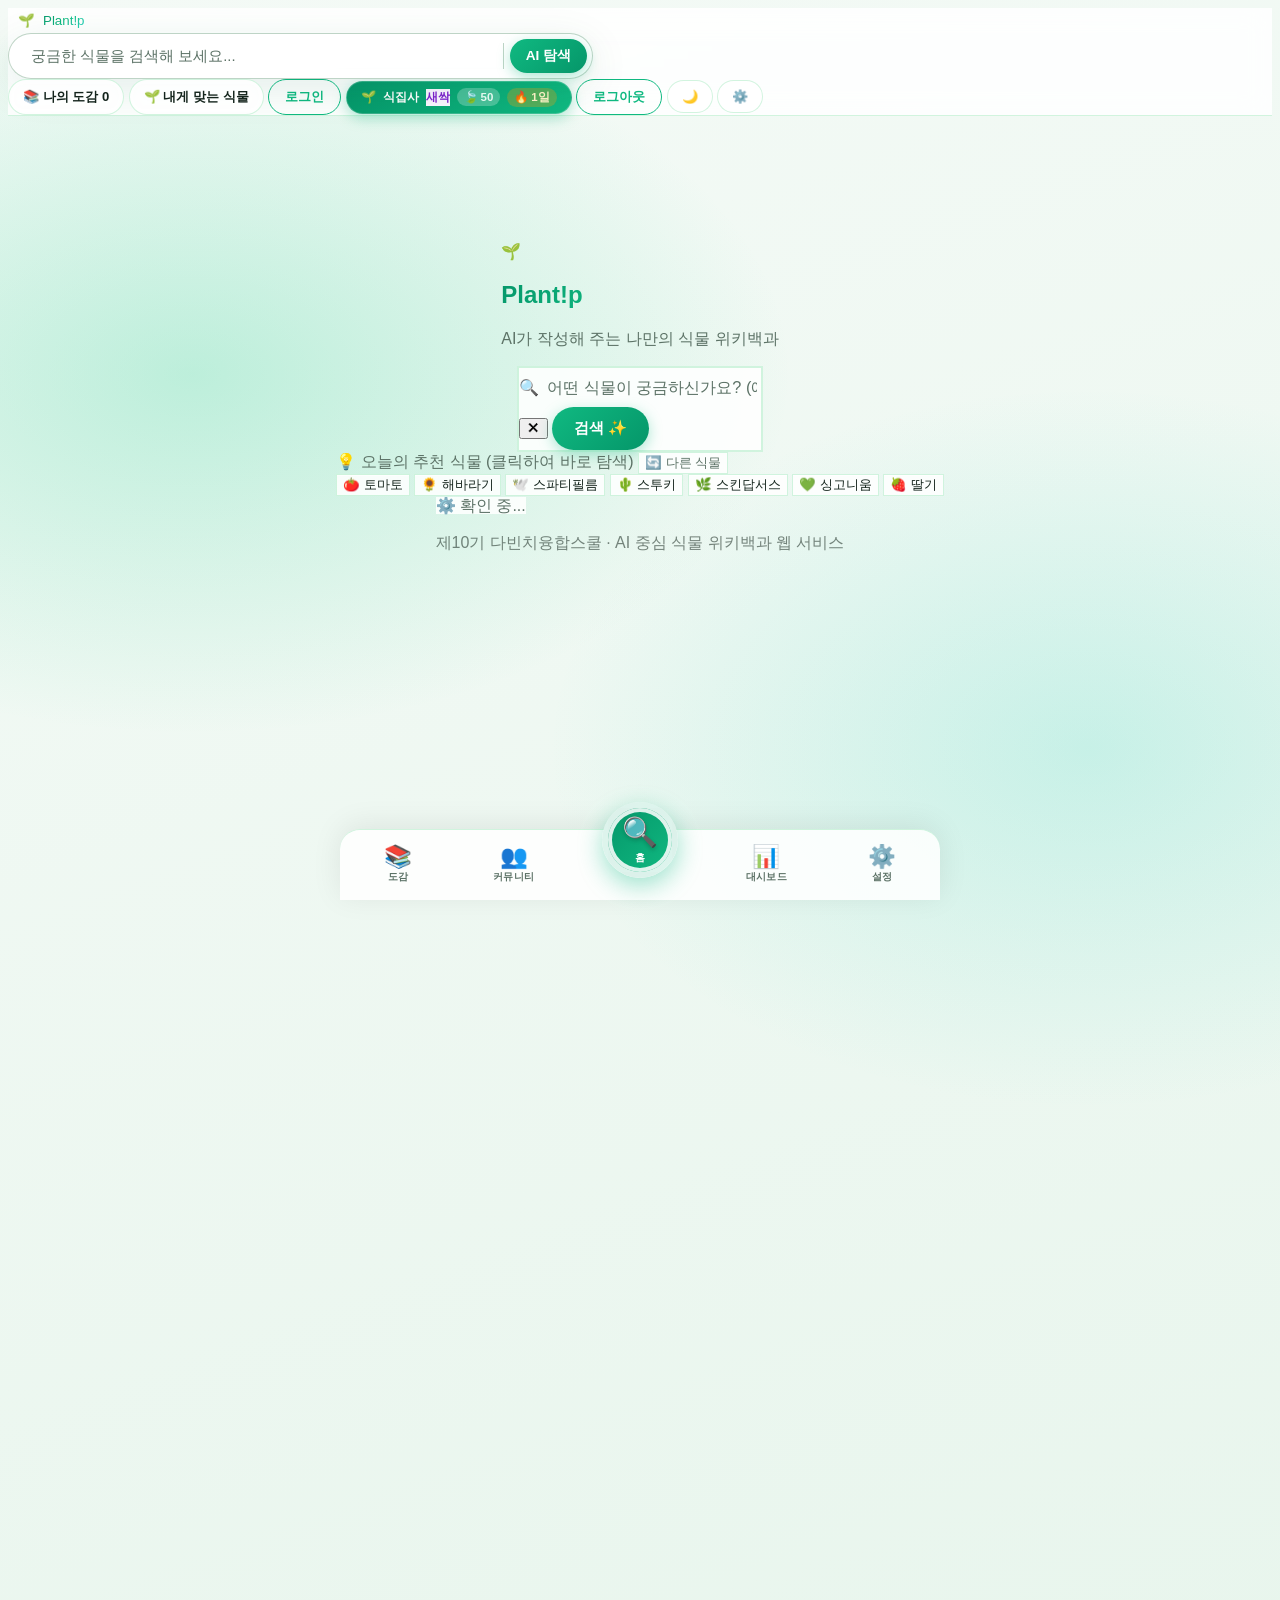
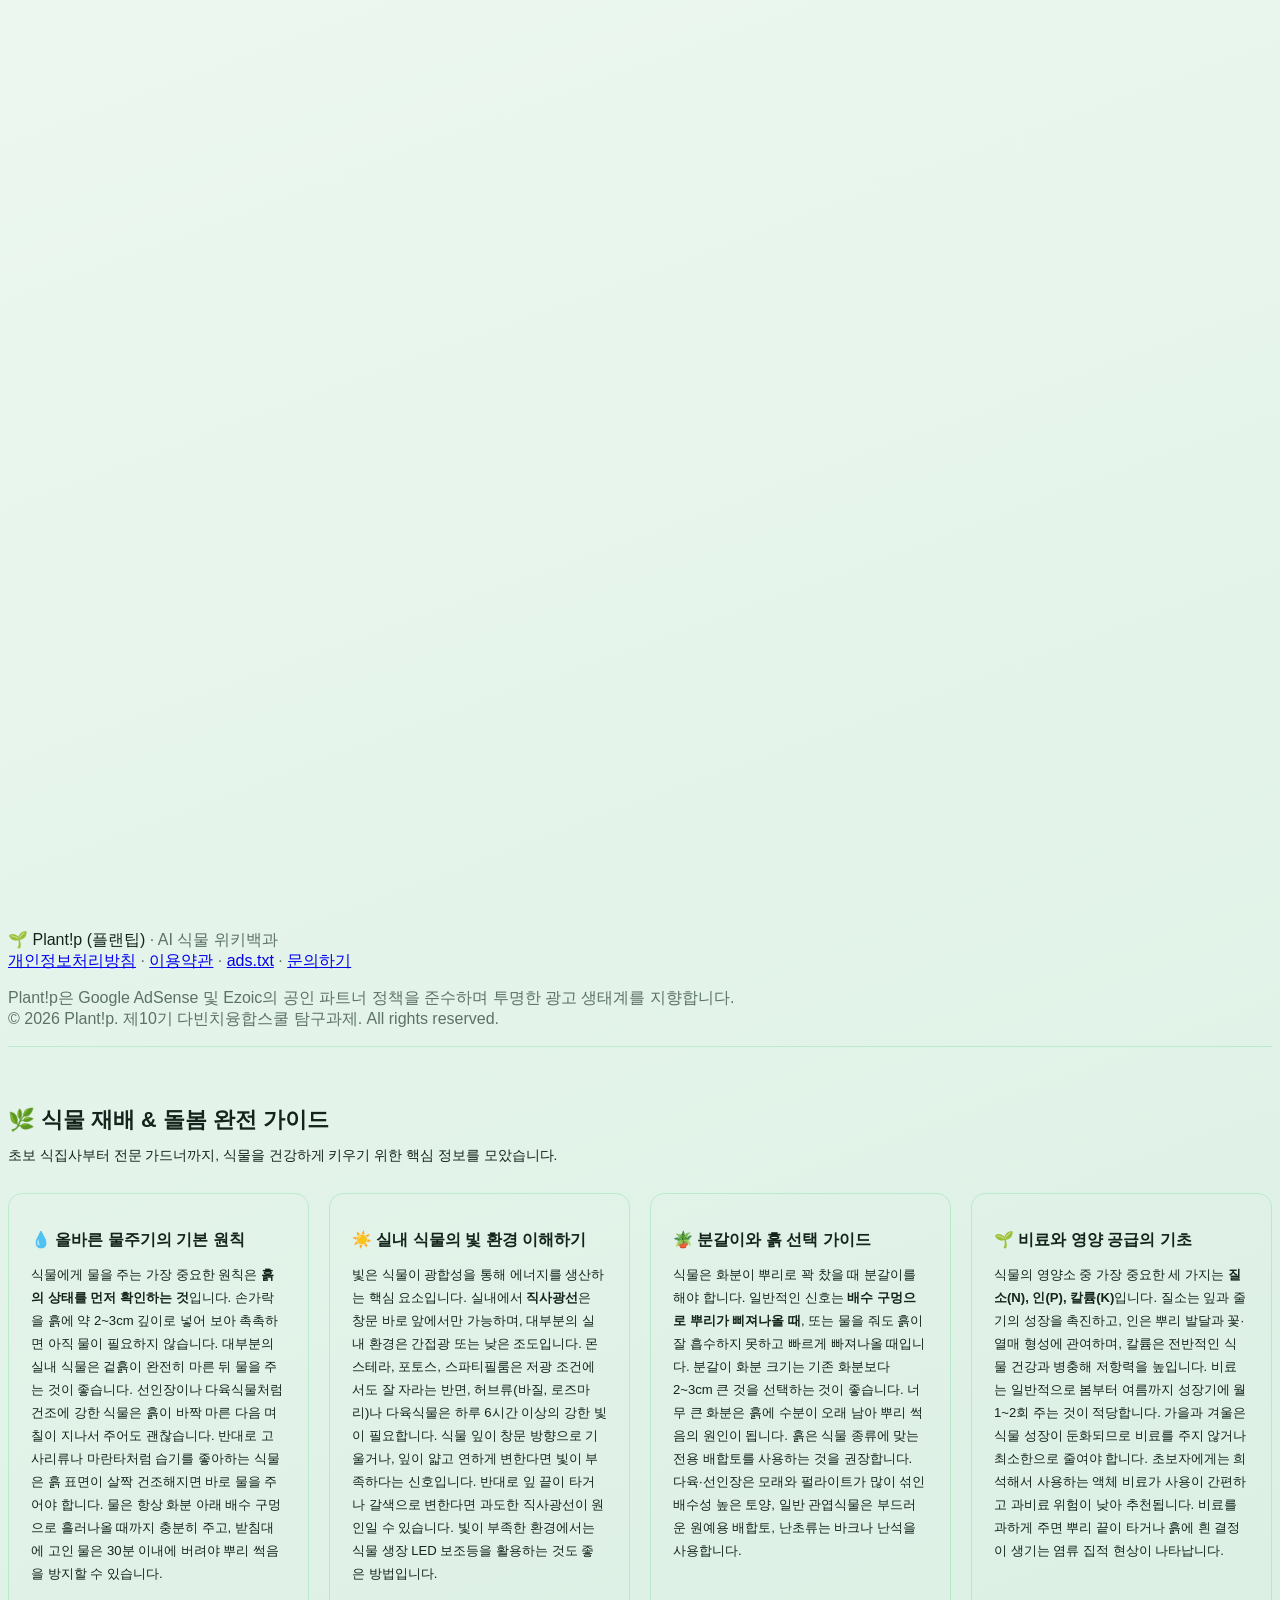
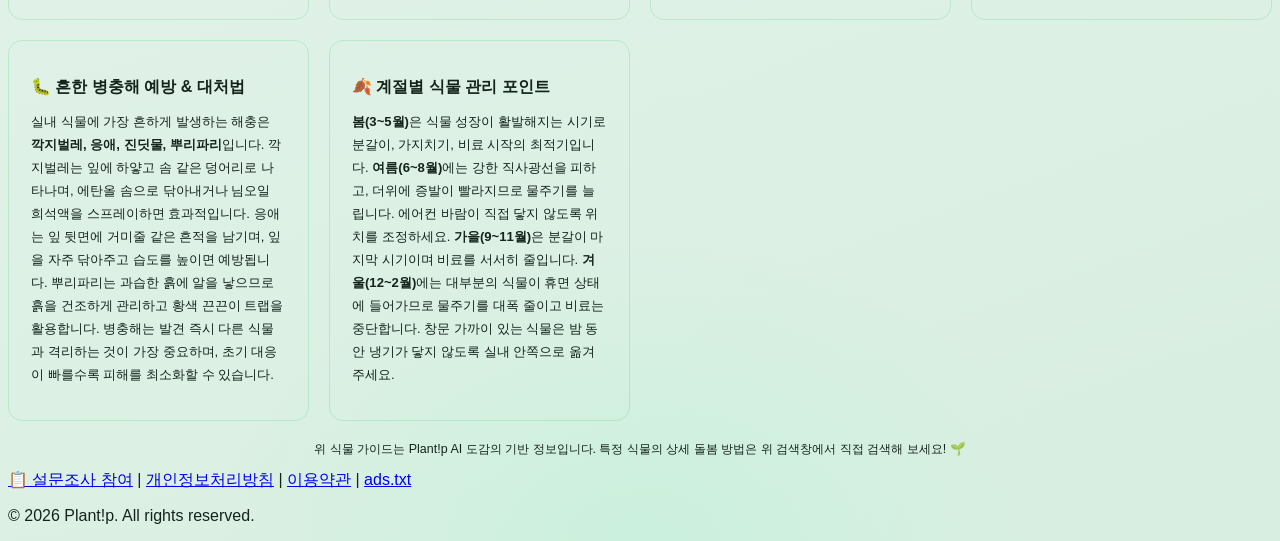
==== templates/index.html @ 17c723c6 "feat: add Google AdSense code and static plant guide for AdSense review" ====
<!DOCTYPE html>
<html lang="ko" data-theme="light">
<head>
    <meta charset="UTF-8">
    <meta name="viewport" content="width=device-width, initial-scale=1.0, viewport-fit=cover">
    <title>Plant!p — AI 식물 위키백과</title>
    <!-- SEO Meta Tags -->
    <meta name="google-site-verification" content="dze28Gy_nSIgepz5mHr7i0DSwBM9s8soOoXxAgzrpfc" />
    <meta name="description" content="AI가 알려주는 나만의 맞춤형 식물 도감 Plant!p. 키우기 쉬운 식물부터 희귀 식물까지 모든 정보를 검색해 보세요.">
    <meta name="keywords" content="식물, 반려식물, 식물도감, 화초, 홈가드닝, 다육이, 관엽식물, 플랜테리어, 식집사">
    <meta property="og:title" content="Plant!p — AI 식물 위키백과">
    <meta property="og:description" content="AI가 알려주는 나만의 맞춤형 식물 도감 Plant!p.">
    <meta property="og:type" content="website">
    <!-- PWA: Web App Manifest & Meta -->
    <link rel="manifest" href="/static/manifest.json">
    <meta name="theme-color" content="#065f46">
    <meta name="mobile-web-app-capable" content="yes">
    <meta name="apple-mobile-web-app-capable" content="yes">
    <meta name="apple-mobile-web-app-status-bar-style" content="black-translucent">
    <meta name="apple-mobile-web-app-title" content="Plant!p">
    <link rel="apple-touch-icon" href="/static/icons/icon-192.png">
    <link rel="icon" type="image/png" sizes="192x192" href="/static/icons/icon-192.png">
    <!-- Tailwind CSS CDN -->
    <script src="https://cdn.tailwindcss.com"></script>
    <script>
        tailwind.config = {
            theme: {
                extend: {
                    colors: {
                        brand: {
                            50: '#f0fdf4', 100: '#dcfce7', 200: '#bbf7d0',
                            500: '#22c55e', 600: '#16a34a', 700: '#15803d', 800: '#166534',
                        }
                    },
                    fontFamily: {
                        sans: ['Pretendard', 'GmarketSansMedium', 'Noto Sans KR', 'sans-serif']
                    }
                }
            }
        }
    </script>
    <script>
        // 테마 초기화 (FOUC 방지) — 저장된 테마 또는 라이트 기본
        (function () {
            var t = 'light';
            try { t = localStorage.getItem('pwiki-theme') || 'light'; } catch (e) {}
            document.documentElement.dataset.theme = t;
        })();
    </script>
    <link rel="stylesheet" href="/static/css/style.css?v=20261018_admin_v8">
    <!-- Google AdSense -->
    <script async src="https://pagead2.googlesyndication.com/pagead/js/adsbygoogle.js?client=ca-pub-6397256076354560"
         crossorigin="anonymous"></script>
</head>
<body>

    <!-- ===================== 탑바 (항상 고정 표시) ===================== -->
    <header id="topbar">
        <div class="flex flex-wrap items-center justify-between gap-3 px-4 md:px-8 py-3"
             style="background: var(--card-bg); border-bottom: 1px solid var(--card-border); backdrop-filter: blur(14px);">
            
            <!-- 로고 및 홈 버튼 -->
            <button id="home-logo-btn" onclick="returnHome()" title="홈으로 돌아가기" aria-label="홈으로" class="flex items-center gap-2">
                <span class="text-2xl brand-icon shrink-0" style="animation-duration: 3s">🌱</span>
                <span class="text-xl font-extrabold tracking-tight shrink-0 hidden sm:inline"
                      style="background: linear-gradient(135deg, #059669, #10b981 50%, #2dd4bf); -webkit-background-clip: text; background-clip: text; color: transparent;">Plant!p</span>
            </button>
            
            <!-- 중앙 검색창 -->
            <form id="topbar-form" class="search-shell flex-1 max-w-xl mx-auto" onsubmit="handleSearch(event)" aria-label="식물 AI 검색">
                <input type="text" id="topbar-input" class="search-input w-full" placeholder="궁금한 식물을 검색해 보세요..."
                       autocomplete="off" aria-label="식물 이름 검색">
                <span class="shell-divider"></span>
                <button type="submit" class="submit-btn shrink-0" aria-label="AI 탐색 시작">AI 탐색</button>
            </form>
            
            <!-- 우상단 글로벌 액션 -->
            <div class="flex items-center gap-1 sm:gap-2">
                <button id="history-open-btn" class="global-btn hidden sm:block" onclick="openHistoryModal()" title="나의 식물 도감">
                    📚 나의 도감 <span id="history-count-dot" class="ml-0.5 text-[10px] bg-emerald-500 text-white px-1.5 py-0.5 rounded-full hidden">0</span>
                </button>
                <button id="quiz-open-btn" class="global-btn hidden md:block" onclick="openQuizModal()" title="나에게 맞는 식물 찾기 (3초 퀴즈)" aria-label="식물 MBTI 퀴즈 열기">
                    🌱 내게 맞는 식물
                </button>
                <button id="login-btn" class="btn-outline text-xs sm:text-sm" onclick="openAuth()" title="로그인 (수퍼베이스 클라우드)" aria-label="로그인">로그인</button>
                <div id="auth-user-chip" class="auth-user-chip hidden" onclick="openProfileModal()" title="나의 프로필 & 연속학습 (클릭하여 열기)" aria-label="나의 프로필 및 연속학습">
                    <span id="auth-user-avatar">🌱</span>
                    <span id="auth-user-name" class="hidden sm:inline">식집사</span>
                    <span id="auth-user-title" class="px-2 py-0.5 rounded-full text-[10px] font-bold hidden sm:inline-flex" style="background: var(--tile-purple-bg); color: var(--tile-purple-tx);">새싹</span>
                    <span class="chip-badge leaf hidden sm:inline-flex" title="보유 리프">🍃 <span id="auth-user-leaves">50</span></span>
                    <span class="chip-badge streak" title="연속 학습 스트릭"><span class="streak-flame-pulse">🔥</span> <span id="auth-user-streak">1일</span></span>
                </div>
                <button id="auth-logout-btn" class="btn-outline text-xs hidden" onclick="logoutAuth()" title="로그아웃" aria-label="로그아웃">로그아웃</button>
                <button id="theme-toggle" class="global-btn" onclick="toggleTheme()" title="다크/화이트 모드 전환" aria-label="테마 전환">🌙</button>
                <button id="settings-open-btn" class="global-btn hidden sm:block" onclick="openSettings()" title="설정 및 환경설정" aria-label="설정 열기">⚙️</button>
            </div>
        </div>
    </header>

    <!-- ===================== 초기 히어로 (중앙 AI 포털) ===================== -->
    <section id="hero">
        <!-- 브랜딩 (거대한 Plant!p 로고) -->
        <div class="flex flex-col items-center mb-2 select-none pt-4">
            <div class="flex items-center justify-center gap-4 md:gap-6 mb-2 hover:scale-105 transition-transform duration-300">
                <span class="text-7xl md:text-[6rem] lg:text-[8rem] drop-shadow-md filter">🌱</span>
                <h1 id="hero-greeting" class="text-7xl md:text-[6rem] lg:text-[8rem] font-extrabold tracking-tight"
                    style="background: linear-gradient(135deg, #059669, #10b981 45%, #2dd4bf); -webkit-background-clip: text; background-clip: text; color: transparent;">
                    Plant!p
                </h1>
            </div>
            <p class="mt-2 text-sm md:text-base font-bold tracking-wide" style="color: var(--muted)">
                AI가 작성해 주는 나만의 식물 위키백과
            </p>
        </div>

        <!-- 중앙 검색창 -->
        <form id="search-form" onsubmit="handleSearch(event)" class="relative w-full max-w-2xl mt-4 sm:mt-6 transition-all duration-300 transform">
            <div class="relative flex items-center shadow-lg hover:shadow-xl transition-shadow duration-300 rounded-2xl" style="background: var(--card-bg); border: 2px solid var(--card-border);">
                <span class="absolute left-5 text-xl sm:text-2xl pointer-events-none" style="color: var(--muted)">🔍</span>
                <input type="text" id="plant-input" class="search-input w-full pl-14 pr-32"
                       placeholder="어떤 식물이 궁금하신가요? (예: 몬스테라)" autocomplete="off" aria-label="식물 이름 검색">
                <div class="absolute right-2 flex items-center gap-1.5">
                    <button type="button" class="clear-btn text-lg p-2" onclick="clearInput()" title="지우기" aria-label="검색어 지우기">✕</button>
                    <button type="submit" class="submit-btn px-4 py-2.5 sm:px-5 sm:py-3 rounded-xl font-bold text-white shadow-sm transition-all duration-200"
                            style="background: linear-gradient(135deg, #10b981, #059669);" aria-label="검색 시작">
                        <span class="hidden sm:inline">검색</span>
                        <span class="sm:hidden">✨</span>
                    </button>
                </div>
            </div>
        </form>

        <!-- 추천 식물 빠른 탐색 버튼들 (새로고침 시 무작위 변경) -->
        <div id="quick-recommend-section" class="mt-8 flex flex-col items-center w-full max-w-2xl px-4">
            <div class="flex items-center justify-between w-full mb-3 px-1">
                <span class="text-xs font-bold tracking-wide flex items-center gap-1.5" style="color: var(--muted)">
                    <span>💡</span> 오늘의 추천 식물 <span class="text-[11px] font-normal opacity-80 hidden sm:inline">(클릭하여 바로 탐색)</span>
                </span>
                <button type="button" onclick="renderRandomRecommendPlants()" class="recommend-refresh-btn text-xs font-semibold flex items-center gap-1 px-2.5 py-1 rounded-full border cursor-pointer"
                        title="다른 식물 추천받기">
                    <span>🔄</span> 다른 식물
                </button>
            </div>
            <div id="recommended-plants-container" class="flex flex-wrap items-center justify-center gap-2 w-full">
                <!-- 자바스크립트로 새로고침 시마다 무작위 식물 버튼 렌더링 -->
            </div>
        </div>

        <!-- 하단 상태 + 푸터 -->
        <div class="mt-6 flex flex-col items-center gap-2">
            <span id="ai-status" class="px-3 py-1 rounded-full text-[10px] font-bold border"
                  style="background: var(--card-bg); border-color: var(--card-border); color: var(--muted)">⚙️ 확인 중...</span>
            <p class="text-[10px] font-semibold" style="color: var(--footer-tx)">제10기 다빈치융합스쿨 · AI 중심 식물 위키백과 웹 서비스</p>
        </div>
    </section>



    <!-- ===================== Ezoic / AdSense 광고 슬롯 (상단 리더보드) ===================== -->
    <div id="ezoic-ad-top-wrapper" class="ad-slot-wrapper max-w-4xl mx-auto px-4 mb-3">
        <div id="ezoic-pub-ad-placeholder-101" class="ezoic-ad-box" data-slot="top"></div>
    </div>

    <!-- ===================== 결과 스테이지 ===================== -->
    <main id="stage" class="max-w-4xl mx-auto">
        <!-- Loading -->
        <div id="loading-state" class="hidden">
            <div class="wiki-card p-10 md:p-14 text-center space-y-5">
                <div class="flex items-center justify-center gap-4">
                    <div class="spinner-ring"></div>
                    <span class="text-3xl loading-leaf">🌿</span>
                </div>
                <h3 class="text-xl font-extrabold">Gemini AI가 식물 위키 도감을 작성하고 있어요!</h3>
                <p style="color: var(--muted)" class="text-sm">물주기 방법 · 병충해 대처법 · 상식 정확도 판별 중입니다... 🤖✨</p>
                <div class="mx-auto w-full max-w-xs h-1.5 rounded-full overflow-hidden" style="background: var(--tile-em-bg)">
                    <div class="h-full w-1/3 rounded-full" style="background: linear-gradient(90deg, transparent, #10b981, transparent); animation: slideBar 1.2s ease-in-out infinite;"></div>
                </div>
            </div>
        </div>

        <!-- Result Card -->
        <div id="result-container" class="hidden">
            <div id="wiki-card" class="wiki-card p-6 md:p-8 space-y-6">

                <!-- 헤더 -->
                <div class="flex flex-col md:flex-row md:items-center justify-between pb-4 border-b gap-4" style="border-color: var(--card-border)">
                    <div class="flex items-center space-x-4">
                        <span id="card-emoji" class="text-5xl md:text-6xl p-3 rounded-2xl" style="background: var(--tile-em-bg)">🌱</span>
                        <div>
                            <div class="flex items-center flex-wrap gap-2">
                                <h3 id="card-name" class="text-2xl md:text-3xl font-extrabold">식물 이름</h3>
                                <span id="card-source-badge" class="px-2.5 py-0.5 rounded-full text-xs font-bold"
                                      style="background: var(--tile-purple-bg); color: var(--tile-purple-tx)">🤖 Gemini AI 실시간 생성</span>
                            </div>
                            <p id="card-scientific" class="text-sm italic mt-0.5" style="color: var(--muted)">Scientific Name</p>
                        </div>
                    </div>
                    <div class="flex items-center gap-2">
                        <button onclick="refreshSearch()" title="AI로 다시 새로고침 생성" class="global-btn text-xs">🔄 AI 다시 생성</button>
                    </div>
                </div>

                <!-- 한 줄 소개 -->
                <div class="tile tile-em">
                    <span class="font-bold text-sm">📝 식물 한 줄 소개:</span>
                    <p id="card-summary" class="mt-1 text-sm md:text-base">식물 소개가 여기에 표시됩니다.</p>
                </div>

                <!-- 🧠 AI 상식 정확도 판별 찬/반 띠 그래프 -->
                <div id="belief-section" class="belief-box hidden rounded-2xl p-4 md:p-5 space-y-3 shadow-sm">
                    <h4 class="font-extrabold text-sm flex items-center gap-1.5">
                        <span>🧠 AI 상식 정확도 판별</span>
                        <span id="belief-verdict-badge" class="px-2 py-0.5 rounded-full text-[10px] font-bold" style="background: var(--card-bg)"></span>
                    </h4>
                    <div class="rounded-xl px-3 py-2 text-xs opacity-90" style="background: var(--card-bg)">
                        💭 흔히 알려진 상식: <span id="belief-myth" class="font-semibold">-</span>
                    </div>
                    <p id="belief-summary" class="font-bold text-sm md:text-base">AI 분석 결과: ...</p>
                    <!-- 찬/반 띠 그래프 -->
                    <div class="flex w-full h-9 rounded-full overflow-hidden border shadow-inner" style="border-color: var(--belief-bd)">
                        <div id="belief-true-bar" class="bg-gradient-to-r from-emerald-400 to-emerald-600 text-white text-xs font-bold flex items-center justify-center overflow-hidden transition-all duration-700" style="width:50%">
                            <span id="belief-true-label">맞다! 50%</span>
                        </div>
                        <div id="belief-false-bar" class="bg-gradient-to-r from-rose-500 to-orange-500 text-white text-xs font-bold flex items-center justify-center overflow-hidden transition-all duration-700" style="width:50%">
                            <span id="belief-false-label">아니다! 50%</span>
                        </div>
                    </div>
                    <div class="flex flex-wrap gap-x-4 gap-y-1 text-[10px] font-semibold">
                        <span>🟢 <span id="belief-true-percent-text">0</span>% 맞다</span>
                        <span>🔴 <span id="belief-false-percent-text">0</span>% 아니다</span>
                    </div>
                </div>

                <!-- 4 Grid Features -->
                <div class="grid grid-cols-1 sm:grid-cols-2 gap-4">
                    <div class="tile tile-blue flex items-start space-x-3">
                        <span class="text-2xl p-2 rounded-xl" style="background: var(--card-bg)">💧</span>
                        <div class="flex-1 min-w-0">
                            <div class="flex items-center justify-between">
                                <h4 class="font-bold text-sm">물주기 방법</h4>
                                <span id="card-watering-badge" class="hidden px-2 py-0.5 rounded-full text-[10px] font-bold"
                                      style="background: var(--tile-blue-bg); color: var(--tile-blue-tx)">
                                    💧 약 7일 간격
                                </span>
                            </div>
                            <p id="card-watering" class="text-xs sm:text-sm mt-1 font-medium">-</p>
                        </div>
                    </div>
                    <div class="tile tile-amber flex items-start space-x-3">
                        <span class="text-2xl p-2 rounded-xl" style="background: var(--card-bg)">☀️</span>
                        <div>
                            <h4 class="font-bold text-sm">햇빛 조건</h4>
                            <p id="card-sunlight" class="text-xs sm:text-sm mt-1 font-medium">-</p>
                        </div>
                    </div>
                    <div class="tile tile-rose flex items-start space-x-3">
                        <span class="text-2xl p-2 rounded-xl" style="background: var(--card-bg)">🌡️</span>
                        <div>
                            <h4 class="font-bold text-sm">적정 온도</h4>
                            <p id="card-temperature" class="text-xs sm:text-sm mt-1 font-medium">-</p>
                        </div>
                    </div>
                    <div class="tile tile-em flex items-start space-x-3">
                        <span class="text-2xl p-2 rounded-xl" style="background: var(--card-bg)">🏷️</span>
                        <div>
                            <h4 class="font-bold text-sm">키우기 난이도</h4>
                            <p id="card-difficulty" class="text-xs sm:text-sm mt-1 font-semibold">-</p>
                        </div>
                    </div>
                </div>

                <!-- 꿀팁 & 비밀 -->
                <div class="grid grid-cols-1 gap-4">
                    <div class="tile tile-yellow space-y-1">
                        <h4 class="font-extrabold text-sm">💡 어린이 탐구 꿀팁</h4>
                        <p id="card-kids-tip" class="text-xs sm:text-sm font-medium leading-relaxed">-</p>
                    </div>
                    <div class="tile tile-purple space-y-1">
                        <h4 class="font-extrabold text-sm">🤫 식물의 신기한 비밀</h4>
                        <p id="card-fun-fact" class="text-xs sm:text-sm font-medium leading-relaxed">-</p>
                    </div>
                </div>

                <!-- 🛒 Plant!p 추천 우수 종자 구매처 -->
                <div class="tile tile-em space-y-2.5">
                    <h4 class="font-extrabold text-sm flex items-center gap-1.5">🛒 Plant!p 추천 우수 종자 구매처</h4>
                    <a id="card-purchase-link"
                       class="purchase-btn flex items-center justify-center gap-2 w-full rounded-2xl px-5 py-4 font-extrabold text-sm sm:text-base bg-gradient-to-r from-emerald-500 to-teal-600 text-white shadow-md hover:scale-105 hover:shadow-xl active:scale-100 transition-all duration-300"
                       href="https://asiaseedmall.com" target="_blank" rel="noopener noreferrer">
                        <span id="card-purchase-text">🌱 우수 씨앗 정식 구매처 바로가기 ➡️</span>
                    </a>
                </div>

                <!-- ===================== Ezoic / AdSense 광고 슬롯 (본문 중간 인피드) ===================== -->
                <div id="ezoic-ad-mid-wrapper" class="ad-slot-wrapper w-full my-3">
                    <div id="ezoic-pub-ad-placeholder-102" class="ezoic-ad-box" data-slot="mid"></div>
                </div>

                <!-- 병충해 -->
                <div id="pest-section" class="hidden space-y-3 pt-1">
                    <h4 class="font-extrabold text-rose-500 text-sm">🐛 주의해야 할 병충해 &amp; 대처법</h4>
                    <div id="pest-list" class="grid grid-cols-1 sm:grid-cols-2 gap-3"></div>
                </div>

                <div class="flex flex-col gap-2 pt-2">
                    <button id="btn-save-to-collection" onclick="saveToCollection()"
                        class="w-full py-3 rounded-xl font-bold flex items-center justify-center gap-2 transition-all duration-200"
                        style="background: linear-gradient(135deg, #059669, #10b981); color: white;"
                        onmouseover="this.style.transform='translateY(-2px)'; this.style.boxShadow='0 8px 20px rgba(16,185,129,0.35)'"
                        onmouseout="this.style.transform=''; this.style.boxShadow=''">
                        <span>📚</span> 나의 도감에 저장하기
                    </button>
                    <button id="btn-register-watering" onclick="registerWateringFromResult()"
                        class="w-full py-3 rounded-xl font-bold flex items-center justify-center gap-2 transition-all duration-200"
                        style="background: linear-gradient(135deg, #0284c7, #38bdf8); color: white;"
                        onmouseover="this.style.transform='translateY(-2px)'; this.style.boxShadow='0 8px 20px rgba(56,189,248,0.35)'"
                        onmouseout="this.style.transform=''; this.style.boxShadow=''">
                        <span>💧</span> 물주기 알림 등록하기
                    </button>
                </div>
            </div>
        </div>
    </main>

    <!-- ===================== Ezoic / AdSense 광고 슬롯 (하단 앵커/피드) ===================== -->
    <div id="ezoic-ad-bottom-wrapper" class="ad-slot-wrapper max-w-4xl mx-auto px-4 my-5">
        <div id="ezoic-pub-ad-placeholder-103" class="ezoic-ad-box" data-slot="bottom"></div>
    </div>

    <!-- ===================== 대시보드 뷰 (하단바 탭으로 진입) ===================== -->
    <main id="dashboard-view" class="max-w-4xl mx-auto" role="main" aria-label="나의 대시보드">
        <div class="dashboard-header">
            <h2 class="dashboard-title">📊 나의 대시보드</h2>
            <div class="dashboard-user">
                <span id="dashboard-user-email" class="hidden"></span>
                <button id="dashboard-login-btn" class="btn-outline text-xs hidden" onclick="openAuth()">로그인</button>
            </div>
        </div>

        <!-- 스마트 물주기 섹션 -->
        <section id="watering-section" class="dashboard-section" aria-labelledby="watering-section-title">
            <h3 id="watering-section-title" class="dashboard-section-title">💧 스마트 물주기</h3>
            
            <!-- 인증 게이트 (미로그인 시 표시) -->
            <div id="watering-auth-gate" class="auth-gate-overlay">
                <div class="auth-gate-content">
                    <span class="auth-gate-icon">🔒</span>
                    <h4 class="auth-gate-title">로그인이 필요한 기능입니다</h4>
                    <p class="auth-gate-desc">등록한 식물의 물주기 D-Day 현황을 확인하고<br>물주기 기록을 관리하려면 로그인이 필요해요.</p>
                    <button class="auth-gate-btn" onclick="openAuth()">🔐 로그인하러 가기</button>
                </div>
            </div>

            <!-- 물주기 카드 리스트 (로그인 시 표시) -->
            <div id="watering-cards-container" class="hidden">
                <div id="watering-warm-quote" class="p-3 mb-4 rounded-2xl text-xs sm:text-sm font-semibold flex items-center gap-2 border shadow-xs"
                     style="background: var(--tile-blue-bg); color: var(--tile-blue-tx); border-color: var(--card-border);">
                    <span class="text-base">💧</span>
                    <span id="watering-warm-quote-text">우리 초록 친구가 목말라해요. 사랑의 물 한 방울 어때요? 💧🌿</span>
                </div>
                <div id="watering-cards-list"></div>
                <div id="watering-empty" class="dashboard-empty hidden">
                    <span class="dashboard-empty-emoji">🌱</span>
                    <p class="dashboard-empty-title">등록된 식물이 없어요</p>
                    <p class="dashboard-empty-desc">식물 검색 후 도감에 저장하면<br>자동으로 물주기 일정이 생성돼요.</p>
                </div>
            </div>
        </section>

        <!-- 이메일 알림 설정 섹션 -->
        <section id="notification-section" class="dashboard-section" aria-labelledby="notification-section-title">
            <h3 id="notification-section-title" class="dashboard-section-title">📬 이메일 알림 설정</h3>
            
            <!-- 인증 게이트 (미로그인 시 표시) -->
            <div id="notification-auth-gate" class="auth-gate-overlay">
                <div class="auth-gate-content">
                    <span class="auth-gate-icon">🔒</span>
                    <h4 class="auth-gate-title">로그인이 필요한 기능입니다</h4>
                    <p class="auth-gate-desc">물주기 알림 이메일을 받고 설정을 관리하려면<br>로그인이 필요해요.</p>
                    <button class="auth-gate-btn" onclick="openAuth()">🔐 로그인하러 가기</button>
                </div>
            </div>

            <!-- 알림 설정 (로그인 시 표시) -->
            <div id="notification-settings" class="hidden">
                <!-- 오늘 알림 발송 상태 뱃지 -->
                <span id="notification-status-badge" class="notification-status-badge pending">
                    ⏳ 오늘 발송된 알림 없음 (다음 알림 대기 중)
                </span>
                
                <div class="tile tile-blue">
                    <p class="font-bold text-sm">🌅 아침 알림 (오전 9시)</p>
                    <p class="text-xs mt-1" style="color: var(--muted)">물주기 D-Day인 식물이 있을 때 이메일로 알려드려요.</p>
                    <label class="switch mt-3" title="아침 알림 켜기/끄기">
                        <input type="checkbox" id="morning-notification-toggle" onchange="toggleMorningNotification(this.checked)" aria-label="아침 알림 전환">
                        <span class="slider"></span>
                    </label>
                </div>
                
                <div class="tile tile-amber mt-3">
                    <p class="font-bold text-sm">🔔 즉시 알림</p>
                    <p class="text-xs mt-1" style="color: var(--muted)">물 줬어요 버튼을 누르면 즉시 확인 알림을 보내요.</p>
                    <label class="switch mt-3" title="즉시 알림 켜기/끄기">
                        <input type="checkbox" id="instant-notification-toggle" onchange="toggleInstantNotification(this.checked)" aria-label="즉시 알림 전환">
                        <span class="slider"></span>
                    </label>
                </div>
            </div>
        </section>
    </main>

    <!-- ===================== 서비스 공식 푸터 (법적 고지 & ads.txt & 애드센스/이조익 심사 필수) ===================== -->
    <footer id="main-footer" class="max-w-4xl mx-auto px-4 pt-10 pb-28 text-center border-t mt-12" style="border-color: var(--card-border)">
        <div class="flex flex-col sm:flex-row items-center justify-between gap-4 text-xs" style="color: var(--muted)">
            <div class="flex items-center gap-2">
                <span class="text-xl">🌱</span>
                <span class="font-extrabold text-sm" style="color: var(--text)">Plant!p (플랜팁)</span>
                <span>· AI 식물 위키백과</span>
            </div>
            <div class="flex flex-wrap items-center justify-center gap-4 font-semibold">
                <a href="/privacy" class="hover:underline text-emerald-600 dark:text-emerald-400">개인정보처리방침</a>
                <span>·</span>
                <a href="/terms" class="hover:underline">이용약관</a>
                <span>·</span>
                <a href="/ads.txt" target="_blank" class="hover:underline">ads.txt</a>
                <span>·</span>
                <a href="mailto:aawle1294@gmail.com" class="hover:underline">문의하기</a>
            </div>
        </div>
        <p class="text-[11px] mt-4 opacity-70 leading-relaxed" style="color: var(--muted)">
            Plant!p은 Google AdSense 및 Ezoic의 공인 파트너 정책을 준수하며 투명한 광고 생태계를 지향합니다.<br>
            © 2026 Plant!p. 제10기 다빈치융합스쿨 탐구과제. All rights reserved.
        </p>
    </footer>

    <!-- ===================== 하단 네비게이션 바 ===================== -->
    <div id="bottom-nav-container">
        <nav id="bottom-nav" role="navigation" aria-label="메인 네비게이션">
            <button class="nav-item" onclick="openHistoryModal()" aria-label="도감">
                <span class="nav-icon">📚</span>
                <span class="nav-label">도감</span>
            </button>
            <button class="nav-item" onclick="openCommunityView()" aria-label="커뮤니티" id="nav-btn-community">
                <span class="nav-icon">👥</span>
                <span class="nav-label">커뮤니티</span>
            </button>
            
            <div class="nav-item center-fab-container">
                <button class="center-fab" data-view="home" onclick="switchView('home')" aria-label="홈">
                    <span class="fab-icon">🔍</span>
                    <span class="fab-label">홈</span>
                </button>
            </div>
            
            <button class="nav-item" data-view="dashboard" onclick="switchView('dashboard')" aria-label="대시보드">
                <span class="nav-icon">📊</span>
                <span class="nav-label">대시보드</span>
            </button>
            <button class="nav-item" data-view="settings" onclick="switchView('settings')" aria-label="설정">
                <span class="nav-icon">⚙️</span>
                <span class="nav-label">설정</span>
            </button>
        </nav>
    </div>

    <!-- ===================== 식집사 커뮤니티 모달 (풀스크린 뷰) ===================== -->
    <div id="community-modal" onclick="closeCommunityOnBackdrop(event)" class="community-modal-overlay"
         style="display:none; position:fixed; inset:0; z-index:9990; background:rgba(0,0,0,0.6); backdrop-filter:blur(8px); align-items:center; justify-content:center; padding:16px;">
        <div class="community-panel" role="dialog" aria-label="식집사 커뮤니티">
            <!-- 1. 커뮤니티 헤더 (타이틀 & 닫기) -->
            <div class="community-header">
                <div class="flex items-center gap-2.5">
                    <span class="text-2xl animate-bounce" style="animation-duration: 2.5s">🌿</span>
                    <div>
                        <h2 class="text-lg font-black tracking-tight flex items-center gap-2" style="color: var(--text);">
                            <span>식집사 커뮤니티</span>
                            <span class="text-[10px] px-2 py-0.5 rounded-full font-bold bg-emerald-500 text-white">LIVE</span>
                        </h2>
                        <p class="text-xs" style="color: var(--muted);">초록빛 일상을 공유하고 친구들과 소통해요 💬</p>
                    </div>
                </div>
                <button onclick="closeCommunityView()" class="modal-close-btn" aria-label="커뮤니티 닫기">
                    <svg width="14" height="14" viewBox="0 0 14 14" fill="none" stroke="currentColor" stroke-width="2" stroke-linecap="round" stroke-linejoin="round">
                        <line x1="2" y1="2" x2="12" y2="12"></line>
                        <line x1="12" y1="2" x2="2" y2="12"></line>
                    </svg>
                </button>
            </div>

            <!-- 2. 상단 커뮤니티 바 (필터, 정렬, 친구, 글쓰기 순서대로 배치) -->
            <div class="community-control-bar">
                <!-- [1] 필터 -->
                <div class="community-filter-group">
                    <select id="community-tag-filter" onchange="onCommunityFilterChange()" class="community-select" aria-label="태그 필터">
                        <option value="전체">🏷️ 전체 글</option>
                        <option value="자랑">🌿 식물 자랑</option>
                        <option value="질문">❓ 질문/Q&A</option>
                        <option value="나눔">🎁 식물 나눔</option>
                        <option value="자유">💬 자유/일상</option>
                    </select>
                </div>

                <!-- [2] 정렬 -->
                <div class="community-sort-group">
                    <select id="community-sort-select" onchange="onCommunitySortChange()" class="community-select" aria-label="정렬">
                        <option value="latest">⏱️ 최신순</option>
                        <option value="popular">❤️ 인기순</option>
                        <option value="friends">🌟 친구글만</option>
                    </select>
                </div>

                <div class="flex-1"></div>

                <!-- [3] 친구 -->
                <button type="button" onclick="openCommunityFriendsModal()" class="community-action-btn friend-btn" aria-label="친구 관리">
                    <span>👥</span>
                    <span class="font-bold text-xs">친구</span>
                    <span id="community-friend-count" class="friend-count-badge">0</span>
                </button>

                <!-- [4] 글쓰기 -->
                <button type="button" onclick="openCommunityWriteModal()" class="community-action-btn write-btn" aria-label="글쓰기">
                    <span>✏️</span>
                    <span class="font-bold text-xs">글쓰기</span>
                </button>
            </div>

            <!-- 3. 실시간 피드 영역 -->
            <div id="community-feed-container" class="community-feed-scroll">
                <div id="community-loading" class="py-12 text-center text-sm" style="color: var(--muted);">
                    <span class="text-3xl block animate-spin mb-2">🌱</span>
                    피드를 불러오는 중입니다...
                </div>
                <div id="community-feed-list" class="space-y-4">
                    <!-- 피드 카드들이 동적으로 삽입됩니다 -->
                </div>
                <div id="community-empty-feed" class="hidden py-16 text-center">
                    <span class="text-5xl block mb-3">🪴</span>
                    <p class="font-bold text-base" style="color: var(--text);">아직 등록된 글이 없어요!</p>
                    <p class="text-xs mt-1" style="color: var(--muted);">첫 번째 식물 소식을 들려주세요 (+5 리프 지급 🎉)</p>
                    <button type="button" onclick="openCommunityWriteModal()" class="submit-btn mt-4 px-5 py-2 text-xs">첫 글 작성하기</button>
                </div>
            </div>
        </div>
    </div>

    <!-- ===================== 글쓰기 모달 ===================== -->
    <div id="community-write-modal" onclick="closeCommunityWriteOnBackdrop(event)" class="community-submodal-overlay"
         style="display:none; position:fixed; inset:0; z-index:9995; background:rgba(0,0,0,0.65); backdrop-filter:blur(6px); align-items:center; justify-content:center; padding:16px;">
        <div class="modal-panel write-panel" role="dialog" aria-label="새 글 작성">
            <div class="flex items-center justify-between pb-3 border-b" style="border-color: var(--card-border);">
                <div class="flex items-center gap-2">
                    <span class="text-xl">✏️</span>
                    <h3 class="font-extrabold text-base" style="color: var(--text);">식물 소식 나누기</h3>
                </div>
                <button onclick="closeCommunityWriteModal()" class="modal-close-btn" aria-label="닫기">
                    <svg width="14" height="14" viewBox="0 0 14 14" fill="none" stroke="currentColor" stroke-width="2" stroke-linecap="round" stroke-linejoin="round">
                        <line x1="2" y1="2" x2="12" y2="12"></line>
                        <line x1="12" y1="2" x2="2" y2="12"></line>
                    </svg>
                </button>
            </div>

            <form id="community-write-form" onsubmit="handleCommunityWriteSubmit(event)" class="space-y-3 mt-3">
                <div class="flex items-center gap-2">
                    <span class="text-xs font-bold" style="color: var(--muted);">카테고리:</span>
                    <select id="write-post-tag" class="community-select text-xs py-1">
                        <option value="자랑">🌿 식물 자랑</option>
                        <option value="질문">❓ 질문/Q&A</option>
                        <option value="나눔">🎁 나눔</option>
                        <option value="자유" selected>💬 자유/일상</option>
                    </select>
                </div>

                <div>
                    <textarea id="write-post-content" rows="4" maxlength="1000" class="w-full p-3 rounded-2xl text-sm focus:outline-none"
                        placeholder="내 식물의 근황, 질문, 소소한 팁을 자유롭게 나눠보세요! 🌿&#10;(사진이나 움직이는 GIF도 함께 올릴 수 있어요!)"
                        style="background: var(--bg); color: var(--text); border: 1px solid var(--card-border);" required></textarea>
                    <div class="flex justify-between items-center text-[11px] px-1 mt-1" style="color: var(--muted);">
                        <span>🤖 Gemini AI 실시간 클린 피드 검토 작동 중</span>
                        <span id="write-char-count">0 / 1000</span>
                    </div>
                </div>

                <!-- 사진 / GIF 첨부 영역 -->
                <div class="space-y-2">
                    <div class="flex items-center gap-2">
                        <label class="media-upload-btn cursor-pointer">
                            <input type="file" id="write-post-file" accept="image/*,.gif" class="hidden" onchange="handleCommunityMediaSelect(event)">
                            <span>📸 사진 / GIF 첨부</span>
                        </label>
                        <span class="text-[11px]" style="color: var(--muted);">움직이는 GIF와 사진 파일(JPG, PNG, GIF) 지원</span>
                    </div>

                    <!-- 이미지 미리보기 -->
                    <div id="write-media-preview-box" class="hidden relative rounded-2xl overflow-hidden border max-h-48 flex items-center justify-center"
                         style="background: rgba(0,0,0,0.05); border-color: var(--card-border);">
                        <img id="write-media-preview-img" src="" alt="첨부 미리보기" class="max-h-48 object-contain">
                        <button type="button" onclick="clearCommunityMediaPreview()" class="absolute top-2 right-2 bg-black/60 text-white rounded-full w-6 h-6 flex items-center justify-center text-xs hover:bg-black/80">✕</button>
                        <span id="write-media-preview-badge" class="absolute bottom-2 left-2 bg-black/60 text-white text-[10px] px-2 py-0.5 rounded-full font-bold uppercase">IMAGE</span>
                    </div>
                </div>

                <div class="flex items-center justify-end gap-2 pt-2 border-t" style="border-color: var(--card-border);">
                    <button type="button" onclick="closeCommunityWriteModal()" class="global-btn text-xs px-4 py-2">취소</button>
                    <button type="submit" id="write-submit-btn" class="submit-btn text-xs px-5 py-2 font-bold flex items-center gap-1.5"
                        style="background: linear-gradient(135deg, #059669, #10b981);">
                        <span>🚀 등록하기 (+5 🍃)</span>
                    </button>
                </div>
            </form>
        </div>
    </div>

    <!-- ===================== 친구 관리 모달 ===================== -->
    <div id="community-friends-modal" onclick="closeCommunityFriendsOnBackdrop(event)" class="community-submodal-overlay"
         style="display:none; position:fixed; inset:0; z-index:9995; background:rgba(0,0,0,0.65); backdrop-filter:blur(6px); align-items:center; justify-content:center; padding:16px;">
        <div class="modal-panel friends-panel" role="dialog" aria-label="친구 관리">
            <div class="flex items-center justify-between pb-3 border-b" style="border-color: var(--card-border);">
                <div class="flex items-center gap-2">
                    <span class="text-xl">👥</span>
                    <h3 class="font-extrabold text-base" style="color: var(--text);">식물 친구 관리</h3>
                </div>
                <button onclick="closeCommunityFriendsModal()" class="modal-close-btn" aria-label="닫기">
                    <svg width="14" height="14" viewBox="0 0 14 14" fill="none" stroke="currentColor" stroke-width="2" stroke-linecap="round" stroke-linejoin="round">
                        <line x1="2" y1="2" x2="12" y2="12"></line>
                        <line x1="12" y1="2" x2="2" y2="12"></line>
                    </svg>
                </button>
            </div>

            <!-- 친구 추가 폼 -->
            <div class="mt-4 p-3.5 rounded-2xl" style="background: var(--bg); border: 1px solid var(--card-border);">
                <p class="text-xs font-bold mb-1.5" style="color: var(--text);">➕ 친구 추가하기</p>
                <form onsubmit="handleCommunityAddFriend(event)" class="flex gap-2">
                    <input type="email" id="friend-add-email" placeholder="친구의 계정 이메일 입력..." class="flex-1 p-2 rounded-xl text-xs"
                        style="background: var(--card-bg); color: var(--text); border: 1px solid var(--card-border);" required>
                    <button type="submit" class="submit-btn text-xs px-3.5 py-2 shrink-0 font-bold">친구 추가</button>
                </form>
                <p class="text-[10px] mt-1.5" style="color: var(--muted);">친구를 맺으면 친구의 새 글이 피드 최상단에 🌟 별빛 배지와 함께 뜹니다!</p>
            </div>

            <!-- 내 친구 목록 -->
            <div class="mt-4">
                <p class="text-xs font-bold mb-2 flex items-center justify-between" style="color: var(--text);">
                    <span>🌱 내 친구 목록</span>
                    <span id="friends-list-count" class="text-xs text-emerald-600 font-bold">0명</span>
                </p>
                <div id="community-friends-list" class="max-h-56 overflow-y-auto space-y-2 pr-1">
                    <!-- 친구 목록 카드 삽입 -->
                </div>
            </div>
        </div>
    </div>

    <!-- ===================== 게시글 신고 모달 ===================== -->
    <div id="community-report-modal" onclick="closeCommunityReportOnBackdrop(event)" class="community-submodal-overlay"
         style="display:none; position:fixed; inset:0; z-index:9996; background:rgba(0,0,0,0.65); backdrop-filter:blur(6px); align-items:center; justify-content:center; padding:16px;">
        <div class="modal-panel report-panel" role="dialog" aria-label="게시글 신고">
            <div class="flex items-center justify-between pb-3 border-b" style="border-color: var(--card-border);">
                <div class="flex items-center gap-2">
                    <span class="text-xl">🚨</span>
                    <h3 class="font-extrabold text-base text-rose-600 dark:text-rose-400">게시글 신고하기</h3>
                </div>
                <button onclick="closeCommunityReportModal()" class="modal-close-btn" aria-label="닫기">
                    <svg width="14" height="14" viewBox="0 0 14 14" fill="none" stroke="currentColor" stroke-width="2" stroke-linecap="round" stroke-linejoin="round">
                        <line x1="2" y1="2" x2="12" y2="12"></line>
                        <line x1="12" y1="2" x2="2" y2="12"></line>
                    </svg>
                </button>
            </div>

            <div class="mt-3">
                <p class="text-xs mb-1" style="color: var(--muted);">신고 대상: <span id="report-target-author" class="font-bold" style="color: var(--text);">작성자</span></p>
                <p class="text-[11px] mb-3 text-rose-500 font-medium">쾌적하고 따뜻한 식물 커뮤니티를 위해 신중하게 신고해 주세요. 허위 신고 시 이용이 제한될 수 있습니다.</p>

                <form id="community-report-form" onsubmit="handleCommunityReportSubmit(event)" class="space-y-3">
                    <input type="hidden" id="report-post-id" value="">
                    
                    <div class="space-y-2">
                        <label class="report-option-label">
                            <input type="radio" name="report-reason" value="스팸, 광고 및 상업적 홍보" required checked>
                            <span>🚫 스팸, 광고 및 상업적 홍보</span>
                        </label>
                        <label class="report-option-label">
                            <input type="radio" name="report-reason" value="욕설, 비방 및 혐오 표현">
                            <span>🤬 욕설, 비방 및 혐오 표현</span>
                        </label>
                        <label class="report-option-label">
                            <input type="radio" name="report-reason" value="식물과 무관한 부적절한 도배">
                            <span>🌱 식물과 무관한 악의적 도배</span>
                        </label>
                        <label class="report-option-label">
                            <input type="radio" name="report-reason" value="음란물, 불법 정보 및 사칭">
                            <span>⚠️ 음란물, 불법 정보 및 사칭</span>
                        </label>
                        <label class="report-option-label">
                            <input type="radio" name="report-reason" value="기타 사유">
                            <span>📝 기타 사유</span>
                        </label>
                    </div>

                    <div>
                        <textarea id="report-details" rows="3" maxlength="300" class="w-full p-2.5 rounded-xl text-xs focus:outline-none"
                            placeholder="추가 설명이 필요하다면 작성해 주세요. (선택사항)"
                            style="background: var(--bg); color: var(--text); border: 1px solid var(--card-border);"></textarea>
                    </div>

                    <div class="flex items-center justify-end gap-2 pt-2 border-t" style="border-color: var(--card-border);">
                        <button type="button" onclick="closeCommunityReportModal()" class="global-btn text-xs px-4 py-2">취소</button>
                        <button type="submit" id="report-submit-btn" class="submit-btn text-xs px-4 py-2 font-bold bg-rose-500 hover:bg-rose-600 text-white">
                            <span>🚨 신고 접수하기</span>
                        </button>
                    </div>
                </form>
            </div>
        </div>
    </div>

    <!-- ===================== 나의 식물 도감 모달 ===================== -->
    <div id="history-modal" onclick="closeHistoryModalOnBackdrop(event)">
        <div class="modal-panel">
            <div class="flex items-center justify-between">
                <h3 class="font-extrabold text-lg flex items-center gap-2">
                    📚 나의 식물 도감 <span id="history-badge" class="text-[10px] bg-emerald-500 text-white px-2 py-0.5 rounded-full">0</span>
                </h3>
                <button onclick="closeHistoryModal()" class="modal-close-btn" aria-label="도감 닫기">
                    <svg width="14" height="14" viewBox="0 0 14 14" fill="none" stroke="currentColor" stroke-width="2" stroke-linecap="round" stroke-linejoin="round">
                        <line x1="2" y1="2" x2="12" y2="12"></line>
                        <line x1="12" y1="2" x2="2" y2="12"></line>
                    </svg>
                </button>
            </div>
            <div id="history-timeline" class="overflow-y-auto space-y-2 pr-1" style="max-height: 56vh"></div>
            <div id="history-empty" class="text-center py-8">
                <span class="text-4xl">📖</span>
                <p class="text-sm font-bold mt-2">아직 도감에 저장된 식물이 없어요.</p>
                <p class="text-xs mt-1" style="color: var(--muted)">검색창에서 식물을 찾아보세요!</p>
            </div>
            <div id="history-login-hint" class="hidden text-center py-8">
                <span class="text-4xl">🔐</span>
                <p class="text-sm font-bold mt-2">로그인 후 나의 도감을 확인하세요!</p>
                <p class="text-xs mt-1" style="color: var(--muted)">수퍼베이스 클라우드에 검색 기록이 저장돼요.</p>
                <button class="guardrail-btn mt-4" onclick="openAuth()">로그인 / 회원가입</button>
            </div>
        </div>
    </div>

    <!-- ===================== 식물 가드레일 안내 모달 (비식물 검색어) ===================== -->
    <div id="guardrail-modal" onclick="closeGuardrailOnBackdrop(event)" aria-label="식물 가드레일 안내">
        <div class="guardrail-panel">
            <span class="guardrail-emoji">🛡️</span>
            <p class="guardrail-title">Plant!p은 식물 탐구를 위한 공간이에요! 🌱</p>
            <p class="guardrail-desc">강아지, 자동차 같은 검색어는 식물이 아니에요.<br>식물을 검색하면 AI가 친절하게 알려드려요!</p>
            <button class="guardrail-btn" onclick="closeGuardrailAndReturn()">메인 화면으로 돌아가기</button>
        </div>
    </div>

    <!-- ===================== 로그인 / 회원가입 모달 (Supabase Auth) ===================== -->
    <div id="auth-modal" onclick="closeAuthOnBackdrop(event)" aria-label="로그인 및 회원가입">
        <div class="modal-panel auth-panel">
            <div class="flex items-center justify-between">
                <h3 class="font-extrabold text-lg flex items-center gap-2" id="auth-mode-title">🔐 로그인</h3>
                <button onclick="closeAuth()" class="modal-close-btn" aria-label="로그인 닫기">
                    <svg width="14" height="14" viewBox="0 0 14 14" fill="none" stroke="currentColor" stroke-width="2" stroke-linecap="round" stroke-linejoin="round">
                        <line x1="2" y1="2" x2="12" y2="12"></line>
                        <line x1="12" y1="2" x2="2" y2="12"></line>
                    </svg>
                </button>
            </div>
            <div id="auth-form-wrap">
                <!-- 구글 간편 로그인 -->
                <button type="button" class="google-auth-btn" onclick="signInWithGoogle()" aria-label="구글 계정으로 로그인">
                    <svg width="18" height="18" viewBox="0 0 24 24">
                        <path fill="#4285F4" d="M22.56 12.25c0-.78-.07-1.53-.2-2.25H12v4.26h5.92c-.26 1.37-1.04 2.53-2.21 3.31v2.77h3.57c2.08-1.92 3.28-4.74 3.28-8.09z"/>
                        <path fill="#34A853" d="M12 23c2.97 0 5.46-.98 7.28-2.66l-3.57-2.77c-.98.66-2.23 1.06-3.71 1.06-2.86 0-5.29-1.93-6.16-4.53H2.18v2.84C3.99 20.53 7.7 23 12 23z"/>
                        <path fill="#FBBC05" d="M5.84 14.09c-.22-.66-.35-1.36-.35-2.09s.13-1.43.35-2.09V7.06H2.18C1.43 8.55 1 10.22 1 12s.43 3.45 1.18 4.94l2.85-2.22.81-.63z"/>
                        <path fill="#EA4335" d="M12 5.38c1.62 0 3.06.56 4.21 1.64l3.15-3.15C17.45 2.09 14.97 1 12 1 7.7 1 3.99 3.47 2.18 7.06l3.66 2.84c.87-2.6 3.3-4.52 6.16-4.52z"/>
                    </svg>
                    <span>Google 계정으로 계속하기</span>
                </button>
                <div class="auth-divider"><span>또는 이메일로 로그인</span></div>

                <div class="auth-tabs" role="tablist" aria-label="로그인 또는 회원가입">
                    <button type="button" id="auth-tab-login" class="auth-tab active" role="tab" aria-selected="true" onclick="setAuthMode('login')">로그인</button>
                    <button type="button" id="auth-tab-register" class="auth-tab" role="tab" aria-selected="false" onclick="setAuthMode('register')">회원가입</button>
                </div>
                <input type="email" id="auth-email" class="search-input" placeholder="이메일 주소" autocomplete="email" aria-label="이메일">
                <input type="password" id="auth-password" class="search-input mt-2" placeholder="비밀번호 (6자 이상)" autocomplete="current-password" aria-label="비밀번호">
                <p id="auth-error" class="hidden mt-2">⚠️ 오류가 발생했습니다.</p>
                <button id="auth-submit-btn" class="submit-btn w-full mt-3" onclick="submitAuth()">로그인</button>
            </div>
            <div id="auth-logged-wrap" class="hidden">
                <div class="tile tile-em">
                    <p class="font-bold text-sm">🌿 로그인됨</p>
                    <p id="auth-logged-email" class="text-xs mt-1 opacity-80"></p>
                </div>
                <button class="btn-outline w-full mt-3" onclick="logoutAuth()">로그아웃</button>
            </div>
        </div>
    </div>

    <!-- ===================== 나의 프로필 & 연속학습(스트릭) 모달 ===================== -->
    <div id="profile-modal" onclick="closeProfileOnBackdrop(event)" aria-label="나의 프로필 및 연속학습">
        <div class="modal-panel profile-panel">
            <div class="flex items-center justify-between border-b pb-3 mb-4" style="border-color: var(--card-border)">
                <h3 class="font-extrabold text-lg flex items-center gap-2">
                    <span>🌱</span> 나의 프로필 & 연속학습
                </h3>
                <button onclick="closeProfileModal()" class="modal-close-btn" aria-label="프로필 닫기">
                    <svg width="14" height="14" viewBox="0 0 14 14" fill="none" stroke="currentColor" stroke-width="2" stroke-linecap="round" stroke-linejoin="round">
                        <line x1="2" y1="2" x2="12" y2="12"></line>
                        <line x1="12" y1="2" x2="2" y2="12"></line>
                    </svg>
                </button>
            </div>

            <!-- 아바타 & 닉네임 카드 -->
            <div class="profile-card mb-4 p-4 rounded-2xl flex items-center gap-4" style="background: var(--tile-em-bg); border: 1px solid var(--card-border);">
                <div class="relative">
                    <span id="profile-avatar-display" class="text-4xl p-2.5 rounded-2xl bg-white/30 dark:bg-black/30 shadow-inner block select-none">🌱</span>
                    <button type="button" class="avatar-edit-badge" onclick="toggleAvatarPicker()" title="아바타 변경" aria-label="아바타 변경">✏️</button>
                </div>
                <div class="flex-1 min-w-0">
                    <div class="flex items-center gap-2">
                        <input type="text" id="profile-nickname-input" class="profile-nick-input font-bold text-base" value="새싹 식집사" maxlength="20" aria-label="닉네임" onkeydown="if(event.key==='Enter'){event.preventDefault();saveNickname();}">
                        <button type="button" class="save-nick-btn text-xs font-semibold px-2.5 py-1 rounded-lg" onclick="saveNickname()">저장</button>
                    </div>
                    <div class="flex items-center gap-2 mt-1">
                        <span id="profile-title-display" class="text-[11px] font-bold px-2.5 py-0.5 rounded-full" style="background: var(--tile-purple-bg); color: var(--tile-purple-tx);">칭호: 새싹</span>
                        <p id="profile-email-display" class="text-xs text-slate-400 truncate"></p>
                    </div>
                </div>
            </div>

            <!-- 아바타 선택 그리드 (토글) -->
            <div id="avatar-picker-grid" class="avatar-picker hidden mb-4 p-3 rounded-2xl grid grid-cols-6 gap-2" style="background: var(--bg); border: 1px solid var(--card-border)">
                <button type="button" class="avatar-opt" onclick="selectAvatar('🌱')">🌱</button>
                <button type="button" class="avatar-opt" onclick="selectAvatar('🌿')">🌿</button>
                <button type="button" class="avatar-opt" onclick="selectAvatar('🍀')">🍀</button>
                <button type="button" class="avatar-opt" onclick="selectAvatar('🌸')">🌸</button>
                <button type="button" class="avatar-opt" onclick="selectAvatar('🌻')">🌻</button>
                <button type="button" class="avatar-opt" onclick="selectAvatar('🌵')">🌵</button>
                <button type="button" class="avatar-opt" onclick="selectAvatar('🌴')">🌴</button>
                <button type="button" class="avatar-opt" onclick="selectAvatar('🌲')">🌲</button>
                <button type="button" class="avatar-opt" onclick="selectAvatar('🍄')">🍄</button>
                <button type="button" class="avatar-opt" onclick="selectAvatar('🍅')">🍅</button>
                <button type="button" class="avatar-opt" onclick="selectAvatar('🥕')">🥕</button>
                <button type="button" class="avatar-opt" onclick="selectAvatar('💐')">💐</button>
            </div>

            <!-- 화폐 & 연속학습 요약 카드 -->
            <div class="grid grid-cols-2 gap-3 mb-4">
                <div class="tile tile-em p-3 text-center rounded-2xl">
                    <p class="text-xs text-muted font-bold">보유 리프</p>
                    <p class="text-2xl font-black text-emerald-600 dark:text-emerald-400 mt-0.5">
                        🍃 <span id="profile-leaf-count">50</span>
                    </p>
                    <p class="text-[11px] text-muted mt-0.5">리프 코인</p>
                </div>
                <div class="tile tile-amber p-3 text-center rounded-2xl">
                    <p class="text-xs text-muted font-bold">연속 학습</p>
                    <p class="text-2xl font-black text-amber-500 mt-0.5">
                        <span class="streak-flame-pulse">🔥</span> <span id="profile-streak-count">1</span>일
                    </p>
                    <p class="text-[11px] text-muted mt-0.5">스트릭 달성 중</p>
                </div>
            </div>

            <!-- 상점으로 이동 -->
            <button class="w-full mb-4 py-3 rounded-xl font-bold flex items-center justify-center gap-2 shadow-sm"
                    style="background: linear-gradient(135deg, #059669, #10b981); color: white; transition: transform 0.2s ease, box-shadow 0.2s ease;"
                    onclick="openShopModal()"
                    onmouseover="this.style.transform='translateY(-2px)'; this.style.boxShadow='0 10px 15px -3px rgba(16, 185, 129, 0.4)'" 
                    onmouseout="this.style.transform='translateY(0)'; this.style.boxShadow='0 1px 2px 0 rgba(0, 0, 0, 0.05)'">
                <span class="text-xl">🛒</span> 
                <span>상점 (꾸미기) 입장하기</span>
            </button>

            <!-- 7일 연속 출석 스탬프 챌린지 -->
            <div class="streak-board p-4 rounded-2xl mb-4" style="background: var(--tile-em-bg); border: 1px solid var(--card-border)">
                <div class="flex items-center justify-between mb-3">
                    <span class="font-bold text-sm flex items-center gap-1.5">🔥 7일 연속 학습 챌린지</span>
                    <span class="text-xs text-emerald-600 dark:text-emerald-400 font-extrabold">매일 +10 리프 🍃</span>
                </div>
                <div id="streak-days-row" class="flex justify-between items-center gap-1.5">
                    <!-- JS에서 동적 렌더링 -->
                </div>
                <button id="streak-checkin-btn" class="w-full mt-4 submit-btn py-2.5 font-bold flex items-center justify-center gap-2" onclick="handleStreakCheckin()">
                    <span>📅</span> 오늘 출석 체크하고 +10 리프 받기!
                </button>
            </div>

            <!-- 최근 리프 내역 -->
            <div class="leaf-history-section">
                <p class="text-xs font-bold text-muted mb-2 flex items-center gap-1">
                    <span>📜</span> 최근 리프 적립 / 사용 내역
                </p>
                <div id="leaf-history-list" class="space-y-1.5 max-h-36 overflow-y-auto pr-1 text-xs">
                    <!-- JS에서 동적 렌더링 -->
                </div>
            </div>
        </div>
    </div>

    <!-- ===================== 상점 (꾸미기) 모달 ===================== -->
    <div id="shop-modal" onclick="closeShopOnBackdrop(event)" aria-label="상점">
        <div class="modal-panel shop-panel">
            <div class="flex items-center justify-between border-b pb-3 mb-4" style="border-color: var(--card-border)">
                <h3 class="font-extrabold text-lg flex items-center gap-2">
                    <span>🛒</span> 꾸미기 상점
                </h3>
                <div class="flex items-center gap-3">
                    <span class="shop-leaf-chip font-bold text-sm px-3 py-1 rounded-full">
                        내 리프: 🍃 <span id="shop-my-leaves">0</span>
                    </span>
                    <button onclick="closeShopModal()" class="modal-close-btn" aria-label="상점 닫기">
                        <svg width="14" height="14" viewBox="0 0 14 14" fill="none" stroke="currentColor" stroke-width="2" stroke-linecap="round" stroke-linejoin="round">
                            <line x1="2" y1="2" x2="12" y2="12"></line>
                            <line x1="12" y1="2" x2="2" y2="12"></line>
                        </svg>
                    </button>
                </div>
            </div>
            
            <!-- 상점 탭 -->
            <div class="auth-tabs mb-4" role="tablist">
                <button type="button" id="shop-tab-avatar" class="auth-tab active" onclick="switchShopTab('avatar')">🎨 아바타</button>
                <button type="button" id="shop-tab-title" class="auth-tab" onclick="switchShopTab('title')">🏷️ 식집사 칭호 (10선)</button>
            </div>
            
            <!-- 탭 1: 아바타 아이템 -->
            <div id="shop-pane-avatar" class="grid grid-cols-2 sm:grid-cols-4 gap-3">
                <!-- 아바타 아이템 1 -->
                <div class="shop-item-card flex flex-col items-center justify-between p-3.5 rounded-2xl" style="background: var(--card-bg); border: 1px solid var(--card-border);">
                    <div class="text-center mb-2">
                        <div class="text-3xl mb-1">🌻</div>
                        <h4 class="font-bold text-xs">해바라기</h4>
                        <p class="text-[10px] text-muted mt-0.5">밝고 긍정적인</p>
                    </div>
                    <button class="w-full py-1.5 rounded-lg text-xs font-bold bg-emerald-100 text-emerald-700 hover:bg-emerald-200 dark:bg-emerald-900/40 dark:text-emerald-400 transition-colors cursor-pointer" onclick="buyItem('avatar_sunflower', 50, '🌻')">
                        🍃 50 구매
                    </button>
                </div>
                <!-- 아바타 아이템 2 -->
                <div class="shop-item-card flex flex-col items-center justify-between p-3.5 rounded-2xl" style="background: var(--card-bg); border: 1px solid var(--card-border);">
                    <div class="text-center mb-2">
                        <div class="text-3xl mb-1">🌵</div>
                        <h4 class="font-bold text-xs">선인장</h4>
                        <p class="text-[10px] text-muted mt-0.5">강인한 생명력</p>
                    </div>
                    <button class="w-full py-1.5 rounded-lg text-xs font-bold bg-emerald-100 text-emerald-700 hover:bg-emerald-200 dark:bg-emerald-900/40 dark:text-emerald-400 transition-colors cursor-pointer" onclick="buyItem('avatar_cactus', 100, '🌵')">
                        🍃 100 구매
                    </button>
                </div>
                <!-- 아바타 아이템 3 -->
                <div class="shop-item-card flex flex-col items-center justify-between p-3.5 rounded-2xl" style="background: var(--card-bg); border: 1px solid var(--card-border);">
                    <div class="text-center mb-2">
                        <div class="text-3xl mb-1">🌸</div>
                        <h4 class="font-bold text-xs">벚꽃</h4>
                        <p class="text-[10px] text-muted mt-0.5">봄의 싱그러움</p>
                    </div>
                    <button class="w-full py-1.5 rounded-lg text-xs font-bold bg-emerald-100 text-emerald-700 hover:bg-emerald-200 dark:bg-emerald-900/40 dark:text-emerald-400 transition-colors cursor-pointer" onclick="buyItem('avatar_cherryblossom', 150, '🌸')">
                        🍃 150 구매
                    </button>
                </div>
                <!-- 아바타 아이템 4 -->
                <div class="shop-item-card flex flex-col items-center justify-between p-3.5 rounded-2xl" style="background: var(--card-bg); border: 1px solid var(--card-border);">
                    <div class="text-center mb-2">
                        <div class="text-3xl mb-1">🍄</div>
                        <h4 class="font-bold text-xs">버섯</h4>
                        <p class="text-[10px] text-muted mt-0.5">촉촉한 숲속 요정</p>
                    </div>
                    <button class="w-full py-1.5 rounded-lg text-xs font-bold bg-emerald-100 text-emerald-700 hover:bg-emerald-200 dark:bg-emerald-900/40 dark:text-emerald-400 transition-colors cursor-pointer" onclick="buyItem('avatar_mushroom', 200, '🍄')">
                        🍃 200 구매
                    </button>
                </div>
            </div>

            <!-- 탭 2: 식집사 칭호 10선 -->
            <div id="shop-pane-title" class="hidden grid grid-cols-1 sm:grid-cols-2 gap-2.5 max-h-[360px] overflow-y-auto pr-1">
                <!-- 칭호 1 -->
                <div class="shop-title-card flex items-center justify-between p-3 rounded-2xl border" style="background: var(--card-bg); border-color: var(--card-border)">
                    <div>
                        <h4 class="font-extrabold text-sm text-emerald-600 dark:text-emerald-400">초록손가락 🌱</h4>
                        <p class="text-[11px] text-muted mt-0.5">무엇이든 살려내는 마법의 손</p>
                    </div>
                    <button class="px-3 py-1.5 rounded-xl text-xs font-bold bg-emerald-100 text-emerald-700 hover:bg-emerald-200 dark:bg-emerald-900/50 dark:text-emerald-300 cursor-pointer" onclick="buyTitle('title_greenfinger', 30, '초록손가락 🌱')">
                        🍃 30 구매
                    </button>
                </div>
                <!-- 칭호 2 -->
                <div class="shop-title-card flex items-center justify-between p-3 rounded-2xl border" style="background: var(--card-bg); border-color: var(--card-border)">
                    <div>
                        <h4 class="font-extrabold text-sm text-emerald-600 dark:text-emerald-400">몬스테라 집사 🍃</h4>
                        <p class="text-[11px] text-muted mt-0.5">찢어진 잎에 반해버린 집사</p>
                    </div>
                    <button class="px-3 py-1.5 rounded-xl text-xs font-bold bg-emerald-100 text-emerald-700 hover:bg-emerald-200 dark:bg-emerald-900/50 dark:text-emerald-300 cursor-pointer" onclick="buyTitle('title_monstera', 40, '몬스테라 집사 🍃')">
                        🍃 40 구매
                    </button>
                </div>
                <!-- 칭호 3 -->
                <div class="shop-title-card flex items-center justify-between p-3 rounded-2xl border" style="background: var(--card-bg); border-color: var(--card-border)">
                    <div>
                        <h4 class="font-extrabold text-sm text-emerald-600 dark:text-emerald-400">과습 주의보 💦</h4>
                        <p class="text-[11px] text-muted mt-0.5">사랑이 넘쳐 물을 너무 자주 주는</p>
                    </div>
                    <button class="px-3 py-1.5 rounded-xl text-xs font-bold bg-emerald-100 text-emerald-700 hover:bg-emerald-200 dark:bg-emerald-900/50 dark:text-emerald-300 cursor-pointer" onclick="buyTitle('title_overwatering', 50, '과습 주의보 💦')">
                        🍃 50 구매
                    </button>
                </div>
                <!-- 칭호 4 -->
                <div class="shop-title-card flex items-center justify-between p-3 rounded-2xl border" style="background: var(--card-bg); border-color: var(--card-border)">
                    <div>
                        <h4 class="font-extrabold text-sm text-emerald-600 dark:text-emerald-400">뿌리 짱짱맨 🌿</h4>
                        <p class="text-[11px] text-muted mt-0.5">튼튼한 뿌리 발달의 대가</p>
                    </div>
                    <button class="px-3 py-1.5 rounded-xl text-xs font-bold bg-emerald-100 text-emerald-700 hover:bg-emerald-200 dark:bg-emerald-900/50 dark:text-emerald-300 cursor-pointer" onclick="buyTitle('title_strongroots', 60, '뿌리 짱짱맨 🌿')">
                        🍃 60 구매
                    </button>
                </div>
                <!-- 칭호 5 -->
                <div class="shop-title-card flex items-center justify-between p-3 rounded-2xl border" style="background: var(--card-bg); border-color: var(--card-border)">
                    <div>
                        <h4 class="font-extrabold text-sm text-emerald-600 dark:text-emerald-400">잎사귀 요정 🍀</h4>
                        <p class="text-[11px] text-muted mt-0.5">매일 잎을 닦아주는 섬세함</p>
                    </div>
                    <button class="px-3 py-1.5 rounded-xl text-xs font-bold bg-emerald-100 text-emerald-700 hover:bg-emerald-200 dark:bg-emerald-900/50 dark:text-emerald-300 cursor-pointer" onclick="buyTitle('title_leaffairy', 70, '잎사귀 요정 🍀')">
                        🍃 70 구매
                    </button>
                </div>
                <!-- 칭호 6 -->
                <div class="shop-title-card flex items-center justify-between p-3 rounded-2xl border" style="background: var(--card-bg); border-color: var(--card-border)">
                    <div>
                        <h4 class="font-extrabold text-sm text-emerald-600 dark:text-emerald-400">햇살 모으미 ☀️</h4>
                        <p class="text-[11px] text-muted mt-0.5">식물 따라 화분 옮기는 부지런함</p>
                    </div>
                    <button class="px-3 py-1.5 rounded-xl text-xs font-bold bg-emerald-100 text-emerald-700 hover:bg-emerald-200 dark:bg-emerald-900/50 dark:text-emerald-300 cursor-pointer" onclick="buyTitle('title_sunseeker', 80, '햇살 모으미 ☀️')">
                        🍃 80 구매
                    </button>
                </div>
                <!-- 칭호 7 -->
                <div class="shop-title-card flex items-center justify-between p-3 rounded-2xl border" style="background: var(--card-bg); border-color: var(--card-border)">
                    <div>
                        <h4 class="font-extrabold text-sm text-emerald-600 dark:text-emerald-400">다육이 사랑꾼 🌵</h4>
                        <p class="text-[11px] text-muted mt-0.5">통통한 잎만 봐도 힐링되는</p>
                    </div>
                    <button class="px-3 py-1.5 rounded-xl text-xs font-bold bg-emerald-100 text-emerald-700 hover:bg-emerald-200 dark:bg-emerald-900/50 dark:text-emerald-300 cursor-pointer" onclick="buyTitle('title_succulent', 90, '다육이 사랑꾼 🌵')">
                        🍃 90 구매
                    </button>
                </div>
                <!-- 칭호 8 -->
                <div class="shop-title-card flex items-center justify-between p-3 rounded-2xl border" style="background: var(--card-bg); border-color: var(--card-border)">
                    <div>
                        <h4 class="font-extrabold text-sm text-emerald-600 dark:text-emerald-400">물폭탄 피하기 달인 💧</h4>
                        <p class="text-[11px] text-muted mt-0.5">완벽한 물주기 타이밍의 고수</p>
                    </div>
                    <button class="px-3 py-1.5 rounded-xl text-xs font-bold bg-emerald-100 text-emerald-700 hover:bg-emerald-200 dark:bg-emerald-900/50 dark:text-emerald-300 cursor-pointer" onclick="buyTitle('title_watermaster', 100, '물폭탄 피하기 달인 💧')">
                        🍃 100 구매
                    </button>
                </div>
                <!-- 칭호 9 -->
                <div class="shop-title-card flex items-center justify-between p-3 rounded-2xl border" style="background: var(--card-bg); border-color: var(--card-border)">
                    <div>
                        <h4 class="font-extrabold text-sm text-emerald-600 dark:text-emerald-400">식물 수호천사 🌸</h4>
                        <p class="text-[11px] text-muted mt-0.5">벌레와 시듦으로부터 지켜내는</p>
                    </div>
                    <button class="px-3 py-1.5 rounded-xl text-xs font-bold bg-emerald-100 text-emerald-700 hover:bg-emerald-200 dark:bg-emerald-900/50 dark:text-emerald-300 cursor-pointer" onclick="buyTitle('title_guardian', 120, '식물 수호천사 🌸')">
                        🍃 120 구매
                    </button>
                </div>
                <!-- 칭호 10 -->
                <div class="shop-title-card flex items-center justify-between p-3 rounded-2xl border" style="background: var(--card-bg); border-color: var(--card-border)">
                    <div>
                        <h4 class="font-extrabold text-sm text-emerald-600 dark:text-emerald-400">새싹 스냅챔피언 📸</h4>
                        <p class="text-[11px] text-muted mt-0.5">매일 새 잎 사진 찍는 진정한 덕후</p>
                    </div>
                    <button class="px-3 py-1.5 rounded-xl text-xs font-bold bg-emerald-100 text-emerald-700 hover:bg-emerald-200 dark:bg-emerald-900/50 dark:text-emerald-300 cursor-pointer" onclick="buyTitle('title_snapchamp', 150, '새싹 스냅챔피언 📸')">
                        🍃 150 구매
                    </button>
                </div>
            </div>
        </div>
    </div>

    <!-- ===================== 설정 및 환경설정 모달 ===================== -->
    <div id="settings-modal" onclick="closeSettingsOnBackdrop(event)">
        <div class="modal-panel settings-panel">
            <div class="settings-modal-header">
                <h3 class="flex items-center gap-2">⚙️ 환경설정</h3>
                <button onclick="closeSettings()" class="modal-close-btn" aria-label="설정 닫기">
                    <svg width="14" height="14" viewBox="0 0 14 14" fill="none" stroke="currentColor" stroke-width="2" stroke-linecap="round" stroke-linejoin="round">
                        <line x1="2" y1="2" x2="12" y2="12"></line>
                        <line x1="12" y1="2" x2="2" y2="12"></line>
                    </svg>
                </button>
            </div>

            <div class="settings-modal-body">
                <!-- 좌측 사이드바: 탭 버튼 -->
                <nav class="settings-sidebar" aria-label="설정 메뉴">
                    <button type="button" class="settings-tab-btn active" data-tab="general" onclick="switchSettingsTab('general')">
                        <span aria-hidden="true">⚙️</span><span>일반 설정</span>
                    </button>
                    <button type="button" class="settings-tab-btn" data-tab="history" onclick="switchSettingsTab('history')">
                        <span aria-hidden="true">📜</span><span>패치노트</span>
                    </button>
                    <button type="button" class="settings-tab-btn" data-tab="survey" onclick="switchSettingsTab('survey')">
                        <span aria-hidden="true">📋</span><span>설문조사</span>
                    </button>
                </nav>

                <!-- 우측 컨텐츠 영역: 탭 클릭 시 이 영역만 전환 -->
                <div class="settings-content-area">
                    <!-- 탭 1: 일반 설정 -->
                    <div id="tab-general" class="settings-tab-content active">
                        <!-- 테마 전환 (글로벌 🌙/☀️ 토글과 이중 바인딩) -->
                        <div class="settings-row">
                            <div>
                                <p class="font-bold text-sm">🎨 테마 전환</p>
                                <p class="text-xs mt-0.5" style="color: var(--muted)">라이트 모드 / 다크 모드를 선택하세요.</p>
                            </div>
                            <label class="switch" title="라이트/다크 테마 전환">
                                <input type="checkbox" id="settings-theme-switch" onchange="setTheme(this.checked ? 'dark' : 'light')" aria-label="설정 내 테마 전환">
                                <span class="slider"></span>
                            </label>
                        </div>

                        <!-- 뉴스레터 구독 (더미) -->
                        <div class="settings-section space-y-1 mt-2">
                            <p class="font-bold text-sm">📬 뉴스레터 구독 <span class="text-[10px] px-2 py-0.5 rounded-full ml-1" style="background: var(--tile-amber-bg); color: var(--tile-amber-tx)">더미</span></p>
                            <p class="text-xs" style="color: var(--muted)">추후 식물 관리 알림을 받을 이메일 주소를 입력하세요.</p>
                            <form id="newsletter-form" class="flex gap-2 mt-3" onsubmit="subscribeNewsletter(event)" novalidate>
                                <input type="email" id="newsletter-email" class="newsletter-input" placeholder="example@email.com" autocomplete="off" aria-label="이메일 주소">
                                <button type="submit" class="submit-btn" aria-label="구독하기">구독하기</button>
                            </form>
                        </div>
                    </div>

                    <!-- 탭 2: 패치노트 (Plant!p 업데이트 역사) -->
                    <div id="tab-history" class="settings-tab-content">
                        <div class="settings-section">
                            <p class="font-bold text-sm">
                                📜 패치노트 — <span class="font-extrabold italic"
                                    style="background: linear-gradient(135deg, #059669, #2dd4bf); -webkit-background-clip: text; background-clip: text; color: transparent;">Plant!p 버전별 업데이트 기록</span>
                            </p>
                            <div class="timeline mt-4">
                                <div class="timeline-item">
                                    <span class="tl-dot" style="background: #059669">🚀</span>
                                    <div class="tl-body">
                                        <p class="tl-version">[Alpha 1.0] <b>"한 걸음의 시작"</b> <span class="tl-tag">Original</span></p>
                                        <p class="tl-desc">터미널 가상화 에러와 꼬인 구글 API 키 족쇄를 뚫고, 순수한 파이썬 백엔드 환경에서 최초의 식물 데이터 매칭 서버 초안을 빌드하는 데 성공한 전설의 오리지널 버전.</p>
                                    </div>
                                </div>
                                <div class="timeline-item">
                                    <span class="tl-dot" style="background: #10b981">🌿</span>
                                    <div class="tl-body">
                                        <p class="tl-version">[Alpha 1.1] <b>"세로형의 진화"</b> <span class="tl-tag">Transition</span></p>
                                        <p class="tl-desc">오픈코드 에이전트와 교감하며 사용자 편의성을 높이기 위해 좌측 고정식 '그린 세로 사이드바 UI'와 SQLite 3 관계형 데이터베이스 도감 저장 시스템을 최초로 융합시킨 과도기적 빌드.</p>
                                    </div>
                                </div>
                                <div class="timeline-item">
                                    <span class="tl-dot" style="background: #2dd4bf">🌌</span>
                                    <div class="tl-body">
                                        <p class="tl-version">[Beta 1.0] <b>"AI 포털의 탄생"</b> <span class="tl-tag">Archived</span></p>
                                        <p class="tl-desc">사이드바를 과감히 부수고 챗GPT 스타일의 중앙 포털 레이아웃 도입! 사용자가 식물을 검색하면 로고가 상단으로 슬라이드 업되는 영화 같은 트랜지션 모션과 웹상의 뜬소문을 수치화해 검증하는 'AI 상식 정확도 찬/반 띠 그래프' 파이프라인을 최종 완성한 완전체 마스터피스 버전.</p>
                                    </div>
                                </div>
                                <div class="timeline-item">
                                    <span class="tl-dot" style="background: #059669">☁️</span>
                                    <div class="tl-body">
                                        <p class="tl-version">[Beta 2.0] <b>"클라우드의 날개"</b> <span class="tl-tag">Cloud</span></p>
                                        <p class="tl-desc">로컬 SQLite를 완전히 걷어내고 수퍼베이스(Supabase) 원격 클라우드 DB로 도감을 이전! 로그인한 유저의 검색 기록이 실시간 원격 저장되고 📚 나의 도감에서 본인 데이터만 타임라인으로 펼쳐져요. 비식물 검색어를 막아주는 🌱 식물 가드레일도 함께 탑재된 업그레이드 버전.</p>
                                    </div>
                                </div>
                                <div class="timeline-item">
                                    <span class="tl-dot" style="background: #10b981">🍃</span>
                                    <div class="tl-body">
                                        <p class="tl-version">[Beta 2.1] <b>"리프와 연속학습의 새싹"</b> <span class="tl-tag">Gamification</span></p>
                                        <p class="tl-desc">Google 원클릭 간편 로그인과 유저 프로필 시스템 탑재! 출석체크로 매일 🔥 연속학습 스트릭을 쌓고 🍃 리프 화폐를 모아 나만의 식물 정원을 꾸밀 준비를 마친 하이브리드 게이미피케이션 업데이트.</p>
                                    </div>
                                </div>
                                <div class="timeline-item">
                                    <span class="tl-dot" style="background: #0284c7">💧</span>
                                    <div class="tl-body">
                                        <p class="tl-version">[Beta 2.2] <b>"대시보드와 스마트 케어"</b> <span class="tl-tag">Dashboard</span></p>
                                        <p class="tl-desc">
                                            나만의 반려식물 건강을 한눈에 파악하는 📊 대시보드 뷰 신설! 식물별 물주기 알림 관리, 오전 9시 이메일 발송 자동화, 그리고 내 라이프스타일에 딱 맞는 반려식물을 찾아주는 🌱 3초 식물 MBTI 퀴즈 시스템 구축.
                                        </p>
                                    </div>
                                </div>
                                <div class="timeline-item">
                                    <span class="tl-dot" style="background: #8b5cf6">📱</span>
                                    <div class="tl-body">
                                        <p class="tl-version">[Beta 2.3] <b>"하단 네비게이션과 무중단 안정성"</b> <span class="tl-tag">Architecture</span></p>
                                        <p class="tl-desc">
                                            모바일 경험 극대화를 위한 중앙 플로팅 FAB 5탭 하단 네비게이션 바(도감, 상점, 홈, 대시보드, 설정) 탑재! Gemini API 과부하 시 모델 순차 폴백 및 Supabase 연결 장애 시 무중단 인메모리 자동 폴백 안전망 완성.
                                        </p>
                                    </div>
                                </div>
                                <div class="timeline-item">
                                    <span class="tl-dot current" style="background: #059669">🤖</span>
                                    <div class="tl-body">
                                        <p class="tl-version">[Beta 2.4] <b>"멀티 AI 연합과 감성 스마트 식집사"</b> <span class="tl-tag current">Current</span></p>
                                        <p class="tl-desc">
                                            <b>🤖 최초의 멀티 AI 협업 릴리즈:</b><br>
                                            • <b>Google Gemini</b>: 10종 인기 식물 데이터셋 & 상식 찬/반 분석<br>
                                            • <b>OpenAI ChatGPT</b>: D-Day 및 3색 긴급도 정밀 계산 모듈<br>
                                            • <b>뤼튼</b>: 연속 출석 축하 팝업, 물주기 다정한 응원 5선, 칭호 10선<br>
                                            • <b>메인 개편</b>: 새로고침 무작위 추천 칩 & 상점 칭호 착용 시스템 탑재
                                        </p>
                                    </div>
                                </div>
                            </div>
                        </div>
                    </div>

                    <!-- 탭 3: 설문조사 -->
                    <div id="tab-survey" class="settings-tab-content">
                        <div class="settings-section">
                            <p class="font-bold text-sm">
                                📋 사용자 설문조사 — <span class="font-extrabold italic"
                                    style="background: linear-gradient(135deg, #059669, #2dd4bf); -webkit-background-clip: text; background-clip: text; color: transparent;">Plant!p vs 일반 검색, 솔직한 한마디!</span>
                            </p>
                            <p class="text-xs mt-1" style="color: var(--muted)">여러분의 소중한 의견이 Plant!p를 더 좋게 만들어요. 약 2분이면 충분해요! 🌿</p>
                            <!-- 구글 폼 바로가기 카드 배너 -->
                            <div class="mt-3 p-4 rounded-2xl flex items-center justify-between gap-3 shadow-sm" style="background: var(--tile-emerald-bg, rgba(5,150,105,0.08)); border: 1px solid var(--tile-emerald-bd, rgba(5,150,105,0.25));">
                                <div>
                                    <p class="text-sm font-bold flex items-center gap-1.5" style="color: var(--text)">
                                        <span>📝</span><span>공식 구글 폼 설문조사</span>
                                        <span class="text-[10px] px-2 py-0.5 rounded-full font-semibold text-white" style="background: #10b981;">추천</span>
                                    </p>
                                    <p class="text-xs mt-1" style="color: var(--muted)">위키백과 / 일반 AI 대비 차별점 및 피드백을 전달해 주세요!</p>
                                </div>
                                <a href="https://forms.gle/dFwphnR5MTwhUrwP9" target="_blank" rel="noopener noreferrer"
                                   class="px-4 py-2.5 rounded-xl text-xs font-bold text-white shadow-md flex items-center gap-1.5 shrink-0 transition-transform hover:scale-105 active:scale-95"
                                   style="background: linear-gradient(135deg, #059669, #0284c7);">
                                    <span>설문 참여</span>
                                    <span aria-hidden="true">↗</span>
                                </a>
                            </div>
                            <div id="survey-inline-content" class="mt-4">
                                <!-- 설문 폼 (인라인) -->
                                <div id="survey-inline-form">
                                    <div class="survey-q-block">
                                        <p class="survey-q-label">1. Plant!p를 사용한 뒤, 다시 사용할 의향이 있나요?</p>
                                        <div class="survey-btn-group">
                                            <button type="button" class="survey-yn-btn" data-q="reuse" data-v="yes" onclick="setSurveyYN('reuse','yes',this)">✅ 네, 또 쓸게요</button>
                                            <button type="button" class="survey-yn-btn" data-q="reuse" data-v="no" onclick="setSurveyYN('reuse','no',this)">❌ 아니요</button>
                                        </div>
                                    </div>
                                    <div class="survey-q-block">
                                        <p class="survey-q-label">2. 검색 속도가 만족스러웠나요?</p>
                                        <div class="survey-stars" id="survey-stars-speed">
                                            <span class="survey-star" data-q="speed" data-v="1" onclick="setSurveyStar('speed',1)">⭐</span>
                                            <span class="survey-star" data-q="speed" data-v="2" onclick="setSurveyStar('speed',2)">⭐</span>
                                            <span class="survey-star" data-q="speed" data-v="3" onclick="setSurveyStar('speed',3)">⭐</span>
                                            <span class="survey-star" data-q="speed" data-v="4" onclick="setSurveyStar('speed',4)">⭐</span>
                                            <span class="survey-star" data-q="speed" data-v="5" onclick="setSurveyStar('speed',5)">⭐</span>
                                        </div>
                                        <p class="survey-star-label" id="survey-star-label-speed">선택하세요</p>
                                    </div>
                                    <div class="survey-q-block">
                                        <p class="survey-q-label">3. 제공된 식물 정보가 얼마나 정확하다고 느끼셨나요?</p>
                                        <div class="survey-stars" id="survey-stars-accuracy">
                                            <span class="survey-star" data-q="accuracy" data-v="1" onclick="setSurveyStar('accuracy',1)">⭐</span>
                                            <span class="survey-star" data-q="accuracy" data-v="2" onclick="setSurveyStar('accuracy',2)">⭐</span>
                                            <span class="survey-star" data-q="accuracy" data-v="3" onclick="setSurveyStar('accuracy',3)">⭐</span>
                                            <span class="survey-star" data-q="accuracy" data-v="4" onclick="setSurveyStar('accuracy',4)">⭐</span>
                                            <span class="survey-star" data-q="accuracy" data-v="5" onclick="setSurveyStar('accuracy',5)">⭐</span>
                                        </div>
                                        <p class="survey-star-label" id="survey-star-label-accuracy">선택하세요</p>
                                    </div>
                                    <div class="survey-q-block">
                                        <p class="survey-q-label">4. AI가 생성한 정보가 일반 검색(네이버/구글)보다 도움이 됐나요?</p>
                                        <div class="survey-btn-group">
                                            <button type="button" class="survey-yn-btn" data-q="aihelp" data-v="yes" onclick="setSurveyYN('aihelp','yes',this)">🌟 더 도움됐어요</button>
                                            <button type="button" class="survey-yn-btn" data-q="aihelp" data-v="same" onclick="setSurveyYN('aihelp','same',this)">😐 비슷해요</button>
                                            <button type="button" class="survey-yn-btn" data-q="aihelp" data-v="no" onclick="setSurveyYN('aihelp','no',this)">🤔 일반 검색이 더 나아요</button>
                                        </div>
                                    </div>
                                    <div class="survey-q-block">
                                        <p class="survey-q-label">5. Plant!p만의 차별화된 점 (해당되는 것 모두 선택)</p>
                                        <div class="survey-check-group">
                                            <label class="survey-check-label"><input type="checkbox" class="survey-check" value="ai_summary"> 🤖 AI가 요약해줘서 읽기 편했다</label>
                                            <label class="survey-check-label"><input type="checkbox" class="survey-check" value="belief_check"> ✅ 상식 찬반 검증이 신선했다</label>
                                            <label class="survey-check-label"><input type="checkbox" class="survey-check" value="watering"> 💧 물주기 알림이 실용적이었다</label>
                                            <label class="survey-check-label"><input type="checkbox" class="survey-check" value="gamification"> 🍃 리프/스트릭 게이미피케이션이 재미있었다</label>
                                            <label class="survey-check-label"><input type="checkbox" class="survey-check" value="design"> 🎨 디자인이 예뻤다</label>
                                            <label class="survey-check-label"><input type="checkbox" class="survey-check" value="nothing"> 😶 딱히 없다</label>
                                        </div>
                                    </div>
                                    <div class="survey-q-block">
                                        <p class="survey-q-label">6. 자유롭게 의견을 남겨주세요 (선택)</p>
                                        <textarea id="survey-comment" class="survey-textarea" placeholder="개선점이나 느낀 점을 자유롭게 적어주세요 🌱" rows="3"></textarea>
                                    </div>
                                    <button type="button" class="submit-btn w-full mt-2" onclick="submitSurvey('inline')" id="survey-inline-submit-btn"
                                        style="background: linear-gradient(135deg, #059669, #0284c7);">
                                        📬 설문 제출하기
                                    </button>
                                </div>
                                <div id="survey-inline-done" class="hidden text-center py-8">
                                    <span class="text-5xl block mb-3">🎉</span>
                                    <p class="font-extrabold text-lg" style="color: var(--text)">소중한 의견 감사해요!</p>
                                    <p class="text-sm mt-1" style="color: var(--muted)">Plant!p가 더 좋아지는 데 큰 힘이 됩니다. 🌿</p>
                                    <button type="button" class="global-btn text-sm mt-4" style="color: var(--muted)" onclick="resetSurvey()">다시 응답하기</button>
                                </div>
                            </div>
                        </div>
                    </div>
                </div>
</div>
    </div>
</div>

<!-- ===================== 설문조사 팝업 모달 ===================== -->
<div id="survey-modal" onclick="closeSurveyModalOnBackdrop(event)" style="display:none; position:fixed; inset:0; z-index:9998; background:rgba(0,0,0,0.5); backdrop-filter:blur(4px); align-items:center; justify-content:center;">
    <div class="modal-panel" style="max-width:480px; width:92%; max-height:85vh; overflow-y:auto; border-radius:24px; padding:0; position:relative;">
        <!-- 헤더 -->
        <div style="padding:20px 20px 0; display:flex; align-items:center; justify-content:space-between; position:sticky; top:0; background:var(--modal-bg,#fff); z-index:1; border-radius:24px 24px 0 0;">
            <div>
                <h3 style="font-size:1.1rem; font-weight:800; color:var(--text)">📋 잠깐, 1분만 도와주세요! 🌿</h3>
                <p style="font-size:0.75rem; color:var(--muted); margin-top:2px">Plant!p가 일반 검색보다 더 나은지 알려주세요</p>
            </div>
            <button onclick="closeSurveyModal()" class="modal-close-btn" aria-label="설문 닫기">
                <svg width="14" height="14" viewBox="0 0 14 14" fill="none" stroke="currentColor" stroke-width="2" stroke-linecap="round" stroke-linejoin="round">
                    <line x1="2" y1="2" x2="12" y2="12"></line>
                    <line x1="12" y1="2" x2="2" y2="12"></line>
                </svg>
            </button>
        </div>
        <!-- 바디 -->
        <div style="padding:16px 20px 20px;" id="survey-popup-body">
            <!-- 구글 폼 다이렉트 버튼 -->
            <a href="https://forms.gle/dFwphnR5MTwhUrwP9" target="_blank" rel="noopener noreferrer"
               class="w-full py-2.5 px-3 rounded-xl text-xs font-bold text-center flex items-center justify-center gap-1.5 mb-3.5 transition-transform hover:scale-[1.01]"
               style="background: rgba(5,150,105,0.1); border: 1px dashed rgba(5,150,105,0.35); color: #059669;">
                <span>📝 구글 폼에서 상세 설문 참여하기 (새 창 ↗)</span>
            </a>
            <div id="survey-popup-form">
                <!-- Q1 -->
                <div class="survey-q-block">
                    <p class="survey-q-label">1. 다시 사용할 의향이 있나요?</p>
                    <div class="survey-btn-group">
                        <button type="button" class="survey-yn-btn" data-q="p_reuse" data-v="yes" onclick="setSurveyYN('p_reuse','yes',this)">✅ 네, 또 쓸게요</button>
                        <button type="button" class="survey-yn-btn" data-q="p_reuse" data-v="no" onclick="setSurveyYN('p_reuse','no',this)">❌ 아니요</button>
                    </div>
                </div>
                <!-- Q2 -->
                <div class="survey-q-block">
                    <p class="survey-q-label">2. 검색 속도 만족도 (5점)</p>
                    <div class="survey-stars" id="survey-stars-p_speed">
                        <span class="survey-star" onclick="setSurveyStar('p_speed',1)">⭐</span>
                        <span class="survey-star" onclick="setSurveyStar('p_speed',2)">⭐</span>
                        <span class="survey-star" onclick="setSurveyStar('p_speed',3)">⭐</span>
                        <span class="survey-star" onclick="setSurveyStar('p_speed',4)">⭐</span>
                        <span class="survey-star" onclick="setSurveyStar('p_speed',5)">⭐</span>
                    </div>
                    <p class="survey-star-label" id="survey-star-label-p_speed">선택하세요</p>
                </div>
                <!-- Q3 -->
                <div class="survey-q-block">
                    <p class="survey-q-label">3. 정보 정확도 평가 (5점)</p>
                    <div class="survey-stars" id="survey-stars-p_accuracy">
                        <span class="survey-star" onclick="setSurveyStar('p_accuracy',1)">⭐</span>
                        <span class="survey-star" onclick="setSurveyStar('p_accuracy',2)">⭐</span>
                        <span class="survey-star" onclick="setSurveyStar('p_accuracy',3)">⭐</span>
                        <span class="survey-star" onclick="setSurveyStar('p_accuracy',4)">⭐</span>
                        <span class="survey-star" onclick="setSurveyStar('p_accuracy',5)">⭐</span>
                    </div>
                    <p class="survey-star-label" id="survey-star-label-p_accuracy">선택하세요</p>
                </div>
                <!-- Q4 -->
                <div class="survey-q-block">
                    <p class="survey-q-label">4. AI 정보가 일반 검색보다 도움됐나요?</p>
                    <div class="survey-btn-group">
                        <button type="button" class="survey-yn-btn" data-q="p_aihelp" data-v="yes" onclick="setSurveyYN('p_aihelp','yes',this)">🌟 더 도움됐어요</button>
                        <button type="button" class="survey-yn-btn" data-q="p_aihelp" data-v="same" onclick="setSurveyYN('p_aihelp','same',this)">😐 비슷해요</button>
                        <button type="button" class="survey-yn-btn" data-q="p_aihelp" data-v="no" onclick="setSurveyYN('p_aihelp','no',this)">🤔 일반 검색이 나아요</button>
                    </div>
                </div>
                <!-- Q5 -->
                <div class="survey-q-block">
                    <p class="survey-q-label">5. Plant!p만의 차별화된 점 (복수 선택)</p>
                    <div class="survey-check-group">
                        <label class="survey-check-label"><input type="checkbox" class="survey-check-popup" value="ai_summary"> 🤖 AI 요약이 편했다</label>
                        <label class="survey-check-label"><input type="checkbox" class="survey-check-popup" value="belief_check"> ✅ 상식 찬반 검증이 신선했다</label>
                        <label class="survey-check-label"><input type="checkbox" class="survey-check-popup" value="watering"> 💧 물주기 알림이 실용적이었다</label>
                        <label class="survey-check-label"><input type="checkbox" class="survey-check-popup" value="gamification"> 🍃 리프/스트릭이 재미있었다</label>
                        <label class="survey-check-label"><input type="checkbox" class="survey-check-popup" value="design"> 🎨 디자인이 예뻤다</label>
                        <label class="survey-check-label"><input type="checkbox" class="survey-check-popup" value="nothing"> 😶 딱히 없다</label>
                    </div>
                </div>
                <!-- Q6 -->
                <div class="survey-q-block">
                    <p class="survey-q-label">6. 한마디 남겨주세요 (선택)</p>
                    <textarea id="survey-popup-comment" class="survey-textarea" placeholder="개선점이나 느낀 점을 자유롭게 적어주세요 🌱" rows="2"></textarea>
                </div>
                <div style="display:flex; gap:8px; margin-top:12px;">
                    <button type="button" class="global-btn" style="flex:1; color:var(--muted); font-size:0.8rem;" onclick="closeSurveyModal()">나중에 할게요</button>
                    <button type="button" class="submit-btn" style="flex:2; background:linear-gradient(135deg,#059669,#0284c7);" onclick="submitSurvey('popup')">📬 제출하기</button>
                </div>
            </div>
            <div id="survey-popup-done" class="hidden text-center py-6">
                <span class="text-5xl block mb-3">🎉</span>
                <p class="font-extrabold text-lg" style="color:var(--text)">소중한 의견 감사해요!</p>
                <p class="text-sm mt-1" style="color:var(--muted)">Plant!p가 더 좋아지는 데 큰 힘이 됩니다. 🌿</p>
                <button type="button" class="submit-btn mt-4" style="background:linear-gradient(135deg,#059669,#2dd4bf);" onclick="closeSurveyModal()">닫기</button>
            </div>
        </div>
    </div>
</div>

<!-- ===================== 식물 MBTI 퀴즈 모달 ===================== -->
<div id="quiz-modal" onclick="closeQuizModalOnBackdrop(event)">
    <div class="modal-panel quiz-panel">
        <div class="quiz-modal-header">
            <h3 class="flex items-center gap-2">🌱 3초 식물 MBTI 퀴즈</h3>
            <button onclick="closeQuizModal()" class="modal-close-btn" aria-label="퀴즈 닫기">
                <svg width="14" height="14" viewBox="0 0 14 14" fill="none" stroke="currentColor" stroke-width="2" stroke-linecap="round" stroke-linejoin="round">
                    <line x1="2" y1="2" x2="12" y2="12"></line>
                    <line x1="12" y1="2" x2="2" y2="12"></line>
                </svg>
            </button>
        </div>

        <div class="quiz-modal-body">
            <!-- 진행 바 -->
            <div class="quiz-progress mb-4">
                <div class="flex justify-between text-xs mb-1">
                    <span id="quiz-step-text" style="color: var(--muted)">1 / 3</span>
                    <span id="quiz-percent-text" style="color: var(--muted)">33%</span>
                </div>
                <div class="h-1.5 rounded-full overflow-hidden" style="background: var(--tile-em-bg)">
                    <div id="quiz-progress-bar" class="h-full rounded-full transition-all duration-300" style="width: 33%; background: linear-gradient(90deg, #10b981, #059669)"></div>
                </div>
            </div>

            <!-- 퀴즈 컨텐츠 영역 -->
            <div id="quiz-content" class="space-y-4">
                <!-- 질문 1: 일조량 -->
                <div id="quiz-q1" class="quiz-question active">
                    <p class="font-bold text-base mb-3">☀️ <span class="text-lg">질문 1/3</span> 내 공간의 일조량은?</p>
                    <div class="grid grid-cols-1 gap-2" role="radiogroup" aria-label="일조량 선택">
                        <button type="button" class="quiz-option" data-value="low" onclick="selectQuizOption(1, 'low')">
                            <span class="quiz-option-icon">🌑</span>
                            <div>
                                <span class="quiz-option-title font-medium">어두운 원룸</span>
                                <span class="quiz-option-desc block text-xs mt-0.5" style="color: var(--muted)">자연광이 거의 안 들어옴</span>
                            </div>
                        </button>
                        <button type="button" class="quiz-option" data-value="medium" onclick="selectQuizOption(1, 'medium')">
                            <span class="quiz-option-icon">🌤️</span>
                            <div>
                                <span class="quiz-option-title font-medium">밝은 거실</span>
                                <span class="quiz-option-desc block text-xs mt-0.5" style="color: var(--muted)">간접광이 잘 들어옴</span>
                            </div>
                        </button>
                        <button type="button" class="quiz-option" data-value="high" onclick="selectQuizOption(1, 'high')">
                            <span class="quiz-option-icon">☀️</span>
                            <div>
                                <span class="quiz-option-title font-medium">햇빛 쨍쨍한 베란다</span>
                                <span class="quiz-option-desc block text-xs mt-0.5" style="color: var(--muted)">직사광 4시간 이상</span>
                            </div>
                        </button>
                    </div>
                </div>

                <!-- 질문 2: 물주기 습관 -->
                <div id="quiz-q2" class="quiz-question">
                    <p class="font-bold text-base mb-3">💧 <span class="text-lg">질문 2/3</span> 내 물주기 습관은?</p>
                    <div class="grid grid-cols-1 gap-2" role="radiogroup" aria-label="물주기 습관 선택">
                        <button type="button" class="quiz-option" data-value="daily" onclick="selectQuizOption(2, 'daily')">
                            <span class="quiz-option-icon">🗓️</span>
                            <div>
                                <span class="quiz-option-title font-medium">매일 챙겨줌</span>
                                <span class="quiz-option-desc block text-xs mt-0.5" style="color: var(--muted)">매일 아침 물 확인 필수</span>
                            </div>
                        </button>
                        <button type="button" class="quiz-option" data-value="weekly" onclick="selectQuizOption(2, 'weekly')">
                            <span class="quiz-option-icon">📅</span>
                            <div>
                                <span class="quiz-option-title font-medium">주 1회 적당히</span>
                                <span class="quiz-option-desc block text-xs mt-0.5" style="color: var(--muted)">일주일에 한 번 듬뿍</span>
                            </div>
                        </button>
                        <button type="button" class="quiz-option" data-value="forgetful" onclick="selectQuizOption(2, 'forgetful')">
                            <span class="quiz-option-icon">😅</span>
                            <div>
                                <span class="quiz-option-title font-medium">자주 깜빡함</span>
                                <span class="quiz-option-desc block text-xs mt-0.5" style="color: var(--muted)">물 주는 걸 잘 잊어버림</span>
                            </div>
                        </button>
                    </div>
                </div>

                <!-- 질문 3: 키우는 목적 -->
                <div id="quiz-q3" class="quiz-question">
                    <p class="font-bold text-base mb-3">🎯 <span class="text-lg">질문 3/3</span> 키우는 주된 목적은?</p>
                    <div class="grid grid-cols-1 gap-2" role="radiogroup" aria-label="키우는 목적 선택">
                        <button type="button" class="quiz-option" data-value="air" onclick="selectQuizOption(3, 'air')">
                            <span class="quiz-option-icon">🌬️</span>
                            <div>
                                <span class="quiz-option-title font-medium">공기정화 및 인테리어</span>
                                <span class="quiz-option-desc block text-xs mt-0.5" style="color: var(--muted)">실내 공기 맑게 & 예쁘게</span>
                            </div>
                        </button>
                        <button type="button" class="quiz-option" data-value="harvest" onclick="selectQuizOption(3, 'harvest')">
                            <span class="quiz-option-icon">🥗</span>
                            <div>
                                <span class="quiz-option-title font-medium">맛있는 채소 수확</span>
                                <span class="quiz-option-desc block text-xs mt-0.5" style="color: var(--muted)">직접 길러 먹는 기쁨</span>
                            </div>
                        </button>
                        <button type="button" class="quiz-option" data-value="flower" onclick="selectQuizOption(3, 'flower')">
                            <span class="quiz-option-icon">🌸</span>
                            <div>
                                <span class="quiz-option-title font-medium">예쁜 꽃 감상</span>
                                <span class="quiz-option-desc block text-xs mt-0.5" style="color: var(--muted)">꽃 피우는 재미</span>
                            </div>
                        </button>
                    </div>
                </div>
            </div>

            <!-- 결과 화면 -->
            <div id="quiz-result" class="quiz-question" style="display: none;">
                <div class="text-center py-4">
                    <span class="text-5xl mb-3 block">🎉</span>
                    <h3 class="text-xl font-extrabold mb-2" style="color: var(--text)">당신의 식물 매칭 완료!</h3>
                    <p class="mb-4" style="color: var(--muted)">3가지 답변을 바탕으로 딱 맞는 식물을 골랐어요.</p>
                </div>
                <div id="quiz-recommended-plant" class="p-4 rounded-2xl text-center"
                     style="background: linear-gradient(135deg, var(--tile-em-bg), var(--tile-blue-bg)); border: 2px solid var(--card-border);">
                    <span id="quiz-result-emoji" class="text-5xl block mb-2">🌱</span>
                    <h4 id="quiz-result-name" class="text-xl font-extrabold mb-1" style="color: var(--text)">몬스테라</h4>
                    <p id="quiz-result-reason" class="text-sm mb-3" style="color: var(--muted)">어두운 곳에서도 잘 자라고 물도 가끔만 주면 되는 튼튼한 반려식물!</p>
                    <button onclick="goToRecommendedPlant()" class="submit-btn w-full md:w-auto"
                            style="background: linear-gradient(135deg, #10b981, #059669);">
                        🌿 도감에서 자세히 보기
                    </button>
                </div>
                <div class="mt-4 text-center">
                    <button onclick="restartQuiz()" class="global-btn text-sm" style="color: var(--muted)">
                        🔄 다시 퀴즈 풀기
                    </button>
                </div>
            </div>
        </div>
    </div>
</div>

<!-- ===================== NOTION STYLE ADMIN WORKSPACE ===================== -->
<!-- 1. 관리자 인증 모달 -->
<div id="notion-admin-auth-modal" class="notion-modal-overlay" style="display:none;" onclick="closeAdminAuthOnBackdrop(event)">
    <div class="notion-auth-card" onclick="event.stopPropagation()">
        <div class="notion-auth-header">
            <span class="notion-page-icon">🔐</span>
            <div class="notion-breadcrumb">Plant!p / <span>Workspace</span> / <span>Admin</span></div>
            <h2 class="notion-auth-title">관리자 인증</h2>
            <p class="notion-auth-subtitle">비밀 코드로 접근했습니다. 관리자 비밀번호를 입력해 주세요.</p>
        </div>
        <form id="notion-admin-auth-form" onsubmit="submitAdminAuth(event)">
            <div class="notion-input-group">
                <label class="notion-input-label" for="notion-admin-pass">비밀번호</label>
                <input type="password" id="notion-admin-pass" class="notion-input" placeholder="비밀번호 입력..." autocomplete="current-password" required>
            </div>
            <div id="notion-auth-error" class="notion-callout notion-callout-red" style="display:none; margin-top:12px;">
                <span>⚠️</span>
                <span id="notion-auth-error-msg">비밀번호가 올바르지 않습니다.</span>
            </div>
            <div class="notion-auth-actions">
                <button type="button" class="notion-btn notion-btn-secondary" onclick="closeAdminAuthModal()">취소</button>
                <button type="submit" id="notion-auth-submit-btn" class="notion-btn notion-btn-primary">워크스페이스 열기 →</button>
            </div>
        </form>
    </div>
</div>

<!-- 2. 관리자 대시보드 모달 (노션 스타일) -->
<div id="notion-admin-dashboard-modal" class="notion-modal-overlay" style="display:none;" onclick="closeAdminDashboardOnBackdrop(event)">
    <div class="notion-workspace-page" onclick="event.stopPropagation()">
        <!-- Top Cover Banner -->
        <div class="notion-cover">
            <button class="notion-cover-close-btn" onclick="closeAdminDashboardModal()" title="닫기 (Esc)">
                <span>✕</span> <span>닫기</span>
            </button>
        </div>

        <!-- Page Header & Icon -->
        <div class="notion-page-header">
            <div class="notion-big-icon">🪴</div>
            <div class="notion-header-meta">
                <div class="notion-breadcrumbs">
                    <span>🌿 Plant!p</span>
                    <span class="sep">/</span>
                    <span>📂 워크스페이스</span>
                    <span class="sep">/</span>
                    <span class="current">⚙️ 관리자 대시보드</span>
                </div>
                <div class="notion-title-row">
                    <h1 class="notion-page-title">Plant!p 관리자 워크스페이스</h1>
                    <div style="display:flex; align-items:center; gap:8px; flex-wrap:wrap;">
                        <a href="/api/admin/patchnote/download?v=2.3" download="Plant_Wiki_PatchNote_v2.3.md" class="notion-header-download-btn" title="패치노트 v2.3 마크다운 다운로드">
                            <span>📥</span> v2.3 패치노트 (.md)
                        </a>
                        <a href="/api/admin/patchnote/download?v=2.4" download="Plant_Wiki_PatchNote_v2.4.md" class="notion-header-download-btn" title="패치노트 v2.4 마크다운 다운로드">
                            <span>📥</span> v2.4 (.md)
                        </a>
                        <div class="notion-header-badge">
                            <span class="notion-live-dot"></span> Live v2.4
                        </div>
                    </div>
                </div>
            </div>
        </div>

        <!-- Notion Properties List -->
        <div class="notion-properties-card">
            <div class="notion-prop-item">
                <span class="notion-prop-name">🔑 권한</span>
                <span class="notion-tag notion-tag-green">최고 관리자 (Verified)</span>
            </div>
            <div class="notion-prop-item">
                <span class="notion-prop-name">👥 총 회원수</span>
                <span id="notion-stat-users" class="notion-prop-val">-</span>
            </div>
            <div class="notion-prop-item">
                <span class="notion-prop-name">🔍 누적 검색량</span>
                <span id="notion-stat-searches" class="notion-prop-val">-</span>
            </div>
            <div class="notion-prop-item">
                <span class="notion-prop-name">📋 설문 응답수</span>
                <span id="notion-stat-surveys" class="notion-prop-val">-</span>
            </div>
            <div class="notion-prop-item">
                <span class="notion-prop-name">🍃 총 리프 발행</span>
                <span id="notion-stat-leaves" class="notion-prop-val">-</span>
            </div>
        </div>

        <!-- Notion Callout Info Box -->
        <div class="notion-callout">
            <span class="notion-callout-icon">💡</span>
            <div class="notion-callout-content">
                <strong>Notion Admin Console:</strong> 화면 어디서든 <code>aaron</code>을 입력하여 열 수 있는 전용 관리자 공간입니다. 회원 프로필(닉네임, 칭호, 리프)을 실시간으로 관리하고, 검색도 및 통계 분석, 설문 응답, 신고 내역을 모니터링할 수 있습니다.
            </div>
        </div>

        <!-- Notion Database Views (Tabs) -->
        <div class="notion-tabs-nav" id="notion-admin-tabs-nav">
            <button type="button" class="notion-tab-btn active" data-tab="users" onclick="switchAdminTab('users')">
                <span>👥</span> 회원 관리 & 리프/칭호
                <span id="notion-tab-user-count" class="notion-tab-count">0</span>
            </button>
            <button type="button" class="notion-tab-btn" data-tab="search" onclick="switchAdminTab('search')">
                <span>🔍</span> 검색도 & 키워드 분석
            </button>
            <button type="button" class="notion-tab-btn" data-tab="surveys" onclick="switchAdminTab('surveys')">
                <span>📋</span> 설문조사 결과
                <span id="notion-tab-survey-count" class="notion-tab-count">0</span>
            </button>
            <button type="button" class="notion-tab-btn" data-tab="reports" onclick="switchAdminTab('reports')">
                <span>🚨</span> 커뮤니티 신고
                <span id="notion-tab-report-count" class="notion-tab-count">0</span>
            </button>
            <button type="button" class="notion-tab-btn" data-tab="summary" onclick="switchAdminTab('summary')">
                <span>📊</span> 서비스 종합 지표
            </button>
            <button type="button" class="notion-tab-btn" data-tab="monetization" onclick="switchAdminTab('monetization')">
                <span>💰</span> 광고 & 수익화
            </button>
            <div class="notion-tab-spacer"></div>
            <button type="button" class="notion-refresh-btn" onclick="loadAdminDashboardData()" title="데이터 새로고침">
                <span>🔄</span> 새로고침
            </button>
        </div>

        <!-- Tab 1: 회원 관리 (Notion Table) -->
        <div id="notion-tab-panel-users" class="notion-tab-panel active">
            <div class="notion-db-toolbar">
                <div class="notion-db-search-box">
                    <span class="notion-search-icon">🔍</span>
                    <input type="text" id="notion-user-filter-input" placeholder="닉네임, 칭호, ID로 검색..." oninput="filterAdminUsers()">
                </div>
                <div class="notion-db-meta-text">
                    총 <span id="notion-filtered-users-count">0</span>명의 회원
                </div>
            </div>
            <div class="notion-table-container">
                <table class="notion-table">
                    <thead>
                        <tr>
                            <th style="width: 220px;">Aa 닉네임</th>
                            <th style="width: 140px;">🏷️ 칭호</th>
                            <th style="width: 130px;">🍃 리프 잔액</th>
                            <th style="width: 100px;">🔥 스트릭</th>
                            <th style="width: 200px;">🆔 사용자 ID</th>
                            <th style="width: 150px;">📅 가입일</th>
                            <th style="width: 100px; text-align: center;">⚡ 작업</th>
                        </tr>
                    </thead>
                    <tbody id="notion-users-tbody">
                        <!-- Dynamic Rows -->
                    </tbody>
                </table>
            </div>
        </div>

        <!-- Tab 2: 검색도 & 키워드 분석 -->
        <div id="notion-tab-panel-search" class="notion-tab-panel" style="display:none;">
            <div class="notion-kpi-grid">
                <div class="notion-kpi-card">
                    <div class="notion-kpi-title">총 검색 횟수</div>
                    <div id="notion-search-kpi-total" class="notion-kpi-value">-</div>
                    <div class="notion-kpi-sub">실시간 로그 수집 중</div>
                </div>
                <div class="notion-kpi-card">
                    <div class="notion-kpi-title">🔥 인기 검색 식물 1위</div>
                    <div id="notion-search-kpi-top1" class="notion-kpi-value">-</div>
                    <div class="notion-kpi-sub">가장 많이 탐색된 품종</div>
                </div>
                <div class="notion-kpi-card">
                    <div class="notion-kpi-title">🤖 AI 모델 활용율</div>
                    <div id="notion-search-kpi-airate" class="notion-kpi-value">-</div>
                    <div class="notion-kpi-sub">Gemini 탐구 엔진 연동</div>
                </div>
            </div>

            <div class="notion-grid-2col mt-4">
                <!-- 인기 검색어 (검색도) 순위 -->
                <div class="notion-card-box">
                    <h3 class="notion-box-title">🏆 검색도 순위 (TOP 10 키워드)</h3>
                    <p class="notion-box-desc">사용자들이 가장 많이 검색한 식물 랭킹과 빈도수입니다.</p>
                    <div id="notion-top-searches-list" class="notion-ranking-list mt-3">
                        <!-- Dynamic ranking items -->
                    </div>
                </div>

                <!-- 검색 소스 비율 -->
                <div class="notion-card-box">
                    <h3 class="notion-box-title">📊 검색 데이터 소스 점유율</h3>
                    <p class="notion-box-desc">도감 데이터베이스와 AI 백과, 로컬 지식베이스의 응답 비율입니다.</p>
                    <div id="notion-source-breakdown-list" class="notion-breakdown-list mt-3">
                        <!-- Dynamic source items -->
                    </div>
                </div>
            </div>

            <!-- 실시간 검색 로그 -->
            <div class="notion-card-box mt-4">
                <h3 class="notion-box-title">📑 실시간 검색 로그 (최근 50건)</h3>
                <div class="notion-table-container mt-2">
                    <table class="notion-table">
                        <thead>
                            <tr>
                                <th style="width: 180px;">🌱 검색어</th>
                                <th style="width: 150px;">🏷️ 응답 소스</th>
                                <th style="width: 220px;">👤 검색자</th>
                                <th style="width: 180px;">🕒 검색 시간</th>
                            </tr>
                        </thead>
                        <tbody id="notion-search-logs-tbody">
                            <!-- Dynamic Rows -->
                        </tbody>
                    </table>
                </div>
            </div>
        </div>

        <!-- Tab 3: 설문조사 결과 -->
        <div id="notion-tab-panel-surveys" class="notion-tab-panel" style="display:none;">
            <div class="notion-kpi-grid">
                <div class="notion-kpi-card">
                    <div class="notion-kpi-title">재사용 의향률</div>
                    <div id="notion-survey-kpi-reuse" class="notion-kpi-value">-</div>
                    <div class="notion-kpi-sub">다시 쓸래요 응답 비율</div>
                </div>
                <div class="notion-kpi-card">
                    <div class="notion-kpi-title">검색 속도 평점</div>
                    <div id="notion-survey-kpi-speed" class="notion-kpi-value">- / 5.0</div>
                    <div class="notion-kpi-sub">사용자 체감 속도</div>
                </div>
                <div class="notion-kpi-card">
                    <div class="notion-kpi-title">정보 정확도 평점</div>
                    <div id="notion-survey-kpi-accuracy" class="notion-kpi-value">- / 5.0</div>
                    <div class="notion-kpi-sub">식물 상식 및 가이드 신뢰도</div>
                </div>
            </div>

            <div class="notion-table-container mt-4">
                <table class="notion-table">
                    <thead>
                        <tr>
                            <th style="width: 140px;">📅 제출 일시</th>
                            <th style="width: 120px;">🏷️ 유입 경로</th>
                            <th style="width: 100px;">재방문</th>
                            <th style="width: 90px;">속도</th>
                            <th style="width: 90px;">정확도</th>
                            <th style="width: 120px;">AI 도움 여부</th>
                            <th>💬 사용자가 남긴 한마디</th>
                        </tr>
                    </thead>
                    <tbody id="notion-survey-tbody">
                        <!-- Dynamic Rows -->
                    </tbody>
                </table>
            </div>
        </div>

        <!-- Tab 4: 커뮤니티 신고 -->
        <div id="notion-tab-panel-reports" class="notion-tab-panel" style="display:none;">
            <div class="notion-card-box">
                <h3 class="notion-box-title">🚨 접수된 신고 목록</h3>
                <p class="notion-box-desc">이용자가 접수한 커뮤니티 게시글 신고 내역을 확인하고 처리합니다.</p>
                <div class="notion-table-container mt-3">
                    <table class="notion-table">
                        <thead>
                            <tr>
                                <th style="width: 120px;">상태</th>
                                <th style="width: 180px;">신고 사유</th>
                                <th style="width: 180px;">상세 내용</th>
                                <th style="width: 140px;">신고자 ID</th>
                                <th style="width: 150px;">신고 일시</th>
                                <th style="width: 180px; text-align: center;">조치</th>
                            </tr>
                        </thead>
                        <tbody id="notion-reports-tbody">
                            <!-- Dynamic Rows -->
                        </tbody>
                    </table>
                </div>
            </div>
        </div>

        <!-- Tab 5: 서비스 종합 지표 -->
        <div id="notion-tab-panel-summary" class="notion-tab-panel" style="display:none;">
            <div class="notion-card-box">
                <h3 class="notion-box-title">🌿 Plant!p 서비스 현황</h3>
                <div class="notion-summary-grid mt-3">
                    <div class="notion-summary-item">
                        <span class="label">서버 프레임워크</span>
                        <span class="val">FastAPI + Uvicorn</span>
                    </div>
                    <div class="notion-summary-item">
                        <span class="label">클라우드 데이터베이스</span>
                        <span class="val">Supabase PostgreSQL & JSON Fallback</span>
                    </div>
                    <div class="notion-summary-item">
                        <span class="label">AI 식물 탐구 엔진</span>
                        <span class="val">Google Gemini 2.0 / 1.5 Flash</span>
                    </div>
                    <div class="notion-summary-item">
                        <span class="label">PWA 지원 여부</span>
                        <span class="val">iOS / Android / Desktop (오프라인 지원)</span>
                    </div>
                    <div class="notion-summary-item">
                        <span class="label">관리자 접근 키워드</span>
                        <span class="val"><code>aaron</code> (비밀코드)</span>
                    </div>
                    <div class="notion-summary-item">
                        <span class="label">관리자 비밀번호</span>
                        <span class="val"><code>120809sc</code></span>
                    </div>
                </div>
            </div>

            <!-- 공식 릴리즈 패치노트 다운로드 섹션 -->
            <div class="notion-card-box mt-4">
                <div style="display:flex; align-items:center; justify-content:space-between; flex-wrap:wrap; gap:12px;">
                    <div>
                        <h3 class="notion-box-title">📄 공식 릴리즈 패치노트 다운로드</h3>
                        <p class="notion-box-desc">Plant!p의 주요 버전별 기능 업데이트, 아키텍처 개편 및 버그 수정 내역 원문(.md)입니다.</p>
                    </div>
                    <div style="display:flex; gap:8px; flex-wrap:wrap;">
                        <a href="/api/admin/patchnote/download?v=2.3" download="Plant_Wiki_PatchNote_v2.3.md" class="notion-btn notion-btn-primary" style="text-decoration:none; display:inline-flex; align-items:center; gap:6px;">
                            <span>📥</span> v2.3 패치노트 다운로드 (.md)
                        </a>
                        <a href="/api/admin/patchnote/download?v=2.4" download="Plant_Wiki_PatchNote_v2.4.md" class="notion-btn notion-btn-secondary" style="text-decoration:none; display:inline-flex; align-items:center; gap:6px;">
                            <span>📥</span> v2.4 패치노트 다운로드 (.md)
                        </a>
                    </div>
                </div>
                <div class="notion-callout mt-3" style="margin: 12px 0 0 0;">
                    <span class="notion-callout-icon">📌</span>
                    <div class="notion-callout-content">
                        <strong>패치노트 v2.3 주요 내용:</strong> 하단 플로팅 네비게이션 도입, Supabase/로컬 DB 폴백 안정화, Gemini AI 모델 다중 폴백 안전장치 구축, Docker 배포 가이드.
                    </div>
                </div>
            </div>
        </div>

        <!-- Tab 6: 광고 & 수익화 (Ezoic / Google AdSense) -->
        <div id="notion-tab-panel-monetization" class="notion-tab-panel" style="display:none;">
            <!-- 광고 수익화 상태 KPI -->
            <div class="notion-kpi-grid">
                <div class="notion-kpi-card">
                    <div class="notion-kpi-title">광고 송출 상태</div>
                    <div id="notion-ads-status-badge" class="notion-kpi-value" style="font-size:1.15rem; color:#10b981;">🌱 데모 미리보기</div>
                    <div class="notion-kpi-sub">Ezoic AI 플레이스홀더 준비됨</div>
                </div>
                <div class="notion-kpi-card">
                    <div class="notion-kpi-title">연동 지원 플랫폼</div>
                    <div class="notion-kpi-value" style="font-size:1.15rem; color:#0284c7;">Ezoic & AdSense</div>
                    <div class="notion-kpi-sub">Google MCM 파트너십 규격 호환</div>
                </div>
                <div class="notion-kpi-card">
                    <div class="notion-kpi-title">ads.txt 상태</div>
                    <div class="notion-kpi-value" style="font-size:1.15rem; color:#8b5cf6;">정상 활성 (/ads.txt)</div>
                    <div class="notion-kpi-sub">글로벌 광고 로봇 크롤링 지원</div>
                </div>
            </div>

            <!-- 이조익(Ezoic) 승인 & 수익화 팁 콜아웃 -->
            <div class="notion-callout mt-4" style="background:#f0fdf4; border:1px solid #bbf7d0;">
                <span class="notion-callout-icon">💡</span>
                <div class="notion-callout-content" style="color:#166534; font-size:0.82rem; line-height:1.6;">
                    <strong>이조익(Ezoic)으로 실제 수익을 극대화하는 4단계 핵심 가이드:</strong><br>
                    1. <strong>도메인 연결:</strong> <code>plantwiki.kro.kr</code>(또는 개인 <code>.com</code>/<code>.kr</code> 도메인)의 소유권을 인증합니다.<br>
                    2. <strong>Ezoic 무료 가입:</strong> 'Access Now' 프로그램은 방문자수 제한(구 1만 명 조건 폐지) 없이 신규 사이트도 즉시 신청 가능합니다.<br>
                    3. <strong>Cloudflare / 네임서버 연동:</strong> Ezoic 네임서버를 Cloudflare에 연동하면 Leap 기능으로 사이트 속도가 2배 빨라지고 광고 단가(EPMV)가 상승합니다.<br>
                    4. <strong>ads.txt 등록:</strong> Ezoic 승인 후 발급받은 ads.txt 코드를 아래 에디터에 붙여넣고 저장하면 즉시 <code>/ads.txt</code>로 전 세계 광고 입찰이 시작됩니다.
                </div>
            </div>

            <div class="notion-grid-2col mt-4">
                <!-- 광고 모드 및 퍼블리셔 ID 설정 -->
                <div class="notion-card-box">
                    <h3 class="notion-box-title">⚙️ 광고 송출 및 퍼블리셔 ID 설정</h3>
                    <p class="notion-box-desc">실시간으로 광고 표시 모드와 발급받은 파트너 ID를 설정합니다.</p>
                    
                    <form id="notion-ads-config-form" onsubmit="saveAdminAdsConfig(event)" class="space-y-4 mt-3">
                        <div>
                            <label class="block text-xs font-bold mb-1" style="color:var(--text);">광고 송출 모드</label>
                            <select id="notion-ads-mode-select" class="notion-input w-full" style="background:var(--bg); color:var(--text);">
                                <option value="demo">🌱 데모 미리보기 모드 (광고 슬롯 배치 사전 점검 - 권장)</option>
                                <option value="live">⚡ 라이브 실서비스 모드 (Ezoic / AdSense 실제 광고 송출)</option>
                                <option value="off">🚫 전체 광고 끄기 (광고 비활성화)</option>
                            </select>
                        </div>

                        <div>
                            <label class="block text-xs font-bold mb-1" style="color:var(--text);">Ezoic Publisher ID</label>
                            <input type="text" id="notion-ads-ezoic-id" class="notion-input w-full" placeholder="예: 123456 (Ezoic 대시보드 상단 ID)">
                            <p class="text-[11px] text-slate-400 mt-1">Ezoic 가입 후 계정 고유 ID를 입력하면 자동으로 머신러닝 스크립트가 연결됩니다.</p>
                        </div>

                        <div>
                            <label class="block text-xs font-bold mb-1" style="color:var(--text);">Google AdSense Client ID</label>
                            <input type="text" id="notion-ads-adsense-id" class="notion-input w-full" placeholder="예: ca-pub-1234567890123456">
                            <p class="text-[11px] text-slate-400 mt-1">구글 애드센스 승인 코드 또는 자동 광고 클라이언트 ID입니다.</p>
                        </div>

                        <div class="pt-2">
                            <button type="submit" id="notion-ads-config-btn" class="notion-btn notion-btn-primary w-full py-2.5 font-bold">
                                💾 광고 설정 저장하기
                            </button>
                        </div>
                    </form>
                </div>

                <!-- ads.txt 실시간 에디터 -->
                <div class="notion-card-box">
                    <div style="display:flex; align-items:center; justify-content:space-between; margin-bottom:4px;">
                        <h3 class="notion-box-title">📄 ads.txt 실시간 편집기</h3>
                        <a href="/ads.txt" target="_blank" class="notion-btn notion-btn-secondary" style="padding:3px 8px; font-size:11px; text-decoration:none;">
                            🔗 /ads.txt 새 창 열기
                        </a>
                    </div>
                    <p class="notion-box-desc">Ezoic 및 AdSense 대시보드에서 제공하는 ads.txt 행을 복사하여 아래에 붙여넣으세요.</p>

                    <form id="notion-ads-txt-form" onsubmit="saveAdminAdsTxt(event)" class="space-y-3 mt-3">
                        <textarea id="notion-ads-txt-content" rows="9" class="notion-input w-full font-mono text-xs leading-relaxed" style="background:var(--bg); color:var(--text); resize:vertical;"></textarea>
                        
                        <div style="display:flex; align-items:center; justify-content:space-between; padding-top:4px;">
                            <span class="text-[11px] text-slate-400">저장 즉시 <code>/ads.txt</code>로 전 세계 광고 네트워크에 노출됩니다.</span>
                            <button type="submit" id="notion-ads-txt-btn" class="notion-btn notion-btn-primary">
                                💾 ads.txt 파일 저장
                            </button>
                        </div>
                    </form>
                </div>
            </div>
        </div>
    </div>
</div>

<!-- 3. 회원 정보 수정 팝오버 모달 -->
<div id="notion-member-edit-modal" class="notion-modal-overlay" style="display:none; z-index:10002;" onclick="closeAdminUserEditOnBackdrop(event)">
    <div class="notion-edit-card" onclick="event.stopPropagation()">
        <div class="notion-edit-header">
            <span class="notion-page-icon">✏️</span>
            <div>
                <h3 class="notion-edit-title">회원 정보 수정</h3>
                <p id="notion-edit-user-id" class="notion-edit-sub">ID: -</p>
            </div>
            <button class="notion-close-mini" onclick="closeAdminUserEditModal()">✕</button>
        </div>
        <form id="notion-user-edit-form" onsubmit="submitAdminUserEdit(event)" class="mt-4 space-y-3">
            <input type="hidden" id="notion-edit-target-id">
            <div class="notion-input-group">
                <label class="notion-input-label">닉네임</label>
                <input type="text" id="notion-edit-nickname" class="notion-input" required maxlength="25">
            </div>

            <div class="notion-input-group">
                <label class="notion-input-label">칭호 (Title)</label>
                <div class="notion-select-wrapper">
                    <select id="notion-edit-title-preset" class="notion-input" onchange="onTitlePresetChange(this.value)">
                        <option value="새싹">🌱 새싹</option>
                        <option value="정원사">🪴 정원사</option>
                        <option value="식물박사">🌿 식물박사</option>
                        <option value="그리너">🍃 그리너</option>
                        <option value="플랜트마스터">👑 플랜트마스터</option>
                        <option value="숲의 요정">🧚 숲의 요정</option>
                        <option value="custom">✍️ 직접 입력...</option>
                    </select>
                </div>
                <input type="text" id="notion-edit-title-custom" class="notion-input mt-1.5" style="display:none;" placeholder="직접 칭호 입력...">
            </div>

            <div class="notion-input-group">
                <label class="notion-input-label">리프 잔액 (현재 잎 수)</label>
                <input type="number" id="notion-edit-leaf" class="notion-input" min="0" max="9999999" required>
                <div class="notion-quick-leaf-btns mt-2">
                    <button type="button" class="notion-tag notion-tag-green" onclick="adjustEditLeaf(50)">+50 잎</button>
                    <button type="button" class="notion-tag notion-tag-green" onclick="adjustEditLeaf(100)">+100 잎</button>
                    <button type="button" class="notion-tag notion-tag-green" onclick="adjustEditLeaf(500)">+500 잎</button>
                    <button type="button" class="notion-tag notion-tag-yellow" onclick="adjustEditLeaf(1000)">+1,000 잎</button>
                    <button type="button" class="notion-tag notion-tag-red" onclick="adjustEditLeaf(-50)">-50 잎</button>
                </div>
            </div>

            <div class="notion-auth-actions mt-5">
                <button type="button" class="notion-btn notion-btn-secondary" onclick="closeAdminUserEditModal()">취소</button>
                <button type="submit" id="notion-edit-save-btn" class="notion-btn notion-btn-primary">💾 저장하기</button>
            </div>
        </form>
    </div>
</div>

<!-- ===================== 토스트 알림 컨테이너 ===================== -->
    <div id="toast-container" aria-live="polite"></div>

    <!-- ===================== 리프 획득 팝업 컨테이너 ===================== -->
    <div id="leaf-popup-container" aria-live="polite"></div>

    <!-- ===================== 홍보용 대표 식물 카드 세션 보관 ===================== -->
    <!--
    ※ 아래 '대표 식물 카드' 섹션은 초기 화면에서 완전히 제외하고, 추후 홍보 페이지 제작 시 재활용할 수 있도록
      원본 마크업 그대로 보관해 둔 영역입니다. (quickSearch 함수와 함께 그대로 사용 가능)
    <section id="section-cards" class="space-y-4">
        <div class="glass-card rounded-3xl p-5 md:p-6 shadow-xl">
            <h3 class="text-lg md:text-xl font-extrabold text-emerald-900 mb-4">🖱️ 대표 식물 카드를 눌러보세요!</h3>
            <div class="grid grid-cols-2 sm:grid-cols-3 md:grid-cols-4 lg:grid-cols-7 gap-3">
                <button onclick="quickSearch('토마토')" ...>🍅 토마토</button>
                <button onclick="quickSearch('상추')" ...>🥬 상추</button>
                <button onclick="quickSearch('몬스테라')" ...>🪴 몬스테라</button>
                <button onclick="quickSearch('선인장')" ...>🌵 선인장</button>
                <button onclick="quickSearch('해바라기')" ...>🌻 해바라기</button>
                <button onclick="quickSearch('바질')" ...>🌿 바질</button>
                <button onclick="quickSearch('딸기')" ...>🍓 딸기</button>
            </div>
        </div>
    </section>
    -->

    <!-- ===================== AdSense 심사용 정적 콘텐츠 (승인 후 삭제 가능) ===================== -->
    <section id="static-plant-guide" class="max-w-4xl mx-auto px-4 pb-10 mt-4" style="border-top: 1px solid var(--card-border); padding-top: 40px;">
        <h2 style="font-size:1.35rem; font-weight:800; color:var(--text); margin-bottom:6px;">🌿 식물 재배 & 돌봄 완전 가이드</h2>
        <p style="font-size:0.85rem; color:var(--text-muted); margin-bottom:28px;">초보 식집사부터 전문 가드너까지, 식물을 건강하게 키우기 위한 핵심 정보를 모았습니다.</p>

        <div style="display:grid; grid-template-columns: repeat(auto-fit, minmax(280px, 1fr)); gap:20px;">

            <!-- 물주기 -->
            <article style="background:var(--card); border:1px solid var(--card-border); border-radius:14px; padding:20px 22px;">
                <h3 style="font-size:1rem; font-weight:700; color:var(--text); margin-bottom:10px;">💧 올바른 물주기의 기본 원칙</h3>
                <p style="font-size:0.82rem; color:var(--text-muted); line-height:1.75;">
                    식물에게 물을 주는 가장 중요한 원칙은 <strong>흙의 상태를 먼저 확인하는 것</strong>입니다. 손가락을 흙에 약 2~3cm 깊이로 넣어 보아 촉촉하면 아직 물이 필요하지 않습니다. 대부분의 실내 식물은 겉흙이 완전히 마른 뒤 물을 주는 것이 좋습니다. 선인장이나 다육식물처럼 건조에 강한 식물은 흙이 바짝 마른 다음 며칠이 지나서 주어도 괜찮습니다. 반대로 고사리류나 마란타처럼 습기를 좋아하는 식물은 흙 표면이 살짝 건조해지면 바로 물을 주어야 합니다. 물은 항상 화분 아래 배수 구멍으로 흘러나올 때까지 충분히 주고, 받침대에 고인 물은 30분 이내에 버려야 뿌리 썩음을 방지할 수 있습니다.
                </p>
            </article>

            <!-- 빛 조건 -->
            <article style="background:var(--card); border:1px solid var(--card-border); border-radius:14px; padding:20px 22px;">
                <h3 style="font-size:1rem; font-weight:700; color:var(--text); margin-bottom:10px;">☀️ 실내 식물의 빛 환경 이해하기</h3>
                <p style="font-size:0.82rem; color:var(--text-muted); line-height:1.75;">
                    빛은 식물이 광합성을 통해 에너지를 생산하는 핵심 요소입니다. 실내에서 <strong>직사광선</strong>은 창문 바로 앞에서만 가능하며, 대부분의 실내 환경은 간접광 또는 낮은 조도입니다. 몬스테라, 포토스, 스파티필룸은 저광 조건에서도 잘 자라는 반면, 허브류(바질, 로즈마리)나 다육식물은 하루 6시간 이상의 강한 빛이 필요합니다. 식물 잎이 창문 방향으로 기울거나, 잎이 얇고 연하게 변한다면 빛이 부족하다는 신호입니다. 반대로 잎 끝이 타거나 갈색으로 변한다면 과도한 직사광선이 원인일 수 있습니다. 빛이 부족한 환경에서는 식물 생장 LED 보조등을 활용하는 것도 좋은 방법입니다.
                </p>
            </article>

            <!-- 흙과 분갈이 -->
            <article style="background:var(--card); border:1px solid var(--card-border); border-radius:14px; padding:20px 22px;">
                <h3 style="font-size:1rem; font-weight:700; color:var(--text); margin-bottom:10px;">🪴 분갈이와 흙 선택 가이드</h3>
                <p style="font-size:0.82rem; color:var(--text-muted); line-height:1.75;">
                    식물은 화분이 뿌리로 꽉 찼을 때 분갈이를 해야 합니다. 일반적인 신호는 <strong>배수 구멍으로 뿌리가 삐져나올 때</strong>, 또는 물을 줘도 흙이 잘 흡수하지 못하고 빠르게 빠져나올 때입니다. 분갈이 화분 크기는 기존 화분보다 2~3cm 큰 것을 선택하는 것이 좋습니다. 너무 큰 화분은 흙에 수분이 오래 남아 뿌리 썩음의 원인이 됩니다. 흙은 식물 종류에 맞는 전용 배합토를 사용하는 것을 권장합니다. 다육·선인장은 모래와 펄라이트가 많이 섞인 배수성 높은 토양, 일반 관엽식물은 부드러운 원예용 배합토, 난초류는 바크나 난석을 사용합니다.
                </p>
            </article>

            <!-- 비료와 영양 -->
            <article style="background:var(--card); border:1px solid var(--card-border); border-radius:14px; padding:20px 22px;">
                <h3 style="font-size:1rem; font-weight:700; color:var(--text); margin-bottom:10px;">🌱 비료와 영양 공급의 기초</h3>
                <p style="font-size:0.82rem; color:var(--text-muted); line-height:1.75;">
                    식물의 영양소 중 가장 중요한 세 가지는 <strong>질소(N), 인(P), 칼륨(K)</strong>입니다. 질소는 잎과 줄기의 성장을 촉진하고, 인은 뿌리 발달과 꽃·열매 형성에 관여하며, 칼륨은 전반적인 식물 건강과 병충해 저항력을 높입니다. 비료는 일반적으로 봄부터 여름까지 성장기에 월 1~2회 주는 것이 적당합니다. 가을과 겨울은 식물 성장이 둔화되므로 비료를 주지 않거나 최소한으로 줄여야 합니다. 초보자에게는 희석해서 사용하는 액체 비료가 사용이 간편하고 과비료 위험이 낮아 추천됩니다. 비료를 과하게 주면 뿌리 끝이 타거나 흙에 흰 결정이 생기는 염류 집적 현상이 나타납니다.
                </p>
            </article>

            <!-- 병충해 -->
            <article style="background:var(--card); border:1px solid var(--card-border); border-radius:14px; padding:20px 22px;">
                <h3 style="font-size:1rem; font-weight:700; color:var(--text); margin-bottom:10px;">🐛 흔한 병충해 예방 & 대처법</h3>
                <p style="font-size:0.82rem; color:var(--text-muted); line-height:1.75;">
                    실내 식물에 가장 흔하게 발생하는 해충은 <strong>깍지벌레, 응애, 진딧물, 뿌리파리</strong>입니다. 깍지벌레는 잎에 하얗고 솜 같은 덩어리로 나타나며, 에탄올 솜으로 닦아내거나 님오일 희석액을 스프레이하면 효과적입니다. 응애는 잎 뒷면에 거미줄 같은 흔적을 남기며, 잎을 자주 닦아주고 습도를 높이면 예방됩니다. 뿌리파리는 과습한 흙에 알을 낳으므로 흙을 건조하게 관리하고 황색 끈끈이 트랩을 활용합니다. 병충해는 발견 즉시 다른 식물과 격리하는 것이 가장 중요하며, 초기 대응이 빠를수록 피해를 최소화할 수 있습니다.
                </p>
            </article>

            <!-- 계절별 관리 -->
            <article style="background:var(--card); border:1px solid var(--card-border); border-radius:14px; padding:20px 22px;">
                <h3 style="font-size:1rem; font-weight:700; color:var(--text); margin-bottom:10px;">🍂 계절별 식물 관리 포인트</h3>
                <p style="font-size:0.82rem; color:var(--text-muted); line-height:1.75;">
                    <strong>봄(3~5월)</strong>은 식물 성장이 활발해지는 시기로 분갈이, 가지치기, 비료 시작의 최적기입니다. <strong>여름(6~8월)</strong>에는 강한 직사광선을 피하고, 더위에 증발이 빨라지므로 물주기를 늘립니다. 에어컨 바람이 직접 닿지 않도록 위치를 조정하세요. <strong>가을(9~11월)</strong>은 분갈이 마지막 시기이며 비료를 서서히 줄입니다. <strong>겨울(12~2월)</strong>에는 대부분의 식물이 휴면 상태에 들어가므로 물주기를 대폭 줄이고 비료는 중단합니다. 창문 가까이 있는 식물은 밤 동안 냉기가 닿지 않도록 실내 안쪽으로 옮겨주세요.
                </p>
            </article>

        </div>

        <p style="font-size:0.78rem; color:var(--text-muted); margin-top:20px; text-align:center;">
            위 식물 가이드는 Plant!p AI 도감의 기반 정보입니다. 특정 식물의 상세 돌봄 방법은 위 검색창에서 직접 검색해 보세요! 🌱
        </p>
    </section>
    <!-- ===================== /AdSense 심사용 정적 콘텐츠 ===================== -->

    <!-- ===================== Footer ===================== -->
    <footer class="text-center py-6 mt-10 border-t border-gray-100" style="border-color: var(--card-border);">
        <div class="space-x-4 text-sm text-gray-500" style="color: var(--text-muted);">
            <a href="https://forms.gle/dFwphnR5MTwhUrwP9" target="_blank" rel="noopener noreferrer" class="hover:underline font-bold text-emerald-600 dark:text-emerald-400">📋 설문조사 참여</a>
            <span>|</span>
            <a href="/privacy" class="hover:underline">개인정보처리방침</a>
            <span>|</span>
            <a href="/terms" class="hover:underline">이용약관</a>
            <span>|</span>
            <a href="/ads.txt" target="_blank" class="hover:underline">ads.txt</a>
        </div>
        <p class="mt-2 text-xs text-gray-400" style="color: var(--text-muted);">© 2026 Plant!p. All rights reserved.</p>
    </footer>

    <!-- JavaScript Client Application Logic -->
    <script src="/static/js/main.js?v=20261018_admin_v8"></script>

    <!-- PWA: Service Worker 등록 (오프라인 부팅 & 앱 설치 지원) -->
    <script>
        if ('serviceWorker' in navigator) {
            window.addEventListener('load', () => {
                navigator.serviceWorker.register('/sw.js', { scope: '/' })
                    .then(reg => console.log('🌱 Service Worker registered:', reg.scope))
                    .catch(err => console.warn('Service Worker registration failed:', err));
            });
        }
    </script>
</body>
</html>
---- static/css/style.css ----
@import url('https://cdn.jsdelivr.net/gh/orioncactus/pretendard/dist/web/static/pretendard.css');
        * { font-family: 'Pretendard', 'Noto Sans KR', sans-serif; }

        /* ============ 테마 (다크/화이트) CSS 변수 ============ */
        :root, [data-theme="light"] {
            --bg-1: #f4faf6;
            --bg-2: #e7f5ec;
            --bg-3: #d8eee1;
            --text: #14241c;
            --muted: #5c7266;
            --card-bg: rgba(255, 255, 255, 0.86);
            --card-border: rgba(34, 197, 94, 0.20);
            --search-bg: rgba(255, 255, 255, 0.92);
            --search-border: rgba(22, 101, 52, 0.28);
            --search-shadow: 0 10px 40px rgba(6, 95, 70, 0.10);
            --tile-blue-bg: #eef7ff; --tile-blue-bd: #bfe0ff; --tile-blue-tx: #1d4ed8;
            --tile-amber-bg: #fff9ec; --tile-amber-bd: #ffe2a8; --tile-amber-tx: #b45309;
            --tile-rose-bg: #fff1f2; --tile-rose-bd: #ffc4c9; --tile-rose-tx: #be123c;
            --tile-em-bg: #ecfdf5; --tile-em-bd: #a7f3d0; --tile-em-tx: #047857;
            --tile-yellow-bg: #fefce8; --tile-yellow-bd: #fde68a; --tile-yellow-tx: #854d0e;
            --tile-purple-bg: #faf5ff; --tile-purple-bd: #e9d5ff; --tile-purple-tx: #7e22ce;
            --belief-bg: #eef2ff; --belief-bd: #c7d2fe; --belief-tx: #3730a3;
            --modal-bg: rgba(15, 23, 42, 0.45);
            --blob-1: rgba(52, 211, 153, 0.28);
            --blob-2: rgba(45, 212, 191, 0.20);
            --blob-3: rgba(167, 243, 208, 0.30);
            --footer-tx: rgba(20, 36, 28, 0.55);
            --glass-highlight: rgba(255, 255, 255, 0.55);
            --em-glow: rgba(16, 185, 129, 0.22);
        }
        [data-theme="dark"] {
            --bg-1: #0a120e;
            --bg-2: #0f1d16;
            --bg-3: #142821;
            --text: #e6f5ec;
            --muted: #93b3a3;
            --card-bg: rgba(17, 30, 24, 0.88);
            --card-border: rgba(52, 211, 153, 0.22);
            --search-bg: rgba(23, 40, 32, 0.92);
            --search-border: rgba(52, 211, 153, 0.35);
            --search-shadow: 0 10px 40px rgba(0, 0, 0, 0.45);
            --tile-blue-bg: #12233a; --tile-blue-bd: #1e3a5f; --tile-blue-tx: #93c5fd;
            --tile-amber-bg: #33270f; --tile-amber-bd: #54401a; --tile-amber-tx: #fcd34d;
            --tile-rose-bg: #38141c; --tile-rose-bd: #5c2230; --tile-rose-tx: #fda4af;
            --tile-em-bg: #0f2b22; --tile-em-bd: #1c4a3a; --tile-em-tx: #6ee7b7;
            --tile-yellow-bg: #332d0f; --tile-yellow-bd: #54491a; --tile-yellow-tx: #fde047;
            --tile-purple-bg: #2a1738; --tile-purple-bd: #482360; --tile-purple-tx: #d8b4fe;
            --belief-bg: #1e1b4b; --belief-bd: #4338ca; --belief-tx: #c7d2fe;
            --modal-bg: rgba(0, 0, 0, 0.65);
            --blob-1: rgba(16, 185, 129, 0.14);
            --blob-2: rgba(20, 184, 166, 0.12);
            --blob-3: rgba(52, 211, 153, 0.10);
            --footer-tx: rgba(230, 245, 236, 0.4);
            --glass-highlight: rgba(110, 231, 183, 0.12);
            --em-glow: rgba(16, 185, 129, 0.28);
        }

        body {
            background: radial-gradient(1000px 600px at 15% 10%, var(--blob-1), transparent 60%),
                        radial-gradient(900px 600px at 85% 20%, var(--blob-2), transparent 60%),
                        radial-gradient(700px 500px at 50% 100%, var(--blob-3), transparent 60%),
                        linear-gradient(160deg, var(--bg-1), var(--bg-2) 55%, var(--bg-3));
            color: var(--text);
            min-height: 100vh;
            transition: background 0.5s ease, color 0.5s ease;
            overflow-x: hidden;
        }

        /* ============ 히어로 / 탑바 / 스테이지 상태 트랜지션 ============ */
        #hero {
            position: relative;
            z-index: 30;
            display: flex;
            flex-direction: column;
            align-items: center;
            justify-content: center;
            padding: 20px 20px 12px;
            opacity: 1;
            transform: translateY(0) scale(1);
            transition: opacity 0.45s ease, transform 0.5s cubic-bezier(0.22, 1, 0.36, 1), padding 0.5s ease, max-height 0.5s ease;
            min-height: 60vh;
            max-height: 900px;
            overflow: hidden;
        }
        body.mode-results #hero {
            padding: 0;
            max-height: 0;
            opacity: 0;
            pointer-events: none;
        }

        #topbar {
            position: sticky;
            top: 0;
            left: 0;
            right: 0;
            z-index: 50;
            opacity: 1;
            transform: none;
            transition: none;
        }

        #stage {
            padding: 16px 16px 40px;
            min-height: auto;
            opacity: 0;
            transform: translateY(28px);
            pointer-events: none;
            transition: opacity 0.65s ease 0.18s, transform 0.8s cubic-bezier(0.22, 1, 0.36, 1) 0.18s;
        }
        body.mode-results #stage {
            opacity: 1;
            transform: translateY(0);
            pointer-events: auto;
            min-height: 60vh;
        }

        /* 대시보드 뷰는 기본적으로 숨기고 하단 네비게이션 탭으로 전환 */
        #dashboard-view {
            display: none;
        }

        /* 결과 카드 재-진입 애니메이션 */
        @keyframes fadeUp {
            from { opacity: 0; transform: translateY(22px); }
            to   { opacity: 1; transform: translateY(0); }
        }
        .anim-enter { animation: fadeUp 0.65s cubic-bezier(0.22, 1, 0.36, 1) both; }

        /* ============ 플로팅 상식 카드 (Trivia) ============ */
        @keyframes floatY {
            0%, 100% { transform: translateY(0); }
            50%      { transform: translateY(-9px); }
        }
        .trivia-card { animation: floatY 4.5s ease-in-out infinite; }
        .trivia-card:nth-child(2) { animation-delay: 0.9s; }
        .trivia-card:nth-child(3) { animation-delay: 1.8s; }

        #trivia {
            transition: opacity 0.4s ease, transform 0.45s cubic-bezier(0.22, 1, 0.36, 1);
        }
        body.typing #trivia {
            opacity: 0;
            transform: translateY(14px);
            pointer-events: none;
        }

        /* ============ 브랜드 ============ */
        .brand-icon { animation: pulseLeaf 2.4s ease-in-out infinite; display: inline-block; }
        @keyframes pulseLeaf {
            0%, 100% { transform: scale(1) rotate(0deg); }
            50%      { transform: scale(1.08) rotate(4deg); }
        }

        /* ============ 검색창 ============ */
        .search-shell {
            display: flex;
            align-items: center;
            gap: 6px;
            width: 100%;
            max-width: 680px;
            padding: 8px 8px 8px 24px;
            background: var(--search-bg);
            border: 1.5px solid var(--search-border);
            border-radius: 9999px;
            box-shadow: var(--search-shadow);
            backdrop-filter: blur(12px);
            transition: border-color 0.3s ease, box-shadow 0.3s ease, background 0.4s ease;
        }
        .search-shell:focus-within {
            border-color: #10b981;
            box-shadow: 0 0 0 4px rgba(16, 185, 129, 0.14), var(--search-shadow);
        }
        .search-input {
            flex: 1;
            min-width: 0;
            background: transparent;
            border: none;
            outline: none;
            font-size: 1.02rem;
            color: var(--text);
            padding: 10px 4px;
        }
        .search-input::placeholder { color: var(--muted); }
        .shell-divider { width: 1px; height: 26px; background: var(--search-border); flex-shrink: 0; }
        .install-btn {
            display: none;
            align-items: center;
            justify-content: center;
            width: 40px;
            height: 40px;
            border-radius: 9999px;
            background: transparent;
            color: var(--muted);
            font-size: 1.15rem;
            border: none;
            cursor: pointer;
            flex-shrink: 0;
            transition: background 0.2s ease, transform 0.2s ease;
        }
        .install-btn:hover { background: var(--tile-em-bg); transform: scale(1.08); }
        .submit-btn {
            flex-shrink: 0;
            padding: 11px 22px;
            border-radius: 9999px;
            background: linear-gradient(135deg, #10b981, #059669);
            color: #fff;
            font-weight: 700;
            font-size: 0.95rem;
            border: none;
            cursor: pointer;
            box-shadow: 0 4px 14px rgba(16, 185, 129, 0.35);
            transition: transform 0.2s ease, box-shadow 0.2s ease, filter 0.2s ease;
        }
        .submit-btn:hover { transform: translateY(-1px); box-shadow: 0 8px 20px rgba(16, 185, 129, 0.45); filter: brightness(1.05); }
        .submit-btn:active { transform: scale(0.96); }
        .submit-btn:disabled { opacity: 0.5; cursor: not-allowed; }

        /* 탑바 컴팩트 검색창 */
        #topbar .search-shell { max-width: 560px; padding: 5px 5px 5px 18px; }
        #topbar .search-input { font-size: 0.92rem; padding: 7px 4px; }
        #topbar .submit-btn { padding: 8px 16px; font-size: 0.85rem; }

        /* ============ 상식 카드 ============ */
        .trivia-card {
            display: flex;
            align-items: center;
            gap: 10px;
            background: var(--card-bg);
            border: 1px solid var(--card-border);
            border-radius: 18px;
            padding: 12px 16px;
            cursor: pointer;
            text-align: left;
            color: var(--text);
            box-shadow: 0 6px 22px rgba(6, 95, 70, 0.06);
            backdrop-filter: blur(8px);
            transition: transform 0.25s cubic-bezier(0.22, 1, 0.36, 1), border-color 0.25s ease, background 0.4s ease, box-shadow 0.25s ease;
        }
        .trivia-card:hover { transform: translateY(-4px) scale(1.02); border-color: #10b981; box-shadow: 0 12px 30px rgba(6, 95, 70, 0.16); }
        .trivia-card .tc-emoji { font-size: 1.7rem; flex-shrink: 0; }
        .trivia-card .tc-body { display: flex; flex-direction: column; min-width: 0; }
        .trivia-card .tc-body b { font-size: 0.85rem; }
        .trivia-card .tc-body span { font-size: 0.78rem; color: var(--muted); }
        .trivia-card .tc-cta { font-size: 0.72rem; font-weight: 700; color: #10b981; flex-shrink: 0; margin-left: auto; }

        /* ============ 🛒 우수 종자 구매처 버튼 (호버 시 부드럽게 반짝임) ============ */
        .purchase-btn { position: relative; overflow: hidden; isolation: isolate; }
        .purchase-btn::after {
            content: "";
            position: absolute;
            top: 0;
            left: -80%;
            width: 50%;
            height: 100%;
            background: linear-gradient(105deg, transparent, rgba(255, 255, 255, 0.35), transparent);
            transform: skewX(-20deg);
            transition: left 0.65s ease;
            pointer-events: none;
            z-index: 1;
        }
        .purchase-btn:hover::after { left: 130%; }
        .purchase-btn span { position: relative; z-index: 2; }

        /* ============ 위키 카드 ============ */
        .wiki-card {
            background: var(--card-bg);
            border: 1px solid var(--card-border);
            border-radius: 28px;
            backdrop-filter: blur(12px);
            box-shadow: 0 20px 60px rgba(6, 95, 70, 0.12);
            transition: background 0.4s ease, border-color 0.4s ease;
        }
        .tile { border-radius: 18px; padding: 16px; border: 1px solid; transition: background 0.4s ease, border-color 0.4s ease, color 0.4s ease; }
        .tile-blue   { background: var(--tile-blue-bg);   border-color: var(--tile-blue-bd);   color: var(--tile-blue-tx); }
        .tile-amber  { background: var(--tile-amber-bg);  border-color: var(--tile-amber-bd);  color: var(--tile-amber-tx); }
        .tile-rose   { background: var(--tile-rose-bg);   border-color: var(--tile-rose-bd);   color: var(--tile-rose-tx); }
        .tile-em     { background: var(--tile-em-bg);     border-color: var(--tile-em-bd);     color: var(--tile-em-tx); }
        .tile-yellow { background: var(--tile-yellow-bg); border-color: var(--tile-yellow-bd); color: var(--tile-yellow-tx); }
        .tile-purple { background: var(--tile-purple-bg); border-color: var(--tile-purple-bd); color: var(--tile-purple-tx); }
        .belief-box  { background: var(--belief-bg); border: 1.5px solid var(--belief-bd); color: var(--belief-tx); }

        /* ============ 도감 모달 ============ */
        #history-modal {
            position: fixed;
            inset: 0;
            z-index: 60;
            background: var(--modal-bg);
            backdrop-filter: blur(6px);
            display: flex;
            align-items: center;
            justify-content: center;
            opacity: 0;
            pointer-events: none;
            transition: opacity 0.35s ease;
        }
        #history-modal.open { opacity: 1; pointer-events: auto; }
        .modal-panel {
            width: min(560px, 92vw);
            max-height: 78vh;
            background: var(--card-bg);
            border: 1px solid var(--card-border);
            border-radius: 26px;
            padding: 22px;
            display: flex;
            flex-direction: column;
            gap: 14px;
            transform: translateY(26px) scale(0.97);
            transition: transform 0.5s cubic-bezier(0.22, 1, 0.36, 1), background 0.4s ease;
            box-shadow: 0 30px 80px rgba(0, 0, 0, 0.35);
            color: var(--text);
        }
        #history-modal.open .modal-panel { transform: translateY(0) scale(1); }
        .hist-item {
            display: flex;
            align-items: center;
            gap: 12px;
            background: var(--search-bg);
            border: 1px solid var(--card-border);
            border-radius: 16px;
            padding: 10px 14px;
            transition: border-color 0.2s ease;
        }
        .hist-item:hover { border-color: #10b981; }
        .hist-item .hist-emoji { font-size: 1.5rem; }
        .hist-item .hist-info { flex: 1; min-width: 0; }
        .hist-item .hist-name { font-weight: 700; font-size: 0.92rem; display: flex; gap: 6px; align-items: center; flex-wrap: wrap; }
        .hist-item .hist-count { font-size: 0.68rem; font-weight: 700; color: #10b981; background: var(--tile-em-bg); padding: 1px 8px; border-radius: 999px; }
        .hist-item .hist-sci { font-size: 0.75rem; color: var(--muted); font-style: italic; }
        .hist-item button {
            width: 32px; height: 32px; border-radius: 10px;
            background: transparent; border: none; font-size: 0.95rem; cursor: pointer;
            transition: background 0.2s ease;
        }
        .hist-item button:hover { background: var(--tile-em-bg); }

        .global-btn {
            padding: 8px 14px;
            border-radius: 9999px;
            background: var(--card-bg);
            border: 1px solid var(--card-border);
            color: var(--text);
            font-size: 0.82rem;
            font-weight: 600;
            cursor: pointer;
            backdrop-filter: blur(8px);
            transition: transform 0.2s ease, border-color 0.25s ease, background 0.4s ease;
        }
        .global-btn:hover { transform: translateY(-1px); border-color: #10b981; }

        /* 모달 닫기 전용 원형 버튼 - 완벽한 1:1 정비율 및 중앙 정렬 */
        .modal-close-btn {
            width: 36px !important;
            height: 36px !important;
            min-width: 36px !important;
            min-height: 36px !important;
            max-width: 36px !important;
            max-height: 36px !important;
            aspect-ratio: 1 / 1 !important;
            padding: 0 !important;
            margin: 0 !important;
            border-radius: 50% !important;
            display: inline-flex !important;
            align-items: center !important;
            justify-content: center !important;
            flex-shrink: 0 !important;
            box-sizing: border-box !important;
            background: var(--card-bg);
            border: 1px solid var(--card-border);
            color: var(--text);
            cursor: pointer;
            backdrop-filter: blur(8px);
            transition: transform 0.22s cubic-bezier(0.16, 1, 0.3, 1),
                        border-color 0.2s ease,
                        background 0.2s ease,
                        color 0.2s ease;
            box-shadow: 0 2px 6px rgba(0, 0, 0, 0.06);
            line-height: 1 !important;
        }
        .modal-close-btn:hover {
            background: var(--tile-em-bg);
            border-color: #10b981;
            color: #10b981;
            transform: rotate(90deg) scale(1.08);
        }
        .modal-close-btn:active {
            transform: scale(0.92);
        }
        .modal-close-btn svg {
            width: 14px;
            height: 14px;
            display: block;
            flex-shrink: 0;
            pointer-events: none;
            stroke: currentColor;
            stroke-width: 2;
            stroke-linecap: round;
            stroke-linejoin: round;
        }

        /* 혹시 global-btn을 원형으로 사용할 때도 패딩 0 및 1:1 중앙 정렬 보정 */
        .global-btn[style*="border-radius: 50%"],
        .global-btn[style*="border-radius:50%"] {
            width: 36px !important;
            height: 36px !important;
            min-width: 36px !important;
            min-height: 36px !important;
            aspect-ratio: 1 / 1 !important;
            padding: 0 !important;
            display: inline-flex !important;
            align-items: center !important;
            justify-content: center !important;
            line-height: 1 !important;
            box-sizing: border-box !important;
            flex-shrink: 0 !important;
        }

        /* 로딩 스피너 */
        .spinner-ring {
            width: 46px; height: 46px;
            border: 4px solid rgba(16, 185, 129, 0.18);
            border-top-color: #10b981;
            border-radius: 50%;
            animation: spin 0.9s linear infinite;
        }
        @keyframes spin { to { transform: rotate(360deg); } }
        .loading-leaf { animation: pulseLeaf 1.4s ease-in-out infinite; }
        @keyframes slideBar { 0% { margin-left: -33%; } 100% { margin-left: 100%; } }

        /* ============ 홈 리턴 로고 버튼 ============ */
        #home-logo-btn {
            display: flex;
            align-items: center;
            gap: 8px;
            background: none;
            border: none;
            padding: 5px 10px;
            border-radius: 14px;
            cursor: pointer;
            color: inherit;
            transition: background 0.25s ease, transform 0.2s ease;
        }
        #home-logo-btn:hover { background: var(--tile-em-bg); transform: translateY(-1px); }
        #home-logo-btn:active { transform: scale(0.97); }

        /* 홈 리턴 역-트랜지션: 결과 스테이지가 아래로 페이드아웃 */
        body.leaving #stage {
            opacity: 0;
            transform: translateY(28px);
            pointer-events: none;
            transition: opacity 0.3s ease 0s, transform 0.4s cubic-bezier(0.22, 1, 0.36, 1) 0s;
        }

        /* ============ 아웃라인 버튼 (더미 로그인) ============ */
        .btn-outline {
            padding: 8px 16px;
            border-radius: 9999px;
            background: transparent;
            border: 1.5px solid #10b981;
            color: #10b981;
            font-size: 0.82rem;
            font-weight: 700;
            cursor: pointer;
            white-space: nowrap;
            transition: background 0.25s ease, color 0.25s ease, transform 0.2s ease, box-shadow 0.25s ease;
        }
        .btn-outline:hover { background: #10b981; color: #fff; box-shadow: 0 4px 14px rgba(16, 185, 129, 0.4); transform: translateY(-1px); }
        .btn-outline:active { transform: scale(0.96); }

        /* ============ 토스트 알림 (하단 네비게이션 바 위로 표시) ============ */
        #toast-container {
            position: fixed;
            bottom: calc(86px + env(safe-area-inset-bottom, 0px));
            left: 50%;
            transform: translateX(-50%);
            z-index: 9999;
            display: flex;
            flex-direction: column;
            align-items: center;
            gap: 8px;
            pointer-events: none;
            width: max-content;
            max-width: 92vw;
        }
        .toast {
            pointer-events: auto;
            display: flex;
            align-items: center;
            gap: 9px;
            max-width: min(92vw, 440px);
            padding: 12px 18px;
            border-radius: 16px;
            background: var(--card-bg);
            border: 1px solid var(--card-border);
            box-shadow: 0 14px 44px rgba(0, 0, 0, 0.22);
            backdrop-filter: blur(12px);
            color: var(--text);
            font-size: 0.88rem;
            font-weight: 600;
            line-height: 1.4;
            opacity: 0;
            transform: translateY(16px) scale(0.96);
            transition: opacity 0.35s ease, transform 0.4s cubic-bezier(0.22, 1, 0.36, 1);
        }
        .toast.show { opacity: 1; transform: translateY(0) scale(1); }
        .toast.leaving { opacity: 0; transform: translateY(10px) scale(0.97); }
        .toast-success { border-color: rgba(16, 185, 129, 0.55); }
        .toast-error { border-color: rgba(244, 63, 94, 0.6); }

        /* ============ 설정 및 환경설정 모달 ============ */
        #settings-modal {
            position: fixed;
            inset: 0;
            z-index: 60;
            background: var(--modal-bg);
            backdrop-filter: blur(6px);
            display: flex;
            align-items: center;
            justify-content: center;
            opacity: 0;
            pointer-events: none;
            transition: opacity 0.35s ease;
        }
        #settings-modal.open { opacity: 1; pointer-events: auto; }
        #settings-modal.open .settings-panel { transform: translateY(0) scale(1); }
        .settings-panel {
            width: min(680px, 92vw);
            max-height: 85vh;
            display: flex;
            flex-direction: column;
            overflow: hidden;
            border-radius: 24px;
            background: var(--card-bg);
            border: 1px solid var(--card-border);
            box-shadow: 0 20px 50px rgba(0, 0, 0, 0.25);
            padding: 0;
            gap: 0;
        }
        .settings-modal-header {
            display: flex;
            align-items: center;
            justify-content: space-between;
            padding: 16px 20px;
            border-bottom: 1px solid var(--card-border);
            flex-shrink: 0;
        }
        .settings-modal-header h3 {
            font-size: 1.05rem;
            font-weight: 800;
            color: var(--text);
        }
        .settings-modal-body {
            display: flex;
            flex: 1;
            min-height: 400px;
            overflow: hidden;
        }
        .settings-sidebar {
            width: 170px;
            flex-shrink: 0;
            border-right: 1px solid var(--card-border);
            padding: 16px 12px;
            display: flex;
            flex-direction: column;
            gap: 8px;
            background: var(--bg-1);
        }
        .settings-tab-btn {
            width: 100%;
            text-align: left;
            padding: 11px 14px;
            border-radius: 12px;
            border: 1px solid transparent;
            cursor: pointer;
            background: transparent;
            color: var(--muted);
            font-size: 0.92rem;
            font-weight: 500;
            transition: all 0.2s ease;
            display: flex;
            align-items: center;
            gap: 8px;
        }
        .settings-tab-btn:hover {
            background: var(--bg-2);
            color: var(--text);
        }
        .settings-tab-btn.active {
            background: var(--search-bg);
            border-color: var(--card-border);
            color: var(--text);
            font-weight: 700;
            box-shadow: 0 2px 8px rgba(0, 0, 0, 0.05);
        }
        .settings-content-area {
            flex: 1;
            padding: 20px 24px;
            overflow-y: auto;
            max-height: 520px;
        }
        .settings-tab-content {
            display: none;
        }
        .settings-tab-content.active {
            display: block;
            animation: settingsTabFade 0.28s cubic-bezier(0.22, 1, 0.36, 1);
        }
        @keyframes settingsTabFade {
            from { opacity: 0; transform: translateY(8px); }
            to { opacity: 1; transform: translateY(0); }
        }

        /* 반응형: 모바일에서 사이드바를 상단 탭바로 전환 */
        @media (max-width: 640px) {
            .settings-modal-body {
                flex-direction: column;
                min-height: auto;
            }
            .settings-sidebar {
                width: 100%;
                flex-direction: row;
                border-right: none;
                border-bottom: 1px solid var(--card-border);
                padding: 10px;
                gap: 6px;
            }
            .settings-tab-btn {
                flex: 1;
                justify-content: center;
                text-align: center;
                padding: 9px 10px;
                font-size: 0.85rem;
            }
            .settings-content-area {
                padding: 16px;
                max-height: 60vh;
            }
        }

        /* ============ 식물 MBTI 퀴즈 모달 ============ */
        #quiz-modal {
            position: fixed;
            inset: 0;
            z-index: 60;
            background: var(--modal-bg);
            backdrop-filter: blur(6px);
            display: flex;
            align-items: center;
            justify-content: center;
            opacity: 0;
            pointer-events: none;
            transition: opacity 0.35s ease;
        }
        #quiz-modal.open { opacity: 1; pointer-events: auto; }
        #quiz-modal.open .quiz-panel { transform: translateY(0) scale(1); }
        .quiz-panel {
            width: min(480px, 92vw);
            max-height: 85vh;
            display: flex;
            flex-direction: column;
            overflow: hidden;
            border-radius: 24px;
            background: var(--card-bg);
            border: 1px solid var(--card-border);
            box-shadow: 0 20px 50px rgba(0, 0, 0, 0.25);
            padding: 0;
            gap: 0;
        }
        .quiz-modal-header {
            display: flex;
            align-items: center;
            justify-content: space-between;
            padding: 16px 20px;
            border-bottom: 1px solid var(--card-border);
            flex-shrink: 0;
        }
        .quiz-modal-header h3 {
            font-size: 1.05rem;
            font-weight: 800;
            color: var(--text);
        }
        .quiz-modal-body {
            padding: 20px 24px;
            overflow-y: auto;
            max-height: 520px;
        }
        .quiz-progress {
            flex-shrink: 0;
        }
        .quiz-question {
            display: none;
            animation: quizFadeIn 0.25s ease;
        }
        .quiz-question.active {
            display: block;
        }
        @keyframes quizFadeIn {
            from { opacity: 0; transform: translateY(6px); }
            to { opacity: 1; transform: translateY(0); }
        }
        .quiz-option {
            display: flex;
            align-items: center;
            gap: 12px;
            padding: 14px 16px;
            border-radius: 14px;
            border: 2px solid var(--card-border);
            background: var(--search-bg);
            cursor: pointer;
            text-align: left;
            width: 100%;
            transition: all 0.2s ease;
        }
        .quiz-option:hover {
            border-color: #10b981;
            background: var(--bg-2);
        }
        .quiz-option.selected {
            border-color: #10b981;
            background: var(--tile-em-bg);
            box-shadow: 0 0 0 3px rgba(16, 185, 129, 0.15);
        }
        .quiz-option-icon {
            font-size: 1.5rem;
            flex-shrink: 0;
        }
        .quiz-option-title {
            display: block;
            color: var(--text);
            font-size: 0.95rem;
        }
        .quiz-option-desc {
            color: var(--muted) !important;
        }
        .quiz-recommended-plant {
            animation: popIn 0.4s cubic-bezier(0.22, 1, 0.36, 1);
        }
        @keyframes popIn {
            from { opacity: 0; transform: scale(0.9) translateY(10px); }
            to { opacity: 1; transform: scale(1) translateY(0); }
        }

        /* 반응형: 퀴즈 모달 모바일 */
        @media (max-width: 640px) {
            .quiz-panel {
                width: 96vw;
                max-height: 90vh;
            }
            .quiz-modal-body {
                padding: 16px;
            }
            .quiz-option {
                padding: 12px 14px;
            }
            .quiz-option-icon {
                font-size: 1.3rem;
            }
        }

        .settings-row {
            display: flex;
            align-items: center;
            justify-content: space-between;
            gap: 12px;
            padding: 14px 16px;
            border-radius: 18px;
            background: var(--search-bg);
            border: 1px solid var(--card-border);
        }

        /* 테마 전환 토글 스위치 */
        .switch { position: relative; display: inline-block; width: 46px; height: 26px; flex-shrink: 0; }
        .switch input { opacity: 0; width: 0; height: 0; }
        .switch .slider {
            position: absolute;
            inset: 0;
            cursor: pointer;
            background: var(--tile-amber-bg);
            border: 1px solid var(--tile-amber-bd);
            border-radius: 9999px;
            transition: background 0.3s ease, border-color 0.3s ease;
        }
        .switch .slider::before {
            content: '';
            position: absolute;
            height: 18px;
            width: 18px;
            left: 3px;
            top: 3px;
            background: #fbbf24;
            border-radius: 50%;
            box-shadow: 0 2px 6px rgba(0, 0, 0, 0.28);
            transition: transform 0.3s cubic-bezier(0.22, 1, 0.36, 1), background 0.3s ease;
        }
        .switch input:checked + .slider { background: var(--tile-blue-bg); border-color: var(--tile-blue-bd); }
        .switch input:checked + .slider::before { transform: translateX(20px); background: #6366f1; }

        /* 뉴스레터 이메일 input */
        .newsletter-input {
            flex: 1;
            min-width: 0;
            padding: 11px 16px;
            border-radius: 14px;
            border: 1.5px solid var(--search-border);
            background: var(--search-bg);
            color: var(--text);
            font-size: 0.9rem;
            outline: none;
            transition: border-color 0.25s ease, box-shadow 0.25s ease, background 0.4s ease;
        }
        .newsletter-input:focus { border-color: #10b981; box-shadow: 0 0 0 3px rgba(16, 185, 129, 0.14); }
        .newsletter-input::placeholder { color: var(--muted); }

        /* 패치노트 타임라인 */
        .timeline { display: flex; flex-direction: column; gap: 16px; }
        .timeline-item { display: flex; gap: 14px; position: relative; }
        .timeline-item::before {
            content: '';
            position: absolute;
            left: 17px;
            top: 36px;
            bottom: -16px;
            width: 2px;
            background: linear-gradient(180deg, rgba(16, 185, 129, 0.4), rgba(45, 212, 191, 0.18));
        }
        .timeline-item:last-child::before { display: none; }
        .tl-dot {
            flex-shrink: 0;
            width: 36px;
            height: 36px;
            border-radius: 12px;
            display: flex;
            align-items: center;
            justify-content: center;
            font-size: 1.05rem;
            background: var(--card-bg);
            box-shadow: 0 4px 12px rgba(16, 185, 129, 0.28);
            z-index: 1;
        }
        .tl-dot.current { box-shadow: 0 0 0 4px rgba(45, 212, 191, 0.22), 0 4px 12px rgba(45, 212, 191, 0.35); }
        .tl-body {
            flex: 1;
            min-width: 0;
            background: var(--search-bg);
            border: 1px solid var(--card-border);
            border-radius: 16px;
            padding: 12px 14px;
        }
        .tl-version { font-size: 0.88rem; font-weight: 800; }
        .tl-tag {
            display: inline-block;
            font-size: 0.62rem;
            font-weight: 800;
            padding: 1px 8px;
            border-radius: 999px;
            vertical-align: 2px;
            background: var(--tile-em-bg);
            color: var(--tile-em-tx);
        }
        .tl-tag.current { background: linear-gradient(135deg, #059669, #2dd4bf); color: #fff; }
        .tl-desc { font-size: 0.78rem; color: var(--muted); margin-top: 5px; line-height: 1.55; }

        /* ============ 가드레일 안내 모달 (비식물 검색어 차단) ============ */
        #guardrail-modal {
            position: fixed;
            inset: 0;
            z-index: 60;
            background: var(--modal-bg);
            backdrop-filter: blur(6px);
            display: flex;
            align-items: center;
            justify-content: center;
            opacity: 0;
            pointer-events: none;
            transition: opacity 0.35s ease;
        }
        #guardrail-modal.open { opacity: 1; pointer-events: auto; }
        .guardrail-panel {
            width: min(440px, 92vw);
            background: var(--card-bg);
            border: 1px solid var(--card-border);
            border-radius: 26px;
            padding: 30px 26px;
            display: flex;
            flex-direction: column;
            align-items: center;
            gap: 14px;
            text-align: center;
            transform: translateY(26px) scale(0.97);
            transition: transform 0.5s cubic-bezier(0.22, 1, 0.36, 1), background 0.4s ease;
            box-shadow: 0 30px 80px rgba(0, 0, 0, 0.35);
            color: var(--text);
        }
        #guardrail-modal.open .guardrail-panel { transform: translateY(0) scale(1); }
        .guardrail-emoji { font-size: 3.5rem; }
        .guardrail-title { font-size: 1.15rem; font-weight: 800; line-height: 1.5; }
        .guardrail-desc { font-size: 0.8rem; color: var(--muted); line-height: 1.6; }
        .guardrail-btn {
            margin-top: 6px;
            padding: 10px 24px;
            border-radius: 999px;
            font-weight: 800;
            font-size: 0.88rem;
            background: linear-gradient(135deg, #059669, #10b981);
            color: #fff;
            border: none;
            cursor: pointer;
            transition: transform 0.15s ease, box-shadow 0.2s ease;
            box-shadow: 0 8px 24px rgba(16, 185, 129, 0.35);
        }
        .guardrail-btn:hover { transform: translateY(-1px); box-shadow: 0 12px 28px rgba(16, 185, 129, 0.45); }

        /* ============ 로그인 / 회원가입 모달 ============ */
        #auth-modal {
            position: fixed;
            inset: 0;
            z-index: 60;
            background: var(--modal-bg);
            backdrop-filter: blur(6px);
            display: flex;
            align-items: center;
            justify-content: center;
            opacity: 0;
            pointer-events: none;
            transition: opacity 0.35s ease;
        }
        #auth-modal.open { opacity: 1; pointer-events: auto; }
        .auth-panel { width: min(380px, 92vw); }
        #auth-error { color: #e11d48; font-size: 0.78rem; font-weight: 700; }

        /* 로그인 / 회원가입 탭 바 */
        .auth-tabs {
            display: flex;
            gap: 5px;
            padding: 4px;
            margin-bottom: 14px;
            border-radius: 14px;
            background: rgba(16, 185, 129, 0.09);
        }
        .auth-tab {
            flex: 1;
            padding: 9px 0;
            border: none;
            border-radius: 11px;
            font-size: 0.8rem;
            font-weight: 800;
            letter-spacing: 0.01em;
            color: var(--muted, #64748b);
            background: transparent;
            cursor: pointer;
            transition: all 0.18s ease;
        }
        .auth-tab:hover { color: #059669; }
        .auth-tab.active {
            color: #fff;
            background: linear-gradient(135deg, #059669, #10b981);
            box-shadow: 0 4px 12px rgba(16, 185, 129, 0.35);
        }

        /* 우상단 로그인 유저 칩 */
        .auth-user-chip {
            display: inline-flex;
            align-items: center;
            gap: 7px;
            padding: 6px 14px;
            border-radius: 999px;
            font-size: 0.76rem;
            font-weight: 800;
            color: #fff;
            background: linear-gradient(135deg, #059669, #10b981);
            box-shadow: 0 4px 14px rgba(16, 185, 129, 0.35);
            white-space: nowrap;
            cursor: pointer;
            transition: all 0.2s cubic-bezier(0.4, 0, 0.2, 1);
            border: 1px solid rgba(255, 255, 255, 0.2);
            user-select: none;
        }
        .auth-user-chip:hover {
            transform: translateY(-1.5px);
            box-shadow: 0 6px 20px rgba(16, 185, 129, 0.45);
        }
        .chip-badge {
            display: inline-flex;
            align-items: center;
            gap: 3px;
            background: rgba(0, 0, 0, 0.2);
            padding: 2px 7px;
            border-radius: 999px;
            font-size: 0.72rem;
        }
        .chip-badge.leaf {
            background: rgba(255, 255, 255, 0.25);
            color: #ecfdf5;
        }
        .chip-badge.streak {
            background: rgba(245, 158, 11, 0.3);
            color: #fef3c7;
        }

        /* 구글 간편 로그인 버튼 & 구분선 */
        .google-auth-btn {
            width: 100%;
            padding: 10px 14px;
            border-radius: 13px;
            font-size: 0.84rem;
            font-weight: 700;
            background: var(--card-bg, #fff);
            color: var(--fg);
            border: 1px solid var(--card-border);
            cursor: pointer;
            transition: all 0.2s ease;
            box-shadow: 0 2px 8px rgba(0, 0, 0, 0.04);
            display: flex;
            align-items: center;
            justify-content: center;
            gap: 8px;
            margin-bottom: 12px;
        }
        .google-auth-btn:hover {
            transform: translateY(-1px);
            border-color: #4285f4;
            box-shadow: 0 4px 14px rgba(66, 133, 244, 0.15);
        }
        .auth-divider {
            display: flex;
            align-items: center;
            text-align: center;
            margin: 12px 0;
            color: var(--muted);
            font-size: 0.72rem;
            font-weight: 600;
        }
        .auth-divider::before, .auth-divider::after {
            content: '';
            flex: 1;
            border-bottom: 1px solid var(--card-border);
        }
        .auth-divider span {
            padding: 0 10px;
        }

        /* ============ 프로필 & 연속학습 모달 ============ */
        #profile-modal {
            position: fixed;
            inset: 0;
            z-index: 65;
            background: var(--modal-bg);
            backdrop-filter: blur(6px);
            display: flex;
            align-items: center;
            justify-content: center;
            opacity: 0;
            pointer-events: none;
            transition: opacity 0.3s ease;
        }
        #profile-modal.open { opacity: 1; pointer-events: auto; }
        #shop-modal {
            position: fixed;
            inset: 0;
            z-index: 70;
            background: var(--modal-bg);
            backdrop-filter: blur(6px);
            display: flex;
            align-items: center;
            justify-content: center;
            opacity: 0;
            pointer-events: none;
            transition: opacity 0.3s ease;
        }
        #shop-modal.open { opacity: 1; pointer-events: auto; }
        #shop-modal.open .shop-panel { transform: translateY(0) scale(1); }
        .shop-panel {
            width: min(640px, 96vw);
            max-height: 90vh;
            overflow-y: auto;
            border-radius: 24px;
            backdrop-filter: blur(18px) saturate(1.35);
            -webkit-backdrop-filter: blur(18px) saturate(1.35);
            box-shadow: 0 28px 70px rgba(6, 95, 70, 0.18), inset 0 1px 0 var(--glass-highlight);
        }
        .shop-leaf-chip {
            background: var(--tile-em-bg);
            color: var(--tile-em-tx);
            border: 1px solid var(--tile-em-bd);
        }
        .shop-item-card {
            background: var(--card-bg);
            border: 1px solid var(--card-border);
            border-radius: 20px;
            backdrop-filter: blur(12px);
            -webkit-backdrop-filter: blur(12px);
            box-shadow: inset 0 1px 0 var(--glass-highlight);
            transition: transform 0.28s cubic-bezier(0.22, 1, 0.36, 1),
                        border-color 0.28s ease,
                        box-shadow 0.28s ease;
        }
        .shop-item-card:hover {
            transform: translateY(-4px);
            border-color: var(--tile-em-bd);
            box-shadow: 0 14px 32px var(--em-glow), inset 0 1px 0 var(--glass-highlight);
        }
        .shop-item-card .shop-item-emoji {
            transition: transform 0.35s cubic-bezier(0.34, 1.56, 0.64, 1);
        }
        .shop-item-card:hover .shop-item-emoji {
            transform: scale(1.12) translateY(-2px);
        }
        .shop-buy-btn {
            background: var(--tile-em-bg);
            color: var(--tile-em-tx);
            border: 1px solid var(--tile-em-bd);
            transition: transform 0.2s cubic-bezier(0.34, 1.56, 0.64, 1),
                        background 0.2s ease,
                        box-shadow 0.2s ease;
        }
        .shop-buy-btn:hover {
            background: #059669;
            color: #fff;
            box-shadow: 0 8px 18px var(--em-glow);
        }
        .shop-buy-btn:active,
        .shop-item-card.is-pop,
        .shop-buy-btn.is-pop {
            animation: micro-pop 0.42s cubic-bezier(0.34, 1.56, 0.64, 1);
        }
        .shop-buy-btn.owned,
        .shop-buy-btn:disabled {
            opacity: 0.65;
            cursor: default;
            transform: none;
            box-shadow: none;
            background: var(--search-bg);
            color: var(--muted);
            border-color: var(--card-border);
        }
        .profile-panel {
            width: min(520px, 94vw);
            max-height: 90vh;
            overflow-y: auto;
            border-radius: 24px;
        }
        .avatar-edit-badge {
            position: absolute;
            bottom: -3px;
            right: -3px;
            width: 22px;
            height: 22px;
            background: #059669;
            color: white;
            border-radius: 50%;
            display: flex;
            align-items: center;
            justify-content: center;
            font-size: 11px;
            border: 2px solid var(--bg);
            cursor: pointer;
            box-shadow: 0 2px 6px rgba(0, 0, 0, 0.2);
        }
        .avatar-picker {
            animation: fadeIn 0.2s ease-out;
        }
        .avatar-opt {
            font-size: 1.5rem;
            padding: 6px;
            border-radius: 12px;
            background: transparent;
            border: 1.5px solid transparent;
            cursor: pointer;
            transition: transform 0.15s ease, background 0.15s ease;
        }
        .avatar-opt:hover {
            transform: scale(1.2);
            background: rgba(16, 185, 129, 0.15);
            border-color: rgba(16, 185, 129, 0.3);
        }
        .profile-nick-input {
            background: transparent;
            border: 1px solid transparent;
            border-bottom: 1.5px dashed var(--muted);
            color: var(--fg);
            padding: 3px 6px;
            width: 130px;
            outline: none;
            border-radius: 4px;
            transition: border-color 0.2s;
        }
        .profile-nick-input:focus {
            border-bottom: 2px solid #10b981;
            background: rgba(16, 185, 129, 0.05);
        }
        .save-nick-btn {
            background: #10b981;
            color: white;
            border: none;
            cursor: pointer;
            transition: background 0.15s, transform 0.15s;
        }
        .save-nick-btn:hover { background: #059669; transform: scale(1.04); }
        .streak-day-badge {
            display: flex;
            flex-direction: column;
            align-items: center;
            padding: 8px 4px;
            border-radius: 12px;
            background: var(--bg);
            border: 1.5px solid var(--card-border);
            flex: 1;
            transition: all 0.25s cubic-bezier(0.4, 0, 0.2, 1);
            user-select: none;
        }
        .streak-day-badge.active {
            background: linear-gradient(135deg, rgba(245, 158, 11, 0.18), rgba(239, 68, 68, 0.18));
            border-color: #f59e0b;
            box-shadow: 0 4px 12px rgba(245, 158, 11, 0.25);
            transform: translateY(-2px);
        }
        .streak-day-badge .day-label { font-size: 0.65rem; color: var(--muted); font-weight: 800; }
        .streak-day-badge .day-flame { font-size: 1.25rem; margin-top: 3px; filter: grayscale(1); opacity: 0.4; }
        .streak-day-badge.active .day-flame { filter: none; opacity: 1; }

        /* 도감 타임라인의 미니 찬반 띠 */
        .hist-belief {
            margin-top: 7px;
            height: 10px;
            border-radius: 999px;
            background: linear-gradient(135deg, #f43f5e, #f97316);
            overflow: hidden;
            display: flex;
        }
        .hist-belief i {
            display: block;
            height: 100%;
            background: linear-gradient(135deg, #059669, #10b981);
        }

        /* ============ 식물 MBTI 퀴즈 ============ */
        .quiz-question { display: none; }
        .quiz-question.active { display: block; }
        .quiz-option {
            display: flex;
            align-items: center;
            gap: 10px;
            padding: 12px 14px;
            border: 2px solid var(--card-border);
            border-radius: 14px;
            background: var(--card-bg);
            cursor: pointer;
            transition: all 0.18s ease;
            text-align: left;
        }
        .quiz-option:hover { border-color: #10b981; background: rgba(16, 185, 129, 0.08); }
        .quiz-option.selected { border-color: #10b981; background: linear-gradient(135deg, rgba(16, 185, 129, 0.15), rgba(5, 150, 105, 0.1)); box-shadow: 0 4px 12px rgba(16, 185, 129, 0.2); }
        .quiz-option-icon { font-size: 1.3rem; }
        .quiz-option-title { display: block; font-size: 0.9rem; color: var(--text); }
        .quiz-option-desc { font-size: 0.7rem; }

        /* ============ 하단 네비게이션 바 ============ */
        /* ============ 하단 네비게이션 바 ============ */
        #bottom-nav-container {
            position: fixed;
            bottom: 0;
            left: 0;
            right: 0;
            z-index: 100;
            padding-bottom: env(safe-area-inset-bottom, 0px);
            background: transparent;
            pointer-events: none;
        }
        #bottom-nav {
            display: flex;
            background: var(--card-bg);
            border-top: 1px solid var(--card-border);
            border-top-left-radius: 20px;
            border-top-right-radius: 20px;
            box-shadow: 0 -4px 30px rgba(0, 0, 0, 0.08);
            margin: 0 auto;
            max-width: 600px;
            height: 70px;
            position: relative;
            pointer-events: auto;
            align-items: center;
        }
        .nav-item {
            flex: 1;
            display: flex;
            flex-direction: column;
            align-items: center;
            justify-content: center;
            gap: 2px;
            padding: 8px 4px;
            border: none;
            background: transparent;
            color: var(--muted);
            font-size: 0.65rem;
            font-weight: 700;
            cursor: pointer;
            transition: all 0.2s ease;
        }
        .nav-item:hover, .nav-item:focus { color: #059669; }
        .nav-item.active { color: #059669; }
        .nav-item.active .nav-icon { transform: scale(1.1); }
        .nav-icon { font-size: 1.4rem; line-height: 1; transition: transform 0.2s ease; }
        .nav-label { font-size: 0.62rem; letter-spacing: 0.02em; }
        
        /* 중앙 FAB 버튼 스타일 */
        .center-fab-container {
            flex: 1.2;
            position: relative;
            top: -25px; /* 올려주기 */
            pointer-events: none;
        }
        .center-fab {
            pointer-events: auto;
            width: 76px;
            height: 76px;
            border-radius: 50%;
            background: linear-gradient(135deg, #059669, #10b981);
            color: white;
            display: flex;
            flex-direction: column;
            align-items: center;
            justify-content: center;
            box-shadow: 0 8px 24px rgba(16, 185, 129, 0.4), inset 0 0 0 4px var(--card-bg);
            border: 6px solid var(--card-bg); /* 사진처럼 바깥 띠 */
            transition: transform 0.3s cubic-bezier(0.34, 1.56, 0.64, 1), box-shadow 0.3s ease;
            cursor: pointer;
            margin: 0 auto;
        }
        .center-fab:hover {
            transform: translateY(-4px) scale(1.05);
            box-shadow: 0 12px 28px rgba(16, 185, 129, 0.5);
        }
        .center-fab:active {
            transform: translateY(2px) scale(0.95);
        }
        .fab-icon {
            font-size: 1.8rem;
            margin-bottom: 2px;
            text-shadow: 0 2px 4px rgba(0,0,0,0.2);
        }
        .fab-label {
            font-size: 0.65rem;
            font-weight: 700;
            letter-spacing: 0.5px;
            color: white;
        }

        /* 데스크톱에서는 하단바 숨김 (탑바 사용) */
        @media (min-width: 769px) {
            /* #bottom-nav-container { display: none; } */
        }
        
        /* 모바일에서 하단바 공간 확보 */
        @media (max-width: 768px) {
            #stage { padding-bottom: 80px; }
            .modal-panel { margin-bottom: 80px; }
        }

        /* ============ 대시보드 뷰 ============ */
        #dashboard-view {
            display: none;
            padding: 16px 16px 40px;
            animation: fadeIn 0.3s ease;
        }
        
        @keyframes fadeIn {
            from { opacity: 0; transform: translateY(10px); }
            to { opacity: 1; transform: translateY(0); }
        }
        
        .dashboard-header {
            display: flex;
            align-items: center;
            justify-content: space-between;
            margin-bottom: 20px;
            padding: 0 4px;
        }
        .dashboard-title { font-size: 1.3rem; font-weight: 800; background: linear-gradient(135deg, #059669, #2dd4bf); -webkit-background-clip: text; background-clip: text; color: transparent; }
        .dashboard-user { display: flex; align-items: center; gap: 6px; font-size: 0.8rem; color: var(--muted); }
        
        .dashboard-section {
            margin-bottom: 24px;
        }
        .dashboard-section-title {
            display: flex;
            align-items: center;
            gap: 8px;
            font-size: 0.95rem;
            font-weight: 800;
            margin-bottom: 12px;
            color: var(--text);
        }
        
        /* 스마트 물주기 카드 */
        .watering-card {
            background: var(--card-bg);
            border: 1px solid var(--card-border);
            border-radius: 20px;
            padding: 16px;
            margin-bottom: 12px;
            backdrop-filter: blur(14px) saturate(1.2);
            -webkit-backdrop-filter: blur(14px) saturate(1.2);
            box-shadow: inset 0 1px 0 var(--glass-highlight);
            animation: card-enter 0.5s cubic-bezier(0.22, 1, 0.36, 1) both;
            animation-delay: var(--stagger, 0ms);
            transition: transform 0.28s cubic-bezier(0.22, 1, 0.36, 1),
                        border-color 0.28s ease,
                        box-shadow 0.28s ease;
        }
        .watering-card:hover {
            transform: translateY(-3px);
            border-color: var(--tile-em-bd);
            box-shadow: 0 12px 28px var(--em-glow), inset 0 1px 0 var(--glass-highlight);
        }
        .watering-card.is-pop {
            animation: micro-pop 0.42s cubic-bezier(0.34, 1.56, 0.64, 1);
        }
        .watering-card-header {
            display: flex;
            align-items: center;
            justify-content: space-between;
            margin-bottom: 12px;
        }
        .watering-plant-info { display: flex; align-items: center; gap: 10px; }
        .watering-plant-emoji { font-size: 2rem; }
        .watering-plant-name { font-size: 1.05rem; font-weight: 800; }
        .watering-plant-sci { font-size: 0.7rem; color: var(--muted); }
        
        .watering-d-day {
            display: flex;
            flex-direction: column;
            align-items: flex-end;
            gap: 2px;
        }
        .d-day-value {
            font-size: 1.5rem;
            font-weight: 900;
            line-height: 1;
        }
        .d-day-value.overdue { color: #ef4444; }
        .d-day-value.today { color: #f59e0b; }
        .d-day-value.soon { color: #10b981; }
        .d-day-value.ok { color: #059669; }
        .d-day-label { font-size: 0.65rem; font-weight: 700; color: var(--muted); }
        
        .watering-progress {
            height: 8px;
            border-radius: 4px;
            background: var(--tile-em-bg);
            overflow: hidden;
            margin-bottom: 12px;
        }
        .watering-progress-bar {
            height: 100%;
            border-radius: 4px;
            background: linear-gradient(90deg, #10b981, #059669);
            transition: width 0.5s ease;
        }
        .watering-progress-bar.overdue { background: linear-gradient(90deg, #ef4444, #dc2626); }
        .watering-progress-bar.today { background: linear-gradient(90deg, #f59e0b, #d97706); }
        
        .watering-actions {
            display: flex;
            gap: 8px;
        }
        .watered-btn {
            flex: 1;
            padding: 10px 16px;
            border: none;
            border-radius: 12px;
            font-size: 0.85rem;
            font-weight: 800;
            cursor: pointer;
            transition: transform 0.22s cubic-bezier(0.34, 1.56, 0.64, 1),
                        box-shadow 0.22s ease,
                        border-color 0.22s ease,
                        background 0.22s ease;
        }
        .watered-btn.primary {
            background: linear-gradient(135deg, #10b981, #059669);
            color: #fff;
            box-shadow: 0 4px 12px var(--em-glow);
        }
        .watered-btn.primary:hover { transform: translateY(-2px); box-shadow: 0 8px 18px var(--em-glow); }
        .watered-btn.primary:active,
        .watered-btn.is-pop { animation: micro-pop 0.42s cubic-bezier(0.34, 1.56, 0.64, 1); }
        .watered-btn.primary:disabled { opacity: 0.5; cursor: not-allowed; transform: none; }
        .watered-btn.secondary {
            background: var(--search-bg);
            color: var(--text);
            border: 1px solid var(--card-border);
        }
        .watered-btn.secondary:hover { border-color: #10b981; transform: translateY(-1px); }
        
        /* 빈 상태 */
        .dashboard-empty {
            text-align: center;
            padding: 40px 20px;
            color: var(--muted);
        }
        .dashboard-empty-emoji { font-size: 3.5rem; margin-bottom: 12px; }
        .dashboard-empty-title { font-size: 1rem; font-weight: 800; margin-bottom: 6px; color: var(--text); }
        .dashboard-empty-desc { font-size: 0.8rem; line-height: 1.5; }
        
        /* ============ 인증 게이트 (Auth Gate) ============ */
        .auth-gate-overlay {
            position: relative;
        }
        .auth-gate-overlay::before {
            content: '';
            position: absolute;
            inset: 0;
            background: var(--card-bg);
            backdrop-filter: blur(8px);
            border-radius: 18px;
            border: 1px solid var(--card-border);
            z-index: 10;
        }
        .auth-gate-content {
            position: relative;
            z-index: 11;
            display: flex;
            flex-direction: column;
            align-items: center;
            justify-content: center;
            padding: 40px 24px;
            text-align: center;
            min-height: 200px;
        }
        .auth-gate-icon { font-size: 3rem; margin-bottom: 12px; }
        .auth-gate-title { font-size: 1.1rem; font-weight: 800; margin-bottom: 6px; color: var(--text); }
        .auth-gate-desc { font-size: 0.85rem; color: var(--muted); margin-bottom: 20px; line-height: 1.5; }
        .auth-gate-btn {
            padding: 12px 28px;
            border: none;
            border-radius: 999px;
            font-size: 0.9rem;
            font-weight: 800;
            background: linear-gradient(135deg, #059669, #10b981);
            color: #fff;
            cursor: pointer;
            box-shadow: 0 6px 20px rgba(16, 185, 129, 0.35);
            transition: all 0.2s ease;
        }
        .auth-gate-btn:hover { transform: translateY(-2px); box-shadow: 0 10px 24px rgba(16, 185, 129, 0.45); }
        
        /* 이메일 알림 섹션 */
        .notification-status-badge {
            display: inline-flex;
            align-items: center;
            gap: 6px;
            padding: 8px 14px;
            border-radius: 999px;
            font-size: 0.75rem;
            font-weight: 800;
            margin-bottom: 16px;
        }
        .notification-status-badge.sent {
            background: rgba(16, 185, 129, 0.15);
            color: #059669;
            border: 1px solid rgba(16, 185, 129, 0.3);
        }
        .notification-status-badge.pending {
            background: rgba(245, 158, 11, 0.15);
            color: #d97706;
            border: 1px solid rgba(245, 158, 11, 0.3);
        }

        ::-webkit-scrollbar { width: 8px; }
        ::-webkit-scrollbar-thumb { background: rgba(16, 185, 129, 0.35); border-radius: 8px; }

        /* ============ 스트릭(연속학습) 보드 - 출석 도장 애니메이션 ============ */
        .streak-day-badge {
            flex: 1;
            display: flex;
            flex-direction: column;
            align-items: center;
            gap: 4px;
            padding: 10px 4px;
            border-radius: 14px;
            background: var(--card-bg);
            border: 1.5px solid var(--card-border);
            transition: all 0.3s cubic-bezier(0.22, 1, 0.36, 1);
            position: relative;
            overflow: visible;
        }
        .streak-day-badge.active {
            background: linear-gradient(135deg, var(--tile-amber-bg), var(--tile-yellow-bg));
            border-color: var(--tile-amber-bd);
            transform: scale(1.08);
            box-shadow: 0 6px 20px rgba(217, 119, 6, 0.25);
        }
        .streak-day-badge .day-label {
            font-size: 0.62rem;
            font-weight: 700;
            color: var(--muted);
        }
        .streak-day-badge.active .day-label {
            color: var(--tile-amber-tx);
        }
        .streak-day-badge .day-flame {
            font-size: 1.4rem;
            line-height: 1;
            transition: transform 0.3s cubic-bezier(0.22, 1, 0.36, 1);
        }
        .streak-day-badge.active .day-flame {
            animation: flameStamp 0.6s cubic-bezier(0.22, 1, 0.36, 1);
        }
        @keyframes flameStamp {
            0% { transform: scale(0) rotate(-30deg); opacity: 0; }
            50% { transform: scale(1.3) rotate(10deg); opacity: 1; }
            70% { transform: scale(0.95) rotate(-5deg); }
            100% { transform: scale(1) rotate(0deg); }
        }

        /* 불꽃 아이콘 펄스 애니메이션 (스트릭 카운터용) */
        .streak-flame-pulse {
            display: inline-block;
            animation: flamePulse 1.5s ease-in-out infinite;
            transform-origin: center bottom;
        }
        @keyframes flamePulse {
            0%, 100% { transform: scale(1) rotate(-2deg); }
            25% { transform: scale(1.15) rotate(2deg); }
            50% { transform: scale(1) rotate(-1deg); }
            75% { transform: scale(1.1) rotate(1deg); }
        }

        /* ============ 리프 획득 팝업 (코인 튕김 애니메이션) ============ */
        #leaf-popup-container {
            position: fixed;
            bottom: 90px;
            left: 50%;
            transform: translateX(-50%);
            z-index: 1000;
            pointer-events: none;
            display: flex;
            flex-direction: column;
            align-items: center;
            gap: 8px;
        }
        .leaf-popup {
            display: inline-flex;
            align-items: center;
            gap: 8px;
            padding: 12px 20px;
            border-radius: 999px;
            background: linear-gradient(135deg, #059669, #10b981);
            color: #fff;
            font-weight: 800;
            font-size: 0.9rem;
            box-shadow: 0 8px 30px rgba(16, 185, 129, 0.4);
            animation: leafPopupEnter 0.5s cubic-bezier(0.22, 1, 0.36, 1) forwards,
                       leafPopupExit 0.4s ease-in 2.5s forwards;
            position: relative;
            overflow: hidden;
        }
        .leaf-popup::before {
            content: '';
            position: absolute;
            top: -50%;
            left: -50%;
            width: 200%;
            height: 200%;
            background: linear-gradient(105deg, transparent, rgba(255,255,255,0.3), transparent);
            transform: skewX(-20deg);
            animation: leafShine 1.5s ease-in-out infinite;
        }
        @keyframes leafPopupEnter {
            0% { opacity: 0; transform: translateY(30px) scale(0.8); }
            50% { transform: translateY(-5px) scale(1.05); }
            100% { opacity: 1; transform: translateY(0) scale(1); }
        }
        @keyframes leafPopupExit {
            0% { opacity: 1; transform: translateY(0) scale(1); }
            100% { opacity: 0; transform: translateY(-40px) scale(0.9); }
        }
        @keyframes leafShine {
            0% { left: -150%; }
            100% { left: 150%; }
        }

        /* 리프 코인 파티클 (튀어오르는 효과) */
        .leaf-particle {
            position: absolute;
            font-size: 1.2rem;
            pointer-events: none;
            animation: leafParticleFloat 1.2s ease-out forwards;
        }
        @keyframes leafParticleFloat {
            0% { transform: translate(0, 0) scale(1) rotate(0deg); opacity: 1; }
            100% { transform: translate(var(--tx), -80px) scale(0.5) rotate(var(--rot)); opacity: 0; }
        }

        /* 프로필 모달 리프/스트릭 카드 호버 효과 */
        .profile-stat-card {
            transition: transform 0.2s ease, box-shadow 0.2s ease;
        }
        .profile-stat-card:hover {
            transform: translateY(-3px);
            box-shadow: 0 8px 24px rgba(16, 185, 129, 0.2);
        }

        /* 출석 체크 버튼 활성화 시 펄스 */
        #streak-checkin-btn:not(:disabled):hover {
            animation: checkinBtnPulse 1.5s ease-in-out infinite;
        }
        @keyframes checkinBtnPulse {
            0%, 100% { box-shadow: 0 4px 14px rgba(16, 185, 129, 0.35); }
            50% { box-shadow: 0 8px 28px rgba(16, 185, 129, 0.55); }
        }

        /* ============ 추천 칩 · 마이크로 인터랙션 ============ */
        .recommend-refresh-btn {
            background: var(--card-bg);
            border: 1px solid var(--card-border);
            color: var(--muted);
            backdrop-filter: blur(10px);
            -webkit-backdrop-filter: blur(10px);
            transition: transform 0.25s cubic-bezier(0.34, 1.56, 0.64, 1),
                        border-color 0.25s ease,
                        color 0.25s ease,
                        box-shadow 0.25s ease;
        }
        .recommend-refresh-btn:hover {
            transform: translateY(-2px);
            color: var(--tile-em-tx);
            border-color: var(--tile-em-bd);
            box-shadow: 0 8px 18px var(--em-glow);
        }
        .recommend-plant-btn {
            background: var(--card-bg);
            border: 1px solid var(--card-border);
            color: var(--text);
            backdrop-filter: blur(10px);
            -webkit-backdrop-filter: blur(10px);
            box-shadow: inset 0 1px 0 var(--glass-highlight);
            transition: transform 0.28s cubic-bezier(0.22, 1, 0.36, 1),
                        border-color 0.28s ease,
                        box-shadow 0.28s ease,
                        background 0.28s ease;
        }
        .recommend-plant-btn:hover {
            transform: translateY(-3px) scale(1.04);
            border-color: var(--tile-em-bd);
            background: var(--tile-em-bg);
            color: var(--tile-em-tx);
            box-shadow: 0 10px 22px var(--em-glow), inset 0 1px 0 var(--glass-highlight);
        }
        .recommend-plant-btn:active,
        .recommend-plant-btn.is-pop,
        .recommend-refresh-btn.is-pop {
            animation: micro-pop 0.42s cubic-bezier(0.34, 1.56, 0.64, 1);
        }

        @keyframes micro-pop {
            0% { transform: scale(1) translateY(0); }
            40% { transform: scale(1.08) translateY(-4px); }
            100% { transform: scale(1) translateY(0); }
        }
        @keyframes card-enter {
            from { opacity: 0; transform: translateY(12px) scale(0.98); }
            to { opacity: 1; transform: translateY(0) scale(1); }
        }

        @media (prefers-reduced-motion: reduce) {
            .recommend-plant-btn,
            .recommend-refresh-btn,
            .shop-item-card,
            .shop-buy-btn,
            .watering-card,
            .watered-btn {
                animation: none !important;
                transition: none !important;
            }
            .recommend-plant-btn:hover,
            .shop-item-card:hover,
            .watering-card:hover {
                transform: none;
            }
        }

        /* ============ 설문조사 스타일 ============ */
        .survey-q-block { margin-bottom: 18px; }
        .survey-q-label { font-size: 0.82rem; font-weight: 700; color: var(--text); margin-bottom: 8px; }
        .survey-btn-group { display: flex; flex-wrap: wrap; gap: 8px; }
        .survey-yn-btn {
            padding: 7px 14px; border-radius: 20px;
            border: 1.5px solid var(--card-border);
            background: var(--card-bg); color: var(--text);
            font-size: 0.8rem; font-weight: 600; cursor: pointer;
            transition: all 0.2s;
        }
        .survey-yn-btn:hover { border-color: #059669; background: var(--tile-em-bg); color: var(--tile-em-tx); }
        .survey-yn-btn.selected {
            background: linear-gradient(135deg, #059669, #2dd4bf);
            color: #fff; border-color: transparent;
            box-shadow: 0 4px 12px rgba(5,150,105,0.3);
        }
        .survey-stars { display: flex; gap: 6px; margin-bottom: 4px; }
        .survey-star {
            font-size: 1.5rem; cursor: pointer;
            filter: grayscale(1) opacity(0.4);
            transition: filter 0.15s, transform 0.15s;
            user-select: none;
        }
        .survey-star:hover, .survey-star.filled { filter: grayscale(0) opacity(1); transform: scale(1.18); }
        .survey-star-label { font-size: 0.72rem; color: var(--muted); min-height: 16px; }
        .survey-check-group { display: flex; flex-direction: column; gap: 7px; }
        .survey-check-label {
            display: flex; align-items: center; gap: 8px;
            font-size: 0.8rem; color: var(--text); cursor: pointer;
            padding: 6px 10px; border-radius: 10px;
            border: 1.5px solid var(--card-border); background: var(--card-bg);
            transition: background 0.2s, border-color 0.2s;
        }
        .survey-check-label:hover { background: var(--tile-em-bg); border-color: #059669; }
        .survey-check-label input[type="checkbox"] { accent-color: #059669; width: 15px; height: 15px; flex-shrink: 0; }
        .survey-textarea {
            width: 100%; border-radius: 12px;
            border: 1.5px solid var(--card-border);
            background: var(--card-bg); color: var(--text);
            padding: 10px 12px; font-size: 0.82rem; resize: vertical;
            transition: border-color 0.2s; font-family: inherit; box-sizing: border-box;
        }
        .survey-textarea:focus { outline: none; border-color: #059669; box-shadow: 0 0 0 3px rgba(5,150,105,0.12); }
        .survey-textarea::placeholder { color: var(--muted); }

        /* ============ 식집사 커뮤니티 스타일 ============ */
        .community-modal-overlay {
            display: none;
            position: fixed;
            inset: 0;
            z-index: 9990;
            background: rgba(0, 0, 0, 0.6);
            backdrop-filter: blur(8px);
            align-items: center;
            justify-content: center;
            padding: 16px;
        }
        .community-modal-overlay.open {
            display: flex;
        }

        .community-panel {
            background: var(--card-bg);
            border: 1px solid var(--card-border);
            width: 100%;
            max-width: 860px;
            height: 88vh;
            max-height: 860px;
            border-radius: 28px;
            display: flex;
            flex-direction: column;
            overflow: hidden;
            box-shadow: 0 25px 50px -12px rgba(0, 0, 0, 0.35);
            animation: communitySlideUp 0.35s cubic-bezier(0.16, 1, 0.3, 1) forwards;
        }

        @keyframes communitySlideUp {
            from {
                opacity: 0;
                transform: translateY(36px) scale(0.97);
            }
            to {
                opacity: 1;
                transform: translateY(0) scale(1);
            }
        }

        .community-header {
            padding: 18px 24px;
            display: flex;
            align-items: center;
            justify-content: space-between;
            border-bottom: 1px solid var(--card-border);
            background: var(--card-bg);
            flex-shrink: 0;
        }

        .community-control-bar {
            padding: 12px 20px;
            display: flex;
            align-items: center;
            gap: 10px;
            background: var(--bg);
            border-bottom: 1px solid var(--card-border);
            flex-shrink: 0;
            flex-wrap: wrap;
        }

        .community-select {
            background: var(--card-bg);
            color: var(--text);
            border: 1px solid var(--card-border);
            padding: 6px 12px;
            border-radius: 12px;
            font-size: 0.78rem;
            font-weight: 600;
            cursor: pointer;
            outline: none;
            transition: all 0.2s;
        }
        .community-select:focus {
            border-color: #059669;
            box-shadow: 0 0 0 2px rgba(5,150,105,0.2);
        }

        .community-action-btn {
            display: inline-flex;
            align-items: center;
            gap: 6px;
            padding: 7px 14px;
            border-radius: 12px;
            font-size: 0.8rem;
            font-weight: 700;
            cursor: pointer;
            transition: all 0.2s ease;
            border: 1px solid transparent;
        }
        .community-action-btn:hover {
            transform: translateY(-1px);
        }
        .community-action-btn:active {
            transform: translateY(1px);
        }

        .community-action-btn.friend-btn {
            background: var(--card-bg);
            color: var(--text);
            border-color: var(--card-border);
        }
        .community-action-btn.friend-btn:hover {
            border-color: #10b981;
            background: var(--tile-em-bg);
        }

        .friend-count-badge {
            background: #10b981;
            color: #fff;
            font-size: 0.65rem;
            padding: 1px 6px;
            border-radius: 9999px;
            font-weight: 800;
        }

        .community-action-btn.write-btn {
            background: linear-gradient(135deg, #059669, #10b981);
            color: #fff;
            box-shadow: 0 4px 12px rgba(16, 185, 129, 0.35);
        }
        .community-action-btn.write-btn:hover {
            box-shadow: 0 6px 16px rgba(16, 185, 129, 0.45);
        }

        .community-feed-scroll {
            flex: 1;
            overflow-y: auto;
            padding: 20px;
        }

        /* 피드 카드 스타일 */
        .feed-card {
            background: var(--card-bg);
            border: 1px solid var(--card-border);
            border-radius: 20px;
            padding: 18px 20px;
            transition: transform 0.2s ease, box-shadow 0.2s ease, border-color 0.2s ease;
            position: relative;
        }
        .feed-card:hover {
            transform: translateY(-2px);
            box-shadow: 0 8px 20px -4px rgba(0, 0, 0, 0.08);
        }

        /* 친구의 글 최상단 하이라이트 스타일 */
        .feed-card.is-friend-post {
            border: 1.8px solid #10b981;
            box-shadow: 0 4px 20px rgba(16, 185, 129, 0.18);
            background: linear-gradient(to bottom, rgba(16, 185, 129, 0.04), var(--card-bg) 40px);
        }

        .feed-friend-ribbon {
            display: inline-flex;
            align-items: center;
            gap: 4px;
            background: linear-gradient(135deg, #f59e0b, #10b981);
            color: #fff;
            font-size: 0.68rem;
            font-weight: 800;
            padding: 2px 8px;
            border-radius: 9999px;
            margin-bottom: 8px;
            box-shadow: 0 2px 6px rgba(245, 158, 11, 0.3);
        }

        .feed-media-container {
            margin-top: 12px;
            margin-bottom: 12px;
            border-radius: 16px;
            overflow: hidden;
            max-height: 420px;
            background: rgba(0, 0, 0, 0.04);
            border: 1px solid var(--card-border);
            display: flex;
            align-items: center;
            justify-content: center;
        }
        .feed-media-img {
            max-height: 420px;
            width: auto;
            max-width: 100%;
            object-fit: contain;
            border-radius: 14px;
        }

        .feed-tag-badge {
            display: inline-block;
            font-size: 0.7rem;
            font-weight: 700;
            padding: 3px 8px;
            border-radius: 8px;
            background: var(--tile-em-bg);
            color: #059669;
        }

        .feed-like-btn {
            display: inline-flex;
            align-items: center;
            gap: 5px;
            padding: 5px 12px;
            border-radius: 10px;
            font-size: 0.8rem;
            font-weight: 700;
            cursor: pointer;
            border: 1px solid var(--card-border);
            background: var(--bg);
            color: var(--text);
            transition: all 0.2s ease;
        }
        .feed-like-btn:hover {
            border-color: #ef4444;
            color: #ef4444;
        }
        .feed-like-btn.liked {
            background: rgba(239, 68, 68, 0.1);
            border-color: #ef4444;
            color: #ef4444;
        }

        /* 서브 모달 (글쓰기, 친구 모달) */
        .community-submodal-overlay {
            display: none;
            position: fixed;
            inset: 0;
            z-index: 9995;
            background: rgba(0, 0, 0, 0.65);
            backdrop-filter: blur(6px);
            align-items: center;
            justify-content: center;
            padding: 16px;
        }
        .community-submodal-overlay.open {
            display: flex;
        }
        .write-panel, .friends-panel {
            max-width: 520px;
            width: 94%;
            max-height: 85vh;
            overflow-y: auto;
            border-radius: 24px;
            background: var(--card-bg);
            border: 1px solid var(--card-border);
            box-shadow: 0 20px 40px rgba(0,0,0,0.3);
            animation: communitySlideUp 0.25s ease-out;
        }

        .media-upload-btn {
            display: inline-flex;
            align-items: center;
            gap: 6px;
            padding: 7px 12px;
            border-radius: 10px;
            font-size: 0.78rem;
            font-weight: 700;
            background: var(--card-bg);
            border: 1px dashed #059669;
            color: #059669;
            transition: background 0.2s;
        }
        .media-upload-btn:hover {
            background: var(--tile-em-bg);
        }

        /* 피드 내 친구 추가 & 상태 뱃지 & 신고 버튼 */
        .feed-friend-status {
            display: inline-flex;
            align-items: center;
            gap: 2px;
            font-size: 0.65rem;
            font-weight: 700;
            padding: 1px 7px;
            border-radius: 9999px;
            background: rgba(16, 185, 129, 0.12);
            color: #059669;
            border: 1px solid rgba(16, 185, 129, 0.25);
        }

        .feed-add-friend-btn {
            display: inline-flex;
            align-items: center;
            gap: 3px;
            font-size: 0.65rem;
            font-weight: 800;
            padding: 2px 8px;
            border-radius: 9999px;
            background: linear-gradient(135deg, #059669, #10b981);
            color: #fff;
            box-shadow: 0 2px 6px rgba(16, 185, 129, 0.25);
            cursor: pointer;
            border: none;
            transition: all 0.18s ease;
        }
        .feed-add-friend-btn:hover {
            transform: scale(1.04);
            box-shadow: 0 3px 8px rgba(16, 185, 129, 0.35);
        }
        .feed-add-friend-btn:active {
            transform: scale(0.96);
        }

        .feed-report-btn {
            display: inline-flex;
            align-items: center;
            gap: 3px;
            font-size: 0.72rem;
            font-weight: 600;
            padding: 2px 7px;
            border-radius: 8px;
            color: #f43f5e;
            background: transparent;
            cursor: pointer;
            border: 1px solid transparent;
            transition: all 0.18s ease;
        }
        .feed-report-btn:hover {
            background: rgba(244, 63, 94, 0.1);
            border-color: rgba(244, 63, 94, 0.2);
            color: #e11d48;
        }
        .feed-report-btn:active {
            transform: scale(0.95);
        }

        /* 신고 모달 스타일 */
        .report-panel {
            max-width: 440px;
            width: 94%;
            border-radius: 24px;
            background: var(--card-bg);
            border: 1px solid var(--card-border);
            box-shadow: 0 20px 40px rgba(0, 0, 0, 0.35);
            animation: communitySlideUp 0.25s ease-out;
            padding: 20px;
        }

        .report-option-label {
            display: flex;
            align-items: center;
            gap: 10px;
            padding: 9px 12px;
            border-radius: 12px;
            border: 1px solid var(--card-border);
            background: var(--bg);
            font-size: 0.78rem;
            font-weight: 600;
            color: var(--text);
            cursor: pointer;
            transition: all 0.15s ease;
        }
        .report-option-label:hover {
            border-color: #f43f5e;
            background: rgba(244, 63, 94, 0.05);
        }
        .report-option-label input[type="radio"] {
            accent-color: #f43f5e;
        }

        .reported-placeholder {
            padding: 14px 18px;
            border-radius: 16px;
            background: rgba(0, 0, 0, 0.03);
            border: 1px dashed var(--card-border);
            text-align: center;
            font-size: 0.75rem;
            color: var(--muted);
        }

        /* ===================== NOTION STYLE ADMIN DASHBOARD ===================== */
        .notion-modal-overlay {
            position: fixed;
            inset: 0;
            z-index: 10000;
            background: rgba(15, 15, 15, 0.65);
            backdrop-filter: blur(8px);
            -webkit-backdrop-filter: blur(8px);
            display: flex;
            align-items: center;
            justify-content: center;
            padding: 20px;
            animation: notionFadeIn 0.2s cubic-bezier(0.16, 1, 0.3, 1);
        }
        @keyframes notionFadeIn {
            from { opacity: 0; }
            to { opacity: 1; }
        }

        .notion-auth-card {
            background: #ffffff;
            color: #37352f;
            width: 100%;
            max-width: 400px;
            border-radius: 14px;
            border: 1px solid #e3e2de;
            box-shadow: 0 20px 48px -12px rgba(15, 15, 15, 0.25);
            padding: 28px 24px 24px;
            font-family: -apple-system, BlinkMacSystemFont, "Segoe UI", Roboto, Helvetica, Arial, sans-serif;
            animation: notionCardPop 0.25s cubic-bezier(0.16, 1, 0.3, 1);
        }
        @keyframes notionCardPop {
            from { opacity: 0; transform: scale(0.96) translateY(8px); }
            to { opacity: 1; transform: scale(1) translateY(0); }
        }

        .notion-page-icon {
            font-size: 32px;
            display: block;
            margin-bottom: 8px;
            line-height: 1;
        }
        .notion-breadcrumb {
            font-size: 0.75rem;
            color: #787774;
            margin-bottom: 4px;
        }
        .notion-breadcrumb span {
            color: #37352f;
            font-weight: 500;
        }
        .notion-auth-title {
            font-size: 1.35rem;
            font-weight: 700;
            color: #37352f;
            letter-spacing: -0.02em;
        }
        .notion-auth-subtitle {
            font-size: 0.78rem;
            color: #787774;
            margin-top: 4px;
            line-height: 1.4;
        }

        .notion-input-group {
            margin-top: 14px;
        }
        .notion-input-label {
            display: block;
            font-size: 0.74rem;
            font-weight: 600;
            color: #787774;
            margin-bottom: 5px;
            text-transform: uppercase;
            letter-spacing: 0.02em;
        }
        .notion-input {
            width: 100%;
            background: #f7f6f3;
            border: 1px solid #e3e2de;
            border-radius: 6px;
            padding: 9px 12px;
            font-size: 0.86rem;
            color: #37352f;
            outline: none;
            transition: all 0.15s ease;
            font-family: inherit;
            box-sizing: border-box;
        }
        .notion-input:focus {
            background: #ffffff;
            border-color: #2383e2;
            box-shadow: 0 0 0 2px rgba(35, 131, 226, 0.18);
        }

        .notion-auth-actions {
            display: flex;
            align-items: center;
            justify-content: flex-end;
            gap: 8px;
            margin-top: 20px;
        }
        .notion-btn {
            padding: 8px 16px;
            border-radius: 6px;
            font-size: 0.82rem;
            font-weight: 600;
            cursor: pointer;
            border: 1px solid transparent;
            transition: all 0.15s ease;
            display: inline-flex;
            align-items: center;
            justify-content: center;
            gap: 6px;
        }
        .notion-btn:active {
            transform: scale(0.98);
        }
        .notion-btn-primary {
            background: #2383e2;
            color: #ffffff;
            border-color: #1b6fc2;
        }
        .notion-btn-primary:hover {
            background: #1b6fc2;
        }
        .notion-btn-secondary {
            background: #f7f6f3;
            border-color: #e3e2de;
            color: #37352f;
        }
        .notion-btn-secondary:hover {
            background: #efedea;
        }
        .notion-btn-danger {
            background: #ffe2dd;
            color: #cf222e;
            border-color: #ffd1cc;
        }
        .notion-btn-danger:hover {
            background: #ffd1cc;
        }

        /* Workspace Main Modal */
        .notion-workspace-page {
            background: #ffffff;
            color: #37352f;
            width: 100%;
            max-width: 1100px;
            height: 90vh;
            max-height: 90vh;
            border-radius: 16px;
            border: 1px solid #e3e2de;
            box-shadow: 0 24px 64px -12px rgba(15, 15, 15, 0.35);
            overflow-y: auto;
            overflow-x: hidden;
            display: flex;
            flex-direction: column;
            font-family: -apple-system, BlinkMacSystemFont, "Segoe UI", Roboto, Helvetica, Arial, sans-serif;
            animation: notionCardPop 0.25s cubic-bezier(0.16, 1, 0.3, 1);
            position: relative;
        }

        .notion-cover {
            height: 120px;
            background: linear-gradient(135deg, #d3e5ef 0%, #e0ede4 50%, #f7f6f3 100%);
            position: relative;
            flex-shrink: 0;
            border-radius: 16px 16px 0 0;
        }
        .notion-cover-close-btn {
            position: absolute;
            top: 14px;
            right: 16px;
            background: rgba(255, 255, 255, 0.9);
            border: 1px solid rgba(0, 0, 0, 0.08);
            backdrop-filter: blur(4px);
            border-radius: 8px;
            padding: 6px 14px;
            font-size: 0.78rem;
            font-weight: 600;
            color: #55534e;
            cursor: pointer;
            display: flex;
            align-items: center;
            gap: 6px;
            transition: all 0.15s ease;
        }
        .notion-cover-close-btn:hover {
            background: #ffffff;
            color: #111;
            box-shadow: 0 2px 8px rgba(0,0,0,0.1);
        }

        .notion-page-header {
            padding: 0 40px;
            margin-top: -36px;
            display: flex;
            align-items: flex-start;
            gap: 16px;
            position: relative;
        }
        .notion-big-icon {
            font-size: 52px;
            line-height: 1;
            filter: drop-shadow(0 2px 8px rgba(0,0,0,0.1));
            background: #ffffff;
            border-radius: 14px;
            padding: 4px;
            border: 1px solid #f1f0ed;
        }
        .notion-header-meta {
            flex: 1;
        }
        .notion-breadcrumbs {
            display: flex;
            align-items: center;
            gap: 6px;
            font-size: 0.75rem;
            color: #787774;
            margin-top: 6px;
        }
        .notion-breadcrumbs .sep { color: #c4c2be; }
        .notion-breadcrumbs .current { color: #37352f; font-weight: 600; }

        .notion-title-row {
            display: flex;
            align-items: center;
            justify-content: space-between;
            gap: 12px;
            margin-top: 2px;
        }
        .notion-page-title {
            font-size: 1.75rem;
            font-weight: 700;
            color: #37352f;
            letter-spacing: -0.025em;
        }
        .notion-header-badge {
            display: inline-flex;
            align-items: center;
            gap: 6px;
            background: #eef7ee;
            color: #2b783c;
            border: 1px solid #d4ebd4;
            padding: 4px 10px;
            border-radius: 20px;
            font-size: 0.74rem;
            font-weight: 700;
        }
        .notion-live-dot {
            width: 7px;
            height: 7px;
            border-radius: 50%;
            background: #10b981;
            box-shadow: 0 0 6px #10b981;
        }

        .notion-properties-card {
            margin: 18px 40px 0;
            display: flex;
            flex-wrap: wrap;
            gap: 10px 24px;
            padding: 12px 18px;
            background: #fbfbfa;
            border-radius: 10px;
            border: 1px solid #f1f0ec;
        }
        .notion-prop-item {
            display: flex;
            align-items: center;
            gap: 8px;
            font-size: 0.8rem;
        }
        .notion-prop-name {
            color: #787774;
            font-weight: 500;
        }
        .notion-prop-val {
            color: #37352f;
            font-weight: 700;
        }

        .notion-callout {
            margin: 16px 40px 0;
            display: flex;
            align-items: flex-start;
            gap: 12px;
            padding: 14px 18px;
            background: #f7f6f3;
            border-radius: 8px;
            border: 1px solid #e9e8e5;
            font-size: 0.84rem;
            line-height: 1.55;
            color: #37352f;
        }
        .notion-callout-icon {
            font-size: 1.15rem;
            line-height: 1;
            margin-top: 1px;
        }
        .notion-callout-red {
            background: #ffebe9;
            border-color: #ffd1cc;
            color: #cf222e;
        }

        .notion-header-download-btn {
            display: inline-flex;
            align-items: center;
            gap: 6px;
            background: #ffffff;
            color: #37352f;
            border: 1px solid #e3e2de;
            padding: 5px 11px;
            border-radius: 6px;
            font-size: 0.76rem;
            font-weight: 600;
            text-decoration: none;
            cursor: pointer;
            transition: all 0.15s ease;
            box-shadow: 0 1px 2px rgba(0,0,0,0.03);
            white-space: nowrap;
        }
        .notion-header-download-btn:hover {
            background: #f7f6f5;
            color: #111;
            border-color: #d3d1cb;
            box-shadow: 0 2px 5px rgba(0,0,0,0.06);
        }

        .notion-tabs-nav {
            position: sticky;
            top: 0;
            z-index: 90;
            background: #ffffff;
            margin: 16px 0 0;
            padding: 12px 40px 0;
            display: flex;
            align-items: center;
            gap: 4px;
            border-bottom: 1px solid #e3e2de;
            overflow-x: auto;
            -webkit-overflow-scrolling: touch;
            scrollbar-width: none;
            box-shadow: 0 2px 4px rgba(0,0,0,0.02);
        }
        .notion-tabs-nav::-webkit-scrollbar { display: none; }

        .notion-tab-btn {
            display: inline-flex;
            align-items: center;
            gap: 6px;
            padding: 8px 14px;
            font-size: 0.82rem;
            font-weight: 500;
            color: #787774;
            background: transparent;
            border: none;
            border-bottom: 2px solid transparent;
            cursor: pointer;
            transition: all 0.15s ease;
            white-space: nowrap;
            border-radius: 6px 6px 0 0;
            flex-shrink: 0;
            user-select: none;
            -webkit-tap-highlight-color: transparent;
        }
        .notion-tab-btn:hover {
            background: #f7f6f5;
            color: #37352f;
        }
        .notion-tab-btn.active {
            color: #37352f;
            font-weight: 600;
            border-bottom-color: #37352f;
            background: #fbfbfa;
        }
        .notion-tab-count {
            background: #edece9;
            color: #55534e;
            font-size: 0.7rem;
            font-weight: 600;
            padding: 1px 6px;
            border-radius: 10px;
        }
        .notion-tab-spacer { flex: 1; }
        .notion-refresh-btn {
            background: transparent;
            border: 1px solid #e3e2de;
            border-radius: 6px;
            padding: 5px 10px;
            font-size: 0.76rem;
            font-weight: 600;
            color: #787774;
            cursor: pointer;
            display: inline-flex;
            align-items: center;
            gap: 4px;
            transition: all 0.15s ease;
        }
        .notion-refresh-btn:hover {
            background: #f7f6f5;
            color: #37352f;
        }

        .notion-tab-panel {
            padding: 18px 40px 40px;
            flex: 1;
        }

        .notion-db-toolbar {
            display: flex;
            align-items: center;
            justify-content: space-between;
            gap: 12px;
            margin-bottom: 12px;
        }
        .notion-db-search-box {
            display: flex;
            align-items: center;
            gap: 8px;
            background: #f7f6f3;
            border: 1px solid #e3e2de;
            border-radius: 6px;
            padding: 6px 10px;
            width: 280px;
            max-width: 100%;
        }
        .notion-db-search-box input {
            border: none;
            background: transparent;
            font-size: 0.8rem;
            outline: none;
            color: #37352f;
            width: 100%;
        }
        .notion-db-meta-text {
            font-size: 0.78rem;
            color: #787774;
        }

        .notion-table-container {
            border: 1px solid #e3e2de;
            border-radius: 8px;
            overflow-x: auto;
            background: #ffffff;
        }
        .notion-table {
            width: 100%;
            border-collapse: collapse;
            font-size: 0.82rem;
            text-align: left;
        }
        .notion-table th {
            background: #fbfbfa;
            color: #787774;
            font-weight: 500;
            padding: 9px 14px;
            border-bottom: 1px solid #e3e2de;
            border-right: 1px solid #f1f0ed;
            white-space: nowrap;
        }
        .notion-table td {
            padding: 10px 14px;
            border-bottom: 1px solid #f1f0ed;
            border-right: 1px solid #f7f6f5;
            color: #37352f;
            vertical-align: middle;
        }
        .notion-table tr:hover td {
            background: #fbfbfa;
        }

        .notion-tag {
            display: inline-flex;
            align-items: center;
            padding: 2px 8px;
            border-radius: 4px;
            font-size: 0.72rem;
            font-weight: 600;
            line-height: 1.4;
            white-space: nowrap;
        }
        .notion-tag-green { background: #dbeddb; color: #285b37; }
        .notion-tag-blue { background: #d3e5ef; color: #183347; }
        .notion-tag-purple { background: #e8deee; color: #412454; }
        .notion-tag-yellow { background: #fdecc8; color: #89632a; }
        .notion-tag-red { background: #ffe2dd; color: #6e3630; }
        .notion-tag-gray { background: #edece9; color: #55534e; }

        .notion-kpi-grid {
            display: grid;
            grid-template-columns: repeat(3, 1fr);
            gap: 14px;
        }
        .notion-kpi-card {
            background: #fbfbfa;
            border: 1px solid #e3e2de;
            border-radius: 10px;
            padding: 16px 20px;
        }
        .notion-kpi-title {
            font-size: 0.74rem;
            font-weight: 600;
            color: #787774;
            letter-spacing: 0.02em;
        }
        .notion-kpi-value {
            font-size: 1.55rem;
            font-weight: 800;
            color: #37352f;
            margin-top: 6px;
        }
        .notion-kpi-sub {
            font-size: 0.72rem;
            color: #9b9a97;
            margin-top: 4px;
        }

        .notion-grid-2col {
            display: grid;
            grid-template-columns: 1fr 1fr;
            gap: 16px;
        }
        .notion-card-box {
            background: #ffffff;
            border: 1px solid #e3e2de;
            border-radius: 10px;
            padding: 18px 20px;
        }
        .notion-box-title {
            font-size: 0.95rem;
            font-weight: 700;
            color: #37352f;
        }
        .notion-box-desc {
            font-size: 0.75rem;
            color: #787774;
            margin-top: 3px;
        }

        .notion-ranking-list, .notion-breakdown-list {
            display: flex;
            flex-direction: column;
            gap: 8px;
        }
        .notion-ranking-item {
            display: flex;
            align-items: center;
            justify-content: space-between;
            padding: 8px 10px;
            border-radius: 6px;
            background: #fbfbfa;
            font-size: 0.8rem;
        }
        .notion-ranking-rank {
            font-weight: 800;
            color: #787774;
            width: 24px;
        }
        .notion-ranking-name {
            font-weight: 600;
            color: #37352f;
            flex: 1;
        }
        .notion-ranking-bar-wrapper {
            flex: 1.5;
            height: 6px;
            background: #edece9;
            border-radius: 3px;
            margin: 0 12px;
            overflow: hidden;
        }
        .notion-ranking-bar {
            height: 100%;
            background: #2383e2;
            border-radius: 3px;
        }
        .notion-ranking-count {
            font-weight: 700;
            color: #787774;
            font-size: 0.75rem;
        }

        .notion-summary-grid {
            display: grid;
            grid-template-columns: repeat(2, 1fr);
            gap: 12px;
        }
        .notion-summary-item {
            background: #fbfbfa;
            border: 1px solid #f1f0ec;
            border-radius: 8px;
            padding: 12px 14px;
            display: flex;
            flex-direction: column;
            gap: 4px;
        }
        .notion-summary-item .label {
            font-size: 0.74rem;
            color: #787774;
        }
        .notion-summary-item .val {
            font-size: 0.88rem;
            font-weight: 600;
            color: #37352f;
        }

        /* Edit User Modal */
        .notion-edit-card {
            background: #ffffff;
            color: #37352f;
            width: 100%;
            max-width: 440px;
            border-radius: 14px;
            border: 1px solid #e3e2de;
            box-shadow: 0 20px 48px -12px rgba(15, 15, 15, 0.3);
            padding: 24px;
            font-family: inherit;
            animation: notionCardPop 0.25s cubic-bezier(0.16, 1, 0.3, 1);
        }
        .notion-edit-header {
            display: flex;
            align-items: center;
            justify-content: space-between;
            border-bottom: 1px solid #f1f0ed;
            padding-bottom: 12px;
        }
        .notion-edit-title {
            font-size: 1.15rem;
            font-weight: 700;
            color: #37352f;
        }
        .notion-edit-sub {
            font-size: 0.74rem;
            color: #787774;
            font-family: monospace;
            margin-top: 2px;
        }
        .notion-close-mini {
            background: transparent;
            border: none;
            font-size: 1rem;
            color: #9b9a97;
            cursor: pointer;
            padding: 4px;
        }
        .notion-close-mini:hover { color: #37352f; }

        .notion-quick-leaf-btns {
            display: flex;
            flex-wrap: wrap;
            gap: 6px;
        }
        .notion-quick-leaf-btns button {
            cursor: pointer;
            border: 1px solid rgba(0,0,0,0.06);
            transition: all 0.12s ease;
        }
        .notion-quick-leaf-btns button:hover {
            filter: brightness(0.95);
        }

        @media (max-width: 768px) {
            .notion-modal-overlay { padding: 0; }
            .notion-workspace-page {
                height: 100vh;
                max-height: 100vh;
                border-radius: 0;
            }
            .notion-page-header { padding: 0 20px; }
            .notion-properties-card { margin: 14px 20px 0; }
            .notion-callout { margin: 14px 20px 0; }
            .notion-tabs-nav { margin: 12px 0 0; padding: 10px 16px 0; }
            .notion-tab-panel { padding: 14px 20px 30px; }
            .notion-kpi-grid { grid-template-columns: 1fr; }
            .notion-grid-2col { grid-template-columns: 1fr; }
            .notion-summary-grid { grid-template-columns: 1fr; }
        }
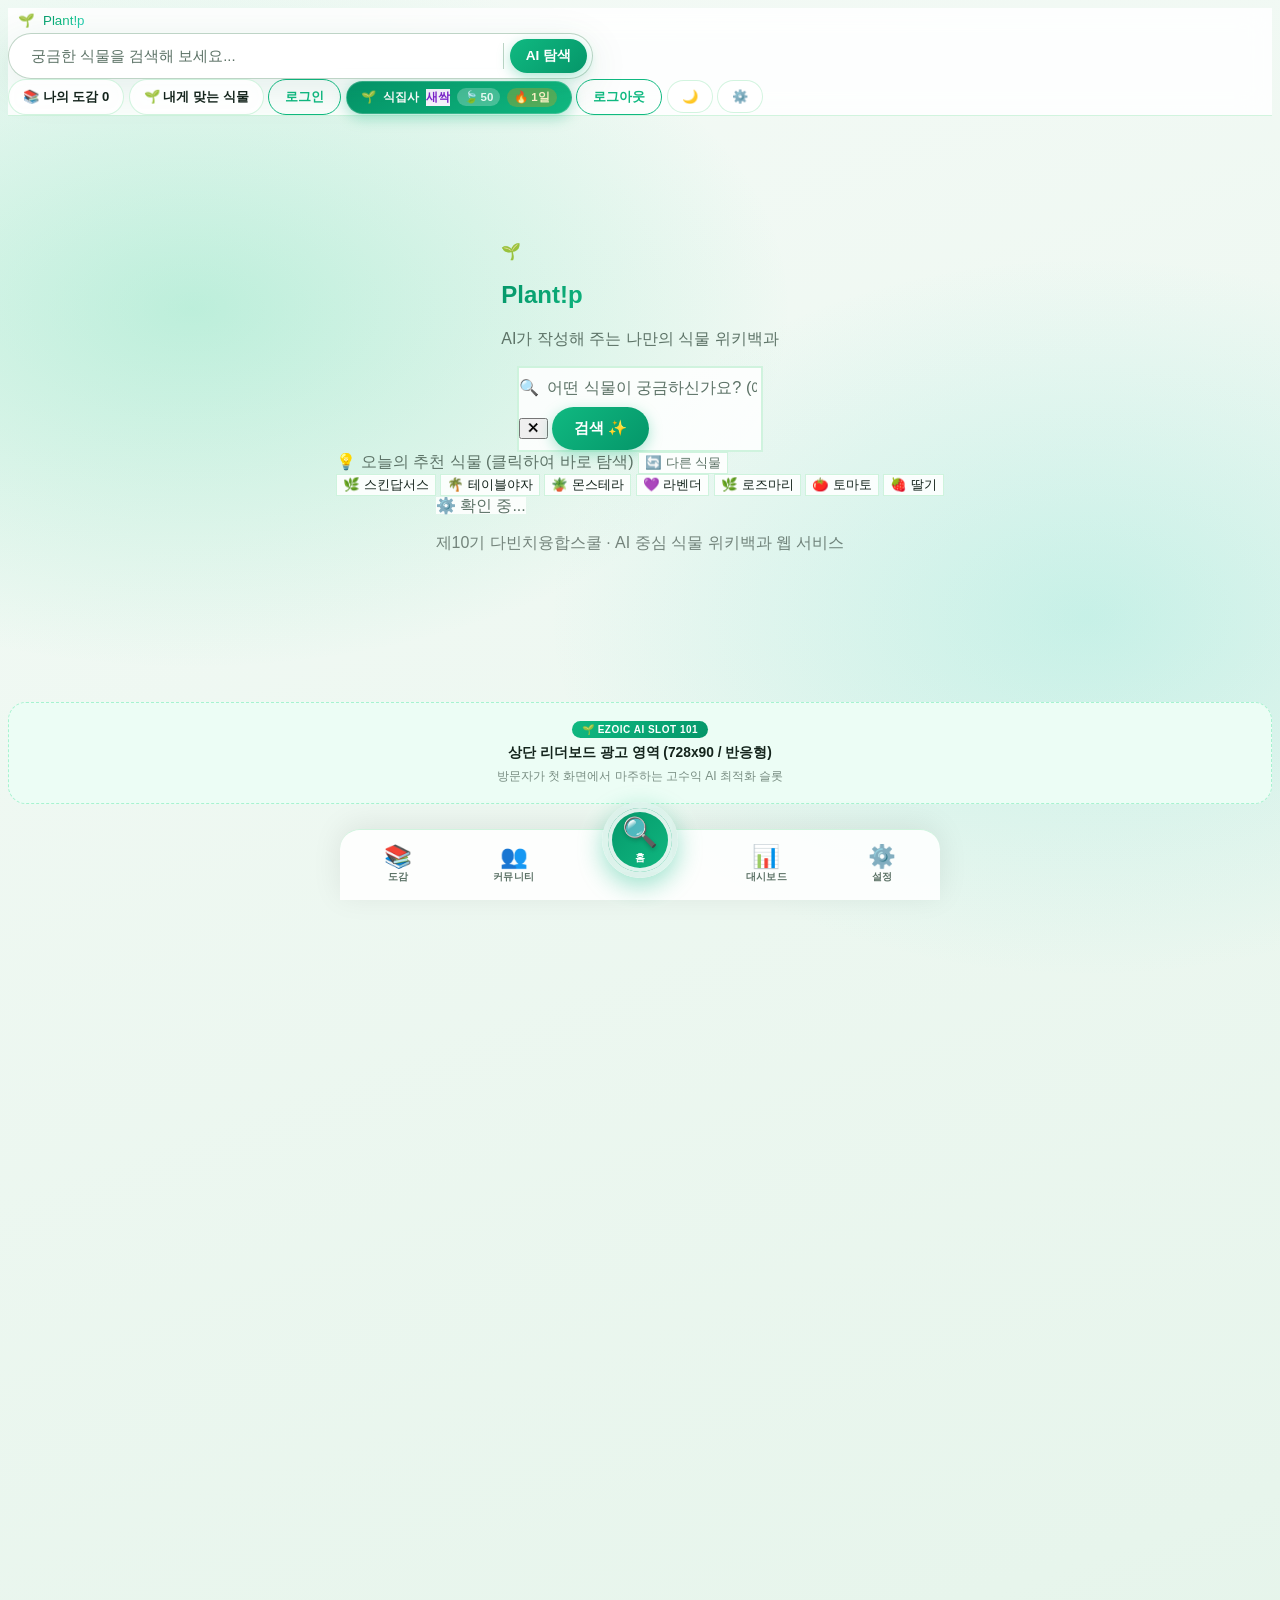
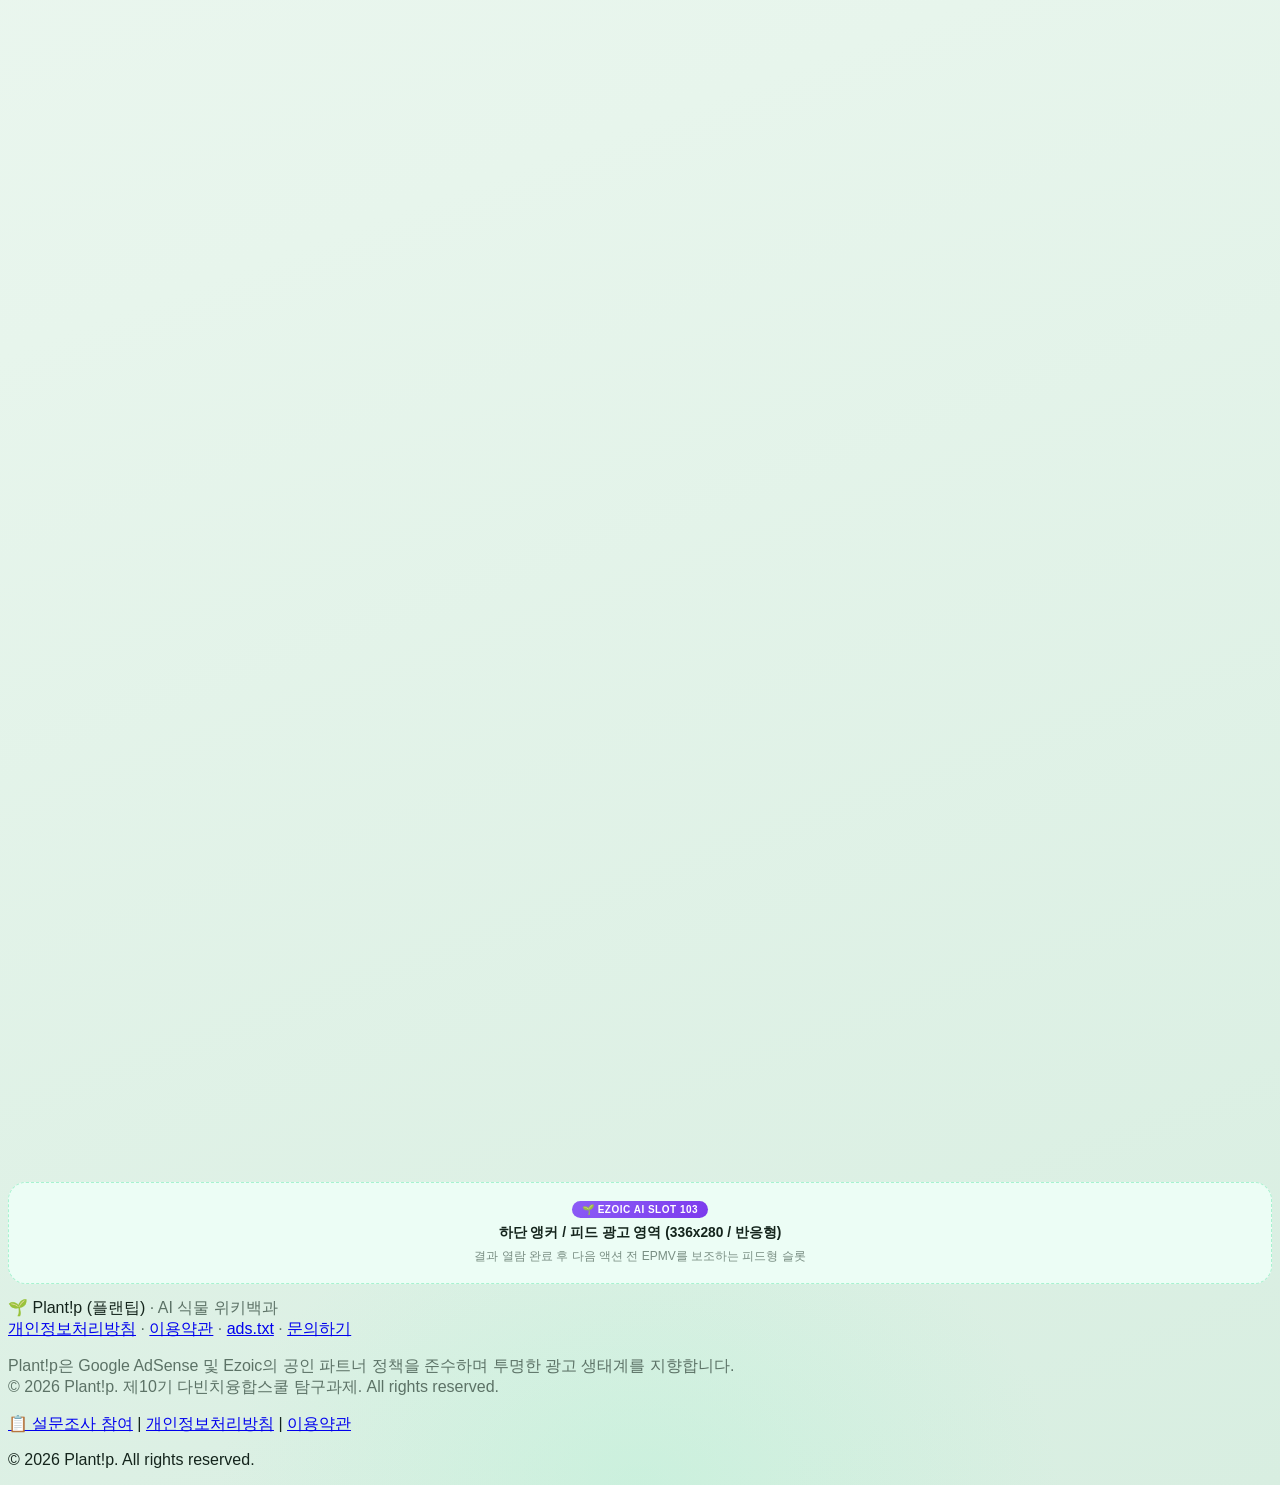
==== commit 83df25d5: "feat(plants): expand plant database with 20 popular plants, aliases and cleanup AdSense review code" ====
--- a/templates/index.html
+++ b/templates/index.html
@@ -48,9 +48,6 @@
         })();
     </script>
     <link rel="stylesheet" href="/static/css/style.css?v=20261018_admin_v8">
-    <!-- Google AdSense -->
-    <script async src="https://pagead2.googlesyndication.com/pagead/js/adsbygoogle.js?client=ca-pub-6397256076354560"
-         crossorigin="anonymous"></script>
 </head>
 <body>
 
@@ -2065,69 +2062,6 @@
     </section>
     -->
 
-    <!-- ===================== AdSense 심사용 정적 콘텐츠 (승인 후 삭제 가능) ===================== -->
-    <section id="static-plant-guide" class="max-w-4xl mx-auto px-4 pb-10 mt-4" style="border-top: 1px solid var(--card-border); padding-top: 40px;">
-        <h2 style="font-size:1.35rem; font-weight:800; color:var(--text); margin-bottom:6px;">🌿 식물 재배 & 돌봄 완전 가이드</h2>
-        <p style="font-size:0.85rem; color:var(--text-muted); margin-bottom:28px;">초보 식집사부터 전문 가드너까지, 식물을 건강하게 키우기 위한 핵심 정보를 모았습니다.</p>
-
-        <div style="display:grid; grid-template-columns: repeat(auto-fit, minmax(280px, 1fr)); gap:20px;">
-
-            <!-- 물주기 -->
-            <article style="background:var(--card); border:1px solid var(--card-border); border-radius:14px; padding:20px 22px;">
-                <h3 style="font-size:1rem; font-weight:700; color:var(--text); margin-bottom:10px;">💧 올바른 물주기의 기본 원칙</h3>
-                <p style="font-size:0.82rem; color:var(--text-muted); line-height:1.75;">
-                    식물에게 물을 주는 가장 중요한 원칙은 <strong>흙의 상태를 먼저 확인하는 것</strong>입니다. 손가락을 흙에 약 2~3cm 깊이로 넣어 보아 촉촉하면 아직 물이 필요하지 않습니다. 대부분의 실내 식물은 겉흙이 완전히 마른 뒤 물을 주는 것이 좋습니다. 선인장이나 다육식물처럼 건조에 강한 식물은 흙이 바짝 마른 다음 며칠이 지나서 주어도 괜찮습니다. 반대로 고사리류나 마란타처럼 습기를 좋아하는 식물은 흙 표면이 살짝 건조해지면 바로 물을 주어야 합니다. 물은 항상 화분 아래 배수 구멍으로 흘러나올 때까지 충분히 주고, 받침대에 고인 물은 30분 이내에 버려야 뿌리 썩음을 방지할 수 있습니다.
-                </p>
-            </article>
-
-            <!-- 빛 조건 -->
-            <article style="background:var(--card); border:1px solid var(--card-border); border-radius:14px; padding:20px 22px;">
-                <h3 style="font-size:1rem; font-weight:700; color:var(--text); margin-bottom:10px;">☀️ 실내 식물의 빛 환경 이해하기</h3>
-                <p style="font-size:0.82rem; color:var(--text-muted); line-height:1.75;">
-                    빛은 식물이 광합성을 통해 에너지를 생산하는 핵심 요소입니다. 실내에서 <strong>직사광선</strong>은 창문 바로 앞에서만 가능하며, 대부분의 실내 환경은 간접광 또는 낮은 조도입니다. 몬스테라, 포토스, 스파티필룸은 저광 조건에서도 잘 자라는 반면, 허브류(바질, 로즈마리)나 다육식물은 하루 6시간 이상의 강한 빛이 필요합니다. 식물 잎이 창문 방향으로 기울거나, 잎이 얇고 연하게 변한다면 빛이 부족하다는 신호입니다. 반대로 잎 끝이 타거나 갈색으로 변한다면 과도한 직사광선이 원인일 수 있습니다. 빛이 부족한 환경에서는 식물 생장 LED 보조등을 활용하는 것도 좋은 방법입니다.
-                </p>
-            </article>
-
-            <!-- 흙과 분갈이 -->
-            <article style="background:var(--card); border:1px solid var(--card-border); border-radius:14px; padding:20px 22px;">
-                <h3 style="font-size:1rem; font-weight:700; color:var(--text); margin-bottom:10px;">🪴 분갈이와 흙 선택 가이드</h3>
-                <p style="font-size:0.82rem; color:var(--text-muted); line-height:1.75;">
-                    식물은 화분이 뿌리로 꽉 찼을 때 분갈이를 해야 합니다. 일반적인 신호는 <strong>배수 구멍으로 뿌리가 삐져나올 때</strong>, 또는 물을 줘도 흙이 잘 흡수하지 못하고 빠르게 빠져나올 때입니다. 분갈이 화분 크기는 기존 화분보다 2~3cm 큰 것을 선택하는 것이 좋습니다. 너무 큰 화분은 흙에 수분이 오래 남아 뿌리 썩음의 원인이 됩니다. 흙은 식물 종류에 맞는 전용 배합토를 사용하는 것을 권장합니다. 다육·선인장은 모래와 펄라이트가 많이 섞인 배수성 높은 토양, 일반 관엽식물은 부드러운 원예용 배합토, 난초류는 바크나 난석을 사용합니다.
-                </p>
-            </article>
-
-            <!-- 비료와 영양 -->
-            <article style="background:var(--card); border:1px solid var(--card-border); border-radius:14px; padding:20px 22px;">
-                <h3 style="font-size:1rem; font-weight:700; color:var(--text); margin-bottom:10px;">🌱 비료와 영양 공급의 기초</h3>
-                <p style="font-size:0.82rem; color:var(--text-muted); line-height:1.75;">
-                    식물의 영양소 중 가장 중요한 세 가지는 <strong>질소(N), 인(P), 칼륨(K)</strong>입니다. 질소는 잎과 줄기의 성장을 촉진하고, 인은 뿌리 발달과 꽃·열매 형성에 관여하며, 칼륨은 전반적인 식물 건강과 병충해 저항력을 높입니다. 비료는 일반적으로 봄부터 여름까지 성장기에 월 1~2회 주는 것이 적당합니다. 가을과 겨울은 식물 성장이 둔화되므로 비료를 주지 않거나 최소한으로 줄여야 합니다. 초보자에게는 희석해서 사용하는 액체 비료가 사용이 간편하고 과비료 위험이 낮아 추천됩니다. 비료를 과하게 주면 뿌리 끝이 타거나 흙에 흰 결정이 생기는 염류 집적 현상이 나타납니다.
-                </p>
-            </article>
-
-            <!-- 병충해 -->
-            <article style="background:var(--card); border:1px solid var(--card-border); border-radius:14px; padding:20px 22px;">
-                <h3 style="font-size:1rem; font-weight:700; color:var(--text); margin-bottom:10px;">🐛 흔한 병충해 예방 & 대처법</h3>
-                <p style="font-size:0.82rem; color:var(--text-muted); line-height:1.75;">
-                    실내 식물에 가장 흔하게 발생하는 해충은 <strong>깍지벌레, 응애, 진딧물, 뿌리파리</strong>입니다. 깍지벌레는 잎에 하얗고 솜 같은 덩어리로 나타나며, 에탄올 솜으로 닦아내거나 님오일 희석액을 스프레이하면 효과적입니다. 응애는 잎 뒷면에 거미줄 같은 흔적을 남기며, 잎을 자주 닦아주고 습도를 높이면 예방됩니다. 뿌리파리는 과습한 흙에 알을 낳으므로 흙을 건조하게 관리하고 황색 끈끈이 트랩을 활용합니다. 병충해는 발견 즉시 다른 식물과 격리하는 것이 가장 중요하며, 초기 대응이 빠를수록 피해를 최소화할 수 있습니다.
-                </p>
-            </article>
-
-            <!-- 계절별 관리 -->
-            <article style="background:var(--card); border:1px solid var(--card-border); border-radius:14px; padding:20px 22px;">
-                <h3 style="font-size:1rem; font-weight:700; color:var(--text); margin-bottom:10px;">🍂 계절별 식물 관리 포인트</h3>
-                <p style="font-size:0.82rem; color:var(--text-muted); line-height:1.75;">
-                    <strong>봄(3~5월)</strong>은 식물 성장이 활발해지는 시기로 분갈이, 가지치기, 비료 시작의 최적기입니다. <strong>여름(6~8월)</strong>에는 강한 직사광선을 피하고, 더위에 증발이 빨라지므로 물주기를 늘립니다. 에어컨 바람이 직접 닿지 않도록 위치를 조정하세요. <strong>가을(9~11월)</strong>은 분갈이 마지막 시기이며 비료를 서서히 줄입니다. <strong>겨울(12~2월)</strong>에는 대부분의 식물이 휴면 상태에 들어가므로 물주기를 대폭 줄이고 비료는 중단합니다. 창문 가까이 있는 식물은 밤 동안 냉기가 닿지 않도록 실내 안쪽으로 옮겨주세요.
-                </p>
-            </article>
-
-        </div>
-
-        <p style="font-size:0.78rem; color:var(--text-muted); margin-top:20px; text-align:center;">
-            위 식물 가이드는 Plant!p AI 도감의 기반 정보입니다. 특정 식물의 상세 돌봄 방법은 위 검색창에서 직접 검색해 보세요! 🌱
-        </p>
-    </section>
-    <!-- ===================== /AdSense 심사용 정적 콘텐츠 ===================== -->
-
     <!-- ===================== Footer ===================== -->
     <footer class="text-center py-6 mt-10 border-t border-gray-100" style="border-color: var(--card-border);">
         <div class="space-x-4 text-sm text-gray-500" style="color: var(--text-muted);">
@@ -2136,8 +2070,6 @@
             <a href="/privacy" class="hover:underline">개인정보처리방침</a>
             <span>|</span>
             <a href="/terms" class="hover:underline">이용약관</a>
-            <span>|</span>
-            <a href="/ads.txt" target="_blank" class="hover:underline">ads.txt</a>
         </div>
         <p class="mt-2 text-xs text-gray-400" style="color: var(--text-muted);">© 2026 Plant!p. All rights reserved.</p>
     </footer>
--- a/static/css/style.css
+++ b/static/css/style.css
@@ -2357,6 +2357,7 @@
             font-family: -apple-system, BlinkMacSystemFont, "Segoe UI", Roboto, Helvetica, Arial, sans-serif;
             animation: notionCardPop 0.25s cubic-bezier(0.16, 1, 0.3, 1);
             position: relative;
+            min-width: 0;
         }
 
         .notion-cover {
@@ -2427,12 +2428,15 @@
             justify-content: space-between;
             gap: 12px;
             margin-top: 2px;
+            flex-wrap: wrap;
         }
         .notion-page-title {
             font-size: 1.75rem;
             font-weight: 700;
             color: #37352f;
             letter-spacing: -0.025em;
+            min-width: 0;
+            white-space: nowrap;
         }
         .notion-header-badge {
             display: inline-flex;
@@ -2542,6 +2546,8 @@
             -webkit-overflow-scrolling: touch;
             scrollbar-width: none;
             box-shadow: 0 2px 4px rgba(0,0,0,0.02);
+            min-height: 46px;
+            flex-shrink: 0;
         }
         .notion-tabs-nav::-webkit-scrollbar { display: none; }
 
@@ -2867,15 +2873,87 @@
                 max-height: 100vh;
                 border-radius: 0;
             }
-            .notion-page-header { padding: 0 20px; }
-            .notion-properties-card { margin: 14px 20px 0; }
-            .notion-callout { margin: 14px 20px 0; }
-            .notion-tabs-nav { margin: 12px 0 0; padding: 10px 16px 0; }
-            .notion-tab-panel { padding: 14px 20px 30px; }
+            .notion-page-header { padding: 0 16px; gap: 10px; }
+            .notion-big-icon { font-size: 38px; padding: 3px; }
+            .notion-page-title { font-size: 1.25rem; }
+            .notion-title-row { flex-direction: column; align-items: flex-start; gap: 8px; }
+            .notion-properties-card { margin: 14px 16px 0; padding: 10px 14px; gap: 8px 16px; }
+            .notion-callout { margin: 14px 16px 0; font-size: 0.78rem; padding: 12px 14px; }
+            .notion-tabs-nav { margin: 12px 0 0; padding: 10px 12px 0; gap: 2px; }
+            .notion-tab-btn { padding: 7px 10px; font-size: 0.74rem; }
+            .notion-tab-panel { padding: 14px 16px 30px; }
             .notion-kpi-grid { grid-template-columns: 1fr; }
             .notion-grid-2col { grid-template-columns: 1fr; }
             .notion-summary-grid { grid-template-columns: 1fr; }
-        }
-
-
-
+            .notion-db-toolbar { flex-direction: column; align-items: stretch; gap: 8px; }
+            .notion-db-search-box { width: 100%; }
+            .notion-header-download-btn { padding: 4px 8px; font-size: 0.7rem; }
+        }
+
+        @media (max-width: 1024px) and (min-width: 769px) {
+            .notion-page-title { font-size: 1.4rem; }
+            .notion-tabs-nav { padding: 10px 24px 0; }
+            .notion-tab-panel { padding: 16px 24px 36px; }
+            .notion-page-header { padding: 0 24px; }
+            .notion-properties-card { margin: 16px 24px 0; }
+            .notion-callout { margin: 14px 24px 0; }
+        }
+
+        /* ============ Ezoic & Google AdSense 광고 슬롯 스타일 ============ */
+        .ad-slot-wrapper {
+            display: flex;
+            justify-content: center;
+            align-items: center;
+            width: 100%;
+            margin: 14px auto;
+            overflow: hidden;
+            transition: all 0.3s ease;
+        }
+        .ad-slot-wrapper.hidden {
+            display: none !important;
+        }
+        .ezoic-ad-box {
+            width: 100%;
+            min-height: 90px;
+            display: flex;
+            justify-content: center;
+            align-items: center;
+            text-align: center;
+            position: relative;
+            border-radius: 18px;
+            background: var(--tile-em-bg);
+            border: 1px dashed var(--tile-em-bd);
+            transition: all 0.25s ease;
+        }
+        .ezoic-ad-demo-card {
+            display: flex;
+            flex-direction: column;
+            align-items: center;
+            justify-content: center;
+            padding: 18px 24px;
+            gap: 6px;
+            width: 100%;
+            color: var(--muted);
+            font-size: 0.82rem;
+        }
+        .ezoic-ad-demo-badge {
+            background: linear-gradient(135deg, #10b981, #059669);
+            color: white;
+            font-size: 10px;
+            font-weight: 800;
+            padding: 3px 10px;
+            border-radius: 9999px;
+            text-transform: uppercase;
+            letter-spacing: 0.5px;
+            display: inline-flex;
+            align-items: center;
+            gap: 4px;
+        }
+        .ezoic-ad-box:hover {
+            border-color: #10b981;
+            background: rgba(16, 185, 129, 0.05);
+        }
+
+
+
+
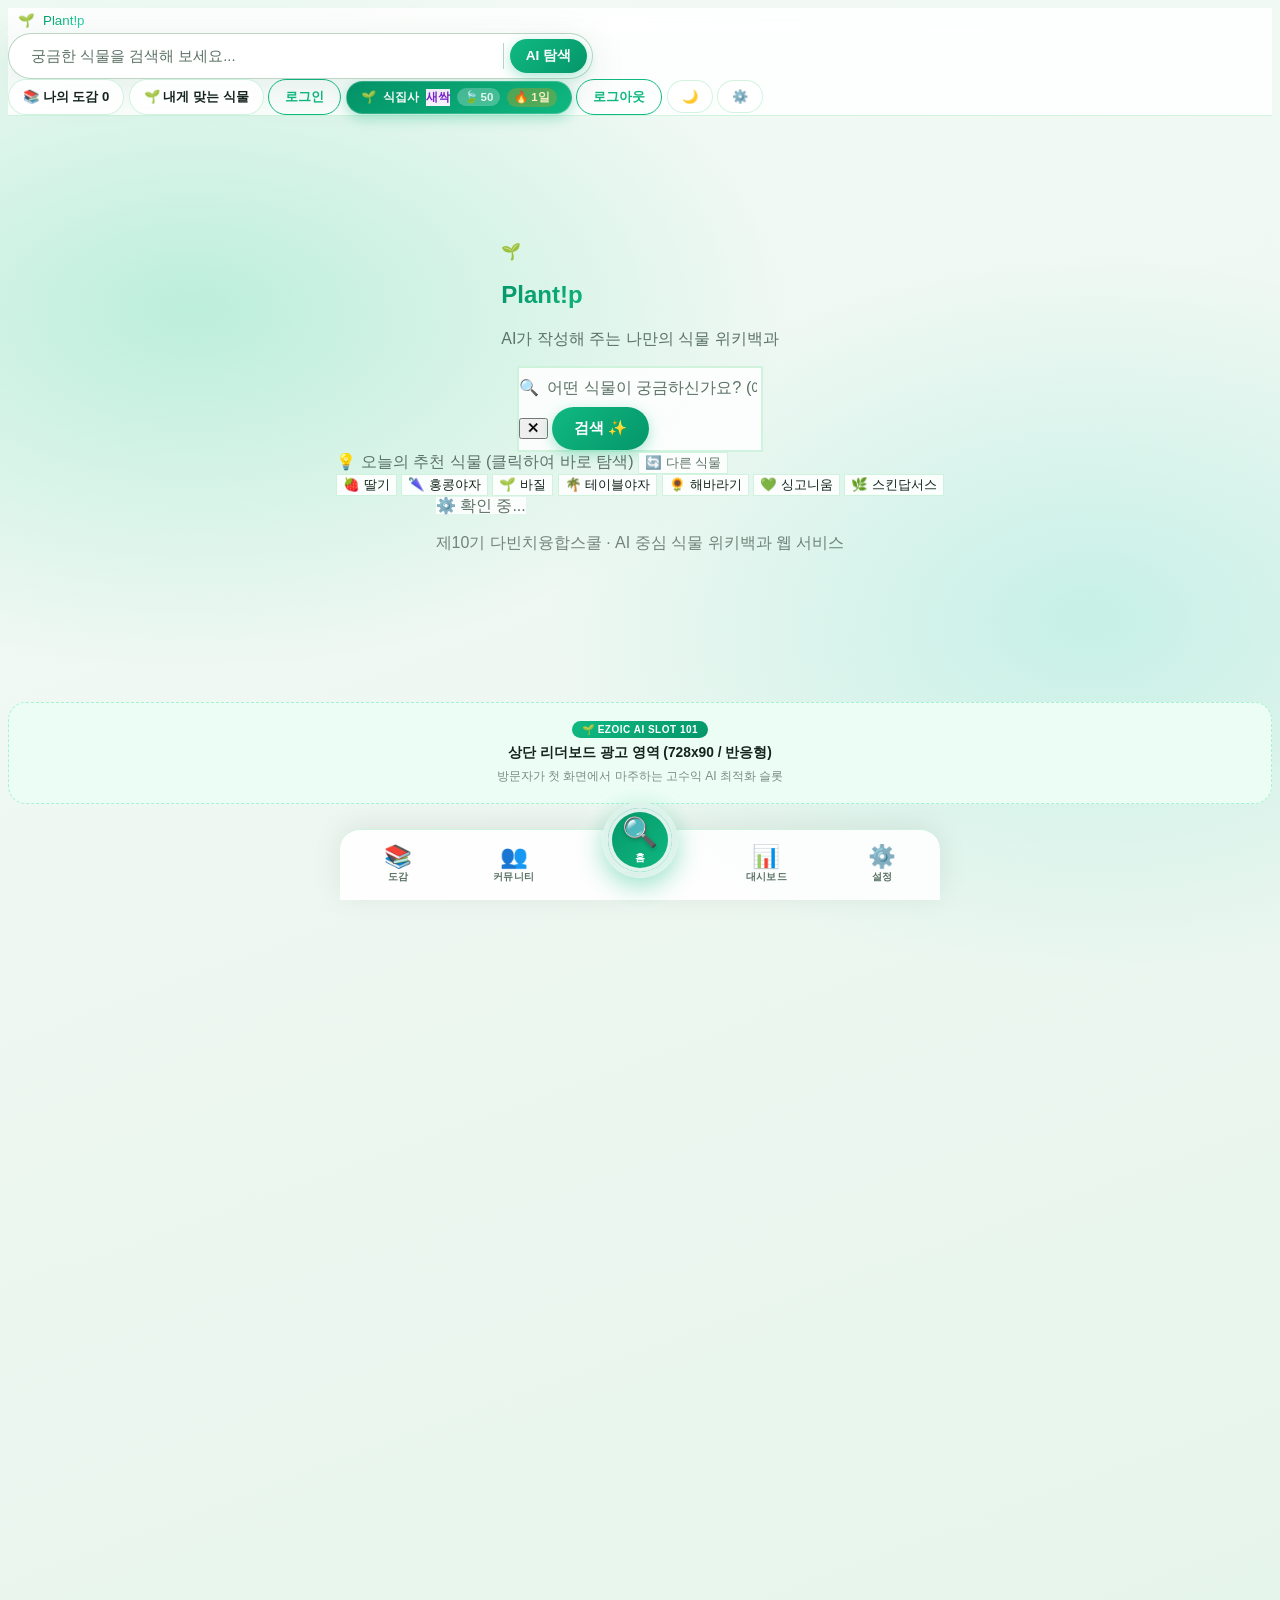
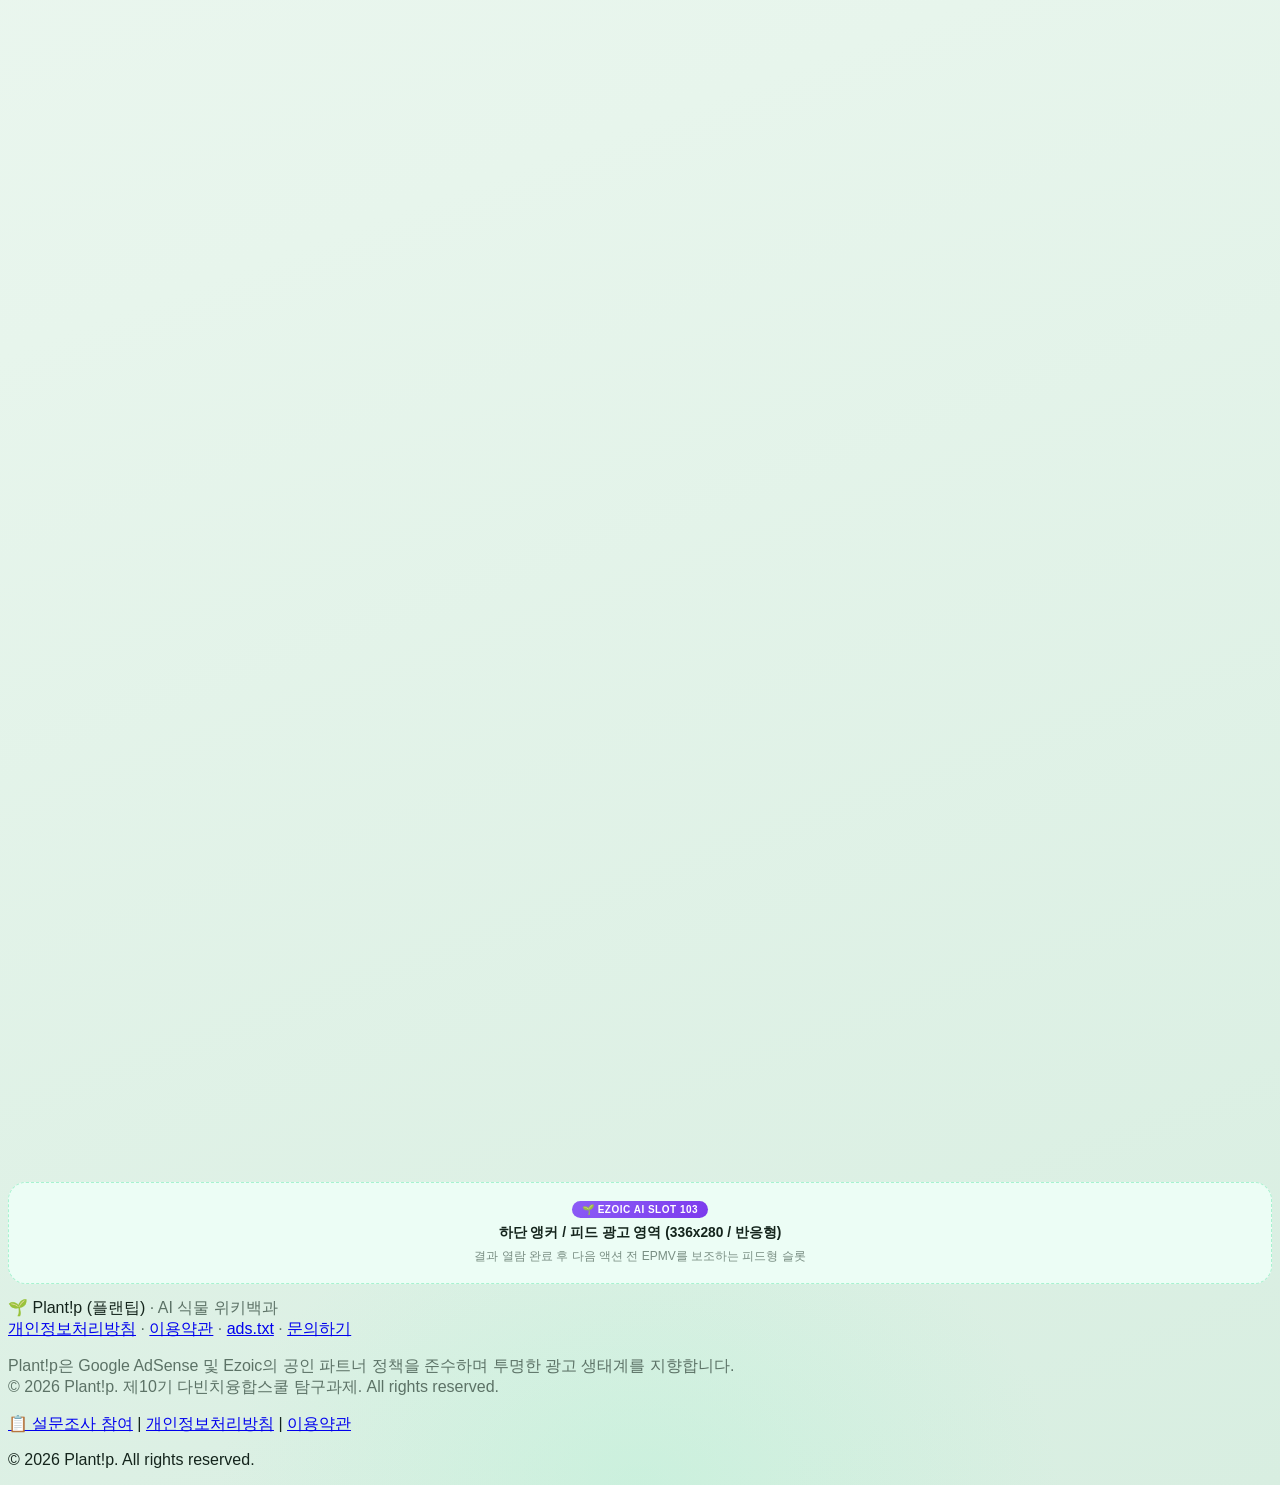
==== commit f0cf6f63: "feat: add AdSense script ca-pub-8206779817848170 to head" ====
--- a/templates/index.html
+++ b/templates/index.html
@@ -48,6 +48,7 @@
         })();
     </script>
     <link rel="stylesheet" href="/static/css/style.css?v=20261018_admin_v8">
+<script async src="https://pagead2.googlesyndication.com/pagead/js/adsbygoogle.js?client=ca-pub-8206779817848170" crossorigin="anonymous"></script>
 </head>
 <body>
 
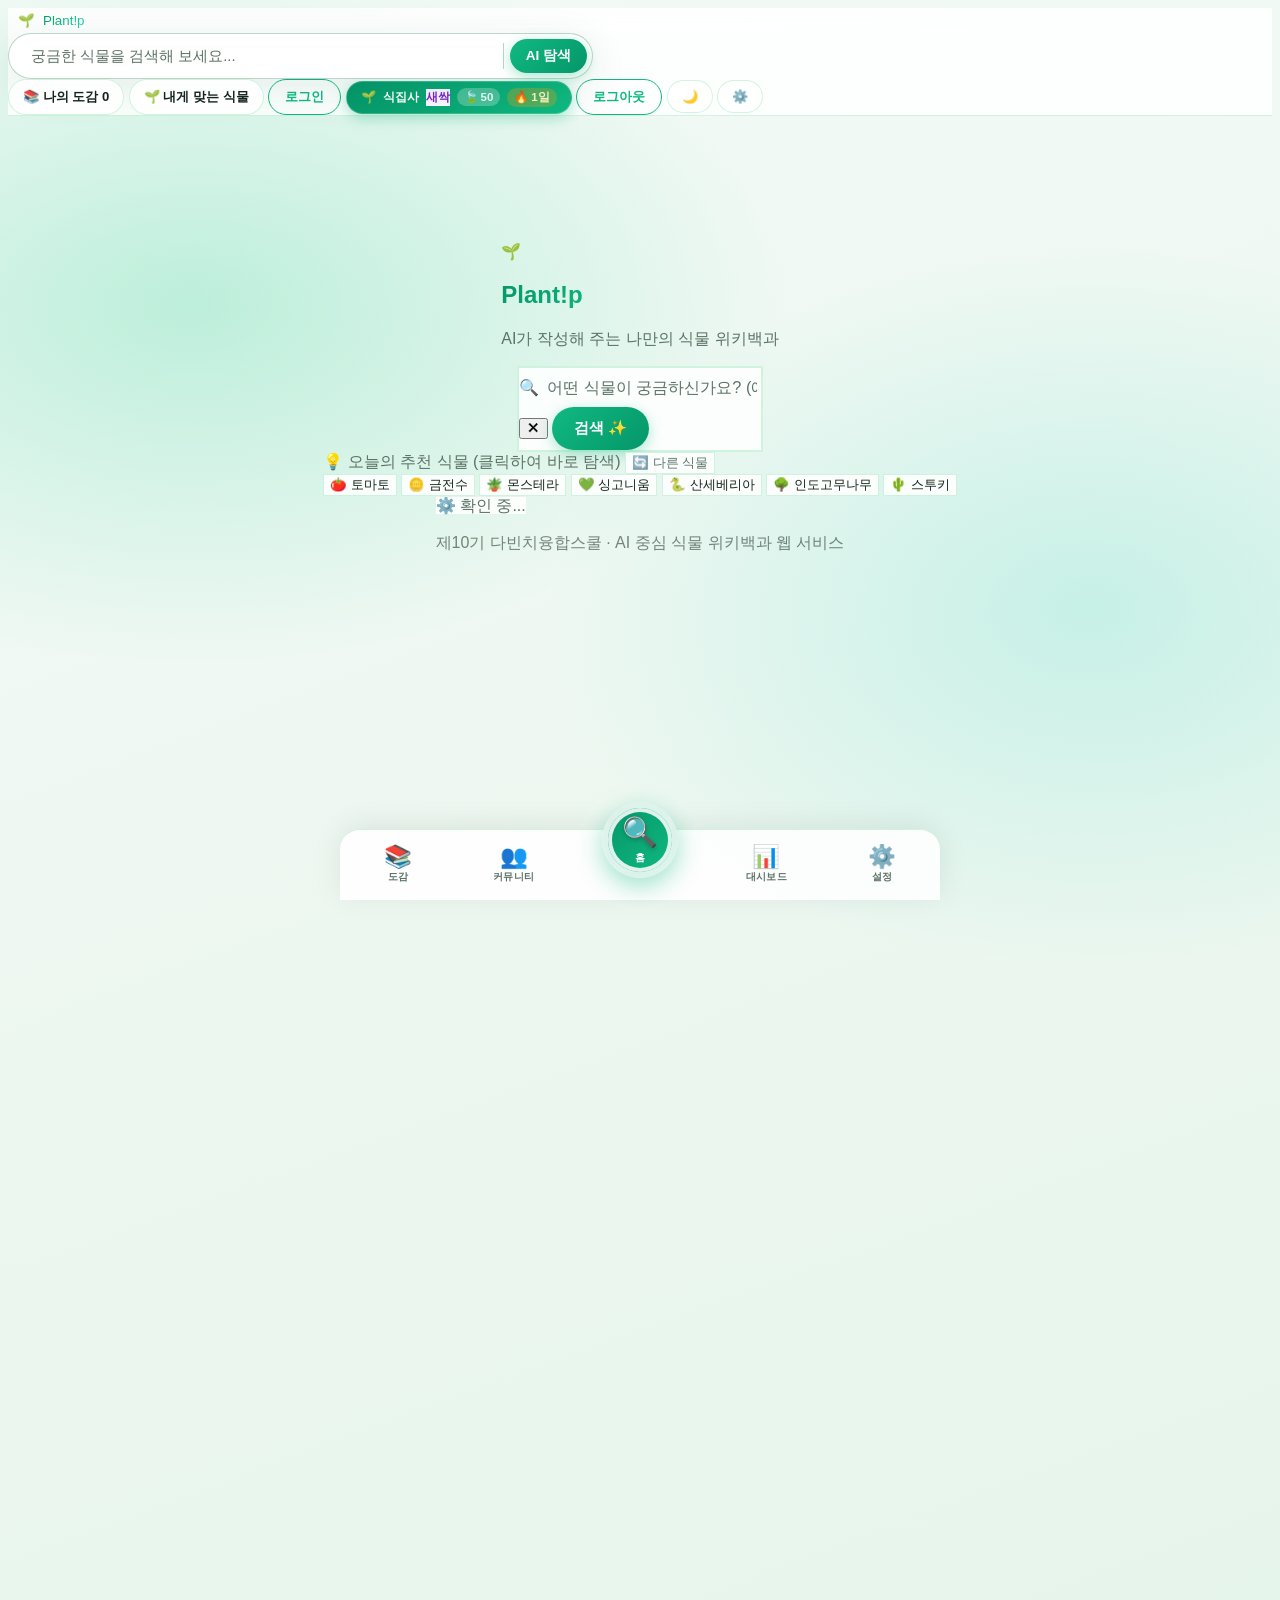
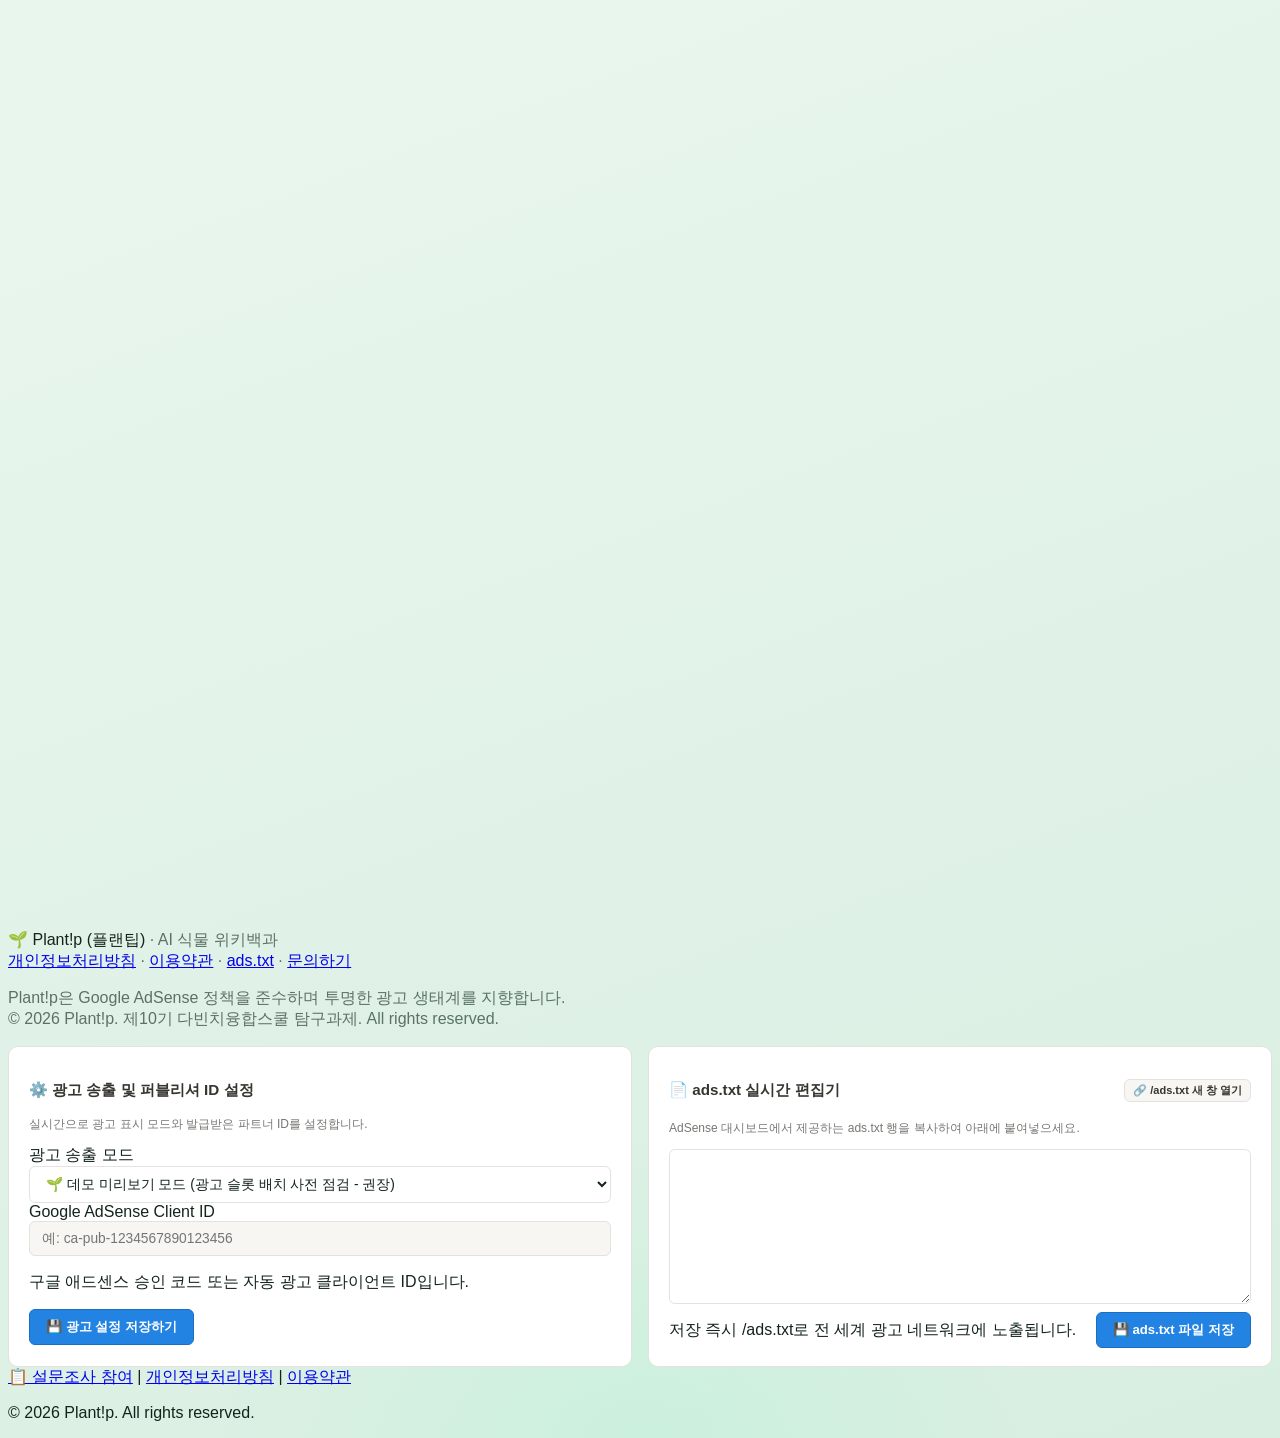
==== commit fe62b214: "fix: add AdSense ads.txt, add AdSense head script, remove Ezoic slots" ====
--- a/templates/index.html
+++ b/templates/index.html
@@ -152,13 +152,6 @@
         </div>
     </section>
 
-
-
-    <!-- ===================== Ezoic / AdSense 광고 슬롯 (상단 리더보드) ===================== -->
-    <div id="ezoic-ad-top-wrapper" class="ad-slot-wrapper max-w-4xl mx-auto px-4 mb-3">
-        <div id="ezoic-pub-ad-placeholder-101" class="ezoic-ad-box" data-slot="top"></div>
-    </div>
-
     <!-- ===================== 결과 스테이지 ===================== -->
     <main id="stage" class="max-w-4xl mx-auto">
         <!-- Loading -->
@@ -289,11 +282,6 @@
                     </a>
                 </div>
 
-                <!-- ===================== Ezoic / AdSense 광고 슬롯 (본문 중간 인피드) ===================== -->
-                <div id="ezoic-ad-mid-wrapper" class="ad-slot-wrapper w-full my-3">
-                    <div id="ezoic-pub-ad-placeholder-102" class="ezoic-ad-box" data-slot="mid"></div>
-                </div>
-
                 <!-- 병충해 -->
                 <div id="pest-section" class="hidden space-y-3 pt-1">
                     <h4 class="font-extrabold text-rose-500 text-sm">🐛 주의해야 할 병충해 &amp; 대처법</h4>
@@ -319,11 +307,6 @@
             </div>
         </div>
     </main>
-
-    <!-- ===================== Ezoic / AdSense 광고 슬롯 (하단 앵커/피드) ===================== -->
-    <div id="ezoic-ad-bottom-wrapper" class="ad-slot-wrapper max-w-4xl mx-auto px-4 my-5">
-        <div id="ezoic-pub-ad-placeholder-103" class="ezoic-ad-box" data-slot="bottom"></div>
-    </div>
 
     <!-- ===================== 대시보드 뷰 (하단바 탭으로 진입) ===================== -->
     <main id="dashboard-view" class="max-w-4xl mx-auto" role="main" aria-label="나의 대시보드">
@@ -426,7 +409,7 @@
             </div>
         </div>
         <p class="text-[11px] mt-4 opacity-70 leading-relaxed" style="color: var(--muted)">
-            Plant!p은 Google AdSense 및 Ezoic의 공인 파트너 정책을 준수하며 투명한 광고 생태계를 지향합니다.<br>
+            Plant!p은 Google AdSense 정책을 준수하며 투명한 광고 생태계를 지향합니다.<br>
             © 2026 Plant!p. 제10기 다빈치융합스쿨 탐구과제. All rights reserved.
         </p>
     </footer>
@@ -1886,39 +1869,7 @@
                     </div>
                 </div>
             </div>
-        </div>
-
-        <!-- Tab 6: 광고 & 수익화 (Ezoic / Google AdSense) -->
-        <div id="notion-tab-panel-monetization" class="notion-tab-panel" style="display:none;">
-            <!-- 광고 수익화 상태 KPI -->
-            <div class="notion-kpi-grid">
-                <div class="notion-kpi-card">
-                    <div class="notion-kpi-title">광고 송출 상태</div>
-                    <div id="notion-ads-status-badge" class="notion-kpi-value" style="font-size:1.15rem; color:#10b981;">🌱 데모 미리보기</div>
-                    <div class="notion-kpi-sub">Ezoic AI 플레이스홀더 준비됨</div>
-                </div>
-                <div class="notion-kpi-card">
-                    <div class="notion-kpi-title">연동 지원 플랫폼</div>
-                    <div class="notion-kpi-value" style="font-size:1.15rem; color:#0284c7;">Ezoic & AdSense</div>
-                    <div class="notion-kpi-sub">Google MCM 파트너십 규격 호환</div>
-                </div>
-                <div class="notion-kpi-card">
-                    <div class="notion-kpi-title">ads.txt 상태</div>
-                    <div class="notion-kpi-value" style="font-size:1.15rem; color:#8b5cf6;">정상 활성 (/ads.txt)</div>
-                    <div class="notion-kpi-sub">글로벌 광고 로봇 크롤링 지원</div>
-                </div>
-            </div>
-
-            <!-- 이조익(Ezoic) 승인 & 수익화 팁 콜아웃 -->
-            <div class="notion-callout mt-4" style="background:#f0fdf4; border:1px solid #bbf7d0;">
-                <span class="notion-callout-icon">💡</span>
-                <div class="notion-callout-content" style="color:#166534; font-size:0.82rem; line-height:1.6;">
-                    <strong>이조익(Ezoic)으로 실제 수익을 극대화하는 4단계 핵심 가이드:</strong><br>
-                    1. <strong>도메인 연결:</strong> <code>plantwiki.kro.kr</code>(또는 개인 <code>.com</code>/<code>.kr</code> 도메인)의 소유권을 인증합니다.<br>
-                    2. <strong>Ezoic 무료 가입:</strong> 'Access Now' 프로그램은 방문자수 제한(구 1만 명 조건 폐지) 없이 신규 사이트도 즉시 신청 가능합니다.<br>
-                    3. <strong>Cloudflare / 네임서버 연동:</strong> Ezoic 네임서버를 Cloudflare에 연동하면 Leap 기능으로 사이트 속도가 2배 빨라지고 광고 단가(EPMV)가 상승합니다.<br>
-                    4. <strong>ads.txt 등록:</strong> Ezoic 승인 후 발급받은 ads.txt 코드를 아래 에디터에 붙여넣고 저장하면 즉시 <code>/ads.txt</code>로 전 세계 광고 입찰이 시작됩니다.
-                </div>
+        </div></div>
             </div>
 
             <div class="notion-grid-2col mt-4">
@@ -1932,15 +1883,9 @@
                             <label class="block text-xs font-bold mb-1" style="color:var(--text);">광고 송출 모드</label>
                             <select id="notion-ads-mode-select" class="notion-input w-full" style="background:var(--bg); color:var(--text);">
                                 <option value="demo">🌱 데모 미리보기 모드 (광고 슬롯 배치 사전 점검 - 권장)</option>
-                                <option value="live">⚡ 라이브 실서비스 모드 (Ezoic / AdSense 실제 광고 송출)</option>
+                                <option value="live">⚡ 라이브 실서비스 모드 (AdSense 실제 광고 송출)</option>
                                 <option value="off">🚫 전체 광고 끄기 (광고 비활성화)</option>
                             </select>
-                        </div>
-
-                        <div>
-                            <label class="block text-xs font-bold mb-1" style="color:var(--text);">Ezoic Publisher ID</label>
-                            <input type="text" id="notion-ads-ezoic-id" class="notion-input w-full" placeholder="예: 123456 (Ezoic 대시보드 상단 ID)">
-                            <p class="text-[11px] text-slate-400 mt-1">Ezoic 가입 후 계정 고유 ID를 입력하면 자동으로 머신러닝 스크립트가 연결됩니다.</p>
                         </div>
 
                         <div>
@@ -1965,7 +1910,7 @@
                             🔗 /ads.txt 새 창 열기
                         </a>
                     </div>
-                    <p class="notion-box-desc">Ezoic 및 AdSense 대시보드에서 제공하는 ads.txt 행을 복사하여 아래에 붙여넣으세요.</p>
+                    <p class="notion-box-desc">AdSense 대시보드에서 제공하는 ads.txt 행을 복사하여 아래에 붙여넣으세요.</p>
 
                     <form id="notion-ads-txt-form" onsubmit="saveAdminAdsTxt(event)" class="space-y-3 mt-3">
                         <textarea id="notion-ads-txt-content" rows="9" class="notion-input w-full font-mono text-xs leading-relaxed" style="background:var(--bg); color:var(--text); resize:vertical;"></textarea>
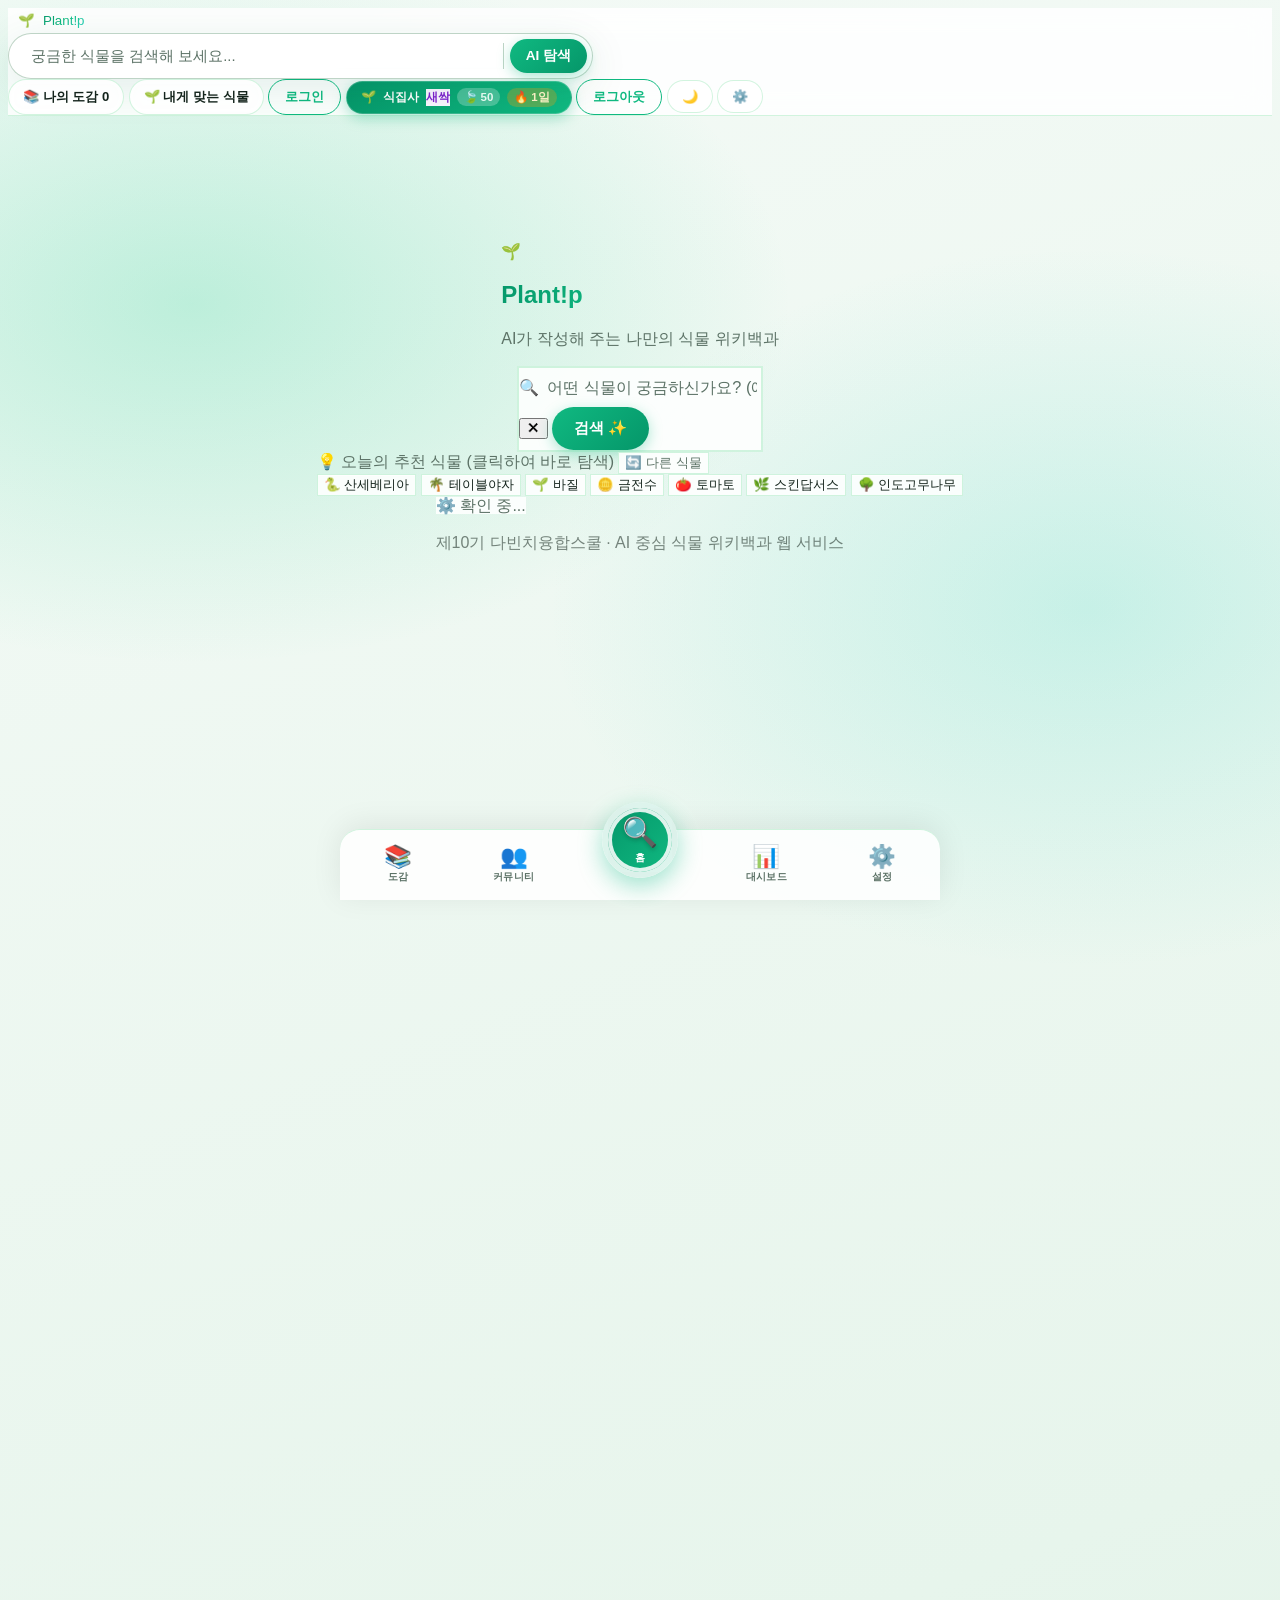
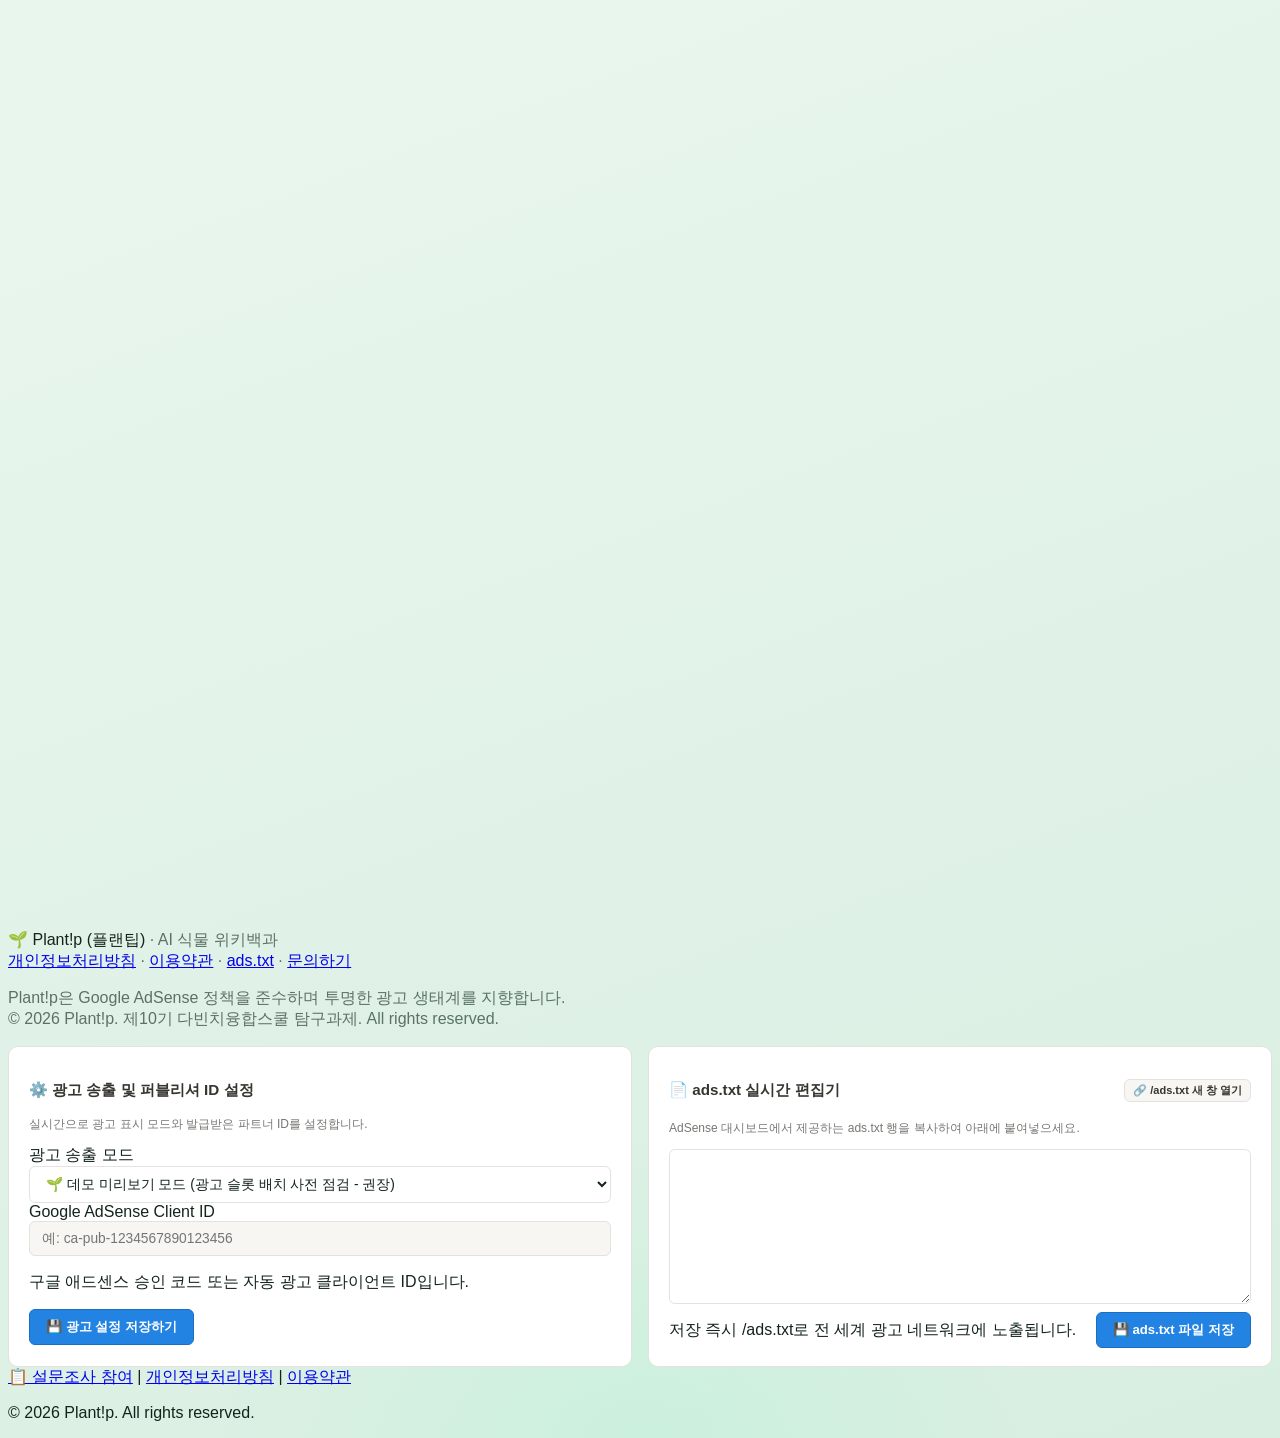
==== commit 7ca7fc17: "feat: add google-site-verification meta tag" ====
--- a/templates/index.html
+++ b/templates/index.html
@@ -6,6 +6,7 @@
     <title>Plant!p — AI 식물 위키백과</title>
     <!-- SEO Meta Tags -->
     <meta name="google-site-verification" content="dze28Gy_nSIgepz5mHr7i0DSwBM9s8soOoXxAgzrpfc" />
+    <meta name="google-site-verification" content="v22Aru79Nun2GYRsZj9O4uks69Cbl3t0qB0SmaMcvgc" />
     <meta name="description" content="AI가 알려주는 나만의 맞춤형 식물 도감 Plant!p. 키우기 쉬운 식물부터 희귀 식물까지 모든 정보를 검색해 보세요.">
     <meta name="keywords" content="식물, 반려식물, 식물도감, 화초, 홈가드닝, 다육이, 관엽식물, 플랜테리어, 식집사">
     <meta property="og:title" content="Plant!p — AI 식물 위키백과">
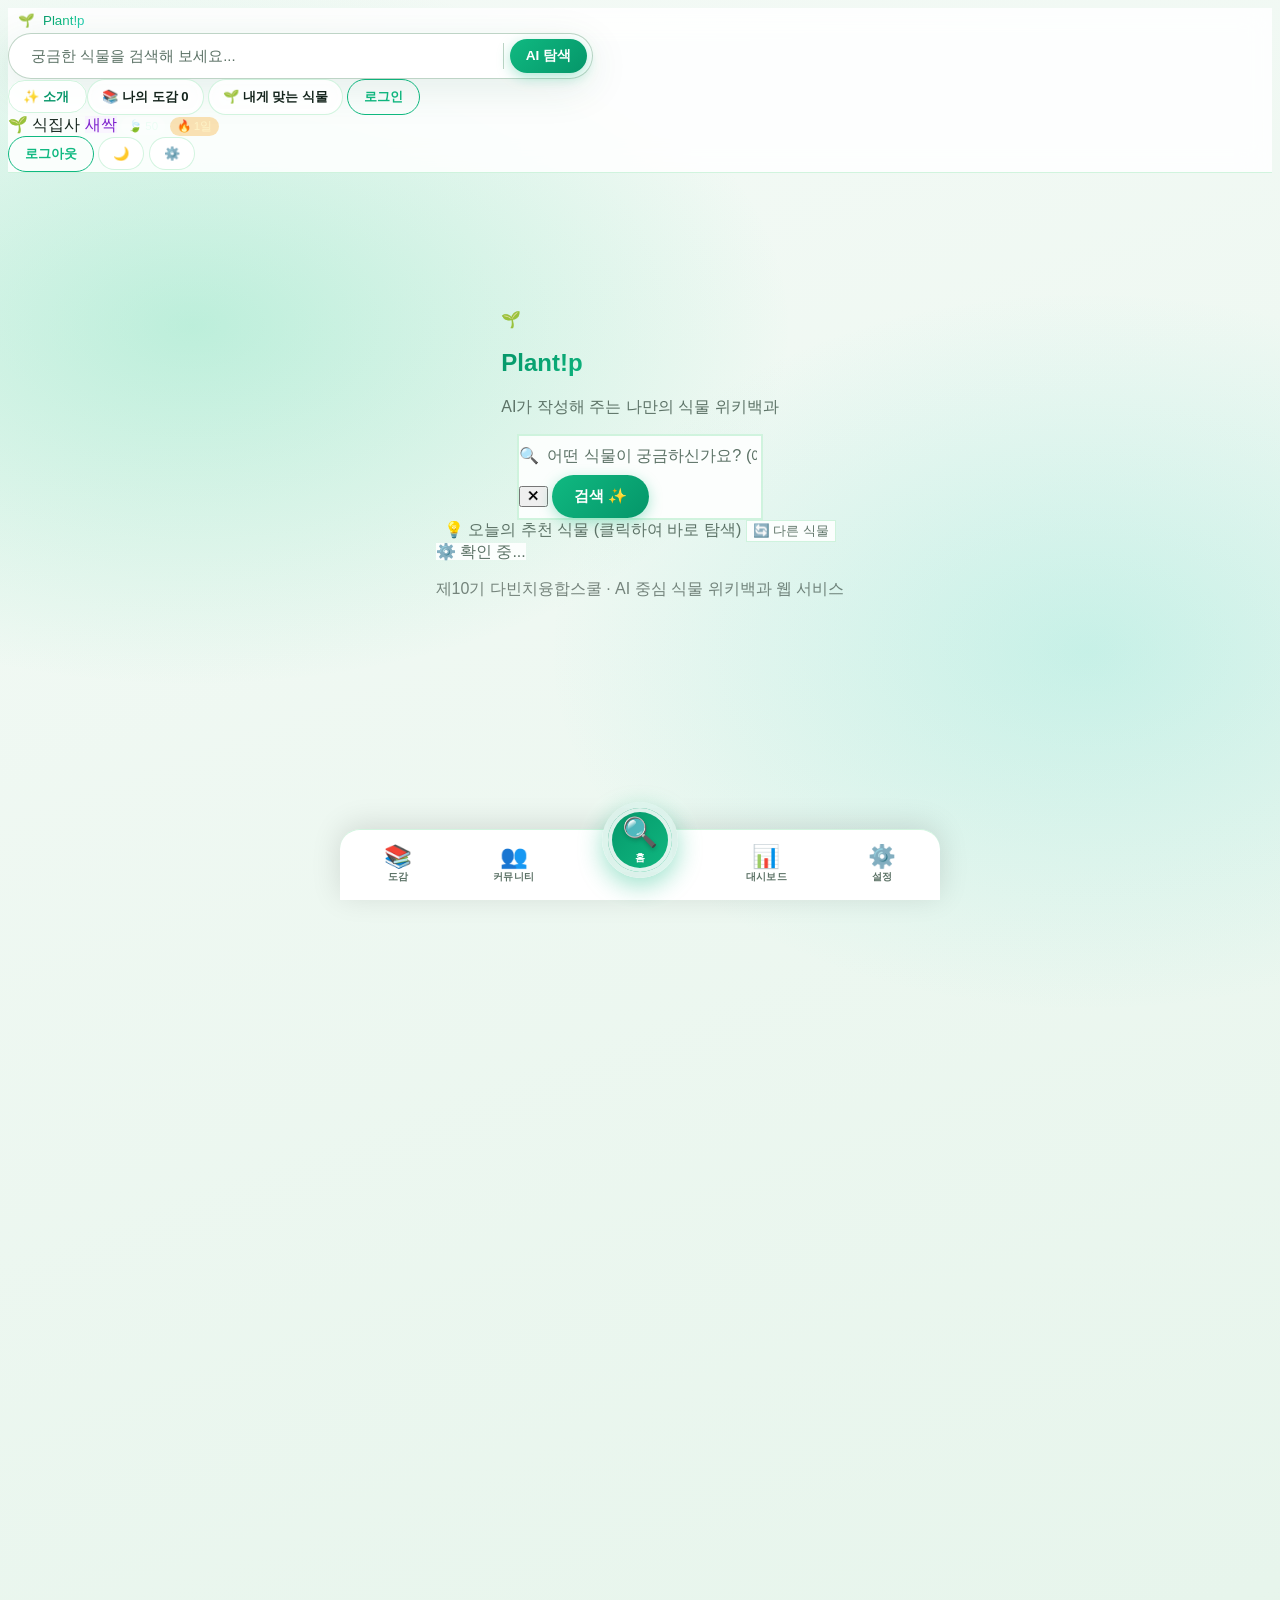
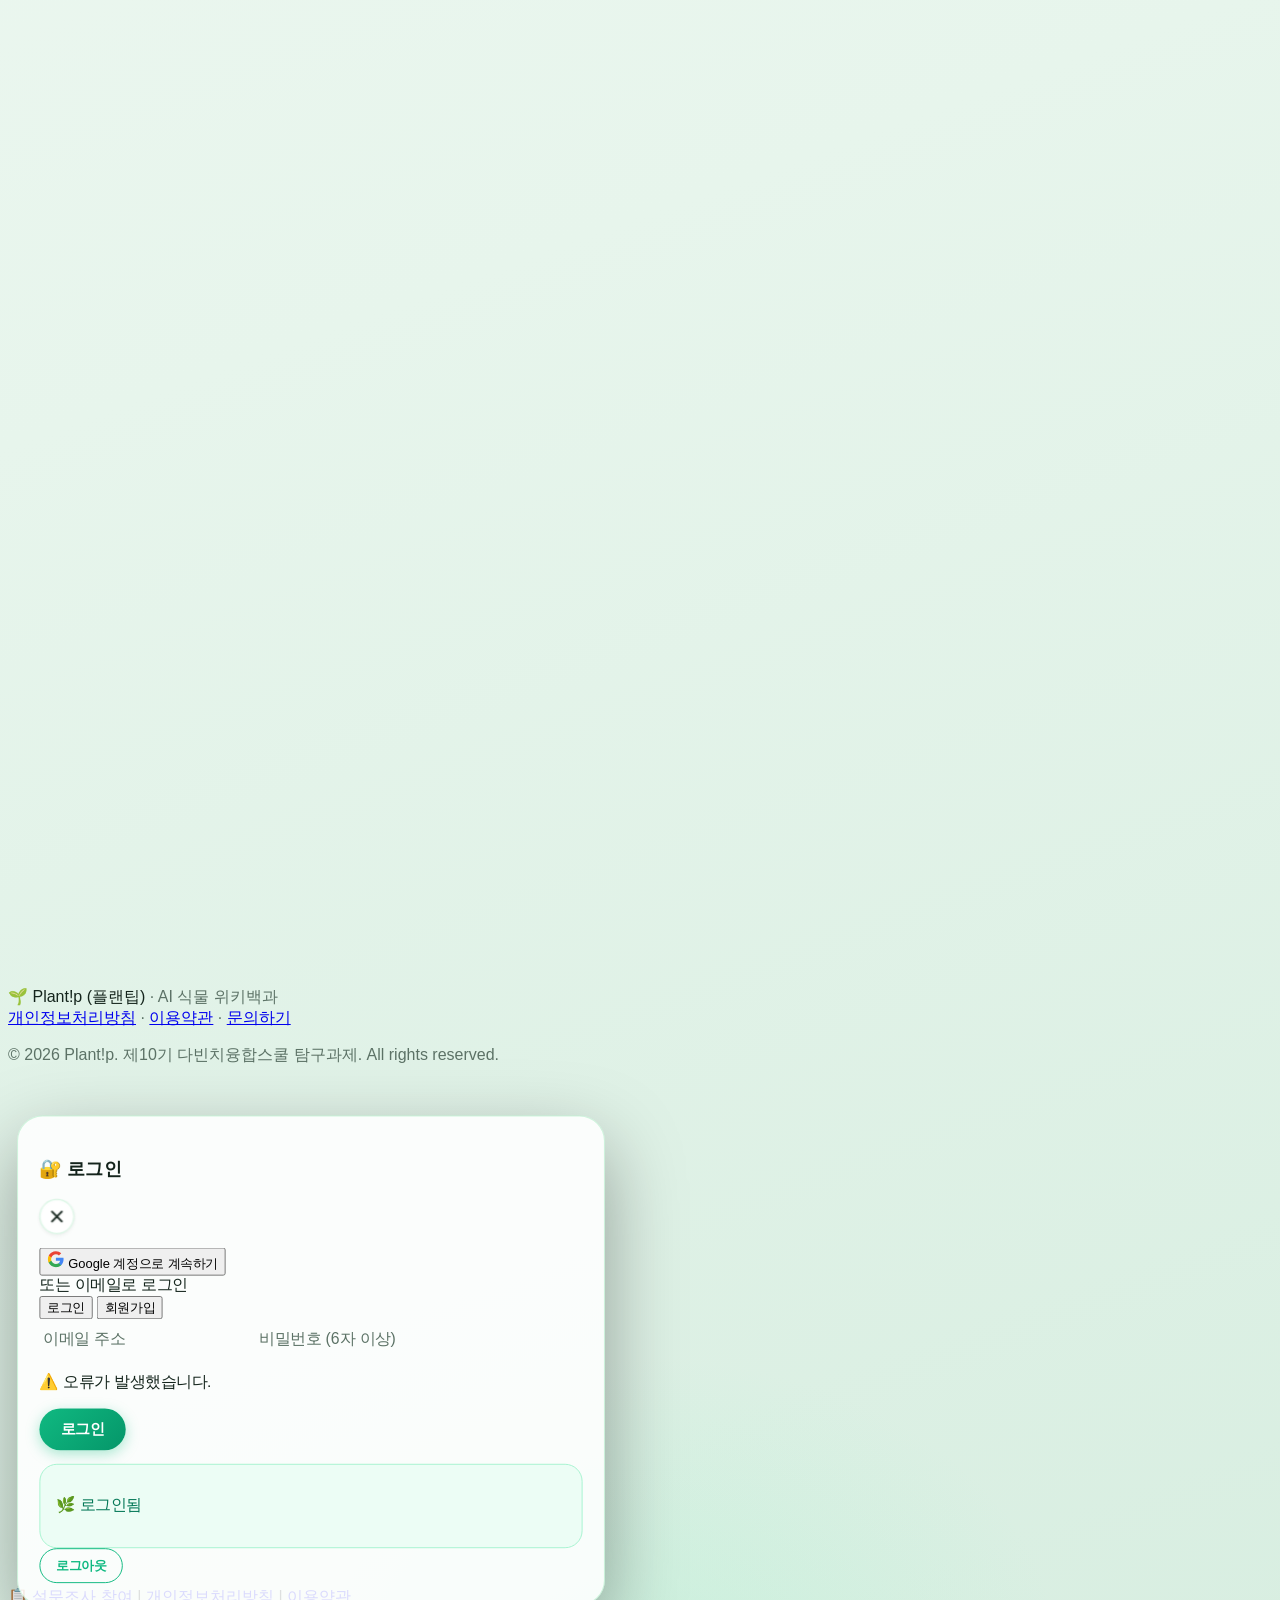
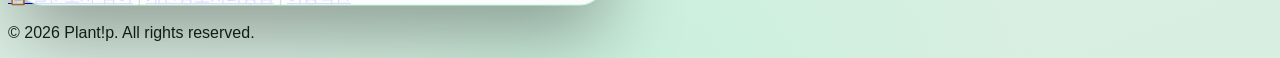
==== commit 5f0cc16a: "feat: remove all advertising UI, adsense scripts, and ads.txt links" ====
--- a/templates/index.html
+++ b/templates/index.html
@@ -49,7 +49,6 @@
         })();
     </script>
     <link rel="stylesheet" href="/static/css/style.css?v=20261018_admin_v8">
-<script async src="https://pagead2.googlesyndication.com/pagead/js/adsbygoogle.js?client=ca-pub-8206779817848170" crossorigin="anonymous"></script>
 </head>
 <body>
 
@@ -66,7 +65,7 @@
             </button>
             
             <!-- 중앙 검색창 -->
-            <form id="topbar-form" class="search-shell flex-1 max-w-xl mx-auto" onsubmit="handleSearch(event)" aria-label="식물 AI 검색">
+            <form id="topbar-form" class="search-shell flex-1 max-w-xl mx-며새" onsubmit="handleSearch(event)" aria-label="식물 AI 검색">
                 <input type="text" id="topbar-input" class="search-input w-full" placeholder="궁금한 식물을 검색해 보세요..."
                        autocomplete="off" aria-label="식물 이름 검색">
                 <span class="shell-divider"></span>
@@ -75,6 +74,9 @@
             
             <!-- 우상단 글로벌 액션 -->
             <div class="flex items-center gap-1 sm:gap-2">
+                <a href="/intro" class="global-btn hidden md:inline-flex items-center gap-1.5 font-bold" title="Plant!p 소개 & 기능 안내" style="color: #059669; text-decoration: none;">
+                    <span>✨</span> 소개
+                </a>
                 <button id="history-open-btn" class="global-btn hidden sm:block" onclick="openHistoryModal()" title="나의 식물 도감">
                     📚 나의 도감 <span id="history-count-dot" class="ml-0.5 text-[10px] bg-emerald-500 text-white px-1.5 py-0.5 rounded-full hidden">0</span>
                 </button>
@@ -82,15 +84,15 @@
                     🌱 내게 맞는 식물
                 </button>
                 <button id="login-btn" class="btn-outline text-xs sm:text-sm" onclick="openAuth()" title="로그인 (수퍼베이스 클라우드)" aria-label="로그인">로그인</button>
-                <div id="auth-user-chip" class="auth-user-chip hidden" onclick="openProfileModal()" title="나의 프로필 & 연속학습 (클릭하여 열기)" aria-label="나의 프로필 및 연속학습">
-                    <span id="auth-user-avatar">🌱</span>
-                    <span id="auth-user-name" class="hidden sm:inline">식집사</span>
-                    <span id="auth-user-title" class="px-2 py-0.5 rounded-full text-[10px] font-bold hidden sm:inline-flex" style="background: var(--tile-purple-bg); color: var(--tile-purple-tx);">새싹</span>
-                    <span class="chip-badge leaf hidden sm:inline-flex" title="보유 리프">🍃 <span id="auth-user-leaves">50</span></span>
-                    <span class="chip-badge streak" title="연속 학습 스트릭"><span class="streak-flame-pulse">🔥</span> <span id="auth-user-streak">1일</span></span>
-                </div>
-                <button id="auth-logout-btn" class="btn-outline text-xs hidden" onclick="logoutAuth()" title="로그아웃" aria-label="로그아웃">로그아웃</button>
-                <button id="theme-toggle" class="global-btn" onclick="toggleTheme()" title="다크/화이트 모드 전환" aria-label="테마 전환">🌙</button>
+                <div id="며소-user-chip" class="며소-user-chip hidden" onclick="openProfileModal()" title="나의 프로필 & 연속학습 (클릭하여 열기)" aria-label="나의 프로필 및 연속학습">
+                    <span id="며소-user-avatar">🌱</span>
+                    <span id="며소-user-name" class="hidden sm:inline">식집사</span>
+                    <span id="며소-user-title" class="px-2 py-0.5 rounded-full text-[10px] font-bold hidden sm:inline-flex" style="background: var(--tile-purple-bg); color: var(--tile-purple-tx);">새싹</span>
+                    <span class="chip-badge leaf hidden sm:inline-flex" title="보유 리프">🍃 <span id="며소-user-leaves">50</span></span>
+                    <span class="chip-badge streak" title="연속 학습 스트릭"><span class="streak-flame-pulse">🔥</span> <span id="며소-user-streak">1일</span></span>
+                </div>
+                <button id="며소-logout-btn" class="btn-outline text-xs hidden" onclick="logoutAuth()" title="로그아웃" aria-label="로그아웃">로그아웃</button>
+                <button id="theme-toggle" class="global-btn" onclick="샣힏쏘듣()" title="다크/화이트 모드 전환" aria-label="테마 전환">🌙</button>
                 <button id="settings-open-btn" class="global-btn hidden sm:block" onclick="openSettings()" title="설정 및 환경설정" aria-label="설정 열기">⚙️</button>
             </div>
         </div>
@@ -154,7 +156,7 @@
     </section>
 
     <!-- ===================== 결과 스테이지 ===================== -->
-    <main id="stage" class="max-w-4xl mx-auto">
+    <main id="stage" class="max-w-4xl mx-며새">
         <!-- Loading -->
         <div id="loading-state" class="hidden">
             <div class="wiki-card p-10 md:p-14 text-center space-y-5">
@@ -164,7 +166,7 @@
                 </div>
                 <h3 class="text-xl font-extrabold">Gemini AI가 식물 위키 도감을 작성하고 있어요!</h3>
                 <p style="color: var(--muted)" class="text-sm">물주기 방법 · 병충해 대처법 · 상식 정확도 판별 중입니다... 🤖✨</p>
-                <div class="mx-auto w-full max-w-xs h-1.5 rounded-full overflow-hidden" style="background: var(--tile-em-bg)">
+                <div class="mx-며새 w-full max-w-xs h-1.5 rounded-full overflow-hidden" style="background: var(--tile-em-bg)">
                     <div class="h-full w-1/3 rounded-full" style="background: linear-gradient(90deg, transparent, #10b981, transparent); animation: slideBar 1.2s ease-in-out infinite;"></div>
                 </div>
             </div>
@@ -310,7 +312,7 @@
     </main>
 
     <!-- ===================== 대시보드 뷰 (하단바 탭으로 진입) ===================== -->
-    <main id="dashboard-view" class="max-w-4xl mx-auto" role="main" aria-label="나의 대시보드">
+    <main id="dashboard-view" class="max-w-4xl mx-며새" role="main" aria-label="나의 대시보드">
         <div class="dashboard-header">
             <h2 class="dashboard-title">📊 나의 대시보드</h2>
             <div class="dashboard-user">
@@ -324,12 +326,12 @@
             <h3 id="watering-section-title" class="dashboard-section-title">💧 스마트 물주기</h3>
             
             <!-- 인증 게이트 (미로그인 시 표시) -->
-            <div id="watering-auth-gate" class="auth-gate-overlay">
-                <div class="auth-gate-content">
-                    <span class="auth-gate-icon">🔒</span>
-                    <h4 class="auth-gate-title">로그인이 필요한 기능입니다</h4>
-                    <p class="auth-gate-desc">등록한 식물의 물주기 D-Day 현황을 확인하고<br>물주기 기록을 관리하려면 로그인이 필요해요.</p>
-                    <button class="auth-gate-btn" onclick="openAuth()">🔐 로그인하러 가기</button>
+            <div id="watering-며소-gate" class="며소-gate-overlay">
+                <div class="며소-gate-content">
+                    <span class="며소-gate-icon">🔒</span>
+                    <h4 class="며소-gate-title">로그인이 필요한 기능입니다</h4>
+                    <p class="며소-gate-desc">등록한 식물의 물주기 D-Day 현황을 확인하고<br>물주기 기록을 관리하려면 로그인이 필요해요.</p>
+                    <button class="며소-gate-btn" onclick="openAuth()">🔐 로그인하러 가기</button>
                 </div>
             </div>
 
@@ -354,12 +356,12 @@
             <h3 id="notification-section-title" class="dashboard-section-title">📬 이메일 알림 설정</h3>
             
             <!-- 인증 게이트 (미로그인 시 표시) -->
-            <div id="notification-auth-gate" class="auth-gate-overlay">
-                <div class="auth-gate-content">
-                    <span class="auth-gate-icon">🔒</span>
-                    <h4 class="auth-gate-title">로그인이 필요한 기능입니다</h4>
-                    <p class="auth-gate-desc">물주기 알림 이메일을 받고 설정을 관리하려면<br>로그인이 필요해요.</p>
-                    <button class="auth-gate-btn" onclick="openAuth()">🔐 로그인하러 가기</button>
+            <div id="notification-며소-gate" class="며소-gate-overlay">
+                <div class="며소-gate-content">
+                    <span class="며소-gate-icon">🔒</span>
+                    <h4 class="며소-gate-title">로그인이 필요한 기능입니다</h4>
+                    <p class="며소-gate-desc">물주기 알림 이메일을 받고 설정을 관리하려면<br>로그인이 필요해요.</p>
+                    <button class="며소-gate-btn" onclick="openAuth()">🔐 로그인하러 가기</button>
                 </div>
             </div>
 
@@ -391,8 +393,8 @@
         </section>
     </main>
 
-    <!-- ===================== 서비스 공식 푸터 (법적 고지 & ads.txt & 애드센스/이조익 심사 필수) ===================== -->
-    <footer id="main-footer" class="max-w-4xl mx-auto px-4 pt-10 pb-28 text-center border-t mt-12" style="border-color: var(--card-border)">
+    <!-- ===================== 서비스 공식 푸터 ===================== -->
+    <footer id="main-footer" class="max-w-4xl mx-며새 px-4 pt-10 pb-28 text-center border-t mt-12" style="border-color: var(--card-border)">
         <div class="flex flex-col sm:flex-row items-center justify-between gap-4 text-xs" style="color: var(--muted)">
             <div class="flex items-center gap-2">
                 <span class="text-xl">🌱</span>
@@ -404,13 +406,10 @@
                 <span>·</span>
                 <a href="/terms" class="hover:underline">이용약관</a>
                 <span>·</span>
-                <a href="/ads.txt" target="_blank" class="hover:underline">ads.txt</a>
-                <span>·</span>
                 <a href="mailto:aawle1294@gmail.com" class="hover:underline">문의하기</a>
             </div>
         </div>
         <p class="text-[11px] mt-4 opacity-70 leading-relaxed" style="color: var(--muted)">
-            Plant!p은 Google AdSense 정책을 준수하며 투명한 광고 생태계를 지향합니다.<br>
             © 2026 Plant!p. 제10기 다빈치융합스쿨 탐구과제. All rights reserved.
         </p>
     </footer>
@@ -568,7 +567,7 @@
                 <div class="space-y-2">
                     <div class="flex items-center gap-2">
                         <label class="media-upload-btn cursor-pointer">
-                            <input type="file" id="write-post-file" accept="image/*,.gif" class="hidden" onchange="handleCommunityMediaSelect(event)">
+                            <input type="file" id="write-post-file" accept="image/*,.햘" class="hidden" onchange="handleCommunityMediaSelect(event)">
                             <span>📸 사진 / GIF 첨부</span>
                         </label>
                         <span class="text-[11px]" style="color: var(--muted);">움직이는 GIF와 사진 파일(JPG, PNG, GIF) 지원</span>
@@ -628,7 +627,7 @@
                     <span>🌱 내 친구 목록</span>
                     <span id="friends-list-count" class="text-xs text-emerald-600 font-bold">0명</span>
                 </p>
-                <div id="community-friends-list" class="max-h-56 overflow-y-auto space-y-2 pr-1">
+                <div id="community-friends-list" class="max-h-56 overflow-y-며새 space-y-2 pr-1">
                     <!-- 친구 목록 카드 삽입 -->
                 </div>
             </div>
@@ -713,7 +712,7 @@
                     </svg>
                 </button>
             </div>
-            <div id="history-timeline" class="overflow-y-auto space-y-2 pr-1" style="max-height: 56vh"></div>
+            <div id="history-timeline" class="overflow-y-며새 space-y-2 pr-1" style="max-height: 56vh"></div>
             <div id="history-empty" class="text-center py-8">
                 <span class="text-4xl">📖</span>
                 <p class="text-sm font-bold mt-2">아직 도감에 저장된 식물이 없어요.</p>
@@ -739,10 +738,10 @@
     </div>
 
     <!-- ===================== 로그인 / 회원가입 모달 (Supabase Auth) ===================== -->
-    <div id="auth-modal" onclick="closeAuthOnBackdrop(event)" aria-label="로그인 및 회원가입">
-        <div class="modal-panel auth-panel">
+    <div id="며소-modal" onclick="closeAuthOnBackdrop(event)" aria-label="로그인 및 회원가입">
+        <div class="modal-panel 며소-panel">
             <div class="flex items-center justify-between">
-                <h3 class="font-extrabold text-lg flex items-center gap-2" id="auth-mode-title">🔐 로그인</h3>
+                <h3 class="font-extrabold text-lg flex items-center gap-2" id="며소-mode-title">🔐 로그인</h3>
                 <button onclick="closeAuth()" class="modal-close-btn" aria-label="로그인 닫기">
                     <svg width="14" height="14" viewBox="0 0 14 14" fill="none" stroke="currentColor" stroke-width="2" stroke-linecap="round" stroke-linejoin="round">
                         <line x1="2" y1="2" x2="12" y2="12"></line>
@@ -750,9 +749,9 @@
                     </svg>
                 </button>
             </div>
-            <div id="auth-form-wrap">
+            <div id="며소-form-wrap">
                 <!-- 구글 간편 로그인 -->
-                <button type="button" class="google-auth-btn" onclick="signInWithGoogle()" aria-label="구글 계정으로 로그인">
+                <button type="button" class="google-며소-btn" onclick="signInWithGoogle()" aria-label="구글 계정으로 로그인">
                     <svg width="18" height="18" viewBox="0 0 24 24">
                         <path fill="#4285F4" d="M22.56 12.25c0-.78-.07-1.53-.2-2.25H12v4.26h5.92c-.26 1.37-1.04 2.53-2.21 3.31v2.77h3.57c2.08-1.92 3.28-4.74 3.28-8.09z"/>
                         <path fill="#34A853" d="M12 23c2.97 0 5.46-.98 7.28-2.66l-3.57-2.77c-.98.66-2.23 1.06-3.71 1.06-2.86 0-5.29-1.93-6.16-4.53H2.18v2.84C3.99 20.53 7.7 23 12 23z"/>
@@ -761,21 +760,21 @@
                     </svg>
                     <span>Google 계정으로 계속하기</span>
                 </button>
-                <div class="auth-divider"><span>또는 이메일로 로그인</span></div>
-
-                <div class="auth-tabs" role="tablist" aria-label="로그인 또는 회원가입">
-                    <button type="button" id="auth-tab-login" class="auth-tab active" role="tab" aria-selected="true" onclick="setAuthMode('login')">로그인</button>
-                    <button type="button" id="auth-tab-register" class="auth-tab" role="tab" aria-selected="false" onclick="setAuthMode('register')">회원가입</button>
-                </div>
-                <input type="email" id="auth-email" class="search-input" placeholder="이메일 주소" autocomplete="email" aria-label="이메일">
-                <input type="password" id="auth-password" class="search-input mt-2" placeholder="비밀번호 (6자 이상)" autocomplete="current-password" aria-label="비밀번호">
-                <p id="auth-error" class="hidden mt-2">⚠️ 오류가 발생했습니다.</p>
-                <button id="auth-submit-btn" class="submit-btn w-full mt-3" onclick="submitAuth()">로그인</button>
-            </div>
-            <div id="auth-logged-wrap" class="hidden">
+                <div class="며소-divider"><span>또는 이메일로 로그인</span></div>
+
+                <div class="며소-tabs" role="tablist" aria-label="로그인 또는 회원가입">
+                    <button type="button" id="며소-tab-login" class="며소-tab active" role="tab" aria-selected="true" onclick="setAuthMode('login')">로그인</button>
+                    <button type="button" id="며소-tab-register" class="며소-tab" role="tab" aria-selected="false" onclick="setAuthMode('register')">회원가입</button>
+                </div>
+                <input type="email" id="며소-email" class="search-input" placeholder="이메일 주소" autocomplete="email" aria-label="이메일">
+                <input type="password" id="며소-password" class="search-input mt-2" placeholder="비밀번호 (6자 이상)" autocomplete="current-password" aria-label="비밀번호">
+                <p id="며소-error" class="hidden mt-2">⚠️ 오류가 발생했습니다.</p>
+                <button id="며소-submit-btn" class="submit-btn w-full mt-3" onclick="submitAuth()">로그인</button>
+            </div>
+            <div id="며소-logged-wrap" class="hidden">
                 <div class="tile tile-em">
                     <p class="font-bold text-sm">🌿 로그인됨</p>
-                    <p id="auth-logged-email" class="text-xs mt-1 opacity-80"></p>
+                    <p id="며소-logged-email" class="text-xs mt-1 opacity-80"></p>
                 </div>
                 <button class="btn-outline w-full mt-3" onclick="logoutAuth()">로그아웃</button>
             </div>
@@ -878,7 +877,7 @@
                 <p class="text-xs font-bold text-muted mb-2 flex items-center gap-1">
                     <span>📜</span> 최근 리프 적립 / 사용 내역
                 </p>
-                <div id="leaf-history-list" class="space-y-1.5 max-h-36 overflow-y-auto pr-1 text-xs">
+                <div id="leaf-history-list" class="space-y-1.5 max-h-36 overflow-y-며새 pr-1 text-xs">
                     <!-- JS에서 동적 렌더링 -->
                 </div>
             </div>
@@ -906,9 +905,9 @@
             </div>
             
             <!-- 상점 탭 -->
-            <div class="auth-tabs mb-4" role="tablist">
-                <button type="button" id="shop-tab-avatar" class="auth-tab active" onclick="switchShopTab('avatar')">🎨 아바타</button>
-                <button type="button" id="shop-tab-title" class="auth-tab" onclick="switchShopTab('title')">🏷️ 식집사 칭호 (10선)</button>
+            <div class="며소-tabs mb-4" role="tablist">
+                <button type="button" id="shop-tab-avatar" class="며소-tab active" onclick="switchShopTab('avatar')">🎨 아바타</button>
+                <button type="button" id="shop-tab-title" class="며소-tab" onclick="switchShopTab('title')">🏷️ 식집사 칭호 (10선)</button>
             </div>
             
             <!-- 탭 1: 아바타 아이템 -->
@@ -960,7 +959,7 @@
             </div>
 
             <!-- 탭 2: 식집사 칭호 10선 -->
-            <div id="shop-pane-title" class="hidden grid grid-cols-1 sm:grid-cols-2 gap-2.5 max-h-[360px] overflow-y-auto pr-1">
+            <div id="shop-pane-title" class="hidden grid grid-cols-1 sm:grid-cols-2 gap-2.5 max-h-[360px] overflow-y-며새 pr-1">
                 <!-- 칭호 1 -->
                 <div class="shop-title-card flex items-center justify-between p-3 rounded-2xl border" style="background: var(--card-bg); border-color: var(--card-border)">
                     <div>
@@ -1167,7 +1166,7 @@
                                     <div class="tl-body">
                                         <p class="tl-version">[Beta 2.2] <b>"대시보드와 스마트 케어"</b> <span class="tl-tag">Dashboard</span></p>
                                         <p class="tl-desc">
-                                            나만의 반려식물 건강을 한눈에 파악하는 📊 대시보드 뷰 신설! 식물별 물주기 알림 관리, 오전 9시 이메일 발송 자동화, 그리고 내 라이프스타일에 딱 맞는 반려식물을 찾아주는 🌱 3초 식물 MBTI 퀴즈 시스템 구축.
+                                            나만의 반려식물 건강을 한눈에 파악하는 📊 대시보드 뷰 신설! 식물별 물주기 알림 관리, 오전 9tl 이메일 발송 자동화, 그리고 내 라이프스타일에 딱 맞는 반려식물을 찾아주는 🌱 3초 식물 MBTI 퀴즈 시스템 구축.
                                         </p>
                                     </div>
                                 </div>
@@ -1176,7 +1175,7 @@
                                     <div class="tl-body">
                                         <p class="tl-version">[Beta 2.3] <b>"하단 네비게이션과 무중단 안정성"</b> <span class="tl-tag">Architecture</span></p>
                                         <p class="tl-desc">
-                                            모바일 경험 극대화를 위한 중앙 플로팅 FAB 5탭 하단 네비게이션 바(도감, 상점, 홈, 대시보드, 설정) 탑재! Gemini API 과부하 시 모델 순차 폴백 및 Supabase 연결 장애 시 무중단 인메모리 자동 폴백 안전망 완성.
+                                            모바일 경험 극대화를 위한 중앙 플로팅 FAB 5탭 하단 네비게이션 바(도감, 상점, 홈, 대시보드, 설정) 탑재! Gemini API 과부하 tl 모델 순차 폴백 및 Supabase 연결 장애 tl 무중단 인메모리 자동 폴백 안전망 완성.
                                         </p>
                                     </div>
                                 </div>
@@ -1214,7 +1213,7 @@
                                     </p>
                                     <p class="text-xs mt-1" style="color: var(--muted)">위키백과 / 일반 AI 대비 차별점 및 피드백을 전달해 주세요!</p>
                                 </div>
-                                <a href="https://forms.gle/dFwphnR5MTwhUrwP9" target="_blank" rel="noopener noreferrer"
+                                <a href="https://forms.힏/dFwphnR5MTwhUrwP9" target="_blank" rel="noopener noreferrer"
                                    class="px-4 py-2.5 rounded-xl text-xs font-bold text-white shadow-md flex items-center gap-1.5 shrink-0 transition-transform hover:scale-105 active:scale-95"
                                    style="background: linear-gradient(135deg, #059669, #0284c7);">
                                     <span>설문 참여</span>
@@ -1297,7 +1296,7 @@
 
 <!-- ===================== 설문조사 팝업 모달 ===================== -->
 <div id="survey-modal" onclick="closeSurveyModalOnBackdrop(event)" style="display:none; position:fixed; inset:0; z-index:9998; background:rgba(0,0,0,0.5); backdrop-filter:blur(4px); align-items:center; justify-content:center;">
-    <div class="modal-panel" style="max-width:480px; width:92%; max-height:85vh; overflow-y:auto; border-radius:24px; padding:0; position:relative;">
+    <div class="modal-panel" style="max-width:480px; width:92%; max-height:85vh; overflow-y:며새; border-radius:24px; padding:0; position:relative;">
         <!-- 헤더 -->
         <div style="padding:20px 20px 0; display:flex; align-items:center; justify-content:space-between; position:sticky; top:0; background:var(--modal-bg,#fff); z-index:1; border-radius:24px 24px 0 0;">
             <div>
@@ -1314,7 +1313,7 @@
         <!-- 바디 -->
         <div style="padding:16px 20px 20px;" id="survey-popup-body">
             <!-- 구글 폼 다이렉트 버튼 -->
-            <a href="https://forms.gle/dFwphnR5MTwhUrwP9" target="_blank" rel="noopener noreferrer"
+            <a href="https://forms.힏/dFwphnR5MTwhUrwP9" target="_blank" rel="noopener noreferrer"
                class="w-full py-2.5 px-3 rounded-xl text-xs font-bold text-center flex items-center justify-center gap-1.5 mb-3.5 transition-transform hover:scale-[1.01]"
                style="background: rgba(5,150,105,0.1); border: 1px dashed rgba(5,150,105,0.35); color: #059669;">
                 <span>📝 구글 폼에서 상세 설문 참여하기 (새 창 ↗)</span>
@@ -1517,7 +1516,7 @@
                     <span id="quiz-result-emoji" class="text-5xl block mb-2">🌱</span>
                     <h4 id="quiz-result-name" class="text-xl font-extrabold mb-1" style="color: var(--text)">몬스테라</h4>
                     <p id="quiz-result-reason" class="text-sm mb-3" style="color: var(--muted)">어두운 곳에서도 잘 자라고 물도 가끔만 주면 되는 튼튼한 반려식물!</p>
-                    <button onclick="goToRecommendedPlant()" class="submit-btn w-full md:w-auto"
+                    <button onclick="goToRecommendedPlant()" class="submit-btn w-full md:w-며새"
                             style="background: linear-gradient(135deg, #10b981, #059669);">
                         🌿 도감에서 자세히 보기
                     </button>
@@ -1534,26 +1533,26 @@
 
 <!-- ===================== NOTION STYLE ADMIN WORKSPACE ===================== -->
 <!-- 1. 관리자 인증 모달 -->
-<div id="notion-admin-auth-modal" class="notion-modal-overlay" style="display:none;" onclick="closeAdminAuthOnBackdrop(event)">
-    <div class="notion-auth-card" onclick="event.stopPropagation()">
-        <div class="notion-auth-header">
+<div id="notion-admin-며소-modal" class="notion-modal-overlay" style="display:none;" onclick="closeAdminAuthOnBackdrop(event)">
+    <div class="notion-며소-card" onclick="event.stopPropagation()">
+        <div class="notion-며소-header">
             <span class="notion-page-icon">🔐</span>
             <div class="notion-breadcrumb">Plant!p / <span>Workspace</span> / <span>Admin</span></div>
-            <h2 class="notion-auth-title">관리자 인증</h2>
-            <p class="notion-auth-subtitle">비밀 코드로 접근했습니다. 관리자 비밀번호를 입력해 주세요.</p>
-        </div>
-        <form id="notion-admin-auth-form" onsubmit="submitAdminAuth(event)">
+            <h2 class="notion-며소-title">관리자 인증</h2>
+            <p class="notion-며소-subtitle">비밀 코드로 접근했습니다. 관리자 비밀번호를 입력해 주세요.</p>
+        </div>
+        <form id="notion-admin-며소-form" onsubmit="submitAdminAuth(event)">
             <div class="notion-input-group">
                 <label class="notion-input-label" for="notion-admin-pass">비밀번호</label>
                 <input type="password" id="notion-admin-pass" class="notion-input" placeholder="비밀번호 입력..." autocomplete="current-password" required>
             </div>
-            <div id="notion-auth-error" class="notion-callout notion-callout-red" style="display:none; margin-top:12px;">
+            <div id="notion-며소-error" class="notion-callout notion-callout-red" style="display:none; margin-top:12px;">
                 <span>⚠️</span>
-                <span id="notion-auth-error-msg">비밀번호가 올바르지 않습니다.</span>
-            </div>
-            <div class="notion-auth-actions">
+                <span id="notion-며소-error-msg">비밀번호가 올바르지 않습니다.</span>
+            </div>
+            <div class="notion-며소-actions">
                 <button type="button" class="notion-btn notion-btn-secondary" onclick="closeAdminAuthModal()">취소</button>
-                <button type="submit" id="notion-auth-submit-btn" class="notion-btn notion-btn-primary">워크스페이스 열기 →</button>
+                <button type="submit" id="notion-며소-submit-btn" class="notion-btn notion-btn-primary">워크스페이스 열기 →</button>
             </div>
         </form>
     </div>
@@ -1648,9 +1647,6 @@
             </button>
             <button type="button" class="notion-tab-btn" data-tab="summary" onclick="switchAdminTab('summary')">
                 <span>📊</span> 서비스 종합 지표
-            </button>
-            <button type="button" class="notion-tab-btn" data-tab="monetization" onclick="switchAdminTab('monetization')">
-                <span>💰</span> 광고 & 수익화
             </button>
             <div class="notion-tab-spacer"></div>
             <button type="button" class="notion-refresh-btn" onclick="loadAdminDashboardData()" title="데이터 새로고침">
@@ -1870,61 +1866,6 @@
                     </div>
                 </div>
             </div>
-        </div></div>
-            </div>
-
-            <div class="notion-grid-2col mt-4">
-                <!-- 광고 모드 및 퍼블리셔 ID 설정 -->
-                <div class="notion-card-box">
-                    <h3 class="notion-box-title">⚙️ 광고 송출 및 퍼블리셔 ID 설정</h3>
-                    <p class="notion-box-desc">실시간으로 광고 표시 모드와 발급받은 파트너 ID를 설정합니다.</p>
-                    
-                    <form id="notion-ads-config-form" onsubmit="saveAdminAdsConfig(event)" class="space-y-4 mt-3">
-                        <div>
-                            <label class="block text-xs font-bold mb-1" style="color:var(--text);">광고 송출 모드</label>
-                            <select id="notion-ads-mode-select" class="notion-input w-full" style="background:var(--bg); color:var(--text);">
-                                <option value="demo">🌱 데모 미리보기 모드 (광고 슬롯 배치 사전 점검 - 권장)</option>
-                                <option value="live">⚡ 라이브 실서비스 모드 (AdSense 실제 광고 송출)</option>
-                                <option value="off">🚫 전체 광고 끄기 (광고 비활성화)</option>
-                            </select>
-                        </div>
-
-                        <div>
-                            <label class="block text-xs font-bold mb-1" style="color:var(--text);">Google AdSense Client ID</label>
-                            <input type="text" id="notion-ads-adsense-id" class="notion-input w-full" placeholder="예: ca-pub-1234567890123456">
-                            <p class="text-[11px] text-slate-400 mt-1">구글 애드센스 승인 코드 또는 자동 광고 클라이언트 ID입니다.</p>
-                        </div>
-
-                        <div class="pt-2">
-                            <button type="submit" id="notion-ads-config-btn" class="notion-btn notion-btn-primary w-full py-2.5 font-bold">
-                                💾 광고 설정 저장하기
-                            </button>
-                        </div>
-                    </form>
-                </div>
-
-                <!-- ads.txt 실시간 에디터 -->
-                <div class="notion-card-box">
-                    <div style="display:flex; align-items:center; justify-content:space-between; margin-bottom:4px;">
-                        <h3 class="notion-box-title">📄 ads.txt 실시간 편집기</h3>
-                        <a href="/ads.txt" target="_blank" class="notion-btn notion-btn-secondary" style="padding:3px 8px; font-size:11px; text-decoration:none;">
-                            🔗 /ads.txt 새 창 열기
-                        </a>
-                    </div>
-                    <p class="notion-box-desc">AdSense 대시보드에서 제공하는 ads.txt 행을 복사하여 아래에 붙여넣으세요.</p>
-
-                    <form id="notion-ads-txt-form" onsubmit="saveAdminAdsTxt(event)" class="space-y-3 mt-3">
-                        <textarea id="notion-ads-txt-content" rows="9" class="notion-input w-full font-mono text-xs leading-relaxed" style="background:var(--bg); color:var(--text); resize:vertical;"></textarea>
-                        
-                        <div style="display:flex; align-items:center; justify-content:space-between; padding-top:4px;">
-                            <span class="text-[11px] text-slate-400">저장 즉시 <code>/ads.txt</code>로 전 세계 광고 네트워크에 노출됩니다.</span>
-                            <button type="submit" id="notion-ads-txt-btn" class="notion-btn notion-btn-primary">
-                                💾 ads.txt 파일 저장
-                            </button>
-                        </div>
-                    </form>
-                </div>
-            </div>
         </div>
     </div>
 </div>
@@ -1975,7 +1916,7 @@
                 </div>
             </div>
 
-            <div class="notion-auth-actions mt-5">
+            <div class="notion-며소-actions mt-5">
                 <button type="button" class="notion-btn notion-btn-secondary" onclick="closeAdminUserEditModal()">취소</button>
                 <button type="submit" id="notion-edit-save-btn" class="notion-btn notion-btn-primary">💾 저장하기</button>
             </div>
@@ -1994,9 +1935,9 @@
     ※ 아래 '대표 식물 카드' 섹션은 초기 화면에서 완전히 제외하고, 추후 홍보 페이지 제작 시 재활용할 수 있도록
       원본 마크업 그대로 보관해 둔 영역입니다. (quickSearch 함수와 함께 그대로 사용 가능)
     <section id="section-cards" class="space-y-4">
-        <div class="glass-card rounded-3xl p-5 md:p-6 shadow-xl">
+        <얖 class="glass-card rounded-3xl p-5 md:p-6 shadow-xl">
             <h3 class="text-lg md:text-xl font-extrabold text-emerald-900 mb-4">🖱️ 대표 식물 카드를 눌러보세요!</h3>
-            <div class="grid grid-cols-2 sm:grid-cols-3 md:grid-cols-4 lg:grid-cols-7 gap-3">
+            <얖 class="grid grid-cols-2 sm:grid-cols-3 md:grid-cols-4 lg:grid-cols-7 gap-3">
                 <button onclick="quickSearch('토마토')" ...>🍅 토마토</button>
                 <button onclick="quickSearch('상추')" ...>🥬 상추</button>
                 <button onclick="quickSearch('몬스테라')" ...>🪴 몬스테라</button>
@@ -2004,15 +1945,15 @@
                 <button onclick="quickSearch('해바라기')" ...>🌻 해바라기</button>
                 <button onclick="quickSearch('바질')" ...>🌿 바질</button>
                 <button onclick="quickSearch('딸기')" ...>🍓 딸기</button>
-            </div>
-        </div>
+            </얖>
+        </얖>
     </section>
     -->
 
     <!-- ===================== Footer ===================== -->
     <footer class="text-center py-6 mt-10 border-t border-gray-100" style="border-color: var(--card-border);">
         <div class="space-x-4 text-sm text-gray-500" style="color: var(--text-muted);">
-            <a href="https://forms.gle/dFwphnR5MTwhUrwP9" target="_blank" rel="noopener noreferrer" class="hover:underline font-bold text-emerald-600 dark:text-emerald-400">📋 설문조사 참여</a>
+            <a href="https://forms.힏/dFwphnR5MTwhUrwP9" target="_blank" rel="noopener noreferrer" class="hover:underline font-bold text-emerald-600 dark:text-emerald-400">📋 설문조사 참여</a>
             <span>|</span>
             <a href="/privacy" class="hover:underline">개인정보처리방침</a>
             <span>|</span>
--- a/static/css/style.css
+++ b/static/css/style.css
@@ -1268,17 +1268,23 @@
         }
         #bottom-nav {
             display: flex;
-            background: var(--card-bg);
+            background: rgba(255, 255, 255, 0.98);
+            backdrop-filter: blur(20px);
+            -webkit-backdrop-filter: blur(20px);
             border-top: 1px solid var(--card-border);
             border-top-left-radius: 20px;
             border-top-right-radius: 20px;
-            box-shadow: 0 -4px 30px rgba(0, 0, 0, 0.08);
+            box-shadow: 0 -4px 30px rgba(0, 0, 0, 0.12);
             margin: 0 auto;
             max-width: 600px;
             height: 70px;
             position: relative;
             pointer-events: auto;
             align-items: center;
+        }
+        [data-theme="dark"] #bottom-nav,
+        .dark #bottom-nav {
+            background: rgba(17, 30, 24, 0.98);
         }
         .nav-item {
             flex: 1;
@@ -2899,61 +2905,11 @@
             .notion-callout { margin: 14px 24px 0; }
         }
 
-        /* ============ Ezoic & Google AdSense 광고 슬롯 스타일 ============ */
-        .ad-slot-wrapper {
-            display: flex;
-            justify-content: center;
-            align-items: center;
-            width: 100%;
-            margin: 14px auto;
-            overflow: hidden;
-            transition: all 0.3s ease;
-        }
-        .ad-slot-wrapper.hidden {
+        /* ============ 광고 슬롯 비활성화 ============ */
+        .ad-slot-wrapper, .ezoic-ad-box, .ezoic-ad-demo-card {
             display: none !important;
         }
-        .ezoic-ad-box {
-            width: 100%;
-            min-height: 90px;
-            display: flex;
-            justify-content: center;
-            align-items: center;
-            text-align: center;
-            position: relative;
-            border-radius: 18px;
-            background: var(--tile-em-bg);
-            border: 1px dashed var(--tile-em-bd);
-            transition: all 0.25s ease;
-        }
-        .ezoic-ad-demo-card {
-            display: flex;
-            flex-direction: column;
-            align-items: center;
-            justify-content: center;
-            padding: 18px 24px;
-            gap: 6px;
-            width: 100%;
-            color: var(--muted);
-            font-size: 0.82rem;
-        }
-        .ezoic-ad-demo-badge {
-            background: linear-gradient(135deg, #10b981, #059669);
-            color: white;
-            font-size: 10px;
-            font-weight: 800;
-            padding: 3px 10px;
-            border-radius: 9999px;
-            text-transform: uppercase;
-            letter-spacing: 0.5px;
-            display: inline-flex;
-            align-items: center;
-            gap: 4px;
-        }
-        .ezoic-ad-box:hover {
-            border-color: #10b981;
-            background: rgba(16, 185, 129, 0.05);
-        }
-
-
-
-
+
+
+
+
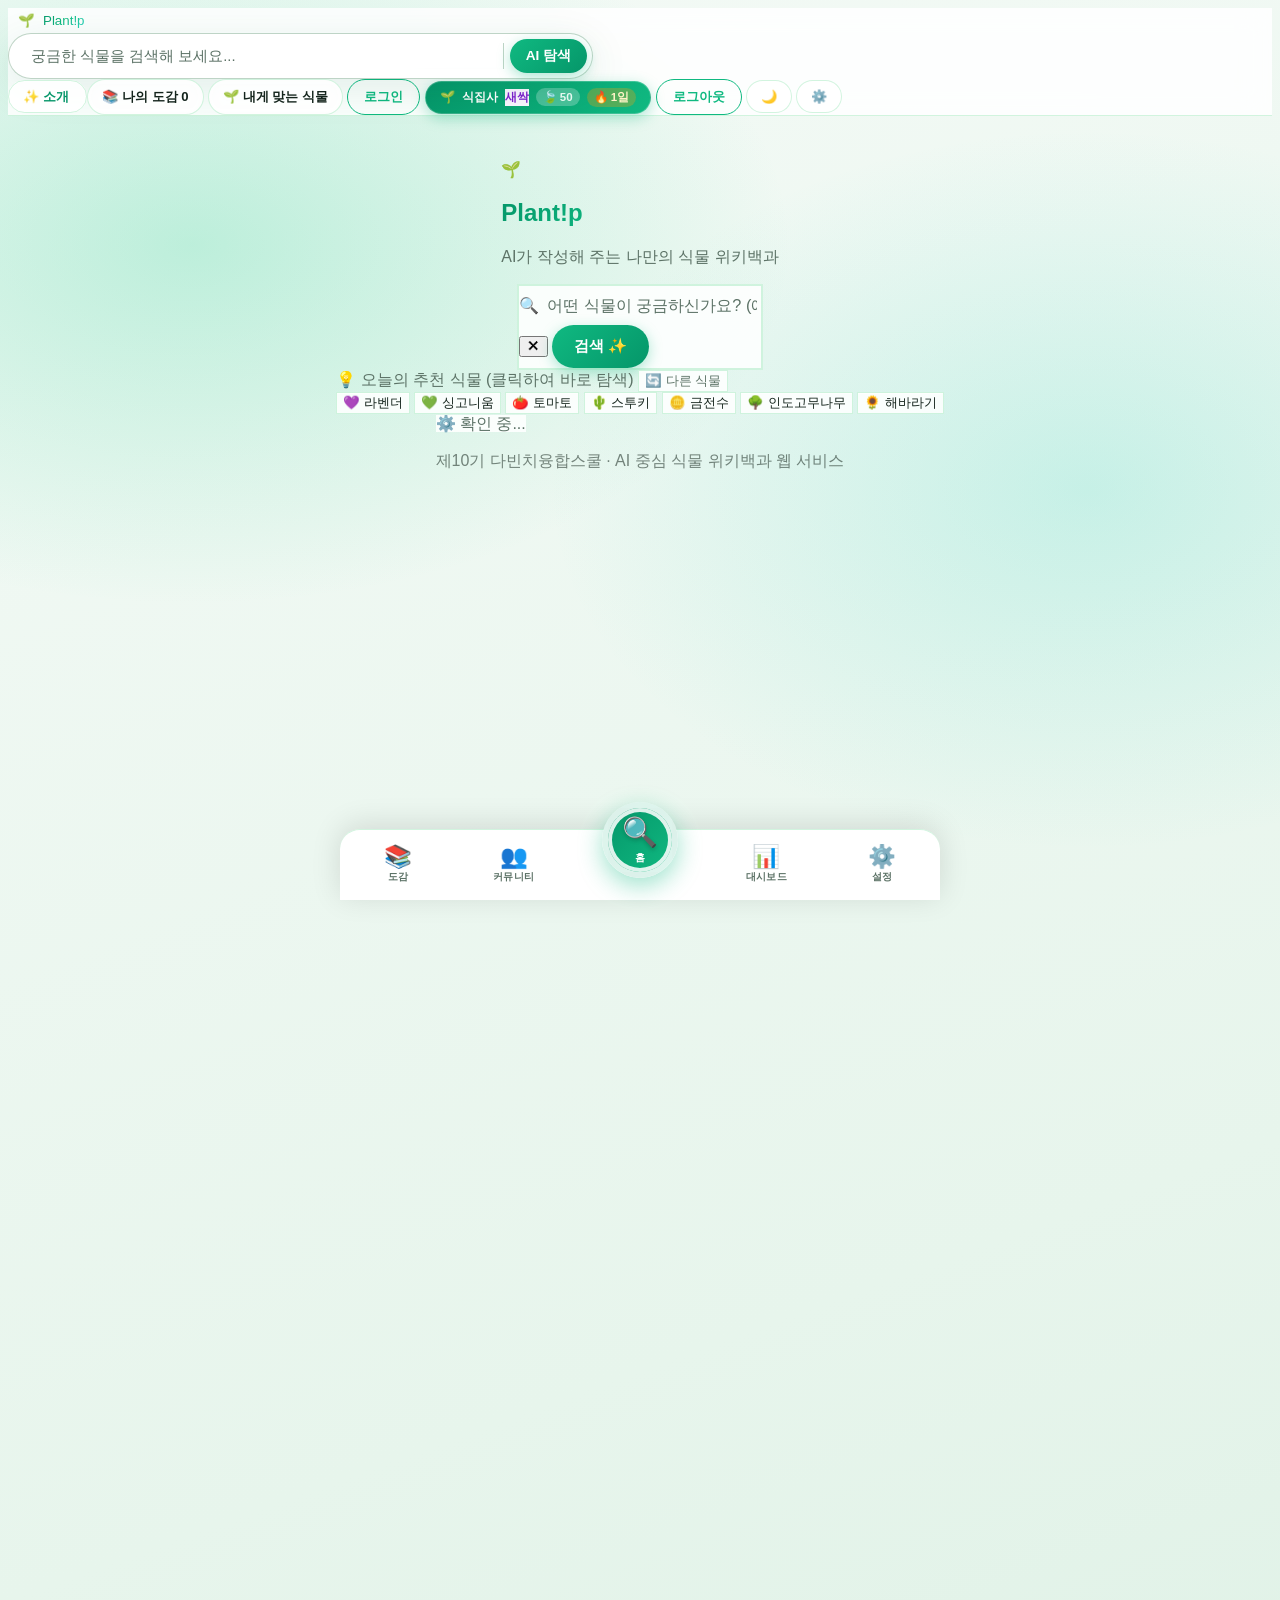
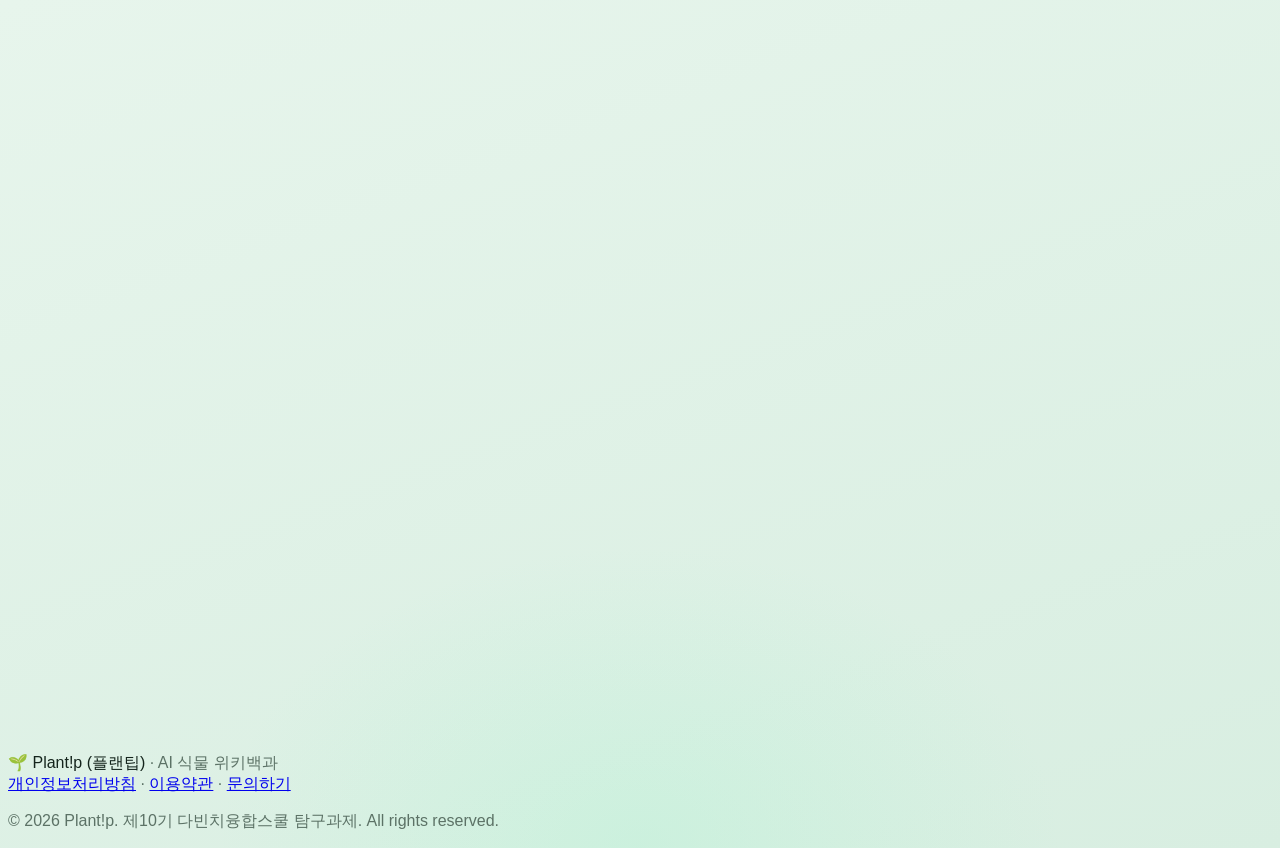
==== commit fc0a5969: "fix: restore auth modal and hero layout, fix corrupted hangul, update sitemap and cache version to v" ====
--- a/templates/index.html
+++ b/templates/index.html
@@ -1,8 +1,12 @@
 <!DOCTYPE html>
 <html lang="ko" data-theme="light">
+
 <head>
     <meta charset="UTF-8">
     <meta name="viewport" content="width=device-width, initial-scale=1.0, viewport-fit=cover">
+    <meta http-equiv="Cache-Control" content="no-cache, no-store, must-revalidate">
+    <meta http-equiv="Pragma" content="no-cache">
+    <meta http-equiv="Expires" content="0">
     <title>Plant!p — AI 식물 위키백과</title>
     <!-- SEO Meta Tags -->
     <meta name="google-site-verification" content="dze28Gy_nSIgepz5mHr7i0DSwBM9s8soOoXxAgzrpfc" />
@@ -41,59 +45,75 @@
         }
     </script>
     <script>
-        // 테마 초기화 (FOUC 방지) — 저장된 테마 또는 라이트 기본
-        (function () {
-            var t = 'light';
-            try { t = localStorage.getItem('pwiki-theme') || 'light'; } catch (e) {}
-            document.documentElement.dataset.theme = t;
-        })();
+            // 테마 초기화 (FOUC 방지) — 저장된 테마 또는 라이트 기본
+            (function () {
+                var t = 'light';
+                try { t = localStorage.getItem('pwiki-theme') || 'light'; } catch (e) { }
+                document.documentElement.dataset.theme = t;
+            })();
     </script>
-    <link rel="stylesheet" href="/static/css/style.css?v=20261018_admin_v8">
+    <link rel="stylesheet" href="/static/css/style.css?v=20261117_v26">
 </head>
+
 <body>
 
     <!-- ===================== 탑바 (항상 고정 표시) ===================== -->
     <header id="topbar">
         <div class="flex flex-wrap items-center justify-between gap-3 px-4 md:px-8 py-3"
-             style="background: var(--card-bg); border-bottom: 1px solid var(--card-border); backdrop-filter: blur(14px);">
-            
+            style="background: var(--card-bg); border-bottom: 1px solid var(--card-border); backdrop-filter: blur(14px);">
+
             <!-- 로고 및 홈 버튼 -->
-            <button id="home-logo-btn" onclick="returnHome()" title="홈으로 돌아가기" aria-label="홈으로" class="flex items-center gap-2">
+            <button id="home-logo-btn" onclick="returnHome()" title="홈으로 돌아가기" aria-label="홈으로"
+                class="flex items-center gap-2">
                 <span class="text-2xl brand-icon shrink-0" style="animation-duration: 3s">🌱</span>
                 <span class="text-xl font-extrabold tracking-tight shrink-0 hidden sm:inline"
-                      style="background: linear-gradient(135deg, #059669, #10b981 50%, #2dd4bf); -webkit-background-clip: text; background-clip: text; color: transparent;">Plant!p</span>
+                    style="background: linear-gradient(135deg, #059669, #10b981 50%, #2dd4bf); -webkit-background-clip: text; background-clip: text; color: transparent;">Plant!p</span>
             </button>
-            
+
             <!-- 중앙 검색창 -->
-            <form id="topbar-form" class="search-shell flex-1 max-w-xl mx-며새" onsubmit="handleSearch(event)" aria-label="식물 AI 검색">
+            <form id="topbar-form" class="search-shell flex-1 max-w-xl mx-auto" onsubmit="handleSearch(event)"
+                aria-label="식물 AI 검색">
                 <input type="text" id="topbar-input" class="search-input w-full" placeholder="궁금한 식물을 검색해 보세요..."
-                       autocomplete="off" aria-label="식물 이름 검색">
+                    autocomplete="off" aria-label="식물 이름 검색">
                 <span class="shell-divider"></span>
                 <button type="submit" class="submit-btn shrink-0" aria-label="AI 탐색 시작">AI 탐색</button>
             </form>
-            
+
             <!-- 우상단 글로벌 액션 -->
             <div class="flex items-center gap-1 sm:gap-2">
-                <a href="/intro" class="global-btn hidden md:inline-flex items-center gap-1.5 font-bold" title="Plant!p 소개 & 기능 안내" style="color: #059669; text-decoration: none;">
+                <a href="/intro" class="global-btn hidden md:inline-flex items-center gap-1.5 font-bold"
+                    title="Plant!p 소개 & 기능 안내" style="color: #059669; text-decoration: none;">
                     <span>✨</span> 소개
                 </a>
-                <button id="history-open-btn" class="global-btn hidden sm:block" onclick="openHistoryModal()" title="나의 식물 도감">
-                    📚 나의 도감 <span id="history-count-dot" class="ml-0.5 text-[10px] bg-emerald-500 text-white px-1.5 py-0.5 rounded-full hidden">0</span>
-                </button>
-                <button id="quiz-open-btn" class="global-btn hidden md:block" onclick="openQuizModal()" title="나에게 맞는 식물 찾기 (3초 퀴즈)" aria-label="식물 MBTI 퀴즈 열기">
+                <button id="history-open-btn" class="global-btn hidden sm:block" onclick="openHistoryModal()"
+                    title="나의 식물 도감">
+                    📚 나의 도감 <span id="history-count-dot"
+                        class="ml-0.5 text-[10px] bg-emerald-500 text-white px-1.5 py-0.5 rounded-full hidden">0</span>
+                </button>
+                <button id="quiz-open-btn" class="global-btn hidden md:block" onclick="openQuizModal()"
+                    title="나에게 맞는 식물 찾기 (3초 퀴즈)" aria-label="식물 MBTI 퀴즈 열기">
                     🌱 내게 맞는 식물
                 </button>
-                <button id="login-btn" class="btn-outline text-xs sm:text-sm" onclick="openAuth()" title="로그인 (수퍼베이스 클라우드)" aria-label="로그인">로그인</button>
-                <div id="며소-user-chip" class="며소-user-chip hidden" onclick="openProfileModal()" title="나의 프로필 & 연속학습 (클릭하여 열기)" aria-label="나의 프로필 및 연속학습">
-                    <span id="며소-user-avatar">🌱</span>
-                    <span id="며소-user-name" class="hidden sm:inline">식집사</span>
-                    <span id="며소-user-title" class="px-2 py-0.5 rounded-full text-[10px] font-bold hidden sm:inline-flex" style="background: var(--tile-purple-bg); color: var(--tile-purple-tx);">새싹</span>
-                    <span class="chip-badge leaf hidden sm:inline-flex" title="보유 리프">🍃 <span id="며소-user-leaves">50</span></span>
-                    <span class="chip-badge streak" title="연속 학습 스트릭"><span class="streak-flame-pulse">🔥</span> <span id="며소-user-streak">1일</span></span>
-                </div>
-                <button id="며소-logout-btn" class="btn-outline text-xs hidden" onclick="logoutAuth()" title="로그아웃" aria-label="로그아웃">로그아웃</button>
-                <button id="theme-toggle" class="global-btn" onclick="샣힏쏘듣()" title="다크/화이트 모드 전환" aria-label="테마 전환">🌙</button>
-                <button id="settings-open-btn" class="global-btn hidden sm:block" onclick="openSettings()" title="설정 및 환경설정" aria-label="설정 열기">⚙️</button>
+                <button id="login-btn" class="btn-outline text-xs sm:text-sm" onclick="openAuth()"
+                    title="로그인 (수퍼베이스 클라우드)" aria-label="로그인">로그인</button>
+                <div id="auth-user-chip" class="auth-user-chip hidden" onclick="openProfileModal()"
+                    title="나의 프로필 & 연속학습 (클릭하여 열기)" aria-label="나의 프로필 및 연속학습">
+                    <span id="auth-user-avatar">🌱</span>
+                    <span id="auth-user-name" class="hidden sm:inline">식집사</span>
+                    <span id="auth-user-title"
+                        class="px-2 py-0.5 rounded-full text-[10px] font-bold hidden sm:inline-flex"
+                        style="background: var(--tile-purple-bg); color: var(--tile-purple-tx);">새싹</span>
+                    <span class="chip-badge leaf hidden sm:inline-flex" title="보유 리프">🍃 <span
+                            id="auth-user-leaves">50</span></span>
+                    <span class="chip-badge streak" title="연속 학습 스트릭"><span class="streak-flame-pulse">🔥</span> <span
+                            id="auth-user-streak">1일</span></span>
+                </div>
+                <button id="auth-logout-btn" class="btn-outline text-xs hidden" onclick="logoutAuth()" title="로그아웃"
+                    aria-label="로그아웃">로그아웃</button>
+                <button id="theme-toggle" class="global-btn" onclick="toggleTheme()" title="다크/화이트 모드 전환"
+                    aria-label="테마 전환">🌙</button>
+                <button id="settings-open-btn" class="global-btn hidden sm:block" onclick="openSettings()"
+                    title="설정 및 환경설정" aria-label="설정 열기">⚙️</button>
             </div>
         </div>
     </header>
@@ -102,7 +122,8 @@
     <section id="hero">
         <!-- 브랜딩 (거대한 Plant!p 로고) -->
         <div class="flex flex-col items-center mb-2 select-none pt-4">
-            <div class="flex items-center justify-center gap-4 md:gap-6 mb-2 hover:scale-105 transition-transform duration-300">
+            <div
+                class="flex items-center justify-center gap-4 md:gap-6 mb-2 hover:scale-105 transition-transform duration-300">
                 <span class="text-7xl md:text-[6rem] lg:text-[8rem] drop-shadow-md filter">🌱</span>
                 <h1 id="hero-greeting" class="text-7xl md:text-[6rem] lg:text-[8rem] font-extrabold tracking-tight"
                     style="background: linear-gradient(135deg, #059669, #10b981 45%, #2dd4bf); -webkit-background-clip: text; background-clip: text; color: transparent;">
@@ -115,15 +136,20 @@
         </div>
 
         <!-- 중앙 검색창 -->
-        <form id="search-form" onsubmit="handleSearch(event)" class="relative w-full max-w-2xl mt-4 sm:mt-6 transition-all duration-300 transform">
-            <div class="relative flex items-center shadow-lg hover:shadow-xl transition-shadow duration-300 rounded-2xl" style="background: var(--card-bg); border: 2px solid var(--card-border);">
-                <span class="absolute left-5 text-xl sm:text-2xl pointer-events-none" style="color: var(--muted)">🔍</span>
+        <form id="search-form" onsubmit="handleSearch(event)"
+            class="relative w-full max-w-2xl mt-4 sm:mt-6 transition-all duration-300 transform">
+            <div class="relative flex items-center shadow-lg hover:shadow-xl transition-shadow duration-300 rounded-2xl"
+                style="background: var(--card-bg); border: 2px solid var(--card-border);">
+                <span class="absolute left-5 text-xl sm:text-2xl pointer-events-none"
+                    style="color: var(--muted)">🔍</span>
                 <input type="text" id="plant-input" class="search-input w-full pl-14 pr-32"
-                       placeholder="어떤 식물이 궁금하신가요? (예: 몬스테라)" autocomplete="off" aria-label="식물 이름 검색">
+                    placeholder="어떤 식물이 궁금하신가요? (예: 몬스테라)" autocomplete="off" aria-label="식물 이름 검색">
                 <div class="absolute right-2 flex items-center gap-1.5">
-                    <button type="button" class="clear-btn text-lg p-2" onclick="clearInput()" title="지우기" aria-label="검색어 지우기">✕</button>
-                    <button type="submit" class="submit-btn px-4 py-2.5 sm:px-5 sm:py-3 rounded-xl font-bold text-white shadow-sm transition-all duration-200"
-                            style="background: linear-gradient(135deg, #10b981, #059669);" aria-label="검색 시작">
+                    <button type="button" class="clear-btn text-lg p-2" onclick="clearInput()" title="지우기"
+                        aria-label="검색어 지우기">✕</button>
+                    <button type="submit"
+                        class="submit-btn px-4 py-2.5 sm:px-5 sm:py-3 rounded-xl font-bold text-white shadow-sm transition-all duration-200"
+                        style="background: linear-gradient(135deg, #10b981, #059669);" aria-label="검색 시작">
                         <span class="hidden sm:inline">검색</span>
                         <span class="sm:hidden">✨</span>
                     </button>
@@ -135,10 +161,12 @@
         <div id="quick-recommend-section" class="mt-8 flex flex-col items-center w-full max-w-2xl px-4">
             <div class="flex items-center justify-between w-full mb-3 px-1">
                 <span class="text-xs font-bold tracking-wide flex items-center gap-1.5" style="color: var(--muted)">
-                    <span>💡</span> 오늘의 추천 식물 <span class="text-[11px] font-normal opacity-80 hidden sm:inline">(클릭하여 바로 탐색)</span>
+                    <span>💡</span> 오늘의 추천 식물 <span class="text-[11px] font-normal opacity-80 hidden sm:inline">(클릭하여 바로
+                        탐색)</span>
                 </span>
-                <button type="button" onclick="renderRandomRecommendPlants()" class="recommend-refresh-btn text-xs font-semibold flex items-center gap-1 px-2.5 py-1 rounded-full border cursor-pointer"
-                        title="다른 식물 추천받기">
+                <button type="button" onclick="renderRandomRecommendPlants()"
+                    class="recommend-refresh-btn text-xs font-semibold flex items-center gap-1 px-2.5 py-1 rounded-full border cursor-pointer"
+                    title="다른 식물 추천받기">
                     <span>🔄</span> 다른 식물
                 </button>
             </div>
@@ -150,13 +178,14 @@
         <!-- 하단 상태 + 푸터 -->
         <div class="mt-6 flex flex-col items-center gap-2">
             <span id="ai-status" class="px-3 py-1 rounded-full text-[10px] font-bold border"
-                  style="background: var(--card-bg); border-color: var(--card-border); color: var(--muted)">⚙️ 확인 중...</span>
+                style="background: var(--card-bg); border-color: var(--card-border); color: var(--muted)">⚙️ 확인
+                중...</span>
             <p class="text-[10px] font-semibold" style="color: var(--footer-tx)">제10기 다빈치융합스쿨 · AI 중심 식물 위키백과 웹 서비스</p>
         </div>
     </section>
 
     <!-- ===================== 결과 스테이지 ===================== -->
-    <main id="stage" class="max-w-4xl mx-며새">
+    <main id="stage" class="max-w-4xl mx-auto">
         <!-- Loading -->
         <div id="loading-state" class="hidden">
             <div class="wiki-card p-10 md:p-14 text-center space-y-5">
@@ -166,8 +195,11 @@
                 </div>
                 <h3 class="text-xl font-extrabold">Gemini AI가 식물 위키 도감을 작성하고 있어요!</h3>
                 <p style="color: var(--muted)" class="text-sm">물주기 방법 · 병충해 대처법 · 상식 정확도 판별 중입니다... 🤖✨</p>
-                <div class="mx-며새 w-full max-w-xs h-1.5 rounded-full overflow-hidden" style="background: var(--tile-em-bg)">
-                    <div class="h-full w-1/3 rounded-full" style="background: linear-gradient(90deg, transparent, #10b981, transparent); animation: slideBar 1.2s ease-in-out infinite;"></div>
+                <div class="mx-auto w-full max-w-xs h-1.5 rounded-full overflow-hidden"
+                    style="background: var(--tile-em-bg)">
+                    <div class="h-full w-1/3 rounded-full"
+                        style="background: linear-gradient(90deg, transparent, #10b981, transparent); animation: slideBar 1.2s ease-in-out infinite;">
+                    </div>
                 </div>
             </div>
         </div>
@@ -177,20 +209,25 @@
             <div id="wiki-card" class="wiki-card p-6 md:p-8 space-y-6">
 
                 <!-- 헤더 -->
-                <div class="flex flex-col md:flex-row md:items-center justify-between pb-4 border-b gap-4" style="border-color: var(--card-border)">
+                <div class="flex flex-col md:flex-row md:items-center justify-between pb-4 border-b gap-4"
+                    style="border-color: var(--card-border)">
                     <div class="flex items-center space-x-4">
-                        <span id="card-emoji" class="text-5xl md:text-6xl p-3 rounded-2xl" style="background: var(--tile-em-bg)">🌱</span>
+                        <span id="card-emoji" class="text-5xl md:text-6xl p-3 rounded-2xl"
+                            style="background: var(--tile-em-bg)">🌱</span>
                         <div>
                             <div class="flex items-center flex-wrap gap-2">
                                 <h3 id="card-name" class="text-2xl md:text-3xl font-extrabold">식물 이름</h3>
                                 <span id="card-source-badge" class="px-2.5 py-0.5 rounded-full text-xs font-bold"
-                                      style="background: var(--tile-purple-bg); color: var(--tile-purple-tx)">🤖 Gemini AI 실시간 생성</span>
+                                    style="background: var(--tile-purple-bg); color: var(--tile-purple-tx)">🤖 Gemini AI
+                                    실시간 생성</span>
                             </div>
-                            <p id="card-scientific" class="text-sm italic mt-0.5" style="color: var(--muted)">Scientific Name</p>
+                            <p id="card-scientific" class="text-sm italic mt-0.5" style="color: var(--muted)">Scientific
+                                Name</p>
                         </div>
                     </div>
                     <div class="flex items-center gap-2">
-                        <button onclick="refreshSearch()" title="AI로 다시 새로고침 생성" class="global-btn text-xs">🔄 AI 다시 생성</button>
+                        <button onclick="refreshSearch()" title="AI로 다시 새로고침 생성" class="global-btn text-xs">🔄 AI 다시
+                            생성</button>
                     </div>
                 </div>
 
@@ -204,18 +241,24 @@
                 <div id="belief-section" class="belief-box hidden rounded-2xl p-4 md:p-5 space-y-3 shadow-sm">
                     <h4 class="font-extrabold text-sm flex items-center gap-1.5">
                         <span>🧠 AI 상식 정확도 판별</span>
-                        <span id="belief-verdict-badge" class="px-2 py-0.5 rounded-full text-[10px] font-bold" style="background: var(--card-bg)"></span>
+                        <span id="belief-verdict-badge" class="px-2 py-0.5 rounded-full text-[10px] font-bold"
+                            style="background: var(--card-bg)"></span>
                     </h4>
                     <div class="rounded-xl px-3 py-2 text-xs opacity-90" style="background: var(--card-bg)">
                         💭 흔히 알려진 상식: <span id="belief-myth" class="font-semibold">-</span>
                     </div>
                     <p id="belief-summary" class="font-bold text-sm md:text-base">AI 분석 결과: ...</p>
                     <!-- 찬/반 띠 그래프 -->
-                    <div class="flex w-full h-9 rounded-full overflow-hidden border shadow-inner" style="border-color: var(--belief-bd)">
-                        <div id="belief-true-bar" class="bg-gradient-to-r from-emerald-400 to-emerald-600 text-white text-xs font-bold flex items-center justify-center overflow-hidden transition-all duration-700" style="width:50%">
+                    <div class="flex w-full h-9 rounded-full overflow-hidden border shadow-inner"
+                        style="border-color: var(--belief-bd)">
+                        <div id="belief-true-bar"
+                            class="bg-gradient-to-r from-emerald-400 to-emerald-600 text-white text-xs font-bold flex items-center justify-center overflow-hidden transition-all duration-700"
+                            style="width:50%">
                             <span id="belief-true-label">맞다! 50%</span>
                         </div>
-                        <div id="belief-false-bar" class="bg-gradient-to-r from-rose-500 to-orange-500 text-white text-xs font-bold flex items-center justify-center overflow-hidden transition-all duration-700" style="width:50%">
+                        <div id="belief-false-bar"
+                            class="bg-gradient-to-r from-rose-500 to-orange-500 text-white text-xs font-bold flex items-center justify-center overflow-hidden transition-all duration-700"
+                            style="width:50%">
                             <span id="belief-false-label">아니다! 50%</span>
                         </div>
                     </div>
@@ -232,8 +275,9 @@
                         <div class="flex-1 min-w-0">
                             <div class="flex items-center justify-between">
                                 <h4 class="font-bold text-sm">물주기 방법</h4>
-                                <span id="card-watering-badge" class="hidden px-2 py-0.5 rounded-full text-[10px] font-bold"
-                                      style="background: var(--tile-blue-bg); color: var(--tile-blue-tx)">
+                                <span id="card-watering-badge"
+                                    class="hidden px-2 py-0.5 rounded-full text-[10px] font-bold"
+                                    style="background: var(--tile-blue-bg); color: var(--tile-blue-tx)">
                                     💧 약 7일 간격
                                 </span>
                             </div>
@@ -279,8 +323,8 @@
                 <div class="tile tile-em space-y-2.5">
                     <h4 class="font-extrabold text-sm flex items-center gap-1.5">🛒 Plant!p 추천 우수 종자 구매처</h4>
                     <a id="card-purchase-link"
-                       class="purchase-btn flex items-center justify-center gap-2 w-full rounded-2xl px-5 py-4 font-extrabold text-sm sm:text-base bg-gradient-to-r from-emerald-500 to-teal-600 text-white shadow-md hover:scale-105 hover:shadow-xl active:scale-100 transition-all duration-300"
-                       href="https://asiaseedmall.com" target="_blank" rel="noopener noreferrer">
+                        class="purchase-btn flex items-center justify-center gap-2 w-full rounded-2xl px-5 py-4 font-extrabold text-sm sm:text-base bg-gradient-to-r from-emerald-500 to-teal-600 text-white shadow-md hover:scale-105 hover:shadow-xl active:scale-100 transition-all duration-300"
+                        href="https://asiaseedmall.com" target="_blank" rel="noopener noreferrer">
                         <span id="card-purchase-text">🌱 우수 씨앗 정식 구매처 바로가기 ➡️</span>
                     </a>
                 </div>
@@ -312,7 +356,7 @@
     </main>
 
     <!-- ===================== 대시보드 뷰 (하단바 탭으로 진입) ===================== -->
-    <main id="dashboard-view" class="max-w-4xl mx-며새" role="main" aria-label="나의 대시보드">
+    <main id="dashboard-view" class="max-w-4xl mx-auto" role="main" aria-label="나의 대시보드">
         <div class="dashboard-header">
             <h2 class="dashboard-title">📊 나의 대시보드</h2>
             <div class="dashboard-user">
@@ -324,21 +368,22 @@
         <!-- 스마트 물주기 섹션 -->
         <section id="watering-section" class="dashboard-section" aria-labelledby="watering-section-title">
             <h3 id="watering-section-title" class="dashboard-section-title">💧 스마트 물주기</h3>
-            
+
             <!-- 인증 게이트 (미로그인 시 표시) -->
-            <div id="watering-며소-gate" class="며소-gate-overlay">
-                <div class="며소-gate-content">
-                    <span class="며소-gate-icon">🔒</span>
-                    <h4 class="며소-gate-title">로그인이 필요한 기능입니다</h4>
-                    <p class="며소-gate-desc">등록한 식물의 물주기 D-Day 현황을 확인하고<br>물주기 기록을 관리하려면 로그인이 필요해요.</p>
-                    <button class="며소-gate-btn" onclick="openAuth()">🔐 로그인하러 가기</button>
+            <div id="watering-auth-gate" class="auth-gate-overlay">
+                <div class="auth-gate-content">
+                    <span class="auth-gate-icon">🔒</span>
+                    <h4 class="auth-gate-title">로그인이 필요한 기능입니다</h4>
+                    <p class="auth-gate-desc">등록한 식물의 물주기 D-Day 현황을 확인하고<br>물주기 기록을 관리하려면 로그인이 필요해요.</p>
+                    <button class="auth-gate-btn" onclick="openAuth()">🔐 로그인하러 가기</button>
                 </div>
             </div>
 
             <!-- 물주기 카드 리스트 (로그인 시 표시) -->
             <div id="watering-cards-container" class="hidden">
-                <div id="watering-warm-quote" class="p-3 mb-4 rounded-2xl text-xs sm:text-sm font-semibold flex items-center gap-2 border shadow-xs"
-                     style="background: var(--tile-blue-bg); color: var(--tile-blue-tx); border-color: var(--card-border);">
+                <div id="watering-warm-quote"
+                    class="p-3 mb-4 rounded-2xl text-xs sm:text-sm font-semibold flex items-center gap-2 border shadow-xs"
+                    style="background: var(--tile-blue-bg); color: var(--tile-blue-tx); border-color: var(--card-border);">
                     <span class="text-base">💧</span>
                     <span id="watering-warm-quote-text">우리 초록 친구가 목말라해요. 사랑의 물 한 방울 어때요? 💧🌿</span>
                 </div>
@@ -354,14 +399,14 @@
         <!-- 이메일 알림 설정 섹션 -->
         <section id="notification-section" class="dashboard-section" aria-labelledby="notification-section-title">
             <h3 id="notification-section-title" class="dashboard-section-title">📬 이메일 알림 설정</h3>
-            
+
             <!-- 인증 게이트 (미로그인 시 표시) -->
-            <div id="notification-며소-gate" class="며소-gate-overlay">
-                <div class="며소-gate-content">
-                    <span class="며소-gate-icon">🔒</span>
-                    <h4 class="며소-gate-title">로그인이 필요한 기능입니다</h4>
-                    <p class="며소-gate-desc">물주기 알림 이메일을 받고 설정을 관리하려면<br>로그인이 필요해요.</p>
-                    <button class="며소-gate-btn" onclick="openAuth()">🔐 로그인하러 가기</button>
+            <div id="notification-auth-gate" class="auth-gate-overlay">
+                <div class="auth-gate-content">
+                    <span class="auth-gate-icon">🔒</span>
+                    <h4 class="auth-gate-title">로그인이 필요한 기능입니다</h4>
+                    <p class="auth-gate-desc">물주기 알림 이메일을 받고 설정을 관리하려면<br>로그인이 필요해요.</p>
+                    <button class="auth-gate-btn" onclick="openAuth()">🔐 로그인하러 가기</button>
                 </div>
             </div>
 
@@ -371,21 +416,23 @@
                 <span id="notification-status-badge" class="notification-status-badge pending">
                     ⏳ 오늘 발송된 알림 없음 (다음 알림 대기 중)
                 </span>
-                
+
                 <div class="tile tile-blue">
                     <p class="font-bold text-sm">🌅 아침 알림 (오전 9시)</p>
                     <p class="text-xs mt-1" style="color: var(--muted)">물주기 D-Day인 식물이 있을 때 이메일로 알려드려요.</p>
                     <label class="switch mt-3" title="아침 알림 켜기/끄기">
-                        <input type="checkbox" id="morning-notification-toggle" onchange="toggleMorningNotification(this.checked)" aria-label="아침 알림 전환">
+                        <input type="checkbox" id="morning-notification-toggle"
+                            onchange="toggleMorningNotification(this.checked)" aria-label="아침 알림 전환">
                         <span class="slider"></span>
                     </label>
                 </div>
-                
+
                 <div class="tile tile-amber mt-3">
                     <p class="font-bold text-sm">🔔 즉시 알림</p>
                     <p class="text-xs mt-1" style="color: var(--muted)">물 줬어요 버튼을 누르면 즉시 확인 알림을 보내요.</p>
                     <label class="switch mt-3" title="즉시 알림 켜기/끄기">
-                        <input type="checkbox" id="instant-notification-toggle" onchange="toggleInstantNotification(this.checked)" aria-label="즉시 알림 전환">
+                        <input type="checkbox" id="instant-notification-toggle"
+                            onchange="toggleInstantNotification(this.checked)" aria-label="즉시 알림 전환">
                         <span class="slider"></span>
                     </label>
                 </div>
@@ -393,8 +440,9 @@
         </section>
     </main>
 
-    <!-- ===================== 서비스 공식 푸터 ===================== -->
-    <footer id="main-footer" class="max-w-4xl mx-며새 px-4 pt-10 pb-28 text-center border-t mt-12" style="border-color: var(--card-border)">
+    <!-- ===================== 서비스 공식 푸터 (법적 고지 & 이용 안내) ===================== -->
+    <footer id="main-footer" class="max-w-4xl mx-auto px-4 pt-10 pb-28 text-center border-t mt-12"
+        style="border-color: var(--card-border)">
         <div class="flex flex-col sm:flex-row items-center justify-between gap-4 text-xs" style="color: var(--muted)">
             <div class="flex items-center gap-2">
                 <span class="text-xl">🌱</span>
@@ -425,14 +473,14 @@
                 <span class="nav-icon">👥</span>
                 <span class="nav-label">커뮤니티</span>
             </button>
-            
+
             <div class="nav-item center-fab-container">
                 <button class="center-fab" data-view="home" onclick="switchView('home')" aria-label="홈">
                     <span class="fab-icon">🔍</span>
                     <span class="fab-label">홈</span>
                 </button>
             </div>
-            
+
             <button class="nav-item" data-view="dashboard" onclick="switchView('dashboard')" aria-label="대시보드">
                 <span class="nav-icon">📊</span>
                 <span class="nav-label">대시보드</span>
@@ -446,22 +494,25 @@
 
     <!-- ===================== 식집사 커뮤니티 모달 (풀스크린 뷰) ===================== -->
     <div id="community-modal" onclick="closeCommunityOnBackdrop(event)" class="community-modal-overlay"
-         style="display:none; position:fixed; inset:0; z-index:9990; background:rgba(0,0,0,0.6); backdrop-filter:blur(8px); align-items:center; justify-content:center; padding:16px;">
+        style="display:none; position:fixed; inset:0; z-index:9990; background:rgba(0,0,0,0.6); backdrop-filter:blur(8px); align-items:center; justify-content:center; padding:16px;">
         <div class="community-panel" role="dialog" aria-label="식집사 커뮤니티">
             <!-- 1. 커뮤니티 헤더 (타이틀 & 닫기) -->
             <div class="community-header">
                 <div class="flex items-center gap-2.5">
                     <span class="text-2xl animate-bounce" style="animation-duration: 2.5s">🌿</span>
                     <div>
-                        <h2 class="text-lg font-black tracking-tight flex items-center gap-2" style="color: var(--text);">
+                        <h2 class="text-lg font-black tracking-tight flex items-center gap-2"
+                            style="color: var(--text);">
                             <span>식집사 커뮤니티</span>
-                            <span class="text-[10px] px-2 py-0.5 rounded-full font-bold bg-emerald-500 text-white">LIVE</span>
+                            <span
+                                class="text-[10px] px-2 py-0.5 rounded-full font-bold bg-emerald-500 text-white">LIVE</span>
                         </h2>
                         <p class="text-xs" style="color: var(--muted);">초록빛 일상을 공유하고 친구들과 소통해요 💬</p>
                     </div>
                 </div>
                 <button onclick="closeCommunityView()" class="modal-close-btn" aria-label="커뮤니티 닫기">
-                    <svg width="14" height="14" viewBox="0 0 14 14" fill="none" stroke="currentColor" stroke-width="2" stroke-linecap="round" stroke-linejoin="round">
+                    <svg width="14" height="14" viewBox="0 0 14 14" fill="none" stroke="currentColor" stroke-width="2"
+                        stroke-linecap="round" stroke-linejoin="round">
                         <line x1="2" y1="2" x2="12" y2="12"></line>
                         <line x1="12" y1="2" x2="2" y2="12"></line>
                     </svg>
@@ -472,7 +523,8 @@
             <div class="community-control-bar">
                 <!-- [1] 필터 -->
                 <div class="community-filter-group">
-                    <select id="community-tag-filter" onchange="onCommunityFilterChange()" class="community-select" aria-label="태그 필터">
+                    <select id="community-tag-filter" onchange="onCommunityFilterChange()" class="community-select"
+                        aria-label="태그 필터">
                         <option value="전체">🏷️ 전체 글</option>
                         <option value="자랑">🌿 식물 자랑</option>
                         <option value="질문">❓ 질문/Q&A</option>
@@ -483,7 +535,8 @@
 
                 <!-- [2] 정렬 -->
                 <div class="community-sort-group">
-                    <select id="community-sort-select" onchange="onCommunitySortChange()" class="community-select" aria-label="정렬">
+                    <select id="community-sort-select" onchange="onCommunitySortChange()" class="community-select"
+                        aria-label="정렬">
                         <option value="latest">⏱️ 최신순</option>
                         <option value="popular">❤️ 인기순</option>
                         <option value="friends">🌟 친구글만</option>
@@ -493,14 +546,16 @@
                 <div class="flex-1"></div>
 
                 <!-- [3] 친구 -->
-                <button type="button" onclick="openCommunityFriendsModal()" class="community-action-btn friend-btn" aria-label="친구 관리">
+                <button type="button" onclick="openCommunityFriendsModal()" class="community-action-btn friend-btn"
+                    aria-label="친구 관리">
                     <span>👥</span>
                     <span class="font-bold text-xs">친구</span>
                     <span id="community-friend-count" class="friend-count-badge">0</span>
                 </button>
 
                 <!-- [4] 글쓰기 -->
-                <button type="button" onclick="openCommunityWriteModal()" class="community-action-btn write-btn" aria-label="글쓰기">
+                <button type="button" onclick="openCommunityWriteModal()" class="community-action-btn write-btn"
+                    aria-label="글쓰기">
                     <span>✏️</span>
                     <span class="font-bold text-xs">글쓰기</span>
                 </button>
@@ -519,7 +574,8 @@
                     <span class="text-5xl block mb-3">🪴</span>
                     <p class="font-bold text-base" style="color: var(--text);">아직 등록된 글이 없어요!</p>
                     <p class="text-xs mt-1" style="color: var(--muted);">첫 번째 식물 소식을 들려주세요 (+5 리프 지급 🎉)</p>
-                    <button type="button" onclick="openCommunityWriteModal()" class="submit-btn mt-4 px-5 py-2 text-xs">첫 글 작성하기</button>
+                    <button type="button" onclick="openCommunityWriteModal()"
+                        class="submit-btn mt-4 px-5 py-2 text-xs">첫 글 작성하기</button>
                 </div>
             </div>
         </div>
@@ -527,7 +583,7 @@
 
     <!-- ===================== 글쓰기 모달 ===================== -->
     <div id="community-write-modal" onclick="closeCommunityWriteOnBackdrop(event)" class="community-submodal-overlay"
-         style="display:none; position:fixed; inset:0; z-index:9995; background:rgba(0,0,0,0.65); backdrop-filter:blur(6px); align-items:center; justify-content:center; padding:16px;">
+        style="display:none; position:fixed; inset:0; z-index:9995; background:rgba(0,0,0,0.65); backdrop-filter:blur(6px); align-items:center; justify-content:center; padding:16px;">
         <div class="modal-panel write-panel" role="dialog" aria-label="새 글 작성">
             <div class="flex items-center justify-between pb-3 border-b" style="border-color: var(--card-border);">
                 <div class="flex items-center gap-2">
@@ -535,7 +591,8 @@
                     <h3 class="font-extrabold text-base" style="color: var(--text);">식물 소식 나누기</h3>
                 </div>
                 <button onclick="closeCommunityWriteModal()" class="modal-close-btn" aria-label="닫기">
-                    <svg width="14" height="14" viewBox="0 0 14 14" fill="none" stroke="currentColor" stroke-width="2" stroke-linecap="round" stroke-linejoin="round">
+                    <svg width="14" height="14" viewBox="0 0 14 14" fill="none" stroke="currentColor" stroke-width="2"
+                        stroke-linecap="round" stroke-linejoin="round">
                         <line x1="2" y1="2" x2="12" y2="12"></line>
                         <line x1="12" y1="2" x2="2" y2="12"></line>
                     </svg>
@@ -554,9 +611,11 @@
                 </div>
 
                 <div>
-                    <textarea id="write-post-content" rows="4" maxlength="1000" class="w-full p-3 rounded-2xl text-sm focus:outline-none"
+                    <textarea id="write-post-content" rows="4" maxlength="1000"
+                        class="w-full p-3 rounded-2xl text-sm focus:outline-none"
                         placeholder="내 식물의 근황, 질문, 소소한 팁을 자유롭게 나눠보세요! 🌿&#10;(사진이나 움직이는 GIF도 함께 올릴 수 있어요!)"
-                        style="background: var(--bg); color: var(--text); border: 1px solid var(--card-border);" required></textarea>
+                        style="background: var(--bg); color: var(--text); border: 1px solid var(--card-border);"
+                        required></textarea>
                     <div class="flex justify-between items-center text-[11px] px-1 mt-1" style="color: var(--muted);">
                         <span>🤖 Gemini AI 실시간 클린 피드 검토 작동 중</span>
                         <span id="write-char-count">0 / 1000</span>
@@ -567,24 +626,31 @@
                 <div class="space-y-2">
                     <div class="flex items-center gap-2">
                         <label class="media-upload-btn cursor-pointer">
-                            <input type="file" id="write-post-file" accept="image/*,.햘" class="hidden" onchange="handleCommunityMediaSelect(event)">
+                            <input type="file" id="write-post-file" accept="image/*,.gif" class="hidden"
+                                onchange="handleCommunityMediaSelect(event)">
                             <span>📸 사진 / GIF 첨부</span>
                         </label>
                         <span class="text-[11px]" style="color: var(--muted);">움직이는 GIF와 사진 파일(JPG, PNG, GIF) 지원</span>
                     </div>
 
                     <!-- 이미지 미리보기 -->
-                    <div id="write-media-preview-box" class="hidden relative rounded-2xl overflow-hidden border max-h-48 flex items-center justify-center"
-                         style="background: rgba(0,0,0,0.05); border-color: var(--card-border);">
+                    <div id="write-media-preview-box"
+                        class="hidden relative rounded-2xl overflow-hidden border max-h-48 flex items-center justify-center"
+                        style="background: rgba(0,0,0,0.05); border-color: var(--card-border);">
                         <img id="write-media-preview-img" src="" alt="첨부 미리보기" class="max-h-48 object-contain">
-                        <button type="button" onclick="clearCommunityMediaPreview()" class="absolute top-2 right-2 bg-black/60 text-white rounded-full w-6 h-6 flex items-center justify-center text-xs hover:bg-black/80">✕</button>
-                        <span id="write-media-preview-badge" class="absolute bottom-2 left-2 bg-black/60 text-white text-[10px] px-2 py-0.5 rounded-full font-bold uppercase">IMAGE</span>
-                    </div>
-                </div>
-
-                <div class="flex items-center justify-end gap-2 pt-2 border-t" style="border-color: var(--card-border);">
-                    <button type="button" onclick="closeCommunityWriteModal()" class="global-btn text-xs px-4 py-2">취소</button>
-                    <button type="submit" id="write-submit-btn" class="submit-btn text-xs px-5 py-2 font-bold flex items-center gap-1.5"
+                        <button type="button" onclick="clearCommunityMediaPreview()"
+                            class="absolute top-2 right-2 bg-black/60 text-white rounded-full w-6 h-6 flex items-center justify-center text-xs hover:bg-black/80">✕</button>
+                        <span id="write-media-preview-badge"
+                            class="absolute bottom-2 left-2 bg-black/60 text-white text-[10px] px-2 py-0.5 rounded-full font-bold uppercase">IMAGE</span>
+                    </div>
+                </div>
+
+                <div class="flex items-center justify-end gap-2 pt-2 border-t"
+                    style="border-color: var(--card-border);">
+                    <button type="button" onclick="closeCommunityWriteModal()"
+                        class="global-btn text-xs px-4 py-2">취소</button>
+                    <button type="submit" id="write-submit-btn"
+                        class="submit-btn text-xs px-5 py-2 font-bold flex items-center gap-1.5"
                         style="background: linear-gradient(135deg, #059669, #10b981);">
                         <span>🚀 등록하기 (+5 🍃)</span>
                     </button>
@@ -594,8 +660,9 @@
     </div>
 
     <!-- ===================== 친구 관리 모달 ===================== -->
-    <div id="community-friends-modal" onclick="closeCommunityFriendsOnBackdrop(event)" class="community-submodal-overlay"
-         style="display:none; position:fixed; inset:0; z-index:9995; background:rgba(0,0,0,0.65); backdrop-filter:blur(6px); align-items:center; justify-content:center; padding:16px;">
+    <div id="community-friends-modal" onclick="closeCommunityFriendsOnBackdrop(event)"
+        class="community-submodal-overlay"
+        style="display:none; position:fixed; inset:0; z-index:9995; background:rgba(0,0,0,0.65); backdrop-filter:blur(6px); align-items:center; justify-content:center; padding:16px;">
         <div class="modal-panel friends-panel" role="dialog" aria-label="친구 관리">
             <div class="flex items-center justify-between pb-3 border-b" style="border-color: var(--card-border);">
                 <div class="flex items-center gap-2">
@@ -603,7 +670,8 @@
                     <h3 class="font-extrabold text-base" style="color: var(--text);">식물 친구 관리</h3>
                 </div>
                 <button onclick="closeCommunityFriendsModal()" class="modal-close-btn" aria-label="닫기">
-                    <svg width="14" height="14" viewBox="0 0 14 14" fill="none" stroke="currentColor" stroke-width="2" stroke-linecap="round" stroke-linejoin="round">
+                    <svg width="14" height="14" viewBox="0 0 14 14" fill="none" stroke="currentColor" stroke-width="2"
+                        stroke-linecap="round" stroke-linejoin="round">
                         <line x1="2" y1="2" x2="12" y2="12"></line>
                         <line x1="12" y1="2" x2="2" y2="12"></line>
                     </svg>
@@ -614,11 +682,14 @@
             <div class="mt-4 p-3.5 rounded-2xl" style="background: var(--bg); border: 1px solid var(--card-border);">
                 <p class="text-xs font-bold mb-1.5" style="color: var(--text);">➕ 친구 추가하기</p>
                 <form onsubmit="handleCommunityAddFriend(event)" class="flex gap-2">
-                    <input type="email" id="friend-add-email" placeholder="친구의 계정 이메일 입력..." class="flex-1 p-2 rounded-xl text-xs"
-                        style="background: var(--card-bg); color: var(--text); border: 1px solid var(--card-border);" required>
+                    <input type="email" id="friend-add-email" placeholder="친구의 계정 이메일 입력..."
+                        class="flex-1 p-2 rounded-xl text-xs"
+                        style="background: var(--card-bg); color: var(--text); border: 1px solid var(--card-border);"
+                        required>
                     <button type="submit" class="submit-btn text-xs px-3.5 py-2 shrink-0 font-bold">친구 추가</button>
                 </form>
-                <p class="text-[10px] mt-1.5" style="color: var(--muted);">친구를 맺으면 친구의 새 글이 피드 최상단에 🌟 별빛 배지와 함께 뜹니다!</p>
+                <p class="text-[10px] mt-1.5" style="color: var(--muted);">친구를 맺으면 친구의 새 글이 피드 최상단에 🌟 별빛 배지와 함께 뜹니다!
+                </p>
             </div>
 
             <!-- 내 친구 목록 -->
@@ -627,7 +698,7 @@
                     <span>🌱 내 친구 목록</span>
                     <span id="friends-list-count" class="text-xs text-emerald-600 font-bold">0명</span>
                 </p>
-                <div id="community-friends-list" class="max-h-56 overflow-y-며새 space-y-2 pr-1">
+                <div id="community-friends-list" class="max-h-56 overflow-y-auto space-y-2 pr-1">
                     <!-- 친구 목록 카드 삽입 -->
                 </div>
             </div>
@@ -636,7 +707,7 @@
 
     <!-- ===================== 게시글 신고 모달 ===================== -->
     <div id="community-report-modal" onclick="closeCommunityReportOnBackdrop(event)" class="community-submodal-overlay"
-         style="display:none; position:fixed; inset:0; z-index:9996; background:rgba(0,0,0,0.65); backdrop-filter:blur(6px); align-items:center; justify-content:center; padding:16px;">
+        style="display:none; position:fixed; inset:0; z-index:9996; background:rgba(0,0,0,0.65); backdrop-filter:blur(6px); align-items:center; justify-content:center; padding:16px;">
         <div class="modal-panel report-panel" role="dialog" aria-label="게시글 신고">
             <div class="flex items-center justify-between pb-3 border-b" style="border-color: var(--card-border);">
                 <div class="flex items-center gap-2">
@@ -644,7 +715,8 @@
                     <h3 class="font-extrabold text-base text-rose-600 dark:text-rose-400">게시글 신고하기</h3>
                 </div>
                 <button onclick="closeCommunityReportModal()" class="modal-close-btn" aria-label="닫기">
-                    <svg width="14" height="14" viewBox="0 0 14 14" fill="none" stroke="currentColor" stroke-width="2" stroke-linecap="round" stroke-linejoin="round">
+                    <svg width="14" height="14" viewBox="0 0 14 14" fill="none" stroke="currentColor" stroke-width="2"
+                        stroke-linecap="round" stroke-linejoin="round">
                         <line x1="2" y1="2" x2="12" y2="12"></line>
                         <line x1="12" y1="2" x2="2" y2="12"></line>
                     </svg>
@@ -652,12 +724,14 @@
             </div>
 
             <div class="mt-3">
-                <p class="text-xs mb-1" style="color: var(--muted);">신고 대상: <span id="report-target-author" class="font-bold" style="color: var(--text);">작성자</span></p>
-                <p class="text-[11px] mb-3 text-rose-500 font-medium">쾌적하고 따뜻한 식물 커뮤니티를 위해 신중하게 신고해 주세요. 허위 신고 시 이용이 제한될 수 있습니다.</p>
+                <p class="text-xs mb-1" style="color: var(--muted);">신고 대상: <span id="report-target-author"
+                        class="font-bold" style="color: var(--text);">작성자</span></p>
+                <p class="text-[11px] mb-3 text-rose-500 font-medium">쾌적하고 따뜻한 식물 커뮤니티를 위해 신중하게 신고해 주세요. 허위 신고 시 이용이 제한될
+                    수 있습니다.</p>
 
                 <form id="community-report-form" onsubmit="handleCommunityReportSubmit(event)" class="space-y-3">
                     <input type="hidden" id="report-post-id" value="">
-                    
+
                     <div class="space-y-2">
                         <label class="report-option-label">
                             <input type="radio" name="report-reason" value="스팸, 광고 및 상업적 홍보" required checked>
@@ -682,14 +756,18 @@
                     </div>
 
                     <div>
-                        <textarea id="report-details" rows="3" maxlength="300" class="w-full p-2.5 rounded-xl text-xs focus:outline-none"
+                        <textarea id="report-details" rows="3" maxlength="300"
+                            class="w-full p-2.5 rounded-xl text-xs focus:outline-none"
                             placeholder="추가 설명이 필요하다면 작성해 주세요. (선택사항)"
                             style="background: var(--bg); color: var(--text); border: 1px solid var(--card-border);"></textarea>
                     </div>
 
-                    <div class="flex items-center justify-end gap-2 pt-2 border-t" style="border-color: var(--card-border);">
-                        <button type="button" onclick="closeCommunityReportModal()" class="global-btn text-xs px-4 py-2">취소</button>
-                        <button type="submit" id="report-submit-btn" class="submit-btn text-xs px-4 py-2 font-bold bg-rose-500 hover:bg-rose-600 text-white">
+                    <div class="flex items-center justify-end gap-2 pt-2 border-t"
+                        style="border-color: var(--card-border);">
+                        <button type="button" onclick="closeCommunityReportModal()"
+                            class="global-btn text-xs px-4 py-2">취소</button>
+                        <button type="submit" id="report-submit-btn"
+                            class="submit-btn text-xs px-4 py-2 font-bold bg-rose-500 hover:bg-rose-600 text-white">
                             <span>🚨 신고 접수하기</span>
                         </button>
                     </div>
@@ -703,16 +781,18 @@
         <div class="modal-panel">
             <div class="flex items-center justify-between">
                 <h3 class="font-extrabold text-lg flex items-center gap-2">
-                    📚 나의 식물 도감 <span id="history-badge" class="text-[10px] bg-emerald-500 text-white px-2 py-0.5 rounded-full">0</span>
+                    📚 나의 식물 도감 <span id="history-badge"
+                        class="text-[10px] bg-emerald-500 text-white px-2 py-0.5 rounded-full">0</span>
                 </h3>
                 <button onclick="closeHistoryModal()" class="modal-close-btn" aria-label="도감 닫기">
-                    <svg width="14" height="14" viewBox="0 0 14 14" fill="none" stroke="currentColor" stroke-width="2" stroke-linecap="round" stroke-linejoin="round">
+                    <svg width="14" height="14" viewBox="0 0 14 14" fill="none" stroke="currentColor" stroke-width="2"
+                        stroke-linecap="round" stroke-linejoin="round">
                         <line x1="2" y1="2" x2="12" y2="12"></line>
                         <line x1="12" y1="2" x2="2" y2="12"></line>
                     </svg>
                 </button>
             </div>
-            <div id="history-timeline" class="overflow-y-며새 space-y-2 pr-1" style="max-height: 56vh"></div>
+            <div id="history-timeline" class="overflow-y-auto space-y-2 pr-1" style="max-height: 56vh"></div>
             <div id="history-empty" class="text-center py-8">
                 <span class="text-4xl">📖</span>
                 <p class="text-sm font-bold mt-2">아직 도감에 저장된 식물이 없어요.</p>
@@ -738,43 +818,54 @@
     </div>
 
     <!-- ===================== 로그인 / 회원가입 모달 (Supabase Auth) ===================== -->
-    <div id="며소-modal" onclick="closeAuthOnBackdrop(event)" aria-label="로그인 및 회원가입">
-        <div class="modal-panel 며소-panel">
+    <div id="auth-modal" onclick="closeAuthOnBackdrop(event)" aria-label="로그인 및 회원가입">
+        <div class="modal-panel auth-panel">
             <div class="flex items-center justify-between">
-                <h3 class="font-extrabold text-lg flex items-center gap-2" id="며소-mode-title">🔐 로그인</h3>
+                <h3 class="font-extrabold text-lg flex items-center gap-2" id="auth-mode-title">🔐 로그인</h3>
                 <button onclick="closeAuth()" class="modal-close-btn" aria-label="로그인 닫기">
-                    <svg width="14" height="14" viewBox="0 0 14 14" fill="none" stroke="currentColor" stroke-width="2" stroke-linecap="round" stroke-linejoin="round">
+                    <svg width="14" height="14" viewBox="0 0 14 14" fill="none" stroke="currentColor" stroke-width="2"
+                        stroke-linecap="round" stroke-linejoin="round">
                         <line x1="2" y1="2" x2="12" y2="12"></line>
                         <line x1="12" y1="2" x2="2" y2="12"></line>
                     </svg>
                 </button>
             </div>
-            <div id="며소-form-wrap">
+            <div id="auth-form-wrap">
                 <!-- 구글 간편 로그인 -->
-                <button type="button" class="google-며소-btn" onclick="signInWithGoogle()" aria-label="구글 계정으로 로그인">
+                <button type="button" class="google-auth-btn" onclick="signInWithGoogle()" aria-label="구글 계정으로 로그인">
                     <svg width="18" height="18" viewBox="0 0 24 24">
-                        <path fill="#4285F4" d="M22.56 12.25c0-.78-.07-1.53-.2-2.25H12v4.26h5.92c-.26 1.37-1.04 2.53-2.21 3.31v2.77h3.57c2.08-1.92 3.28-4.74 3.28-8.09z"/>
-                        <path fill="#34A853" d="M12 23c2.97 0 5.46-.98 7.28-2.66l-3.57-2.77c-.98.66-2.23 1.06-3.71 1.06-2.86 0-5.29-1.93-6.16-4.53H2.18v2.84C3.99 20.53 7.7 23 12 23z"/>
-                        <path fill="#FBBC05" d="M5.84 14.09c-.22-.66-.35-1.36-.35-2.09s.13-1.43.35-2.09V7.06H2.18C1.43 8.55 1 10.22 1 12s.43 3.45 1.18 4.94l2.85-2.22.81-.63z"/>
-                        <path fill="#EA4335" d="M12 5.38c1.62 0 3.06.56 4.21 1.64l3.15-3.15C17.45 2.09 14.97 1 12 1 7.7 1 3.99 3.47 2.18 7.06l3.66 2.84c.87-2.6 3.3-4.52 6.16-4.52z"/>
+                        <path fill="#4285F4"
+                            d="M22.56 12.25c0-.78-.07-1.53-.2-2.25H12v4.26h5.92c-.26 1.37-1.04 2.53-2.21 3.31v2.77h3.57c2.08-1.92 3.28-4.74 3.28-8.09z" />
+                        <path fill="#34A853"
+                            d="M12 23c2.97 0 5.46-.98 7.28-2.66l-3.57-2.77c-.98.66-2.23 1.06-3.71 1.06-2.86 0-5.29-1.93-6.16-4.53H2.18v2.84C3.99 20.53 7.7 23 12 23z" />
+                        <path fill="#FBBC05"
+                            d="M5.84 14.09c-.22-.66-.35-1.36-.35-2.09s.13-1.43.35-2.09V7.06H2.18C1.43 8.55 1 10.22 1 12s.43 3.45 1.18 4.94l2.85-2.22.81-.63z" />
+                        <path fill="#EA4335"
+                            d="M12 5.38c1.62 0 3.06.56 4.21 1.64l3.15-3.15C17.45 2.09 14.97 1 12 1 7.7 1 3.99 3.47 2.18 7.06l3.66 2.84c.87-2.6 3.3-4.52 6.16-4.52z" />
                     </svg>
                     <span>Google 계정으로 계속하기</span>
                 </button>
-                <div class="며소-divider"><span>또는 이메일로 로그인</span></div>
-
-                <div class="며소-tabs" role="tablist" aria-label="로그인 또는 회원가입">
-                    <button type="button" id="며소-tab-login" class="며소-tab active" role="tab" aria-selected="true" onclick="setAuthMode('login')">로그인</button>
-                    <button type="button" id="며소-tab-register" class="며소-tab" role="tab" aria-selected="false" onclick="setAuthMode('register')">회원가입</button>
-                </div>
-                <input type="email" id="며소-email" class="search-input" placeholder="이메일 주소" autocomplete="email" aria-label="이메일">
-                <input type="password" id="며소-password" class="search-input mt-2" placeholder="비밀번호 (6자 이상)" autocomplete="current-password" aria-label="비밀번호">
-                <p id="며소-error" class="hidden mt-2">⚠️ 오류가 발생했습니다.</p>
-                <button id="며소-submit-btn" class="submit-btn w-full mt-3" onclick="submitAuth()">로그인</button>
-            </div>
-            <div id="며소-logged-wrap" class="hidden">
+                <div class="auth-divider"><span>또는 이메일로 로그인</span></div>
+
+                <div class="auth-tabs" role="tablist" aria-label="로그인 또는 회원가입">
+                    <button type="button" id="auth-tab-login" class="auth-tab active" role="tab" aria-selected="true"
+                        onclick="setAuthMode('login')">로그인</button>
+                    <button type="button" id="auth-tab-register" class="auth-tab" role="tab" aria-selected="false"
+                        onclick="setAuthMode('register')">회원가입</button>
+                </div>
+                <div class="auth-input-group mt-3 space-y-2.5">
+                    <input type="email" id="auth-email" class="auth-input" placeholder="이메일 주소" autocomplete="email"
+                        aria-label="이메일">
+                    <input type="password" id="auth-password" class="auth-input" placeholder="비밀번호 (6자 이상)"
+                        autocomplete="current-password" aria-label="비밀번호">
+                </div>
+                <p id="auth-error" class="hidden mt-2">⚠️ 오류가 발생했습니다.</p>
+                <button id="auth-submit-btn" class="submit-btn w-full mt-3" onclick="submitAuth()">로그인</button>
+            </div>
+            <div id="auth-logged-wrap" class="hidden">
                 <div class="tile tile-em">
                     <p class="font-bold text-sm">🌿 로그인됨</p>
-                    <p id="며소-logged-email" class="text-xs mt-1 opacity-80"></p>
+                    <p id="auth-logged-email" class="text-xs mt-1 opacity-80"></p>
                 </div>
                 <button class="btn-outline w-full mt-3" onclick="logoutAuth()">로그아웃</button>
             </div>
@@ -789,7 +880,8 @@
                     <span>🌱</span> 나의 프로필 & 연속학습
                 </h3>
                 <button onclick="closeProfileModal()" class="modal-close-btn" aria-label="프로필 닫기">
-                    <svg width="14" height="14" viewBox="0 0 14 14" fill="none" stroke="currentColor" stroke-width="2" stroke-linecap="round" stroke-linejoin="round">
+                    <svg width="14" height="14" viewBox="0 0 14 14" fill="none" stroke="currentColor" stroke-width="2"
+                        stroke-linecap="round" stroke-linejoin="round">
                         <line x1="2" y1="2" x2="12" y2="12"></line>
                         <line x1="12" y1="2" x2="2" y2="12"></line>
                     </svg>
@@ -797,25 +889,33 @@
             </div>
 
             <!-- 아바타 & 닉네임 카드 -->
-            <div class="profile-card mb-4 p-4 rounded-2xl flex items-center gap-4" style="background: var(--tile-em-bg); border: 1px solid var(--card-border);">
+            <div class="profile-card mb-4 p-4 rounded-2xl flex items-center gap-4"
+                style="background: var(--tile-em-bg); border: 1px solid var(--card-border);">
                 <div class="relative">
-                    <span id="profile-avatar-display" class="text-4xl p-2.5 rounded-2xl bg-white/30 dark:bg-black/30 shadow-inner block select-none">🌱</span>
-                    <button type="button" class="avatar-edit-badge" onclick="toggleAvatarPicker()" title="아바타 변경" aria-label="아바타 변경">✏️</button>
+                    <span id="profile-avatar-display"
+                        class="text-4xl p-2.5 rounded-2xl bg-white/30 dark:bg-black/30 shadow-inner block select-none">🌱</span>
+                    <button type="button" class="avatar-edit-badge" onclick="toggleAvatarPicker()" title="아바타 변경"
+                        aria-label="아바타 변경">✏️</button>
                 </div>
                 <div class="flex-1 min-w-0">
                     <div class="flex items-center gap-2">
-                        <input type="text" id="profile-nickname-input" class="profile-nick-input font-bold text-base" value="새싹 식집사" maxlength="20" aria-label="닉네임" onkeydown="if(event.key==='Enter'){event.preventDefault();saveNickname();}">
-                        <button type="button" class="save-nick-btn text-xs font-semibold px-2.5 py-1 rounded-lg" onclick="saveNickname()">저장</button>
+                        <input type="text" id="profile-nickname-input" class="profile-nick-input font-bold text-base"
+                            value="새싹 식집사" maxlength="20" aria-label="닉네임"
+                            onkeydown="if(event.key==='Enter'){event.preventDefault();saveNickname();}">
+                        <button type="button" class="save-nick-btn text-xs font-semibold px-2.5 py-1 rounded-lg"
+                            onclick="saveNickname()">저장</button>
                     </div>
                     <div class="flex items-center gap-2 mt-1">
-                        <span id="profile-title-display" class="text-[11px] font-bold px-2.5 py-0.5 rounded-full" style="background: var(--tile-purple-bg); color: var(--tile-purple-tx);">칭호: 새싹</span>
+                        <span id="profile-title-display" class="text-[11px] font-bold px-2.5 py-0.5 rounded-full"
+                            style="background: var(--tile-purple-bg); color: var(--tile-purple-tx);">칭호: 새싹</span>
                         <p id="profile-email-display" class="text-xs text-slate-400 truncate"></p>
                     </div>
                 </div>
             </div>
 
             <!-- 아바타 선택 그리드 (토글) -->
-            <div id="avatar-picker-grid" class="avatar-picker hidden mb-4 p-3 rounded-2xl grid grid-cols-6 gap-2" style="background: var(--bg); border: 1px solid var(--card-border)">
+            <div id="avatar-picker-grid" class="avatar-picker hidden mb-4 p-3 rounded-2xl grid grid-cols-6 gap-2"
+                style="background: var(--bg); border: 1px solid var(--card-border)">
                 <button type="button" class="avatar-opt" onclick="selectAvatar('🌱')">🌱</button>
                 <button type="button" class="avatar-opt" onclick="selectAvatar('🌿')">🌿</button>
                 <button type="button" class="avatar-opt" onclick="selectAvatar('🍀')">🍀</button>
@@ -850,16 +950,17 @@
 
             <!-- 상점으로 이동 -->
             <button class="w-full mb-4 py-3 rounded-xl font-bold flex items-center justify-center gap-2 shadow-sm"
-                    style="background: linear-gradient(135deg, #059669, #10b981); color: white; transition: transform 0.2s ease, box-shadow 0.2s ease;"
-                    onclick="openShopModal()"
-                    onmouseover="this.style.transform='translateY(-2px)'; this.style.boxShadow='0 10px 15px -3px rgba(16, 185, 129, 0.4)'" 
-                    onmouseout="this.style.transform='translateY(0)'; this.style.boxShadow='0 1px 2px 0 rgba(0, 0, 0, 0.05)'">
-                <span class="text-xl">🛒</span> 
+                style="background: linear-gradient(135deg, #059669, #10b981); color: white; transition: transform 0.2s ease, box-shadow 0.2s ease;"
+                onclick="openShopModal()"
+                onmouseover="this.style.transform='translateY(-2px)'; this.style.boxShadow='0 10px 15px -3px rgba(16, 185, 129, 0.4)'"
+                onmouseout="this.style.transform='translateY(0)'; this.style.boxShadow='0 1px 2px 0 rgba(0, 0, 0, 0.05)'">
+                <span class="text-xl">🛒</span>
                 <span>상점 (꾸미기) 입장하기</span>
             </button>
 
             <!-- 7일 연속 출석 스탬프 챌린지 -->
-            <div class="streak-board p-4 rounded-2xl mb-4" style="background: var(--tile-em-bg); border: 1px solid var(--card-border)">
+            <div class="streak-board p-4 rounded-2xl mb-4"
+                style="background: var(--tile-em-bg); border: 1px solid var(--card-border)">
                 <div class="flex items-center justify-between mb-3">
                     <span class="font-bold text-sm flex items-center gap-1.5">🔥 7일 연속 학습 챌린지</span>
                     <span class="text-xs text-emerald-600 dark:text-emerald-400 font-extrabold">매일 +10 리프 🍃</span>
@@ -867,7 +968,9 @@
                 <div id="streak-days-row" class="flex justify-between items-center gap-1.5">
                     <!-- JS에서 동적 렌더링 -->
                 </div>
-                <button id="streak-checkin-btn" class="w-full mt-4 submit-btn py-2.5 font-bold flex items-center justify-center gap-2" onclick="handleStreakCheckin()">
+                <button id="streak-checkin-btn"
+                    class="w-full mt-4 submit-btn py-2.5 font-bold flex items-center justify-center gap-2"
+                    onclick="handleStreakCheckin()">
                     <span>📅</span> 오늘 출석 체크하고 +10 리프 받기!
                 </button>
             </div>
@@ -877,7 +980,7 @@
                 <p class="text-xs font-bold text-muted mb-2 flex items-center gap-1">
                     <span>📜</span> 최근 리프 적립 / 사용 내역
                 </p>
-                <div id="leaf-history-list" class="space-y-1.5 max-h-36 overflow-y-며새 pr-1 text-xs">
+                <div id="leaf-history-list" class="space-y-1.5 max-h-36 overflow-y-auto pr-1 text-xs">
                     <!-- JS에서 동적 렌더링 -->
                 </div>
             </div>
@@ -896,167 +999,213 @@
                         내 리프: 🍃 <span id="shop-my-leaves">0</span>
                     </span>
                     <button onclick="closeShopModal()" class="modal-close-btn" aria-label="상점 닫기">
-                        <svg width="14" height="14" viewBox="0 0 14 14" fill="none" stroke="currentColor" stroke-width="2" stroke-linecap="round" stroke-linejoin="round">
+                        <svg width="14" height="14" viewBox="0 0 14 14" fill="none" stroke="currentColor"
+                            stroke-width="2" stroke-linecap="round" stroke-linejoin="round">
                             <line x1="2" y1="2" x2="12" y2="12"></line>
                             <line x1="12" y1="2" x2="2" y2="12"></line>
                         </svg>
                     </button>
                 </div>
             </div>
-            
+
             <!-- 상점 탭 -->
-            <div class="며소-tabs mb-4" role="tablist">
-                <button type="button" id="shop-tab-avatar" class="며소-tab active" onclick="switchShopTab('avatar')">🎨 아바타</button>
-                <button type="button" id="shop-tab-title" class="며소-tab" onclick="switchShopTab('title')">🏷️ 식집사 칭호 (10선)</button>
-            </div>
-            
+            <div class="auth-tabs mb-4" role="tablist">
+                <button type="button" id="shop-tab-avatar" class="auth-tab active" onclick="switchShopTab('avatar')">🎨
+                    아바타</button>
+                <button type="button" id="shop-tab-title" class="auth-tab" onclick="switchShopTab('title')">🏷️ 식집사 칭호
+                    (10선)</button>
+            </div>
+
             <!-- 탭 1: 아바타 아이템 -->
             <div id="shop-pane-avatar" class="grid grid-cols-2 sm:grid-cols-4 gap-3">
                 <!-- 아바타 아이템 1 -->
-                <div class="shop-item-card flex flex-col items-center justify-between p-3.5 rounded-2xl" style="background: var(--card-bg); border: 1px solid var(--card-border);">
+                <div class="shop-item-card flex flex-col items-center justify-between p-3.5 rounded-2xl"
+                    style="background: var(--card-bg); border: 1px solid var(--card-border);">
                     <div class="text-center mb-2">
                         <div class="text-3xl mb-1">🌻</div>
                         <h4 class="font-bold text-xs">해바라기</h4>
                         <p class="text-[10px] text-muted mt-0.5">밝고 긍정적인</p>
                     </div>
-                    <button class="w-full py-1.5 rounded-lg text-xs font-bold bg-emerald-100 text-emerald-700 hover:bg-emerald-200 dark:bg-emerald-900/40 dark:text-emerald-400 transition-colors cursor-pointer" onclick="buyItem('avatar_sunflower', 50, '🌻')">
+                    <button
+                        class="w-full py-1.5 rounded-lg text-xs font-bold bg-emerald-100 text-emerald-700 hover:bg-emerald-200 dark:bg-emerald-900/40 dark:text-emerald-400 transition-colors cursor-pointer"
+                        onclick="buyItem('avatar_sunflower', 50, '🌻')">
                         🍃 50 구매
                     </button>
                 </div>
                 <!-- 아바타 아이템 2 -->
-                <div class="shop-item-card flex flex-col items-center justify-between p-3.5 rounded-2xl" style="background: var(--card-bg); border: 1px solid var(--card-border);">
+                <div class="shop-item-card flex flex-col items-center justify-between p-3.5 rounded-2xl"
+                    style="background: var(--card-bg); border: 1px solid var(--card-border);">
                     <div class="text-center mb-2">
                         <div class="text-3xl mb-1">🌵</div>
                         <h4 class="font-bold text-xs">선인장</h4>
                         <p class="text-[10px] text-muted mt-0.5">강인한 생명력</p>
                     </div>
-                    <button class="w-full py-1.5 rounded-lg text-xs font-bold bg-emerald-100 text-emerald-700 hover:bg-emerald-200 dark:bg-emerald-900/40 dark:text-emerald-400 transition-colors cursor-pointer" onclick="buyItem('avatar_cactus', 100, '🌵')">
+                    <button
+                        class="w-full py-1.5 rounded-lg text-xs font-bold bg-emerald-100 text-emerald-700 hover:bg-emerald-200 dark:bg-emerald-900/40 dark:text-emerald-400 transition-colors cursor-pointer"
+                        onclick="buyItem('avatar_cactus', 100, '🌵')">
                         🍃 100 구매
                     </button>
                 </div>
                 <!-- 아바타 아이템 3 -->
-                <div class="shop-item-card flex flex-col items-center justify-between p-3.5 rounded-2xl" style="background: var(--card-bg); border: 1px solid var(--card-border);">
+                <div class="shop-item-card flex flex-col items-center justify-between p-3.5 rounded-2xl"
+                    style="background: var(--card-bg); border: 1px solid var(--card-border);">
                     <div class="text-center mb-2">
                         <div class="text-3xl mb-1">🌸</div>
                         <h4 class="font-bold text-xs">벚꽃</h4>
                         <p class="text-[10px] text-muted mt-0.5">봄의 싱그러움</p>
                     </div>
-                    <button class="w-full py-1.5 rounded-lg text-xs font-bold bg-emerald-100 text-emerald-700 hover:bg-emerald-200 dark:bg-emerald-900/40 dark:text-emerald-400 transition-colors cursor-pointer" onclick="buyItem('avatar_cherryblossom', 150, '🌸')">
+                    <button
+                        class="w-full py-1.5 rounded-lg text-xs font-bold bg-emerald-100 text-emerald-700 hover:bg-emerald-200 dark:bg-emerald-900/40 dark:text-emerald-400 transition-colors cursor-pointer"
+                        onclick="buyItem('avatar_cherryblossom', 150, '🌸')">
                         🍃 150 구매
                     </button>
                 </div>
                 <!-- 아바타 아이템 4 -->
-                <div class="shop-item-card flex flex-col items-center justify-between p-3.5 rounded-2xl" style="background: var(--card-bg); border: 1px solid var(--card-border);">
+                <div class="shop-item-card flex flex-col items-center justify-between p-3.5 rounded-2xl"
+                    style="background: var(--card-bg); border: 1px solid var(--card-border);">
                     <div class="text-center mb-2">
                         <div class="text-3xl mb-1">🍄</div>
                         <h4 class="font-bold text-xs">버섯</h4>
                         <p class="text-[10px] text-muted mt-0.5">촉촉한 숲속 요정</p>
                     </div>
-                    <button class="w-full py-1.5 rounded-lg text-xs font-bold bg-emerald-100 text-emerald-700 hover:bg-emerald-200 dark:bg-emerald-900/40 dark:text-emerald-400 transition-colors cursor-pointer" onclick="buyItem('avatar_mushroom', 200, '🍄')">
+                    <button
+                        class="w-full py-1.5 rounded-lg text-xs font-bold bg-emerald-100 text-emerald-700 hover:bg-emerald-200 dark:bg-emerald-900/40 dark:text-emerald-400 transition-colors cursor-pointer"
+                        onclick="buyItem('avatar_mushroom', 200, '🍄')">
                         🍃 200 구매
                     </button>
                 </div>
             </div>
 
             <!-- 탭 2: 식집사 칭호 10선 -->
-            <div id="shop-pane-title" class="hidden grid grid-cols-1 sm:grid-cols-2 gap-2.5 max-h-[360px] overflow-y-며새 pr-1">
+            <div id="shop-pane-title"
+                class="hidden grid grid-cols-1 sm:grid-cols-2 gap-2.5 max-h-[360px] overflow-y-auto pr-1">
                 <!-- 칭호 1 -->
-                <div class="shop-title-card flex items-center justify-between p-3 rounded-2xl border" style="background: var(--card-bg); border-color: var(--card-border)">
+                <div class="shop-title-card flex items-center justify-between p-3 rounded-2xl border"
+                    style="background: var(--card-bg); border-color: var(--card-border)">
                     <div>
                         <h4 class="font-extrabold text-sm text-emerald-600 dark:text-emerald-400">초록손가락 🌱</h4>
                         <p class="text-[11px] text-muted mt-0.5">무엇이든 살려내는 마법의 손</p>
                     </div>
-                    <button class="px-3 py-1.5 rounded-xl text-xs font-bold bg-emerald-100 text-emerald-700 hover:bg-emerald-200 dark:bg-emerald-900/50 dark:text-emerald-300 cursor-pointer" onclick="buyTitle('title_greenfinger', 30, '초록손가락 🌱')">
+                    <button
+                        class="px-3 py-1.5 rounded-xl text-xs font-bold bg-emerald-100 text-emerald-700 hover:bg-emerald-200 dark:bg-emerald-900/50 dark:text-emerald-300 cursor-pointer"
+                        onclick="buyTitle('title_greenfinger', 30, '초록손가락 🌱')">
                         🍃 30 구매
                     </button>
                 </div>
                 <!-- 칭호 2 -->
-                <div class="shop-title-card flex items-center justify-between p-3 rounded-2xl border" style="background: var(--card-bg); border-color: var(--card-border)">
+                <div class="shop-title-card flex items-center justify-between p-3 rounded-2xl border"
+                    style="background: var(--card-bg); border-color: var(--card-border)">
                     <div>
                         <h4 class="font-extrabold text-sm text-emerald-600 dark:text-emerald-400">몬스테라 집사 🍃</h4>
                         <p class="text-[11px] text-muted mt-0.5">찢어진 잎에 반해버린 집사</p>
                     </div>
-                    <button class="px-3 py-1.5 rounded-xl text-xs font-bold bg-emerald-100 text-emerald-700 hover:bg-emerald-200 dark:bg-emerald-900/50 dark:text-emerald-300 cursor-pointer" onclick="buyTitle('title_monstera', 40, '몬스테라 집사 🍃')">
+                    <button
+                        class="px-3 py-1.5 rounded-xl text-xs font-bold bg-emerald-100 text-emerald-700 hover:bg-emerald-200 dark:bg-emerald-900/50 dark:text-emerald-300 cursor-pointer"
+                        onclick="buyTitle('title_monstera', 40, '몬스테라 집사 🍃')">
                         🍃 40 구매
                     </button>
                 </div>
                 <!-- 칭호 3 -->
-                <div class="shop-title-card flex items-center justify-between p-3 rounded-2xl border" style="background: var(--card-bg); border-color: var(--card-border)">
+                <div class="shop-title-card flex items-center justify-between p-3 rounded-2xl border"
+                    style="background: var(--card-bg); border-color: var(--card-border)">
                     <div>
                         <h4 class="font-extrabold text-sm text-emerald-600 dark:text-emerald-400">과습 주의보 💦</h4>
                         <p class="text-[11px] text-muted mt-0.5">사랑이 넘쳐 물을 너무 자주 주는</p>
                     </div>
-                    <button class="px-3 py-1.5 rounded-xl text-xs font-bold bg-emerald-100 text-emerald-700 hover:bg-emerald-200 dark:bg-emerald-900/50 dark:text-emerald-300 cursor-pointer" onclick="buyTitle('title_overwatering', 50, '과습 주의보 💦')">
+                    <button
+                        class="px-3 py-1.5 rounded-xl text-xs font-bold bg-emerald-100 text-emerald-700 hover:bg-emerald-200 dark:bg-emerald-900/50 dark:text-emerald-300 cursor-pointer"
+                        onclick="buyTitle('title_overwatering', 50, '과습 주의보 💦')">
                         🍃 50 구매
                     </button>
                 </div>
                 <!-- 칭호 4 -->
-                <div class="shop-title-card flex items-center justify-between p-3 rounded-2xl border" style="background: var(--card-bg); border-color: var(--card-border)">
+                <div class="shop-title-card flex items-center justify-between p-3 rounded-2xl border"
+                    style="background: var(--card-bg); border-color: var(--card-border)">
                     <div>
                         <h4 class="font-extrabold text-sm text-emerald-600 dark:text-emerald-400">뿌리 짱짱맨 🌿</h4>
                         <p class="text-[11px] text-muted mt-0.5">튼튼한 뿌리 발달의 대가</p>
                     </div>
-                    <button class="px-3 py-1.5 rounded-xl text-xs font-bold bg-emerald-100 text-emerald-700 hover:bg-emerald-200 dark:bg-emerald-900/50 dark:text-emerald-300 cursor-pointer" onclick="buyTitle('title_strongroots', 60, '뿌리 짱짱맨 🌿')">
+                    <button
+                        class="px-3 py-1.5 rounded-xl text-xs font-bold bg-emerald-100 text-emerald-700 hover:bg-emerald-200 dark:bg-emerald-900/50 dark:text-emerald-300 cursor-pointer"
+                        onclick="buyTitle('title_strongroots', 60, '뿌리 짱짱맨 🌿')">
                         🍃 60 구매
                     </button>
                 </div>
                 <!-- 칭호 5 -->
-                <div class="shop-title-card flex items-center justify-between p-3 rounded-2xl border" style="background: var(--card-bg); border-color: var(--card-border)">
+                <div class="shop-title-card flex items-center justify-between p-3 rounded-2xl border"
+                    style="background: var(--card-bg); border-color: var(--card-border)">
                     <div>
                         <h4 class="font-extrabold text-sm text-emerald-600 dark:text-emerald-400">잎사귀 요정 🍀</h4>
                         <p class="text-[11px] text-muted mt-0.5">매일 잎을 닦아주는 섬세함</p>
                     </div>
-                    <button class="px-3 py-1.5 rounded-xl text-xs font-bold bg-emerald-100 text-emerald-700 hover:bg-emerald-200 dark:bg-emerald-900/50 dark:text-emerald-300 cursor-pointer" onclick="buyTitle('title_leaffairy', 70, '잎사귀 요정 🍀')">
+                    <button
+                        class="px-3 py-1.5 rounded-xl text-xs font-bold bg-emerald-100 text-emerald-700 hover:bg-emerald-200 dark:bg-emerald-900/50 dark:text-emerald-300 cursor-pointer"
+                        onclick="buyTitle('title_leaffairy', 70, '잎사귀 요정 🍀')">
                         🍃 70 구매
                     </button>
                 </div>
                 <!-- 칭호 6 -->
-                <div class="shop-title-card flex items-center justify-between p-3 rounded-2xl border" style="background: var(--card-bg); border-color: var(--card-border)">
+                <div class="shop-title-card flex items-center justify-between p-3 rounded-2xl border"
+                    style="background: var(--card-bg); border-color: var(--card-border)">
                     <div>
                         <h4 class="font-extrabold text-sm text-emerald-600 dark:text-emerald-400">햇살 모으미 ☀️</h4>
                         <p class="text-[11px] text-muted mt-0.5">식물 따라 화분 옮기는 부지런함</p>
                     </div>
-                    <button class="px-3 py-1.5 rounded-xl text-xs font-bold bg-emerald-100 text-emerald-700 hover:bg-emerald-200 dark:bg-emerald-900/50 dark:text-emerald-300 cursor-pointer" onclick="buyTitle('title_sunseeker', 80, '햇살 모으미 ☀️')">
+                    <button
+                        class="px-3 py-1.5 rounded-xl text-xs font-bold bg-emerald-100 text-emerald-700 hover:bg-emerald-200 dark:bg-emerald-900/50 dark:text-emerald-300 cursor-pointer"
+                        onclick="buyTitle('title_sunseeker', 80, '햇살 모으미 ☀️')">
                         🍃 80 구매
                     </button>
                 </div>
                 <!-- 칭호 7 -->
-                <div class="shop-title-card flex items-center justify-between p-3 rounded-2xl border" style="background: var(--card-bg); border-color: var(--card-border)">
+                <div class="shop-title-card flex items-center justify-between p-3 rounded-2xl border"
+                    style="background: var(--card-bg); border-color: var(--card-border)">
                     <div>
                         <h4 class="font-extrabold text-sm text-emerald-600 dark:text-emerald-400">다육이 사랑꾼 🌵</h4>
                         <p class="text-[11px] text-muted mt-0.5">통통한 잎만 봐도 힐링되는</p>
                     </div>
-                    <button class="px-3 py-1.5 rounded-xl text-xs font-bold bg-emerald-100 text-emerald-700 hover:bg-emerald-200 dark:bg-emerald-900/50 dark:text-emerald-300 cursor-pointer" onclick="buyTitle('title_succulent', 90, '다육이 사랑꾼 🌵')">
+                    <button
+                        class="px-3 py-1.5 rounded-xl text-xs font-bold bg-emerald-100 text-emerald-700 hover:bg-emerald-200 dark:bg-emerald-900/50 dark:text-emerald-300 cursor-pointer"
+                        onclick="buyTitle('title_succulent', 90, '다육이 사랑꾼 🌵')">
                         🍃 90 구매
                     </button>
                 </div>
                 <!-- 칭호 8 -->
-                <div class="shop-title-card flex items-center justify-between p-3 rounded-2xl border" style="background: var(--card-bg); border-color: var(--card-border)">
+                <div class="shop-title-card flex items-center justify-between p-3 rounded-2xl border"
+                    style="background: var(--card-bg); border-color: var(--card-border)">
                     <div>
                         <h4 class="font-extrabold text-sm text-emerald-600 dark:text-emerald-400">물폭탄 피하기 달인 💧</h4>
                         <p class="text-[11px] text-muted mt-0.5">완벽한 물주기 타이밍의 고수</p>
                     </div>
-                    <button class="px-3 py-1.5 rounded-xl text-xs font-bold bg-emerald-100 text-emerald-700 hover:bg-emerald-200 dark:bg-emerald-900/50 dark:text-emerald-300 cursor-pointer" onclick="buyTitle('title_watermaster', 100, '물폭탄 피하기 달인 💧')">
+                    <button
+                        class="px-3 py-1.5 rounded-xl text-xs font-bold bg-emerald-100 text-emerald-700 hover:bg-emerald-200 dark:bg-emerald-900/50 dark:text-emerald-300 cursor-pointer"
+                        onclick="buyTitle('title_watermaster', 100, '물폭탄 피하기 달인 💧')">
                         🍃 100 구매
                     </button>
                 </div>
                 <!-- 칭호 9 -->
-                <div class="shop-title-card flex items-center justify-between p-3 rounded-2xl border" style="background: var(--card-bg); border-color: var(--card-border)">
+                <div class="shop-title-card flex items-center justify-between p-3 rounded-2xl border"
+                    style="background: var(--card-bg); border-color: var(--card-border)">
                     <div>
                         <h4 class="font-extrabold text-sm text-emerald-600 dark:text-emerald-400">식물 수호천사 🌸</h4>
                         <p class="text-[11px] text-muted mt-0.5">벌레와 시듦으로부터 지켜내는</p>
                     </div>
-                    <button class="px-3 py-1.5 rounded-xl text-xs font-bold bg-emerald-100 text-emerald-700 hover:bg-emerald-200 dark:bg-emerald-900/50 dark:text-emerald-300 cursor-pointer" onclick="buyTitle('title_guardian', 120, '식물 수호천사 🌸')">
+                    <button
+                        class="px-3 py-1.5 rounded-xl text-xs font-bold bg-emerald-100 text-emerald-700 hover:bg-emerald-200 dark:bg-emerald-900/50 dark:text-emerald-300 cursor-pointer"
+                        onclick="buyTitle('title_guardian', 120, '식물 수호천사 🌸')">
                         🍃 120 구매
                     </button>
                 </div>
                 <!-- 칭호 10 -->
-                <div class="shop-title-card flex items-center justify-between p-3 rounded-2xl border" style="background: var(--card-bg); border-color: var(--card-border)">
+                <div class="shop-title-card flex items-center justify-between p-3 rounded-2xl border"
+                    style="background: var(--card-bg); border-color: var(--card-border)">
                     <div>
                         <h4 class="font-extrabold text-sm text-emerald-600 dark:text-emerald-400">새싹 스냅챔피언 📸</h4>
                         <p class="text-[11px] text-muted mt-0.5">매일 새 잎 사진 찍는 진정한 덕후</p>
                     </div>
-                    <button class="px-3 py-1.5 rounded-xl text-xs font-bold bg-emerald-100 text-emerald-700 hover:bg-emerald-200 dark:bg-emerald-900/50 dark:text-emerald-300 cursor-pointer" onclick="buyTitle('title_snapchamp', 150, '새싹 스냅챔피언 📸')">
+                    <button
+                        class="px-3 py-1.5 rounded-xl text-xs font-bold bg-emerald-100 text-emerald-700 hover:bg-emerald-200 dark:bg-emerald-900/50 dark:text-emerald-300 cursor-pointer"
+                        onclick="buyTitle('title_snapchamp', 150, '새싹 스냅챔피언 📸')">
                         🍃 150 구매
                     </button>
                 </div>
@@ -1070,7 +1219,8 @@
             <div class="settings-modal-header">
                 <h3 class="flex items-center gap-2">⚙️ 환경설정</h3>
                 <button onclick="closeSettings()" class="modal-close-btn" aria-label="설정 닫기">
-                    <svg width="14" height="14" viewBox="0 0 14 14" fill="none" stroke="currentColor" stroke-width="2" stroke-linecap="round" stroke-linejoin="round">
+                    <svg width="14" height="14" viewBox="0 0 14 14" fill="none" stroke="currentColor" stroke-width="2"
+                        stroke-linecap="round" stroke-linejoin="round">
                         <line x1="2" y1="2" x2="12" y2="12"></line>
                         <line x1="12" y1="2" x2="2" y2="12"></line>
                     </svg>
@@ -1080,13 +1230,16 @@
             <div class="settings-modal-body">
                 <!-- 좌측 사이드바: 탭 버튼 -->
                 <nav class="settings-sidebar" aria-label="설정 메뉴">
-                    <button type="button" class="settings-tab-btn active" data-tab="general" onclick="switchSettingsTab('general')">
+                    <button type="button" class="settings-tab-btn active" data-tab="general"
+                        onclick="switchSettingsTab('general')">
                         <span aria-hidden="true">⚙️</span><span>일반 설정</span>
                     </button>
-                    <button type="button" class="settings-tab-btn" data-tab="history" onclick="switchSettingsTab('history')">
+                    <button type="button" class="settings-tab-btn" data-tab="history"
+                        onclick="switchSettingsTab('history')">
                         <span aria-hidden="true">📜</span><span>패치노트</span>
                     </button>
-                    <button type="button" class="settings-tab-btn" data-tab="survey" onclick="switchSettingsTab('survey')">
+                    <button type="button" class="settings-tab-btn" data-tab="survey"
+                        onclick="switchSettingsTab('survey')">
                         <span aria-hidden="true">📋</span><span>설문조사</span>
                     </button>
                 </nav>
@@ -1102,17 +1255,22 @@
                                 <p class="text-xs mt-0.5" style="color: var(--muted)">라이트 모드 / 다크 모드를 선택하세요.</p>
                             </div>
                             <label class="switch" title="라이트/다크 테마 전환">
-                                <input type="checkbox" id="settings-theme-switch" onchange="setTheme(this.checked ? 'dark' : 'light')" aria-label="설정 내 테마 전환">
+                                <input type="checkbox" id="settings-theme-switch"
+                                    onchange="setTheme(this.checked ? 'dark' : 'light')" aria-label="설정 내 테마 전환">
                                 <span class="slider"></span>
                             </label>
                         </div>
 
                         <!-- 뉴스레터 구독 (더미) -->
                         <div class="settings-section space-y-1 mt-2">
-                            <p class="font-bold text-sm">📬 뉴스레터 구독 <span class="text-[10px] px-2 py-0.5 rounded-full ml-1" style="background: var(--tile-amber-bg); color: var(--tile-amber-tx)">더미</span></p>
+                            <p class="font-bold text-sm">📬 뉴스레터 구독 <span
+                                    class="text-[10px] px-2 py-0.5 rounded-full ml-1"
+                                    style="background: var(--tile-amber-bg); color: var(--tile-amber-tx)">더미</span></p>
                             <p class="text-xs" style="color: var(--muted)">추후 식물 관리 알림을 받을 이메일 주소를 입력하세요.</p>
-                            <form id="newsletter-form" class="flex gap-2 mt-3" onsubmit="subscribeNewsletter(event)" novalidate>
-                                <input type="email" id="newsletter-email" class="newsletter-input" placeholder="example@email.com" autocomplete="off" aria-label="이메일 주소">
+                            <form id="newsletter-form" class="flex gap-2 mt-3" onsubmit="subscribeNewsletter(event)"
+                                novalidate>
+                                <input type="email" id="newsletter-email" class="newsletter-input"
+                                    placeholder="example@email.com" autocomplete="off" aria-label="이메일 주소">
                                 <button type="submit" class="submit-btn" aria-label="구독하기">구독하기</button>
                             </form>
                         </div>
@@ -1123,66 +1281,84 @@
                         <div class="settings-section">
                             <p class="font-bold text-sm">
                                 📜 패치노트 — <span class="font-extrabold italic"
-                                    style="background: linear-gradient(135deg, #059669, #2dd4bf); -webkit-background-clip: text; background-clip: text; color: transparent;">Plant!p 버전별 업데이트 기록</span>
+                                    style="background: linear-gradient(135deg, #059669, #2dd4bf); -webkit-background-clip: text; background-clip: text; color: transparent;">Plant!p
+                                    버전별 업데이트 기록</span>
                             </p>
                             <div class="timeline mt-4">
                                 <div class="timeline-item">
                                     <span class="tl-dot" style="background: #059669">🚀</span>
                                     <div class="tl-body">
-                                        <p class="tl-version">[Alpha 1.0] <b>"한 걸음의 시작"</b> <span class="tl-tag">Original</span></p>
-                                        <p class="tl-desc">터미널 가상화 에러와 꼬인 구글 API 키 족쇄를 뚫고, 순수한 파이썬 백엔드 환경에서 최초의 식물 데이터 매칭 서버 초안을 빌드하는 데 성공한 전설의 오리지널 버전.</p>
+                                        <p class="tl-version">[Alpha 1.0] <b>"한 걸음의 시작"</b> <span
+                                                class="tl-tag">Original</span></p>
+                                        <p class="tl-desc">터미널 가상화 에러와 꼬인 구글 API 키 족쇄를 뚫고, 순수한 파이썬 백엔드 환경에서 최초의 식물 데이터
+                                            매칭 서버 초안을 빌드하는 데 성공한 전설의 오리지널 버전.</p>
                                     </div>
                                 </div>
                                 <div class="timeline-item">
                                     <span class="tl-dot" style="background: #10b981">🌿</span>
                                     <div class="tl-body">
-                                        <p class="tl-version">[Alpha 1.1] <b>"세로형의 진화"</b> <span class="tl-tag">Transition</span></p>
-                                        <p class="tl-desc">오픈코드 에이전트와 교감하며 사용자 편의성을 높이기 위해 좌측 고정식 '그린 세로 사이드바 UI'와 SQLite 3 관계형 데이터베이스 도감 저장 시스템을 최초로 융합시킨 과도기적 빌드.</p>
+                                        <p class="tl-version">[Alpha 1.1] <b>"세로형의 진화"</b> <span
+                                                class="tl-tag">Transition</span></p>
+                                        <p class="tl-desc">오픈코드 에이전트와 교감하며 사용자 편의성을 높이기 위해 좌측 고정식 '그린 세로 사이드바 UI'와
+                                            SQLite 3 관계형 데이터베이스 도감 저장 시스템을 최초로 융합시킨 과도기적 빌드.</p>
                                     </div>
                                 </div>
                                 <div class="timeline-item">
                                     <span class="tl-dot" style="background: #2dd4bf">🌌</span>
                                     <div class="tl-body">
-                                        <p class="tl-version">[Beta 1.0] <b>"AI 포털의 탄생"</b> <span class="tl-tag">Archived</span></p>
-                                        <p class="tl-desc">사이드바를 과감히 부수고 챗GPT 스타일의 중앙 포털 레이아웃 도입! 사용자가 식물을 검색하면 로고가 상단으로 슬라이드 업되는 영화 같은 트랜지션 모션과 웹상의 뜬소문을 수치화해 검증하는 'AI 상식 정확도 찬/반 띠 그래프' 파이프라인을 최종 완성한 완전체 마스터피스 버전.</p>
+                                        <p class="tl-version">[Beta 1.0] <b>"AI 포털의 탄생"</b> <span
+                                                class="tl-tag">Archived</span></p>
+                                        <p class="tl-desc">사이드바를 과감히 부수고 챗GPT 스타일의 중앙 포털 레이아웃 도입! 사용자가 식물을 검색하면 로고가 상단으로
+                                            슬라이드 업되는 영화 같은 트랜지션 모션과 웹상의 뜬소문을 수치화해 검증하는 'AI 상식 정확도 찬/반 띠 그래프' 파이프라인을 최종
+                                            완성한 완전체 마스터피스 버전.</p>
                                     </div>
                                 </div>
                                 <div class="timeline-item">
                                     <span class="tl-dot" style="background: #059669">☁️</span>
                                     <div class="tl-body">
-                                        <p class="tl-version">[Beta 2.0] <b>"클라우드의 날개"</b> <span class="tl-tag">Cloud</span></p>
-                                        <p class="tl-desc">로컬 SQLite를 완전히 걷어내고 수퍼베이스(Supabase) 원격 클라우드 DB로 도감을 이전! 로그인한 유저의 검색 기록이 실시간 원격 저장되고 📚 나의 도감에서 본인 데이터만 타임라인으로 펼쳐져요. 비식물 검색어를 막아주는 🌱 식물 가드레일도 함께 탑재된 업그레이드 버전.</p>
+                                        <p class="tl-version">[Beta 2.0] <b>"클라우드의 날개"</b> <span
+                                                class="tl-tag">Cloud</span></p>
+                                        <p class="tl-desc">로컬 SQLite를 완전히 걷어내고 수퍼베이스(Supabase) 원격 클라우드 DB로 도감을 이전! 로그인한
+                                            유저의 검색 기록이 실시간 원격 저장되고 📚 나의 도감에서 본인 데이터만 타임라인으로 펼쳐져요. 비식물 검색어를 막아주는 🌱 식물
+                                            가드레일도 함께 탑재된 업그레이드 버전.</p>
                                     </div>
                                 </div>
                                 <div class="timeline-item">
                                     <span class="tl-dot" style="background: #10b981">🍃</span>
                                     <div class="tl-body">
-                                        <p class="tl-version">[Beta 2.1] <b>"리프와 연속학습의 새싹"</b> <span class="tl-tag">Gamification</span></p>
-                                        <p class="tl-desc">Google 원클릭 간편 로그인과 유저 프로필 시스템 탑재! 출석체크로 매일 🔥 연속학습 스트릭을 쌓고 🍃 리프 화폐를 모아 나만의 식물 정원을 꾸밀 준비를 마친 하이브리드 게이미피케이션 업데이트.</p>
+                                        <p class="tl-version">[Beta 2.1] <b>"리프와 연속학습의 새싹"</b> <span
+                                                class="tl-tag">Gamification</span></p>
+                                        <p class="tl-desc">Google 원클릭 간편 로그인과 유저 프로필 시스템 탑재! 출석체크로 매일 🔥 연속학습 스트릭을 쌓고 🍃
+                                            리프 화폐를 모아 나만의 식물 정원을 꾸밀 준비를 마친 하이브리드 게이미피케이션 업데이트.</p>
                                     </div>
                                 </div>
                                 <div class="timeline-item">
                                     <span class="tl-dot" style="background: #0284c7">💧</span>
                                     <div class="tl-body">
-                                        <p class="tl-version">[Beta 2.2] <b>"대시보드와 스마트 케어"</b> <span class="tl-tag">Dashboard</span></p>
+                                        <p class="tl-version">[Beta 2.2] <b>"대시보드와 스마트 케어"</b> <span
+                                                class="tl-tag">Dashboard</span></p>
                                         <p class="tl-desc">
-                                            나만의 반려식물 건강을 한눈에 파악하는 📊 대시보드 뷰 신설! 식물별 물주기 알림 관리, 오전 9tl 이메일 발송 자동화, 그리고 내 라이프스타일에 딱 맞는 반려식물을 찾아주는 🌱 3초 식물 MBTI 퀴즈 시스템 구축.
+                                            나만의 반려식물 건강을 한눈에 파악하는 📊 대시보드 뷰 신설! 식물별 물주기 알림 관리, 오전 9tl 이메일 발송 자동화, 그리고 내
+                                            라이프스타일에 딱 맞는 반려식물을 찾아주는 🌱 3초 식물 MBTI 퀴즈 시스템 구축.
                                         </p>
                                     </div>
                                 </div>
                                 <div class="timeline-item">
                                     <span class="tl-dot" style="background: #8b5cf6">📱</span>
                                     <div class="tl-body">
-                                        <p class="tl-version">[Beta 2.3] <b>"하단 네비게이션과 무중단 안정성"</b> <span class="tl-tag">Architecture</span></p>
+                                        <p class="tl-version">[Beta 2.3] <b>"하단 네비게이션과 무중단 안정성"</b> <span
+                                                class="tl-tag">Architecture</span></p>
                                         <p class="tl-desc">
-                                            모바일 경험 극대화를 위한 중앙 플로팅 FAB 5탭 하단 네비게이션 바(도감, 상점, 홈, 대시보드, 설정) 탑재! Gemini API 과부하 tl 모델 순차 폴백 및 Supabase 연결 장애 tl 무중단 인메모리 자동 폴백 안전망 완성.
+                                            모바일 경험 극대화를 위한 중앙 플로팅 FAB 5탭 하단 네비게이션 바(도감, 상점, 홈, 대시보드, 설정) 탑재! Gemini API
+                                            과부하 tl 모델 순차 폴백 및 Supabase 연결 장애 tl 무중단 인메모리 자동 폴백 안전망 완성.
                                         </p>
                                     </div>
                                 </div>
                                 <div class="timeline-item">
                                     <span class="tl-dot current" style="background: #059669">🤖</span>
                                     <div class="tl-body">
-                                        <p class="tl-version">[Beta 2.4] <b>"멀티 AI 연합과 감성 스마트 식집사"</b> <span class="tl-tag current">Current</span></p>
+                                        <p class="tl-version">[Beta 2.4] <b>"멀티 AI 연합과 감성 스마트 식집사"</b> <span
+                                                class="tl-tag current">Current</span></p>
                                         <p class="tl-desc">
                                             <b>🤖 최초의 멀티 AI 협업 릴리즈:</b><br>
                                             • <b>Google Gemini</b>: 10종 인기 식물 데이터셋 & 상식 찬/반 분석<br>
@@ -1201,21 +1377,26 @@
                         <div class="settings-section">
                             <p class="font-bold text-sm">
                                 📋 사용자 설문조사 — <span class="font-extrabold italic"
-                                    style="background: linear-gradient(135deg, #059669, #2dd4bf); -webkit-background-clip: text; background-clip: text; color: transparent;">Plant!p vs 일반 검색, 솔직한 한마디!</span>
+                                    style="background: linear-gradient(135deg, #059669, #2dd4bf); -webkit-background-clip: text; background-clip: text; color: transparent;">Plant!p
+                                    vs 일반 검색, 솔직한 한마디!</span>
                             </p>
-                            <p class="text-xs mt-1" style="color: var(--muted)">여러분의 소중한 의견이 Plant!p를 더 좋게 만들어요. 약 2분이면 충분해요! 🌿</p>
+                            <p class="text-xs mt-1" style="color: var(--muted)">여러분의 소중한 의견이 Plant!p를 더 좋게 만들어요. 약 2분이면
+                                충분해요! 🌿</p>
                             <!-- 구글 폼 바로가기 카드 배너 -->
-                            <div class="mt-3 p-4 rounded-2xl flex items-center justify-between gap-3 shadow-sm" style="background: var(--tile-emerald-bg, rgba(5,150,105,0.08)); border: 1px solid var(--tile-emerald-bd, rgba(5,150,105,0.25));">
+                            <div class="mt-3 p-4 rounded-2xl flex items-center justify-between gap-3 shadow-sm"
+                                style="background: var(--tile-emerald-bg, rgba(5,150,105,0.08)); border: 1px solid var(--tile-emerald-bd, rgba(5,150,105,0.25));">
                                 <div>
                                     <p class="text-sm font-bold flex items-center gap-1.5" style="color: var(--text)">
                                         <span>📝</span><span>공식 구글 폼 설문조사</span>
-                                        <span class="text-[10px] px-2 py-0.5 rounded-full font-semibold text-white" style="background: #10b981;">추천</span>
+                                        <span class="text-[10px] px-2 py-0.5 rounded-full font-semibold text-white"
+                                            style="background: #10b981;">추천</span>
                                     </p>
-                                    <p class="text-xs mt-1" style="color: var(--muted)">위키백과 / 일반 AI 대비 차별점 및 피드백을 전달해 주세요!</p>
+                                    <p class="text-xs mt-1" style="color: var(--muted)">위키백과 / 일반 AI 대비 차별점 및 피드백을 전달해
+                                        주세요!</p>
                                 </div>
-                                <a href="https://forms.힏/dFwphnR5MTwhUrwP9" target="_blank" rel="noopener noreferrer"
-                                   class="px-4 py-2.5 rounded-xl text-xs font-bold text-white shadow-md flex items-center gap-1.5 shrink-0 transition-transform hover:scale-105 active:scale-95"
-                                   style="background: linear-gradient(135deg, #059669, #0284c7);">
+                                <a href="https://forms.gle/dFwphnR5MTwhUrwP9" target="_blank" rel="noopener noreferrer"
+                                    class="px-4 py-2.5 rounded-xl text-xs font-bold text-white shadow-md flex items-center gap-1.5 shrink-0 transition-transform hover:scale-105 active:scale-95"
+                                    style="background: linear-gradient(135deg, #059669, #0284c7);">
                                     <span>설문 참여</span>
                                     <span aria-hidden="true">↗</span>
                                 </a>
@@ -1226,56 +1407,80 @@
                                     <div class="survey-q-block">
                                         <p class="survey-q-label">1. Plant!p를 사용한 뒤, 다시 사용할 의향이 있나요?</p>
                                         <div class="survey-btn-group">
-                                            <button type="button" class="survey-yn-btn" data-q="reuse" data-v="yes" onclick="setSurveyYN('reuse','yes',this)">✅ 네, 또 쓸게요</button>
-                                            <button type="button" class="survey-yn-btn" data-q="reuse" data-v="no" onclick="setSurveyYN('reuse','no',this)">❌ 아니요</button>
+                                            <button type="button" class="survey-yn-btn" data-q="reuse" data-v="yes"
+                                                onclick="setSurveyYN('reuse','yes',this)">✅ 네, 또 쓸게요</button>
+                                            <button type="button" class="survey-yn-btn" data-q="reuse" data-v="no"
+                                                onclick="setSurveyYN('reuse','no',this)">❌ 아니요</button>
                                         </div>
                                     </div>
                                     <div class="survey-q-block">
                                         <p class="survey-q-label">2. 검색 속도가 만족스러웠나요?</p>
                                         <div class="survey-stars" id="survey-stars-speed">
-                                            <span class="survey-star" data-q="speed" data-v="1" onclick="setSurveyStar('speed',1)">⭐</span>
-                                            <span class="survey-star" data-q="speed" data-v="2" onclick="setSurveyStar('speed',2)">⭐</span>
-                                            <span class="survey-star" data-q="speed" data-v="3" onclick="setSurveyStar('speed',3)">⭐</span>
-                                            <span class="survey-star" data-q="speed" data-v="4" onclick="setSurveyStar('speed',4)">⭐</span>
-                                            <span class="survey-star" data-q="speed" data-v="5" onclick="setSurveyStar('speed',5)">⭐</span>
+                                            <span class="survey-star" data-q="speed" data-v="1"
+                                                onclick="setSurveyStar('speed',1)">⭐</span>
+                                            <span class="survey-star" data-q="speed" data-v="2"
+                                                onclick="setSurveyStar('speed',2)">⭐</span>
+                                            <span class="survey-star" data-q="speed" data-v="3"
+                                                onclick="setSurveyStar('speed',3)">⭐</span>
+                                            <span class="survey-star" data-q="speed" data-v="4"
+                                                onclick="setSurveyStar('speed',4)">⭐</span>
+                                            <span class="survey-star" data-q="speed" data-v="5"
+                                                onclick="setSurveyStar('speed',5)">⭐</span>
                                         </div>
                                         <p class="survey-star-label" id="survey-star-label-speed">선택하세요</p>
                                     </div>
                                     <div class="survey-q-block">
                                         <p class="survey-q-label">3. 제공된 식물 정보가 얼마나 정확하다고 느끼셨나요?</p>
                                         <div class="survey-stars" id="survey-stars-accuracy">
-                                            <span class="survey-star" data-q="accuracy" data-v="1" onclick="setSurveyStar('accuracy',1)">⭐</span>
-                                            <span class="survey-star" data-q="accuracy" data-v="2" onclick="setSurveyStar('accuracy',2)">⭐</span>
-                                            <span class="survey-star" data-q="accuracy" data-v="3" onclick="setSurveyStar('accuracy',3)">⭐</span>
-                                            <span class="survey-star" data-q="accuracy" data-v="4" onclick="setSurveyStar('accuracy',4)">⭐</span>
-                                            <span class="survey-star" data-q="accuracy" data-v="5" onclick="setSurveyStar('accuracy',5)">⭐</span>
+                                            <span class="survey-star" data-q="accuracy" data-v="1"
+                                                onclick="setSurveyStar('accuracy',1)">⭐</span>
+                                            <span class="survey-star" data-q="accuracy" data-v="2"
+                                                onclick="setSurveyStar('accuracy',2)">⭐</span>
+                                            <span class="survey-star" data-q="accuracy" data-v="3"
+                                                onclick="setSurveyStar('accuracy',3)">⭐</span>
+                                            <span class="survey-star" data-q="accuracy" data-v="4"
+                                                onclick="setSurveyStar('accuracy',4)">⭐</span>
+                                            <span class="survey-star" data-q="accuracy" data-v="5"
+                                                onclick="setSurveyStar('accuracy',5)">⭐</span>
                                         </div>
                                         <p class="survey-star-label" id="survey-star-label-accuracy">선택하세요</p>
                                     </div>
                                     <div class="survey-q-block">
                                         <p class="survey-q-label">4. AI가 생성한 정보가 일반 검색(네이버/구글)보다 도움이 됐나요?</p>
                                         <div class="survey-btn-group">
-                                            <button type="button" class="survey-yn-btn" data-q="aihelp" data-v="yes" onclick="setSurveyYN('aihelp','yes',this)">🌟 더 도움됐어요</button>
-                                            <button type="button" class="survey-yn-btn" data-q="aihelp" data-v="same" onclick="setSurveyYN('aihelp','same',this)">😐 비슷해요</button>
-                                            <button type="button" class="survey-yn-btn" data-q="aihelp" data-v="no" onclick="setSurveyYN('aihelp','no',this)">🤔 일반 검색이 더 나아요</button>
+                                            <button type="button" class="survey-yn-btn" data-q="aihelp" data-v="yes"
+                                                onclick="setSurveyYN('aihelp','yes',this)">🌟 더 도움됐어요</button>
+                                            <button type="button" class="survey-yn-btn" data-q="aihelp" data-v="same"
+                                                onclick="setSurveyYN('aihelp','same',this)">😐 비슷해요</button>
+                                            <button type="button" class="survey-yn-btn" data-q="aihelp" data-v="no"
+                                                onclick="setSurveyYN('aihelp','no',this)">🤔 일반 검색이 더 나아요</button>
                                         </div>
                                     </div>
                                     <div class="survey-q-block">
                                         <p class="survey-q-label">5. Plant!p만의 차별화된 점 (해당되는 것 모두 선택)</p>
                                         <div class="survey-check-group">
-                                            <label class="survey-check-label"><input type="checkbox" class="survey-check" value="ai_summary"> 🤖 AI가 요약해줘서 읽기 편했다</label>
-                                            <label class="survey-check-label"><input type="checkbox" class="survey-check" value="belief_check"> ✅ 상식 찬반 검증이 신선했다</label>
-                                            <label class="survey-check-label"><input type="checkbox" class="survey-check" value="watering"> 💧 물주기 알림이 실용적이었다</label>
-                                            <label class="survey-check-label"><input type="checkbox" class="survey-check" value="gamification"> 🍃 리프/스트릭 게이미피케이션이 재미있었다</label>
-                                            <label class="survey-check-label"><input type="checkbox" class="survey-check" value="design"> 🎨 디자인이 예뻤다</label>
-                                            <label class="survey-check-label"><input type="checkbox" class="survey-check" value="nothing"> 😶 딱히 없다</label>
+                                            <label class="survey-check-label"><input type="checkbox"
+                                                    class="survey-check" value="ai_summary"> 🤖 AI가 요약해줘서 읽기 편했다</label>
+                                            <label class="survey-check-label"><input type="checkbox"
+                                                    class="survey-check" value="belief_check"> ✅ 상식 찬반 검증이 신선했다</label>
+                                            <label class="survey-check-label"><input type="checkbox"
+                                                    class="survey-check" value="watering"> 💧 물주기 알림이 실용적이었다</label>
+                                            <label class="survey-check-label"><input type="checkbox"
+                                                    class="survey-check" value="gamification"> 🍃 리프/스트릭 게이미피케이션이
+                                                재미있었다</label>
+                                            <label class="survey-check-label"><input type="checkbox"
+                                                    class="survey-check" value="design"> 🎨 디자인이 예뻤다</label>
+                                            <label class="survey-check-label"><input type="checkbox"
+                                                    class="survey-check" value="nothing"> 😶 딱히 없다</label>
                                         </div>
                                     </div>
                                     <div class="survey-q-block">
                                         <p class="survey-q-label">6. 자유롭게 의견을 남겨주세요 (선택)</p>
-                                        <textarea id="survey-comment" class="survey-textarea" placeholder="개선점이나 느낀 점을 자유롭게 적어주세요 🌱" rows="3"></textarea>
+                                        <textarea id="survey-comment" class="survey-textarea"
+                                            placeholder="개선점이나 느낀 점을 자유롭게 적어주세요 🌱" rows="3"></textarea>
                                     </div>
-                                    <button type="button" class="submit-btn w-full mt-2" onclick="submitSurvey('inline')" id="survey-inline-submit-btn"
+                                    <button type="button" class="submit-btn w-full mt-2"
+                                        onclick="submitSurvey('inline')" id="survey-inline-submit-btn"
                                         style="background: linear-gradient(135deg, #059669, #0284c7);">
                                         📬 설문 제출하기
                                     </button>
@@ -1283,648 +1488,719 @@
                                 <div id="survey-inline-done" class="hidden text-center py-8">
                                     <span class="text-5xl block mb-3">🎉</span>
                                     <p class="font-extrabold text-lg" style="color: var(--text)">소중한 의견 감사해요!</p>
-                                    <p class="text-sm mt-1" style="color: var(--muted)">Plant!p가 더 좋아지는 데 큰 힘이 됩니다. 🌿</p>
-                                    <button type="button" class="global-btn text-sm mt-4" style="color: var(--muted)" onclick="resetSurvey()">다시 응답하기</button>
+                                    <p class="text-sm mt-1" style="color: var(--muted)">Plant!p가 더 좋아지는 데 큰 힘이 됩니다. 🌿
+                                    </p>
+                                    <button type="button" class="global-btn text-sm mt-4" style="color: var(--muted)"
+                                        onclick="resetSurvey()">다시 응답하기</button>
                                 </div>
                             </div>
                         </div>
                     </div>
                 </div>
-</div>
+            </div>
+        </div>
     </div>
-</div>
-
-<!-- ===================== 설문조사 팝업 모달 ===================== -->
-<div id="survey-modal" onclick="closeSurveyModalOnBackdrop(event)" style="display:none; position:fixed; inset:0; z-index:9998; background:rgba(0,0,0,0.5); backdrop-filter:blur(4px); align-items:center; justify-content:center;">
-    <div class="modal-panel" style="max-width:480px; width:92%; max-height:85vh; overflow-y:며새; border-radius:24px; padding:0; position:relative;">
-        <!-- 헤더 -->
-        <div style="padding:20px 20px 0; display:flex; align-items:center; justify-content:space-between; position:sticky; top:0; background:var(--modal-bg,#fff); z-index:1; border-radius:24px 24px 0 0;">
-            <div>
-                <h3 style="font-size:1.1rem; font-weight:800; color:var(--text)">📋 잠깐, 1분만 도와주세요! 🌿</h3>
-                <p style="font-size:0.75rem; color:var(--muted); margin-top:2px">Plant!p가 일반 검색보다 더 나은지 알려주세요</p>
-            </div>
-            <button onclick="closeSurveyModal()" class="modal-close-btn" aria-label="설문 닫기">
-                <svg width="14" height="14" viewBox="0 0 14 14" fill="none" stroke="currentColor" stroke-width="2" stroke-linecap="round" stroke-linejoin="round">
-                    <line x1="2" y1="2" x2="12" y2="12"></line>
-                    <line x1="12" y1="2" x2="2" y2="12"></line>
-                </svg>
-            </button>
-        </div>
-        <!-- 바디 -->
-        <div style="padding:16px 20px 20px;" id="survey-popup-body">
-            <!-- 구글 폼 다이렉트 버튼 -->
-            <a href="https://forms.힏/dFwphnR5MTwhUrwP9" target="_blank" rel="noopener noreferrer"
-               class="w-full py-2.5 px-3 rounded-xl text-xs font-bold text-center flex items-center justify-center gap-1.5 mb-3.5 transition-transform hover:scale-[1.01]"
-               style="background: rgba(5,150,105,0.1); border: 1px dashed rgba(5,150,105,0.35); color: #059669;">
-                <span>📝 구글 폼에서 상세 설문 참여하기 (새 창 ↗)</span>
-            </a>
-            <div id="survey-popup-form">
-                <!-- Q1 -->
-                <div class="survey-q-block">
-                    <p class="survey-q-label">1. 다시 사용할 의향이 있나요?</p>
-                    <div class="survey-btn-group">
-                        <button type="button" class="survey-yn-btn" data-q="p_reuse" data-v="yes" onclick="setSurveyYN('p_reuse','yes',this)">✅ 네, 또 쓸게요</button>
-                        <button type="button" class="survey-yn-btn" data-q="p_reuse" data-v="no" onclick="setSurveyYN('p_reuse','no',this)">❌ 아니요</button>
-                    </div>
-                </div>
-                <!-- Q2 -->
-                <div class="survey-q-block">
-                    <p class="survey-q-label">2. 검색 속도 만족도 (5점)</p>
-                    <div class="survey-stars" id="survey-stars-p_speed">
-                        <span class="survey-star" onclick="setSurveyStar('p_speed',1)">⭐</span>
-                        <span class="survey-star" onclick="setSurveyStar('p_speed',2)">⭐</span>
-                        <span class="survey-star" onclick="setSurveyStar('p_speed',3)">⭐</span>
-                        <span class="survey-star" onclick="setSurveyStar('p_speed',4)">⭐</span>
-                        <span class="survey-star" onclick="setSurveyStar('p_speed',5)">⭐</span>
-                    </div>
-                    <p class="survey-star-label" id="survey-star-label-p_speed">선택하세요</p>
-                </div>
-                <!-- Q3 -->
-                <div class="survey-q-block">
-                    <p class="survey-q-label">3. 정보 정확도 평가 (5점)</p>
-                    <div class="survey-stars" id="survey-stars-p_accuracy">
-                        <span class="survey-star" onclick="setSurveyStar('p_accuracy',1)">⭐</span>
-                        <span class="survey-star" onclick="setSurveyStar('p_accuracy',2)">⭐</span>
-                        <span class="survey-star" onclick="setSurveyStar('p_accuracy',3)">⭐</span>
-                        <span class="survey-star" onclick="setSurveyStar('p_accuracy',4)">⭐</span>
-                        <span class="survey-star" onclick="setSurveyStar('p_accuracy',5)">⭐</span>
-                    </div>
-                    <p class="survey-star-label" id="survey-star-label-p_accuracy">선택하세요</p>
-                </div>
-                <!-- Q4 -->
-                <div class="survey-q-block">
-                    <p class="survey-q-label">4. AI 정보가 일반 검색보다 도움됐나요?</p>
-                    <div class="survey-btn-group">
-                        <button type="button" class="survey-yn-btn" data-q="p_aihelp" data-v="yes" onclick="setSurveyYN('p_aihelp','yes',this)">🌟 더 도움됐어요</button>
-                        <button type="button" class="survey-yn-btn" data-q="p_aihelp" data-v="same" onclick="setSurveyYN('p_aihelp','same',this)">😐 비슷해요</button>
-                        <button type="button" class="survey-yn-btn" data-q="p_aihelp" data-v="no" onclick="setSurveyYN('p_aihelp','no',this)">🤔 일반 검색이 나아요</button>
-                    </div>
-                </div>
-                <!-- Q5 -->
-                <div class="survey-q-block">
-                    <p class="survey-q-label">5. Plant!p만의 차별화된 점 (복수 선택)</p>
-                    <div class="survey-check-group">
-                        <label class="survey-check-label"><input type="checkbox" class="survey-check-popup" value="ai_summary"> 🤖 AI 요약이 편했다</label>
-                        <label class="survey-check-label"><input type="checkbox" class="survey-check-popup" value="belief_check"> ✅ 상식 찬반 검증이 신선했다</label>
-                        <label class="survey-check-label"><input type="checkbox" class="survey-check-popup" value="watering"> 💧 물주기 알림이 실용적이었다</label>
-                        <label class="survey-check-label"><input type="checkbox" class="survey-check-popup" value="gamification"> 🍃 리프/스트릭이 재미있었다</label>
-                        <label class="survey-check-label"><input type="checkbox" class="survey-check-popup" value="design"> 🎨 디자인이 예뻤다</label>
-                        <label class="survey-check-label"><input type="checkbox" class="survey-check-popup" value="nothing"> 😶 딱히 없다</label>
-                    </div>
-                </div>
-                <!-- Q6 -->
-                <div class="survey-q-block">
-                    <p class="survey-q-label">6. 한마디 남겨주세요 (선택)</p>
-                    <textarea id="survey-popup-comment" class="survey-textarea" placeholder="개선점이나 느낀 점을 자유롭게 적어주세요 🌱" rows="2"></textarea>
-                </div>
-                <div style="display:flex; gap:8px; margin-top:12px;">
-                    <button type="button" class="global-btn" style="flex:1; color:var(--muted); font-size:0.8rem;" onclick="closeSurveyModal()">나중에 할게요</button>
-                    <button type="button" class="submit-btn" style="flex:2; background:linear-gradient(135deg,#059669,#0284c7);" onclick="submitSurvey('popup')">📬 제출하기</button>
-                </div>
-            </div>
-            <div id="survey-popup-done" class="hidden text-center py-6">
-                <span class="text-5xl block mb-3">🎉</span>
-                <p class="font-extrabold text-lg" style="color:var(--text)">소중한 의견 감사해요!</p>
-                <p class="text-sm mt-1" style="color:var(--muted)">Plant!p가 더 좋아지는 데 큰 힘이 됩니다. 🌿</p>
-                <button type="button" class="submit-btn mt-4" style="background:linear-gradient(135deg,#059669,#2dd4bf);" onclick="closeSurveyModal()">닫기</button>
+
+    <!-- ===================== 설문조사 팝업 모달 ===================== -->
+    <div id="survey-modal" onclick="closeSurveyModalOnBackdrop(event)"
+        style="display:none; position:fixed; inset:0; z-index:9998; background:rgba(0,0,0,0.5); backdrop-filter:blur(4px); align-items:center; justify-content:center;">
+        <div class="modal-panel"
+            style="max-width:480px; width:92%; max-height:85vh; overflow-y:auto; border-radius:24px; padding:0; position:relative;">
+            <!-- 헤더 -->
+            <div
+                style="padding:20px 20px 0; display:flex; align-items:center; justify-content:space-between; position:sticky; top:0; background:var(--modal-bg,#fff); z-index:1; border-radius:24px 24px 0 0;">
+                <div>
+                    <h3 style="font-size:1.1rem; font-weight:800; color:var(--text)">📋 잠깐, 1분만 도와주세요! 🌿</h3>
+                    <p style="font-size:0.75rem; color:var(--muted); margin-top:2px">Plant!p가 일반 검색보다 더 나은지 알려주세요</p>
+                </div>
+                <button onclick="closeSurveyModal()" class="modal-close-btn" aria-label="설문 닫기">
+                    <svg width="14" height="14" viewBox="0 0 14 14" fill="none" stroke="currentColor" stroke-width="2"
+                        stroke-linecap="round" stroke-linejoin="round">
+                        <line x1="2" y1="2" x2="12" y2="12"></line>
+                        <line x1="12" y1="2" x2="2" y2="12"></line>
+                    </svg>
+                </button>
+            </div>
+            <!-- 바디 -->
+            <div style="padding:16px 20px 20px;" id="survey-popup-body">
+                <!-- 구글 폼 다이렉트 버튼 -->
+                <a href="https://forms.gle/dFwphnR5MTwhUrwP9" target="_blank" rel="noopener noreferrer"
+                    class="w-full py-2.5 px-3 rounded-xl text-xs font-bold text-center flex items-center justify-center gap-1.5 mb-3.5 transition-transform hover:scale-[1.01]"
+                    style="background: rgba(5,150,105,0.1); border: 1px dashed rgba(5,150,105,0.35); color: #059669;">
+                    <span>📝 구글 폼에서 상세 설문 참여하기 (새 창 ↗)</span>
+                </a>
+                <div id="survey-popup-form">
+                    <!-- Q1 -->
+                    <div class="survey-q-block">
+                        <p class="survey-q-label">1. 다시 사용할 의향이 있나요?</p>
+                        <div class="survey-btn-group">
+                            <button type="button" class="survey-yn-btn" data-q="p_reuse" data-v="yes"
+                                onclick="setSurveyYN('p_reuse','yes',this)">✅ 네, 또 쓸게요</button>
+                            <button type="button" class="survey-yn-btn" data-q="p_reuse" data-v="no"
+                                onclick="setSurveyYN('p_reuse','no',this)">❌ 아니요</button>
+                        </div>
+                    </div>
+                    <!-- Q2 -->
+                    <div class="survey-q-block">
+                        <p class="survey-q-label">2. 검색 속도 만족도 (5점)</p>
+                        <div class="survey-stars" id="survey-stars-p_speed">
+                            <span class="survey-star" onclick="setSurveyStar('p_speed',1)">⭐</span>
+                            <span class="survey-star" onclick="setSurveyStar('p_speed',2)">⭐</span>
+                            <span class="survey-star" onclick="setSurveyStar('p_speed',3)">⭐</span>
+                            <span class="survey-star" onclick="setSurveyStar('p_speed',4)">⭐</span>
+                            <span class="survey-star" onclick="setSurveyStar('p_speed',5)">⭐</span>
+                        </div>
+                        <p class="survey-star-label" id="survey-star-label-p_speed">선택하세요</p>
+                    </div>
+                    <!-- Q3 -->
+                    <div class="survey-q-block">
+                        <p class="survey-q-label">3. 정보 정확도 평가 (5점)</p>
+                        <div class="survey-stars" id="survey-stars-p_accuracy">
+                            <span class="survey-star" onclick="setSurveyStar('p_accuracy',1)">⭐</span>
+                            <span class="survey-star" onclick="setSurveyStar('p_accuracy',2)">⭐</span>
+                            <span class="survey-star" onclick="setSurveyStar('p_accuracy',3)">⭐</span>
+                            <span class="survey-star" onclick="setSurveyStar('p_accuracy',4)">⭐</span>
+                            <span class="survey-star" onclick="setSurveyStar('p_accuracy',5)">⭐</span>
+                        </div>
+                        <p class="survey-star-label" id="survey-star-label-p_accuracy">선택하세요</p>
+                    </div>
+                    <!-- Q4 -->
+                    <div class="survey-q-block">
+                        <p class="survey-q-label">4. AI 정보가 일반 검색보다 도움됐나요?</p>
+                        <div class="survey-btn-group">
+                            <button type="button" class="survey-yn-btn" data-q="p_aihelp" data-v="yes"
+                                onclick="setSurveyYN('p_aihelp','yes',this)">🌟 더 도움됐어요</button>
+                            <button type="button" class="survey-yn-btn" data-q="p_aihelp" data-v="same"
+                                onclick="setSurveyYN('p_aihelp','same',this)">😐 비슷해요</button>
+                            <button type="button" class="survey-yn-btn" data-q="p_aihelp" data-v="no"
+                                onclick="setSurveyYN('p_aihelp','no',this)">🤔 일반 검색이 나아요</button>
+                        </div>
+                    </div>
+                    <!-- Q5 -->
+                    <div class="survey-q-block">
+                        <p class="survey-q-label">5. Plant!p만의 차별화된 점 (복수 선택)</p>
+                        <div class="survey-check-group">
+                            <label class="survey-check-label"><input type="checkbox" class="survey-check-popup"
+                                    value="ai_summary"> 🤖 AI 요약이 편했다</label>
+                            <label class="survey-check-label"><input type="checkbox" class="survey-check-popup"
+                                    value="belief_check"> ✅ 상식 찬반 검증이 신선했다</label>
+                            <label class="survey-check-label"><input type="checkbox" class="survey-check-popup"
+                                    value="watering"> 💧 물주기 알림이 실용적이었다</label>
+                            <label class="survey-check-label"><input type="checkbox" class="survey-check-popup"
+                                    value="gamification"> 🍃 리프/스트릭이 재미있었다</label>
+                            <label class="survey-check-label"><input type="checkbox" class="survey-check-popup"
+                                    value="design"> 🎨 디자인이 예뻤다</label>
+                            <label class="survey-check-label"><input type="checkbox" class="survey-check-popup"
+                                    value="nothing"> 😶 딱히 없다</label>
+                        </div>
+                    </div>
+                    <!-- Q6 -->
+                    <div class="survey-q-block">
+                        <p class="survey-q-label">6. 한마디 남겨주세요 (선택)</p>
+                        <textarea id="survey-popup-comment" class="survey-textarea"
+                            placeholder="개선점이나 느낀 점을 자유롭게 적어주세요 🌱" rows="2"></textarea>
+                    </div>
+                    <div style="display:flex; gap:8px; margin-top:12px;">
+                        <button type="button" class="global-btn" style="flex:1; color:var(--muted); font-size:0.8rem;"
+                            onclick="closeSurveyModal()">나중에 할게요</button>
+                        <button type="button" class="submit-btn"
+                            style="flex:2; background:linear-gradient(135deg,#059669,#0284c7);"
+                            onclick="submitSurvey('popup')">📬 제출하기</button>
+                    </div>
+                </div>
+                <div id="survey-popup-done" class="hidden text-center py-6">
+                    <span class="text-5xl block mb-3">🎉</span>
+                    <p class="font-extrabold text-lg" style="color:var(--text)">소중한 의견 감사해요!</p>
+                    <p class="text-sm mt-1" style="color:var(--muted)">Plant!p가 더 좋아지는 데 큰 힘이 됩니다. 🌿</p>
+                    <button type="button" class="submit-btn mt-4"
+                        style="background:linear-gradient(135deg,#059669,#2dd4bf);"
+                        onclick="closeSurveyModal()">닫기</button>
+                </div>
             </div>
         </div>
     </div>
-</div>
-
-<!-- ===================== 식물 MBTI 퀴즈 모달 ===================== -->
-<div id="quiz-modal" onclick="closeQuizModalOnBackdrop(event)">
-    <div class="modal-panel quiz-panel">
-        <div class="quiz-modal-header">
-            <h3 class="flex items-center gap-2">🌱 3초 식물 MBTI 퀴즈</h3>
-            <button onclick="closeQuizModal()" class="modal-close-btn" aria-label="퀴즈 닫기">
-                <svg width="14" height="14" viewBox="0 0 14 14" fill="none" stroke="currentColor" stroke-width="2" stroke-linecap="round" stroke-linejoin="round">
-                    <line x1="2" y1="2" x2="12" y2="12"></line>
-                    <line x1="12" y1="2" x2="2" y2="12"></line>
-                </svg>
-            </button>
-        </div>
-
-        <div class="quiz-modal-body">
-            <!-- 진행 바 -->
-            <div class="quiz-progress mb-4">
-                <div class="flex justify-between text-xs mb-1">
-                    <span id="quiz-step-text" style="color: var(--muted)">1 / 3</span>
-                    <span id="quiz-percent-text" style="color: var(--muted)">33%</span>
-                </div>
-                <div class="h-1.5 rounded-full overflow-hidden" style="background: var(--tile-em-bg)">
-                    <div id="quiz-progress-bar" class="h-full rounded-full transition-all duration-300" style="width: 33%; background: linear-gradient(90deg, #10b981, #059669)"></div>
-                </div>
-            </div>
-
-            <!-- 퀴즈 컨텐츠 영역 -->
-            <div id="quiz-content" class="space-y-4">
-                <!-- 질문 1: 일조량 -->
-                <div id="quiz-q1" class="quiz-question active">
-                    <p class="font-bold text-base mb-3">☀️ <span class="text-lg">질문 1/3</span> 내 공간의 일조량은?</p>
-                    <div class="grid grid-cols-1 gap-2" role="radiogroup" aria-label="일조량 선택">
-                        <button type="button" class="quiz-option" data-value="low" onclick="selectQuizOption(1, 'low')">
-                            <span class="quiz-option-icon">🌑</span>
-                            <div>
-                                <span class="quiz-option-title font-medium">어두운 원룸</span>
-                                <span class="quiz-option-desc block text-xs mt-0.5" style="color: var(--muted)">자연광이 거의 안 들어옴</span>
+
+    <!-- ===================== 식물 MBTI 퀴즈 모달 ===================== -->
+    <div id="quiz-modal" onclick="closeQuizModalOnBackdrop(event)">
+        <div class="modal-panel quiz-panel">
+            <div class="quiz-modal-header">
+                <h3 class="flex items-center gap-2">🌱 3초 식물 MBTI 퀴즈</h3>
+                <button onclick="closeQuizModal()" class="modal-close-btn" aria-label="퀴즈 닫기">
+                    <svg width="14" height="14" viewBox="0 0 14 14" fill="none" stroke="currentColor" stroke-width="2"
+                        stroke-linecap="round" stroke-linejoin="round">
+                        <line x1="2" y1="2" x2="12" y2="12"></line>
+                        <line x1="12" y1="2" x2="2" y2="12"></line>
+                    </svg>
+                </button>
+            </div>
+
+            <div class="quiz-modal-body">
+                <!-- 진행 바 -->
+                <div class="quiz-progress mb-4">
+                    <div class="flex justify-between text-xs mb-1">
+                        <span id="quiz-step-text" style="color: var(--muted)">1 / 3</span>
+                        <span id="quiz-percent-text" style="color: var(--muted)">33%</span>
+                    </div>
+                    <div class="h-1.5 rounded-full overflow-hidden" style="background: var(--tile-em-bg)">
+                        <div id="quiz-progress-bar" class="h-full rounded-full transition-all duration-300"
+                            style="width: 33%; background: linear-gradient(90deg, #10b981, #059669)"></div>
+                    </div>
+                </div>
+
+                <!-- 퀴즈 컨텐츠 영역 -->
+                <div id="quiz-content" class="space-y-4">
+                    <!-- 질문 1: 일조량 -->
+                    <div id="quiz-q1" class="quiz-question active">
+                        <p class="font-bold text-base mb-3">☀️ <span class="text-lg">질문 1/3</span> 내 공간의 일조량은?</p>
+                        <div class="grid grid-cols-1 gap-2" role="radiogroup" aria-label="일조량 선택">
+                            <button type="button" class="quiz-option" data-value="low"
+                                onclick="selectQuizOption(1, 'low')">
+                                <span class="quiz-option-icon">🌑</span>
+                                <div>
+                                    <span class="quiz-option-title font-medium">어두운 원룸</span>
+                                    <span class="quiz-option-desc block text-xs mt-0.5" style="color: var(--muted)">자연광이
+                                        거의 안 들어옴</span>
+                                </div>
+                            </button>
+                            <button type="button" class="quiz-option" data-value="medium"
+                                onclick="selectQuizOption(1, 'medium')">
+                                <span class="quiz-option-icon">🌤️</span>
+                                <div>
+                                    <span class="quiz-option-title font-medium">밝은 거실</span>
+                                    <span class="quiz-option-desc block text-xs mt-0.5" style="color: var(--muted)">간접광이
+                                        잘 들어옴</span>
+                                </div>
+                            </button>
+                            <button type="button" class="quiz-option" data-value="high"
+                                onclick="selectQuizOption(1, 'high')">
+                                <span class="quiz-option-icon">☀️</span>
+                                <div>
+                                    <span class="quiz-option-title font-medium">햇빛 쨍쨍한 베란다</span>
+                                    <span class="quiz-option-desc block text-xs mt-0.5" style="color: var(--muted)">직사광
+                                        4시간 이상</span>
+                                </div>
+                            </button>
+                        </div>
+                    </div>
+
+                    <!-- 질문 2: 물주기 습관 -->
+                    <div id="quiz-q2" class="quiz-question">
+                        <p class="font-bold text-base mb-3">💧 <span class="text-lg">질문 2/3</span> 내 물주기 습관은?</p>
+                        <div class="grid grid-cols-1 gap-2" role="radiogroup" aria-label="물주기 습관 선택">
+                            <button type="button" class="quiz-option" data-value="daily"
+                                onclick="selectQuizOption(2, 'daily')">
+                                <span class="quiz-option-icon">🗓️</span>
+                                <div>
+                                    <span class="quiz-option-title font-medium">매일 챙겨줌</span>
+                                    <span class="quiz-option-desc block text-xs mt-0.5" style="color: var(--muted)">매일
+                                        아침 물 확인 필수</span>
+                                </div>
+                            </button>
+                            <button type="button" class="quiz-option" data-value="weekly"
+                                onclick="selectQuizOption(2, 'weekly')">
+                                <span class="quiz-option-icon">📅</span>
+                                <div>
+                                    <span class="quiz-option-title font-medium">주 1회 적당히</span>
+                                    <span class="quiz-option-desc block text-xs mt-0.5" style="color: var(--muted)">일주일에
+                                        한 번 듬뿍</span>
+                                </div>
+                            </button>
+                            <button type="button" class="quiz-option" data-value="forgetful"
+                                onclick="selectQuizOption(2, 'forgetful')">
+                                <span class="quiz-option-icon">😅</span>
+                                <div>
+                                    <span class="quiz-option-title font-medium">자주 깜빡함</span>
+                                    <span class="quiz-option-desc block text-xs mt-0.5" style="color: var(--muted)">물 주는
+                                        걸 잘 잊어버림</span>
+                                </div>
+                            </button>
+                        </div>
+                    </div>
+
+                    <!-- 질문 3: 키우는 목적 -->
+                    <div id="quiz-q3" class="quiz-question">
+                        <p class="font-bold text-base mb-3">🎯 <span class="text-lg">질문 3/3</span> 키우는 주된 목적은?</p>
+                        <div class="grid grid-cols-1 gap-2" role="radiogroup" aria-label="키우는 목적 선택">
+                            <button type="button" class="quiz-option" data-value="air"
+                                onclick="selectQuizOption(3, 'air')">
+                                <span class="quiz-option-icon">🌬️</span>
+                                <div>
+                                    <span class="quiz-option-title font-medium">공기정화 및 인테리어</span>
+                                    <span class="quiz-option-desc block text-xs mt-0.5" style="color: var(--muted)">실내
+                                        공기 맑게 & 예쁘게</span>
+                                </div>
+                            </button>
+                            <button type="button" class="quiz-option" data-value="harvest"
+                                onclick="selectQuizOption(3, 'harvest')">
+                                <span class="quiz-option-icon">🥗</span>
+                                <div>
+                                    <span class="quiz-option-title font-medium">맛있는 채소 수확</span>
+                                    <span class="quiz-option-desc block text-xs mt-0.5" style="color: var(--muted)">직접
+                                        길러 먹는 기쁨</span>
+                                </div>
+                            </button>
+                            <button type="button" class="quiz-option" data-value="flower"
+                                onclick="selectQuizOption(3, 'flower')">
+                                <span class="quiz-option-icon">🌸</span>
+                                <div>
+                                    <span class="quiz-option-title font-medium">예쁜 꽃 감상</span>
+                                    <span class="quiz-option-desc block text-xs mt-0.5" style="color: var(--muted)">꽃
+                                        피우는 재미</span>
+                                </div>
+                            </button>
+                        </div>
+                    </div>
+                </div>
+
+                <!-- 결과 화면 -->
+                <div id="quiz-result" class="quiz-question" style="display: none;">
+                    <div class="text-center py-4">
+                        <span class="text-5xl mb-3 block">🎉</span>
+                        <h3 class="text-xl font-extrabold mb-2" style="color: var(--text)">당신의 식물 매칭 완료!</h3>
+                        <p class="mb-4" style="color: var(--muted)">3가지 답변을 바탕으로 딱 맞는 식물을 골랐어요.</p>
+                    </div>
+                    <div id="quiz-recommended-plant" class="p-4 rounded-2xl text-center"
+                        style="background: linear-gradient(135deg, var(--tile-em-bg), var(--tile-blue-bg)); border: 2px solid var(--card-border);">
+                        <span id="quiz-result-emoji" class="text-5xl block mb-2">🌱</span>
+                        <h4 id="quiz-result-name" class="text-xl font-extrabold mb-1" style="color: var(--text)">몬스테라
+                        </h4>
+                        <p id="quiz-result-reason" class="text-sm mb-3" style="color: var(--muted)">어두운 곳에서도 잘 자라고 물도
+                            가끔만 주면 되는 튼튼한 반려식물!</p>
+                        <button onclick="goToRecommendedPlant()" class="submit-btn w-full md:w-auto"
+                            style="background: linear-gradient(135deg, #10b981, #059669);">
+                            🌿 도감에서 자세히 보기
+                        </button>
+                    </div>
+                    <div class="mt-4 text-center">
+                        <button onclick="restartQuiz()" class="global-btn text-sm" style="color: var(--muted)">
+                            🔄 다시 퀴즈 풀기
+                        </button>
+                    </div>
+                </div>
+            </div>
+        </div>
+    </div>
+
+    <!-- ===================== NOTION STYLE ADMIN WORKSPACE ===================== -->
+    <!-- 1. 관리자 인증 모달 -->
+    <div id="notion-admin-auth-modal" class="notion-modal-overlay" style="display:none;"
+        onclick="closeAdminAuthOnBackdrop(event)">
+        <div class="notion-auth-card" onclick="event.stopPropagation()">
+            <div class="notion-auth-header">
+                <span class="notion-page-icon">🔐</span>
+                <div class="notion-breadcrumb">Plant!p / <span>Workspace</span> / <span>Admin</span></div>
+                <h2 class="notion-auth-title">관리자 인증</h2>
+                <p class="notion-auth-subtitle">비밀 코드로 접근했습니다. 관리자 비밀번호를 입력해 주세요.</p>
+            </div>
+            <form id="notion-admin-auth-form" onsubmit="submitAdminAuth(event)">
+                <div class="notion-input-group">
+                    <label class="notion-input-label" for="notion-admin-pass">비밀번호</label>
+                    <input type="password" id="notion-admin-pass" class="notion-input" placeholder="비밀번호 입력..."
+                        autocomplete="current-password" required>
+                </div>
+                <div id="notion-auth-error" class="notion-callout notion-callout-red"
+                    style="display:none; margin-top:12px;">
+                    <span>⚠️</span>
+                    <span id="notion-auth-error-msg">비밀번호가 올바르지 않습니다.</span>
+                </div>
+                <div class="notion-auth-actions">
+                    <button type="button" class="notion-btn notion-btn-secondary"
+                        onclick="closeAdminAuthModal()">취소</button>
+                    <button type="submit" id="notion-auth-submit-btn" class="notion-btn notion-btn-primary">워크스페이스 열기
+                        →</button>
+                </div>
+            </form>
+        </div>
+    </div>
+
+    <!-- 2. 관리자 대시보드 모달 (노션 스타일) -->
+    <div id="notion-admin-dashboard-modal" class="notion-modal-overlay" style="display:none;"
+        onclick="closeAdminDashboardOnBackdrop(event)">
+        <div class="notion-workspace-page" onclick="event.stopPropagation()">
+            <!-- Top Cover Banner -->
+            <div class="notion-cover">
+                <button class="notion-cover-close-btn" onclick="closeAdminDashboardModal()" title="닫기 (Esc)">
+                    <span>✕</span> <span>닫기</span>
+                </button>
+            </div>
+
+            <!-- Page Header & Icon -->
+            <div class="notion-page-header">
+                <div class="notion-big-icon">🪴</div>
+                <div class="notion-header-meta">
+                    <div class="notion-breadcrumbs">
+                        <span>🌿 Plant!p</span>
+                        <span class="sep">/</span>
+                        <span>📂 워크스페이스</span>
+                        <span class="sep">/</span>
+                        <span class="current">⚙️ 관리자 대시보드</span>
+                    </div>
+                    <div class="notion-title-row">
+                        <h1 class="notion-page-title">Plant!p 관리자 워크스페이스</h1>
+                        <div style="display:flex; align-items:center; gap:8px; flex-wrap:wrap;">
+                            <a href="/api/admin/patchnote/download?v=2.3" download="Plant_Wiki_PatchNote_v2.3.md"
+                                class="notion-header-download-btn" title="패치노트 v2.3 마크다운 다운로드">
+                                <span>📥</span> v2.3 패치노트 (.md)
+                            </a>
+                            <a href="/api/admin/patchnote/download?v=2.4" download="Plant_Wiki_PatchNote_v2.4.md"
+                                class="notion-header-download-btn" title="패치노트 v2.4 마크다운 다운로드">
+                                <span>📥</span> v2.4 (.md)
+                            </a>
+                            <div class="notion-header-badge">
+                                <span class="notion-live-dot"></span> Live v2.4
                             </div>
-                        </button>
-                        <button type="button" class="quiz-option" data-value="medium" onclick="selectQuizOption(1, 'medium')">
-                            <span class="quiz-option-icon">🌤️</span>
-                            <div>
-                                <span class="quiz-option-title font-medium">밝은 거실</span>
-                                <span class="quiz-option-desc block text-xs mt-0.5" style="color: var(--muted)">간접광이 잘 들어옴</span>
-                            </div>
-                        </button>
-                        <button type="button" class="quiz-option" data-value="high" onclick="selectQuizOption(1, 'high')">
-                            <span class="quiz-option-icon">☀️</span>
-                            <div>
-                                <span class="quiz-option-title font-medium">햇빛 쨍쨍한 베란다</span>
-                                <span class="quiz-option-desc block text-xs mt-0.5" style="color: var(--muted)">직사광 4시간 이상</span>
-                            </div>
-                        </button>
-                    </div>
-                </div>
-
-                <!-- 질문 2: 물주기 습관 -->
-                <div id="quiz-q2" class="quiz-question">
-                    <p class="font-bold text-base mb-3">💧 <span class="text-lg">질문 2/3</span> 내 물주기 습관은?</p>
-                    <div class="grid grid-cols-1 gap-2" role="radiogroup" aria-label="물주기 습관 선택">
-                        <button type="button" class="quiz-option" data-value="daily" onclick="selectQuizOption(2, 'daily')">
-                            <span class="quiz-option-icon">🗓️</span>
-                            <div>
-                                <span class="quiz-option-title font-medium">매일 챙겨줌</span>
-                                <span class="quiz-option-desc block text-xs mt-0.5" style="color: var(--muted)">매일 아침 물 확인 필수</span>
-                            </div>
-                        </button>
-                        <button type="button" class="quiz-option" data-value="weekly" onclick="selectQuizOption(2, 'weekly')">
-                            <span class="quiz-option-icon">📅</span>
-                            <div>
-                                <span class="quiz-option-title font-medium">주 1회 적당히</span>
-                                <span class="quiz-option-desc block text-xs mt-0.5" style="color: var(--muted)">일주일에 한 번 듬뿍</span>
-                            </div>
-                        </button>
-                        <button type="button" class="quiz-option" data-value="forgetful" onclick="selectQuizOption(2, 'forgetful')">
-                            <span class="quiz-option-icon">😅</span>
-                            <div>
-                                <span class="quiz-option-title font-medium">자주 깜빡함</span>
-                                <span class="quiz-option-desc block text-xs mt-0.5" style="color: var(--muted)">물 주는 걸 잘 잊어버림</span>
-                            </div>
-                        </button>
-                    </div>
-                </div>
-
-                <!-- 질문 3: 키우는 목적 -->
-                <div id="quiz-q3" class="quiz-question">
-                    <p class="font-bold text-base mb-3">🎯 <span class="text-lg">질문 3/3</span> 키우는 주된 목적은?</p>
-                    <div class="grid grid-cols-1 gap-2" role="radiogroup" aria-label="키우는 목적 선택">
-                        <button type="button" class="quiz-option" data-value="air" onclick="selectQuizOption(3, 'air')">
-                            <span class="quiz-option-icon">🌬️</span>
-                            <div>
-                                <span class="quiz-option-title font-medium">공기정화 및 인테리어</span>
-                                <span class="quiz-option-desc block text-xs mt-0.5" style="color: var(--muted)">실내 공기 맑게 & 예쁘게</span>
-                            </div>
-                        </button>
-                        <button type="button" class="quiz-option" data-value="harvest" onclick="selectQuizOption(3, 'harvest')">
-                            <span class="quiz-option-icon">🥗</span>
-                            <div>
-                                <span class="quiz-option-title font-medium">맛있는 채소 수확</span>
-                                <span class="quiz-option-desc block text-xs mt-0.5" style="color: var(--muted)">직접 길러 먹는 기쁨</span>
-                            </div>
-                        </button>
-                        <button type="button" class="quiz-option" data-value="flower" onclick="selectQuizOption(3, 'flower')">
-                            <span class="quiz-option-icon">🌸</span>
-                            <div>
-                                <span class="quiz-option-title font-medium">예쁜 꽃 감상</span>
-                                <span class="quiz-option-desc block text-xs mt-0.5" style="color: var(--muted)">꽃 피우는 재미</span>
-                            </div>
-                        </button>
-                    </div>
-                </div>
-            </div>
-
-            <!-- 결과 화면 -->
-            <div id="quiz-result" class="quiz-question" style="display: none;">
-                <div class="text-center py-4">
-                    <span class="text-5xl mb-3 block">🎉</span>
-                    <h3 class="text-xl font-extrabold mb-2" style="color: var(--text)">당신의 식물 매칭 완료!</h3>
-                    <p class="mb-4" style="color: var(--muted)">3가지 답변을 바탕으로 딱 맞는 식물을 골랐어요.</p>
-                </div>
-                <div id="quiz-recommended-plant" class="p-4 rounded-2xl text-center"
-                     style="background: linear-gradient(135deg, var(--tile-em-bg), var(--tile-blue-bg)); border: 2px solid var(--card-border);">
-                    <span id="quiz-result-emoji" class="text-5xl block mb-2">🌱</span>
-                    <h4 id="quiz-result-name" class="text-xl font-extrabold mb-1" style="color: var(--text)">몬스테라</h4>
-                    <p id="quiz-result-reason" class="text-sm mb-3" style="color: var(--muted)">어두운 곳에서도 잘 자라고 물도 가끔만 주면 되는 튼튼한 반려식물!</p>
-                    <button onclick="goToRecommendedPlant()" class="submit-btn w-full md:w-며새"
-                            style="background: linear-gradient(135deg, #10b981, #059669);">
-                        🌿 도감에서 자세히 보기
-                    </button>
-                </div>
-                <div class="mt-4 text-center">
-                    <button onclick="restartQuiz()" class="global-btn text-sm" style="color: var(--muted)">
-                        🔄 다시 퀴즈 풀기
-                    </button>
-                </div>
-            </div>
-        </div>
-    </div>
-</div>
-
-<!-- ===================== NOTION STYLE ADMIN WORKSPACE ===================== -->
-<!-- 1. 관리자 인증 모달 -->
-<div id="notion-admin-며소-modal" class="notion-modal-overlay" style="display:none;" onclick="closeAdminAuthOnBackdrop(event)">
-    <div class="notion-며소-card" onclick="event.stopPropagation()">
-        <div class="notion-며소-header">
-            <span class="notion-page-icon">🔐</span>
-            <div class="notion-breadcrumb">Plant!p / <span>Workspace</span> / <span>Admin</span></div>
-            <h2 class="notion-며소-title">관리자 인증</h2>
-            <p class="notion-며소-subtitle">비밀 코드로 접근했습니다. 관리자 비밀번호를 입력해 주세요.</p>
-        </div>
-        <form id="notion-admin-며소-form" onsubmit="submitAdminAuth(event)">
-            <div class="notion-input-group">
-                <label class="notion-input-label" for="notion-admin-pass">비밀번호</label>
-                <input type="password" id="notion-admin-pass" class="notion-input" placeholder="비밀번호 입력..." autocomplete="current-password" required>
-            </div>
-            <div id="notion-며소-error" class="notion-callout notion-callout-red" style="display:none; margin-top:12px;">
-                <span>⚠️</span>
-                <span id="notion-며소-error-msg">비밀번호가 올바르지 않습니다.</span>
-            </div>
-            <div class="notion-며소-actions">
-                <button type="button" class="notion-btn notion-btn-secondary" onclick="closeAdminAuthModal()">취소</button>
-                <button type="submit" id="notion-며소-submit-btn" class="notion-btn notion-btn-primary">워크스페이스 열기 →</button>
-            </div>
-        </form>
-    </div>
-</div>
-
-<!-- 2. 관리자 대시보드 모달 (노션 스타일) -->
-<div id="notion-admin-dashboard-modal" class="notion-modal-overlay" style="display:none;" onclick="closeAdminDashboardOnBackdrop(event)">
-    <div class="notion-workspace-page" onclick="event.stopPropagation()">
-        <!-- Top Cover Banner -->
-        <div class="notion-cover">
-            <button class="notion-cover-close-btn" onclick="closeAdminDashboardModal()" title="닫기 (Esc)">
-                <span>✕</span> <span>닫기</span>
-            </button>
-        </div>
-
-        <!-- Page Header & Icon -->
-        <div class="notion-page-header">
-            <div class="notion-big-icon">🪴</div>
-            <div class="notion-header-meta">
-                <div class="notion-breadcrumbs">
-                    <span>🌿 Plant!p</span>
-                    <span class="sep">/</span>
-                    <span>📂 워크스페이스</span>
-                    <span class="sep">/</span>
-                    <span class="current">⚙️ 관리자 대시보드</span>
-                </div>
-                <div class="notion-title-row">
-                    <h1 class="notion-page-title">Plant!p 관리자 워크스페이스</h1>
-                    <div style="display:flex; align-items:center; gap:8px; flex-wrap:wrap;">
-                        <a href="/api/admin/patchnote/download?v=2.3" download="Plant_Wiki_PatchNote_v2.3.md" class="notion-header-download-btn" title="패치노트 v2.3 마크다운 다운로드">
-                            <span>📥</span> v2.3 패치노트 (.md)
-                        </a>
-                        <a href="/api/admin/patchnote/download?v=2.4" download="Plant_Wiki_PatchNote_v2.4.md" class="notion-header-download-btn" title="패치노트 v2.4 마크다운 다운로드">
-                            <span>📥</span> v2.4 (.md)
-                        </a>
-                        <div class="notion-header-badge">
-                            <span class="notion-live-dot"></span> Live v2.4
-                        </div>
-                    </div>
-                </div>
-            </div>
-        </div>
-
-        <!-- Notion Properties List -->
-        <div class="notion-properties-card">
-            <div class="notion-prop-item">
-                <span class="notion-prop-name">🔑 권한</span>
-                <span class="notion-tag notion-tag-green">최고 관리자 (Verified)</span>
-            </div>
-            <div class="notion-prop-item">
-                <span class="notion-prop-name">👥 총 회원수</span>
-                <span id="notion-stat-users" class="notion-prop-val">-</span>
-            </div>
-            <div class="notion-prop-item">
-                <span class="notion-prop-name">🔍 누적 검색량</span>
-                <span id="notion-stat-searches" class="notion-prop-val">-</span>
-            </div>
-            <div class="notion-prop-item">
-                <span class="notion-prop-name">📋 설문 응답수</span>
-                <span id="notion-stat-surveys" class="notion-prop-val">-</span>
-            </div>
-            <div class="notion-prop-item">
-                <span class="notion-prop-name">🍃 총 리프 발행</span>
-                <span id="notion-stat-leaves" class="notion-prop-val">-</span>
-            </div>
-        </div>
-
-        <!-- Notion Callout Info Box -->
-        <div class="notion-callout">
-            <span class="notion-callout-icon">💡</span>
-            <div class="notion-callout-content">
-                <strong>Notion Admin Console:</strong> 화면 어디서든 <code>aaron</code>을 입력하여 열 수 있는 전용 관리자 공간입니다. 회원 프로필(닉네임, 칭호, 리프)을 실시간으로 관리하고, 검색도 및 통계 분석, 설문 응답, 신고 내역을 모니터링할 수 있습니다.
-            </div>
-        </div>
-
-        <!-- Notion Database Views (Tabs) -->
-        <div class="notion-tabs-nav" id="notion-admin-tabs-nav">
-            <button type="button" class="notion-tab-btn active" data-tab="users" onclick="switchAdminTab('users')">
-                <span>👥</span> 회원 관리 & 리프/칭호
-                <span id="notion-tab-user-count" class="notion-tab-count">0</span>
-            </button>
-            <button type="button" class="notion-tab-btn" data-tab="search" onclick="switchAdminTab('search')">
-                <span>🔍</span> 검색도 & 키워드 분석
-            </button>
-            <button type="button" class="notion-tab-btn" data-tab="surveys" onclick="switchAdminTab('surveys')">
-                <span>📋</span> 설문조사 결과
-                <span id="notion-tab-survey-count" class="notion-tab-count">0</span>
-            </button>
-            <button type="button" class="notion-tab-btn" data-tab="reports" onclick="switchAdminTab('reports')">
-                <span>🚨</span> 커뮤니티 신고
-                <span id="notion-tab-report-count" class="notion-tab-count">0</span>
-            </button>
-            <button type="button" class="notion-tab-btn" data-tab="summary" onclick="switchAdminTab('summary')">
-                <span>📊</span> 서비스 종합 지표
-            </button>
-            <div class="notion-tab-spacer"></div>
-            <button type="button" class="notion-refresh-btn" onclick="loadAdminDashboardData()" title="데이터 새로고침">
-                <span>🔄</span> 새로고침
-            </button>
-        </div>
-
-        <!-- Tab 1: 회원 관리 (Notion Table) -->
-        <div id="notion-tab-panel-users" class="notion-tab-panel active">
-            <div class="notion-db-toolbar">
-                <div class="notion-db-search-box">
-                    <span class="notion-search-icon">🔍</span>
-                    <input type="text" id="notion-user-filter-input" placeholder="닉네임, 칭호, ID로 검색..." oninput="filterAdminUsers()">
-                </div>
-                <div class="notion-db-meta-text">
-                    총 <span id="notion-filtered-users-count">0</span>명의 회원
-                </div>
-            </div>
-            <div class="notion-table-container">
-                <table class="notion-table">
-                    <thead>
-                        <tr>
-                            <th style="width: 220px;">Aa 닉네임</th>
-                            <th style="width: 140px;">🏷️ 칭호</th>
-                            <th style="width: 130px;">🍃 리프 잔액</th>
-                            <th style="width: 100px;">🔥 스트릭</th>
-                            <th style="width: 200px;">🆔 사용자 ID</th>
-                            <th style="width: 150px;">📅 가입일</th>
-                            <th style="width: 100px; text-align: center;">⚡ 작업</th>
-                        </tr>
-                    </thead>
-                    <tbody id="notion-users-tbody">
-                        <!-- Dynamic Rows -->
-                    </tbody>
-                </table>
-            </div>
-        </div>
-
-        <!-- Tab 2: 검색도 & 키워드 분석 -->
-        <div id="notion-tab-panel-search" class="notion-tab-panel" style="display:none;">
-            <div class="notion-kpi-grid">
-                <div class="notion-kpi-card">
-                    <div class="notion-kpi-title">총 검색 횟수</div>
-                    <div id="notion-search-kpi-total" class="notion-kpi-value">-</div>
-                    <div class="notion-kpi-sub">실시간 로그 수집 중</div>
-                </div>
-                <div class="notion-kpi-card">
-                    <div class="notion-kpi-title">🔥 인기 검색 식물 1위</div>
-                    <div id="notion-search-kpi-top1" class="notion-kpi-value">-</div>
-                    <div class="notion-kpi-sub">가장 많이 탐색된 품종</div>
-                </div>
-                <div class="notion-kpi-card">
-                    <div class="notion-kpi-title">🤖 AI 모델 활용율</div>
-                    <div id="notion-search-kpi-airate" class="notion-kpi-value">-</div>
-                    <div class="notion-kpi-sub">Gemini 탐구 엔진 연동</div>
-                </div>
-            </div>
-
-            <div class="notion-grid-2col mt-4">
-                <!-- 인기 검색어 (검색도) 순위 -->
-                <div class="notion-card-box">
-                    <h3 class="notion-box-title">🏆 검색도 순위 (TOP 10 키워드)</h3>
-                    <p class="notion-box-desc">사용자들이 가장 많이 검색한 식물 랭킹과 빈도수입니다.</p>
-                    <div id="notion-top-searches-list" class="notion-ranking-list mt-3">
-                        <!-- Dynamic ranking items -->
-                    </div>
-                </div>
-
-                <!-- 검색 소스 비율 -->
-                <div class="notion-card-box">
-                    <h3 class="notion-box-title">📊 검색 데이터 소스 점유율</h3>
-                    <p class="notion-box-desc">도감 데이터베이스와 AI 백과, 로컬 지식베이스의 응답 비율입니다.</p>
-                    <div id="notion-source-breakdown-list" class="notion-breakdown-list mt-3">
-                        <!-- Dynamic source items -->
-                    </div>
-                </div>
-            </div>
-
-            <!-- 실시간 검색 로그 -->
-            <div class="notion-card-box mt-4">
-                <h3 class="notion-box-title">📑 실시간 검색 로그 (최근 50건)</h3>
-                <div class="notion-table-container mt-2">
+                        </div>
+                    </div>
+                </div>
+            </div>
+
+            <!-- Notion Properties List -->
+            <div class="notion-properties-card">
+                <div class="notion-prop-item">
+                    <span class="notion-prop-name">🔑 권한</span>
+                    <span class="notion-tag notion-tag-green">최고 관리자 (Verified)</span>
+                </div>
+                <div class="notion-prop-item">
+                    <span class="notion-prop-name">👥 총 회원수</span>
+                    <span id="notion-stat-users" class="notion-prop-val">-</span>
+                </div>
+                <div class="notion-prop-item">
+                    <span class="notion-prop-name">🔍 누적 검색량</span>
+                    <span id="notion-stat-searches" class="notion-prop-val">-</span>
+                </div>
+                <div class="notion-prop-item">
+                    <span class="notion-prop-name">📋 설문 응답수</span>
+                    <span id="notion-stat-surveys" class="notion-prop-val">-</span>
+                </div>
+                <div class="notion-prop-item">
+                    <span class="notion-prop-name">🍃 총 리프 발행</span>
+                    <span id="notion-stat-leaves" class="notion-prop-val">-</span>
+                </div>
+            </div>
+
+            <!-- Notion Callout Info Box -->
+            <div class="notion-callout">
+                <span class="notion-callout-icon">💡</span>
+                <div class="notion-callout-content">
+                    <strong>Notion Admin Console:</strong> 화면 어디서든 <code>aaron</code>을 입력하여 열 수 있는 전용 관리자 공간입니다. 회원
+                    프로필(닉네임, 칭호, 리프)을 실시간으로 관리하고, 검색도 및 통계 분석, 설문 응답, 신고 내역을 모니터링할 수 있습니다.
+                </div>
+            </div>
+
+            <!-- Notion Database Views (Tabs) -->
+            <div class="notion-tabs-nav" id="notion-admin-tabs-nav">
+                <button type="button" class="notion-tab-btn active" data-tab="users" onclick="switchAdminTab('users')">
+                    <span>👥</span> 회원 관리 & 리프/칭호
+                    <span id="notion-tab-user-count" class="notion-tab-count">0</span>
+                </button>
+                <button type="button" class="notion-tab-btn" data-tab="search" onclick="switchAdminTab('search')">
+                    <span>🔍</span> 검색도 & 키워드 분석
+                </button>
+                <button type="button" class="notion-tab-btn" data-tab="surveys" onclick="switchAdminTab('surveys')">
+                    <span>📋</span> 설문조사 결과
+                    <span id="notion-tab-survey-count" class="notion-tab-count">0</span>
+                </button>
+                <button type="button" class="notion-tab-btn" data-tab="reports" onclick="switchAdminTab('reports')">
+                    <span>🚨</span> 커뮤니티 신고
+                    <span id="notion-tab-report-count" class="notion-tab-count">0</span>
+                </button>
+                <button type="button" class="notion-tab-btn" data-tab="summary" onclick="switchAdminTab('summary')">
+                    <span>📊</span> 서비스 종합 지표
+                </button>
+                <div class="notion-tab-spacer"></div>
+                <button type="button" class="notion-refresh-btn" onclick="loadAdminDashboardData()" title="데이터 새로고침">
+                    <span>🔄</span> 새로고침
+                </button>
+            </div>
+
+            <!-- Tab 1: 회원 관리 (Notion Table) -->
+            <div id="notion-tab-panel-users" class="notion-tab-panel active">
+                <div class="notion-db-toolbar">
+                    <div class="notion-db-search-box">
+                        <span class="notion-search-icon">🔍</span>
+                        <input type="text" id="notion-user-filter-input" placeholder="닉네임, 칭호, ID로 검색..."
+                            oninput="filterAdminUsers()">
+                    </div>
+                    <div class="notion-db-meta-text">
+                        총 <span id="notion-filtered-users-count">0</span>명의 회원
+                    </div>
+                </div>
+                <div class="notion-table-container">
                     <table class="notion-table">
                         <thead>
                             <tr>
-                                <th style="width: 180px;">🌱 검색어</th>
-                                <th style="width: 150px;">🏷️ 응답 소스</th>
-                                <th style="width: 220px;">👤 검색자</th>
-                                <th style="width: 180px;">🕒 검색 시간</th>
+                                <th style="width: 220px;">Aa 닉네임</th>
+                                <th style="width: 140px;">🏷️ 칭호</th>
+                                <th style="width: 130px;">🍃 리프 잔액</th>
+                                <th style="width: 100px;">🔥 스트릭</th>
+                                <th style="width: 200px;">🆔 사용자 ID</th>
+                                <th style="width: 150px;">📅 가입일</th>
+                                <th style="width: 100px; text-align: center;">⚡ 작업</th>
                             </tr>
                         </thead>
-                        <tbody id="notion-search-logs-tbody">
+                        <tbody id="notion-users-tbody">
                             <!-- Dynamic Rows -->
                         </tbody>
                     </table>
                 </div>
             </div>
-        </div>
-
-        <!-- Tab 3: 설문조사 결과 -->
-        <div id="notion-tab-panel-surveys" class="notion-tab-panel" style="display:none;">
-            <div class="notion-kpi-grid">
-                <div class="notion-kpi-card">
-                    <div class="notion-kpi-title">재사용 의향률</div>
-                    <div id="notion-survey-kpi-reuse" class="notion-kpi-value">-</div>
-                    <div class="notion-kpi-sub">다시 쓸래요 응답 비율</div>
-                </div>
-                <div class="notion-kpi-card">
-                    <div class="notion-kpi-title">검색 속도 평점</div>
-                    <div id="notion-survey-kpi-speed" class="notion-kpi-value">- / 5.0</div>
-                    <div class="notion-kpi-sub">사용자 체감 속도</div>
-                </div>
-                <div class="notion-kpi-card">
-                    <div class="notion-kpi-title">정보 정확도 평점</div>
-                    <div id="notion-survey-kpi-accuracy" class="notion-kpi-value">- / 5.0</div>
-                    <div class="notion-kpi-sub">식물 상식 및 가이드 신뢰도</div>
-                </div>
-            </div>
-
-            <div class="notion-table-container mt-4">
-                <table class="notion-table">
-                    <thead>
-                        <tr>
-                            <th style="width: 140px;">📅 제출 일시</th>
-                            <th style="width: 120px;">🏷️ 유입 경로</th>
-                            <th style="width: 100px;">재방문</th>
-                            <th style="width: 90px;">속도</th>
-                            <th style="width: 90px;">정확도</th>
-                            <th style="width: 120px;">AI 도움 여부</th>
-                            <th>💬 사용자가 남긴 한마디</th>
-                        </tr>
-                    </thead>
-                    <tbody id="notion-survey-tbody">
-                        <!-- Dynamic Rows -->
-                    </tbody>
-                </table>
-            </div>
-        </div>
-
-        <!-- Tab 4: 커뮤니티 신고 -->
-        <div id="notion-tab-panel-reports" class="notion-tab-panel" style="display:none;">
-            <div class="notion-card-box">
-                <h3 class="notion-box-title">🚨 접수된 신고 목록</h3>
-                <p class="notion-box-desc">이용자가 접수한 커뮤니티 게시글 신고 내역을 확인하고 처리합니다.</p>
-                <div class="notion-table-container mt-3">
+
+            <!-- Tab 2: 검색도 & 키워드 분석 -->
+            <div id="notion-tab-panel-search" class="notion-tab-panel" style="display:none;">
+                <div class="notion-kpi-grid">
+                    <div class="notion-kpi-card">
+                        <div class="notion-kpi-title">총 검색 횟수</div>
+                        <div id="notion-search-kpi-total" class="notion-kpi-value">-</div>
+                        <div class="notion-kpi-sub">실시간 로그 수집 중</div>
+                    </div>
+                    <div class="notion-kpi-card">
+                        <div class="notion-kpi-title">🔥 인기 검색 식물 1위</div>
+                        <div id="notion-search-kpi-top1" class="notion-kpi-value">-</div>
+                        <div class="notion-kpi-sub">가장 많이 탐색된 품종</div>
+                    </div>
+                    <div class="notion-kpi-card">
+                        <div class="notion-kpi-title">🤖 AI 모델 활용율</div>
+                        <div id="notion-search-kpi-airate" class="notion-kpi-value">-</div>
+                        <div class="notion-kpi-sub">Gemini 탐구 엔진 연동</div>
+                    </div>
+                </div>
+
+                <div class="notion-grid-2col mt-4">
+                    <!-- 인기 검색어 (검색도) 순위 -->
+                    <div class="notion-card-box">
+                        <h3 class="notion-box-title">🏆 검색도 순위 (TOP 10 키워드)</h3>
+                        <p class="notion-box-desc">사용자들이 가장 많이 검색한 식물 랭킹과 빈도수입니다.</p>
+                        <div id="notion-top-searches-list" class="notion-ranking-list mt-3">
+                            <!-- Dynamic ranking items -->
+                        </div>
+                    </div>
+
+                    <!-- 검색 소스 비율 -->
+                    <div class="notion-card-box">
+                        <h3 class="notion-box-title">📊 검색 데이터 소스 점유율</h3>
+                        <p class="notion-box-desc">도감 데이터베이스와 AI 백과, 로컬 지식베이스의 응답 비율입니다.</p>
+                        <div id="notion-source-breakdown-list" class="notion-breakdown-list mt-3">
+                            <!-- Dynamic source items -->
+                        </div>
+                    </div>
+                </div>
+
+                <!-- 실시간 검색 로그 -->
+                <div class="notion-card-box mt-4">
+                    <h3 class="notion-box-title">📑 실시간 검색 로그 (최근 50건)</h3>
+                    <div class="notion-table-container mt-2">
+                        <table class="notion-table">
+                            <thead>
+                                <tr>
+                                    <th style="width: 180px;">🌱 검색어</th>
+                                    <th style="width: 150px;">🏷️ 응답 소스</th>
+                                    <th style="width: 220px;">👤 검색자</th>
+                                    <th style="width: 180px;">🕒 검색 시간</th>
+                                </tr>
+                            </thead>
+                            <tbody id="notion-search-logs-tbody">
+                                <!-- Dynamic Rows -->
+                            </tbody>
+                        </table>
+                    </div>
+                </div>
+            </div>
+
+            <!-- Tab 3: 설문조사 결과 -->
+            <div id="notion-tab-panel-surveys" class="notion-tab-panel" style="display:none;">
+                <div class="notion-kpi-grid">
+                    <div class="notion-kpi-card">
+                        <div class="notion-kpi-title">재사용 의향률</div>
+                        <div id="notion-survey-kpi-reuse" class="notion-kpi-value">-</div>
+                        <div class="notion-kpi-sub">다시 쓸래요 응답 비율</div>
+                    </div>
+                    <div class="notion-kpi-card">
+                        <div class="notion-kpi-title">검색 속도 평점</div>
+                        <div id="notion-survey-kpi-speed" class="notion-kpi-value">- / 5.0</div>
+                        <div class="notion-kpi-sub">사용자 체감 속도</div>
+                    </div>
+                    <div class="notion-kpi-card">
+                        <div class="notion-kpi-title">정보 정확도 평점</div>
+                        <div id="notion-survey-kpi-accuracy" class="notion-kpi-value">- / 5.0</div>
+                        <div class="notion-kpi-sub">식물 상식 및 가이드 신뢰도</div>
+                    </div>
+                </div>
+
+                <div class="notion-table-container mt-4">
                     <table class="notion-table">
                         <thead>
                             <tr>
-                                <th style="width: 120px;">상태</th>
-                                <th style="width: 180px;">신고 사유</th>
-                                <th style="width: 180px;">상세 내용</th>
-                                <th style="width: 140px;">신고자 ID</th>
-                                <th style="width: 150px;">신고 일시</th>
-                                <th style="width: 180px; text-align: center;">조치</th>
+                                <th style="width: 140px;">📅 제출 일시</th>
+                                <th style="width: 120px;">🏷️ 유입 경로</th>
+                                <th style="width: 100px;">재방문</th>
+                                <th style="width: 90px;">속도</th>
+                                <th style="width: 90px;">정확도</th>
+                                <th style="width: 120px;">AI 도움 여부</th>
+                                <th>💬 사용자가 남긴 한마디</th>
                             </tr>
                         </thead>
-                        <tbody id="notion-reports-tbody">
+                        <tbody id="notion-survey-tbody">
                             <!-- Dynamic Rows -->
                         </tbody>
                     </table>
                 </div>
             </div>
-        </div>
-
-        <!-- Tab 5: 서비스 종합 지표 -->
-        <div id="notion-tab-panel-summary" class="notion-tab-panel" style="display:none;">
-            <div class="notion-card-box">
-                <h3 class="notion-box-title">🌿 Plant!p 서비스 현황</h3>
-                <div class="notion-summary-grid mt-3">
-                    <div class="notion-summary-item">
-                        <span class="label">서버 프레임워크</span>
-                        <span class="val">FastAPI + Uvicorn</span>
-                    </div>
-                    <div class="notion-summary-item">
-                        <span class="label">클라우드 데이터베이스</span>
-                        <span class="val">Supabase PostgreSQL & JSON Fallback</span>
-                    </div>
-                    <div class="notion-summary-item">
-                        <span class="label">AI 식물 탐구 엔진</span>
-                        <span class="val">Google Gemini 2.0 / 1.5 Flash</span>
-                    </div>
-                    <div class="notion-summary-item">
-                        <span class="label">PWA 지원 여부</span>
-                        <span class="val">iOS / Android / Desktop (오프라인 지원)</span>
-                    </div>
-                    <div class="notion-summary-item">
-                        <span class="label">관리자 접근 키워드</span>
-                        <span class="val"><code>aaron</code> (비밀코드)</span>
-                    </div>
-                    <div class="notion-summary-item">
-                        <span class="label">관리자 비밀번호</span>
-                        <span class="val"><code>120809sc</code></span>
-                    </div>
-                </div>
-            </div>
-
-            <!-- 공식 릴리즈 패치노트 다운로드 섹션 -->
-            <div class="notion-card-box mt-4">
-                <div style="display:flex; align-items:center; justify-content:space-between; flex-wrap:wrap; gap:12px;">
-                    <div>
-                        <h3 class="notion-box-title">📄 공식 릴리즈 패치노트 다운로드</h3>
-                        <p class="notion-box-desc">Plant!p의 주요 버전별 기능 업데이트, 아키텍처 개편 및 버그 수정 내역 원문(.md)입니다.</p>
-                    </div>
-                    <div style="display:flex; gap:8px; flex-wrap:wrap;">
-                        <a href="/api/admin/patchnote/download?v=2.3" download="Plant_Wiki_PatchNote_v2.3.md" class="notion-btn notion-btn-primary" style="text-decoration:none; display:inline-flex; align-items:center; gap:6px;">
-                            <span>📥</span> v2.3 패치노트 다운로드 (.md)
-                        </a>
-                        <a href="/api/admin/patchnote/download?v=2.4" download="Plant_Wiki_PatchNote_v2.4.md" class="notion-btn notion-btn-secondary" style="text-decoration:none; display:inline-flex; align-items:center; gap:6px;">
-                            <span>📥</span> v2.4 패치노트 다운로드 (.md)
-                        </a>
-                    </div>
-                </div>
-                <div class="notion-callout mt-3" style="margin: 12px 0 0 0;">
-                    <span class="notion-callout-icon">📌</span>
-                    <div class="notion-callout-content">
-                        <strong>패치노트 v2.3 주요 내용:</strong> 하단 플로팅 네비게이션 도입, Supabase/로컬 DB 폴백 안정화, Gemini AI 모델 다중 폴백 안전장치 구축, Docker 배포 가이드.
+
+            <!-- Tab 4: 커뮤니티 신고 -->
+            <div id="notion-tab-panel-reports" class="notion-tab-panel" style="display:none;">
+                <div class="notion-card-box">
+                    <h3 class="notion-box-title">🚨 접수된 신고 목록</h3>
+                    <p class="notion-box-desc">이용자가 접수한 커뮤니티 게시글 신고 내역을 확인하고 처리합니다.</p>
+                    <div class="notion-table-container mt-3">
+                        <table class="notion-table">
+                            <thead>
+                                <tr>
+                                    <th style="width: 120px;">상태</th>
+                                    <th style="width: 180px;">신고 사유</th>
+                                    <th style="width: 180px;">상세 내용</th>
+                                    <th style="width: 140px;">신고자 ID</th>
+                                    <th style="width: 150px;">신고 일시</th>
+                                    <th style="width: 180px; text-align: center;">조치</th>
+                                </tr>
+                            </thead>
+                            <tbody id="notion-reports-tbody">
+                                <!-- Dynamic Rows -->
+                            </tbody>
+                        </table>
+                    </div>
+                </div>
+            </div>
+
+            <!-- Tab 5: 서비스 종합 지표 -->
+            <div id="notion-tab-panel-summary" class="notion-tab-panel" style="display:none;">
+                <div class="notion-card-box">
+                    <h3 class="notion-box-title">🌿 Plant!p 서비스 현황</h3>
+                    <div class="notion-summary-grid mt-3">
+                        <div class="notion-summary-item">
+                            <span class="label">서버 프레임워크</span>
+                            <span class="val">FastAPI + Uvicorn</span>
+                        </div>
+                        <div class="notion-summary-item">
+                            <span class="label">클라우드 데이터베이스</span>
+                            <span class="val">Supabase PostgreSQL & JSON Fallback</span>
+                        </div>
+                        <div class="notion-summary-item">
+                            <span class="label">AI 식물 탐구 엔진</span>
+                            <span class="val">Google Gemini 2.0 / 1.5 Flash</span>
+                        </div>
+                        <div class="notion-summary-item">
+                            <span class="label">PWA 지원 여부</span>
+                            <span class="val">iOS / Android / Desktop (오프라인 지원)</span>
+                        </div>
+                        <div class="notion-summary-item">
+                            <span class="label">관리자 접근 키워드</span>
+                            <span class="val"><code>aaron</code> (비밀코드)</span>
+                        </div>
+                        <div class="notion-summary-item">
+                            <span class="label">관리자 비밀번호</span>
+                            <span class="val"><code>120809sc</code></span>
+                        </div>
+                    </div>
+                </div>
+
+                <!-- 공식 릴리즈 패치노트 다운로드 섹션 -->
+                <div class="notion-card-box mt-4">
+                    <div
+                        style="display:flex; align-items:center; justify-content:space-between; flex-wrap:wrap; gap:12px;">
+                        <div>
+                            <h3 class="notion-box-title">📄 공식 릴리즈 패치노트 다운로드</h3>
+                            <p class="notion-box-desc">Plant!p의 주요 버전별 기능 업데이트, 아키텍처 개편 및 버그 수정 내역 원문(.md)입니다.</p>
+                        </div>
+                        <div style="display:flex; gap:8px; flex-wrap:wrap;">
+                            <a href="/api/admin/patchnote/download?v=2.3" download="Plant_Wiki_PatchNote_v2.3.md"
+                                class="notion-btn notion-btn-primary"
+                                style="text-decoration:none; display:inline-flex; align-items:center; gap:6px;">
+                                <span>📥</span> v2.3 패치노트 다운로드 (.md)
+                            </a>
+                            <a href="/api/admin/patchnote/download?v=2.4" download="Plant_Wiki_PatchNote_v2.4.md"
+                                class="notion-btn notion-btn-secondary"
+                                style="text-decoration:none; display:inline-flex; align-items:center; gap:6px;">
+                                <span>📥</span> v2.4 패치노트 다운로드 (.md)
+                            </a>
+                        </div>
+                    </div>
+                    <div class="notion-callout mt-3" style="margin: 12px 0 0 0;">
+                        <span class="notion-callout-icon">📌</span>
+                        <div class="notion-callout-content">
+                            <strong>패치노트 v2.3 주요 내용:</strong> 하단 플로팅 네비게이션 도입, Supabase/로컬 DB 폴백 안정화, Gemini AI 모델 다중 폴백
+                            안전장치 구축, Docker 배포 가이드.
+                        </div>
                     </div>
                 </div>
             </div>
         </div>
     </div>
-</div>
-
-<!-- 3. 회원 정보 수정 팝오버 모달 -->
-<div id="notion-member-edit-modal" class="notion-modal-overlay" style="display:none; z-index:10002;" onclick="closeAdminUserEditOnBackdrop(event)">
-    <div class="notion-edit-card" onclick="event.stopPropagation()">
-        <div class="notion-edit-header">
-            <span class="notion-page-icon">✏️</span>
-            <div>
-                <h3 class="notion-edit-title">회원 정보 수정</h3>
-                <p id="notion-edit-user-id" class="notion-edit-sub">ID: -</p>
-            </div>
-            <button class="notion-close-mini" onclick="closeAdminUserEditModal()">✕</button>
-        </div>
-        <form id="notion-user-edit-form" onsubmit="submitAdminUserEdit(event)" class="mt-4 space-y-3">
-            <input type="hidden" id="notion-edit-target-id">
-            <div class="notion-input-group">
-                <label class="notion-input-label">닉네임</label>
-                <input type="text" id="notion-edit-nickname" class="notion-input" required maxlength="25">
-            </div>
-
-            <div class="notion-input-group">
-                <label class="notion-input-label">칭호 (Title)</label>
-                <div class="notion-select-wrapper">
-                    <select id="notion-edit-title-preset" class="notion-input" onchange="onTitlePresetChange(this.value)">
-                        <option value="새싹">🌱 새싹</option>
-                        <option value="정원사">🪴 정원사</option>
-                        <option value="식물박사">🌿 식물박사</option>
-                        <option value="그리너">🍃 그리너</option>
-                        <option value="플랜트마스터">👑 플랜트마스터</option>
-                        <option value="숲의 요정">🧚 숲의 요정</option>
-                        <option value="custom">✍️ 직접 입력...</option>
-                    </select>
-                </div>
-                <input type="text" id="notion-edit-title-custom" class="notion-input mt-1.5" style="display:none;" placeholder="직접 칭호 입력...">
-            </div>
-
-            <div class="notion-input-group">
-                <label class="notion-input-label">리프 잔액 (현재 잎 수)</label>
-                <input type="number" id="notion-edit-leaf" class="notion-input" min="0" max="9999999" required>
-                <div class="notion-quick-leaf-btns mt-2">
-                    <button type="button" class="notion-tag notion-tag-green" onclick="adjustEditLeaf(50)">+50 잎</button>
-                    <button type="button" class="notion-tag notion-tag-green" onclick="adjustEditLeaf(100)">+100 잎</button>
-                    <button type="button" class="notion-tag notion-tag-green" onclick="adjustEditLeaf(500)">+500 잎</button>
-                    <button type="button" class="notion-tag notion-tag-yellow" onclick="adjustEditLeaf(1000)">+1,000 잎</button>
-                    <button type="button" class="notion-tag notion-tag-red" onclick="adjustEditLeaf(-50)">-50 잎</button>
-                </div>
-            </div>
-
-            <div class="notion-며소-actions mt-5">
-                <button type="button" class="notion-btn notion-btn-secondary" onclick="closeAdminUserEditModal()">취소</button>
-                <button type="submit" id="notion-edit-save-btn" class="notion-btn notion-btn-primary">💾 저장하기</button>
-            </div>
-        </form>
+
+    <!-- 3. 회원 정보 수정 팝오버 모달 -->
+    <div id="notion-member-edit-modal" class="notion-modal-overlay" style="display:none; z-index:10002;"
+        onclick="closeAdminUserEditOnBackdrop(event)">
+        <div class="notion-edit-card" onclick="event.stopPropagation()">
+            <div class="notion-edit-header">
+                <span class="notion-page-icon">✏️</span>
+                <div>
+                    <h3 class="notion-edit-title">회원 정보 수정</h3>
+                    <p id="notion-edit-user-id" class="notion-edit-sub">ID: -</p>
+                </div>
+                <button class="notion-close-mini" onclick="closeAdminUserEditModal()">✕</button>
+            </div>
+            <form id="notion-user-edit-form" onsubmit="submitAdminUserEdit(event)" class="mt-4 space-y-3">
+                <input type="hidden" id="notion-edit-target-id">
+                <div class="notion-input-group">
+                    <label class="notion-input-label">닉네임</label>
+                    <input type="text" id="notion-edit-nickname" class="notion-input" required maxlength="25">
+                </div>
+
+                <div class="notion-input-group">
+                    <label class="notion-input-label">칭호 (Title)</label>
+                    <div class="notion-select-wrapper">
+                        <select id="notion-edit-title-preset" class="notion-input"
+                            onchange="onTitlePresetChange(this.value)">
+                            <option value="새싹">🌱 새싹</option>
+                            <option value="정원사">🪴 정원사</option>
+                            <option value="식물박사">🌿 식물박사</option>
+                            <option value="그리너">🍃 그리너</option>
+                            <option value="플랜트마스터">👑 플랜트마스터</option>
+                            <option value="숲의 요정">🧚 숲의 요정</option>
+                            <option value="custom">✍️ 직접 입력...</option>
+                        </select>
+                    </div>
+                    <input type="text" id="notion-edit-title-custom" class="notion-input mt-1.5" style="display:none;"
+                        placeholder="직접 칭호 입력...">
+                </div>
+
+                <div class="notion-input-group">
+                    <label class="notion-input-label">리프 잔액 (현재 잎 수)</label>
+                    <input type="number" id="notion-edit-leaf" class="notion-input" min="0" max="9999999" required>
+                    <div class="notion-quick-leaf-btns mt-2">
+                        <button type="button" class="notion-tag notion-tag-green" onclick="adjustEditLeaf(50)">+50
+                            잎</button>
+                        <button type="button" class="notion-tag notion-tag-green" onclick="adjustEditLeaf(100)">+100
+                            잎</button>
+                        <button type="button" class="notion-tag notion-tag-green" onclick="adjustEditLeaf(500)">+500
+                            잎</button>
+                        <button type="button" class="notion-tag notion-tag-yellow" onclick="adjustEditLeaf(1000)">+1,000
+                            잎</button>
+                        <button type="button" class="notion-tag notion-tag-red" onclick="adjustEditLeaf(-50)">-50
+                            잎</button>
+                    </div>
+                </div>
+
+                <div class="notion-auth-actions mt-5">
+                    <button type="button" class="notion-btn notion-btn-secondary"
+                        onclick="closeAdminUserEditModal()">취소</button>
+                    <button type="submit" id="notion-edit-save-btn" class="notion-btn notion-btn-primary">💾
+                        저장하기</button>
+                </div>
+            </form>
+        </div>
     </div>
-</div>
-
-<!-- ===================== 토스트 알림 컨테이너 ===================== -->
+
+    <!-- ===================== 토스트 알림 컨테이너 ===================== -->
     <div id="toast-container" aria-live="polite"></div>
 
     <!-- ===================== 리프 획득 팝업 컨테이너 ===================== -->
@@ -1935,9 +2211,9 @@
     ※ 아래 '대표 식물 카드' 섹션은 초기 화면에서 완전히 제외하고, 추후 홍보 페이지 제작 시 재활용할 수 있도록
       원본 마크업 그대로 보관해 둔 영역입니다. (quickSearch 함수와 함께 그대로 사용 가능)
     <section id="section-cards" class="space-y-4">
-        <얖 class="glass-card rounded-3xl p-5 md:p-6 shadow-xl">
+        <div class="glass-card rounded-3xl p-5 md:p-6 shadow-xl">
             <h3 class="text-lg md:text-xl font-extrabold text-emerald-900 mb-4">🖱️ 대표 식물 카드를 눌러보세요!</h3>
-            <얖 class="grid grid-cols-2 sm:grid-cols-3 md:grid-cols-4 lg:grid-cols-7 gap-3">
+            <div class="grid grid-cols-2 sm:grid-cols-3 md:grid-cols-4 lg:grid-cols-7 gap-3">
                 <button onclick="quickSearch('토마토')" ...>🍅 토마토</button>
                 <button onclick="quickSearch('상추')" ...>🥬 상추</button>
                 <button onclick="quickSearch('몬스테라')" ...>🪴 몬스테라</button>
@@ -1945,35 +2221,35 @@
                 <button onclick="quickSearch('해바라기')" ...>🌻 해바라기</button>
                 <button onclick="quickSearch('바질')" ...>🌿 바질</button>
                 <button onclick="quickSearch('딸기')" ...>🍓 딸기</button>
-            </얖>
-        </얖>
+            </div>
+        </div>
     </section>
     -->
 
-    <!-- ===================== Footer ===================== -->
-    <footer class="text-center py-6 mt-10 border-t border-gray-100" style="border-color: var(--card-border);">
-        <div class="space-x-4 text-sm text-gray-500" style="color: var(--text-muted);">
-            <a href="https://forms.힏/dFwphnR5MTwhUrwP9" target="_blank" rel="noopener noreferrer" class="hover:underline font-bold text-emerald-600 dark:text-emerald-400">📋 설문조사 참여</a>
-            <span>|</span>
-            <a href="/privacy" class="hover:underline">개인정보처리방침</a>
-            <span>|</span>
-            <a href="/terms" class="hover:underline">이용약관</a>
-        </div>
-        <p class="mt-2 text-xs text-gray-400" style="color: var(--text-muted);">© 2026 Plant!p. All rights reserved.</p>
-    </footer>
 
     <!-- JavaScript Client Application Logic -->
-    <script src="/static/js/main.js?v=20261018_admin_v8"></script>
-
-    <!-- PWA: Service Worker 등록 (오프라인 부팅 & 앱 설치 지원) -->
+    <script src="/static/js/main.js?v=20261117_v26"></script>
+
+    <!-- PWA: Service Worker 등록 & 구버전 캐시 자동 정리 -->
     <script>
         if ('serviceWorker' in navigator) {
             window.addEventListener('load', () => {
                 navigator.serviceWorker.register('/sw.js', { scope: '/' })
-                    .then(reg => console.log('🌱 Service Worker registered:', reg.scope))
+                    .then(reg => {
+                        console.log('🌱 Service Worker registered:', reg.scope);
+                        reg.update();
+                    })
                     .catch(err => console.warn('Service Worker registration failed:', err));
+            });
+        }
+        if ('caches' in window) {
+            caches.keys().then(keys => {
+                keys.forEach(k => {
+                    if (!k.includes('v26')) caches.delete(k);
+                });
             });
         }
     </script>
 </body>
-</html>
+
+</html>
--- a/static/css/style.css
+++ b/static/css/style.css
@@ -73,19 +73,20 @@
             display: flex;
             flex-direction: column;
             align-items: center;
-            justify-content: center;
-            padding: 20px 20px 12px;
+            justify-content: flex-start;
+            padding: 44px 20px 24px;
             opacity: 1;
             transform: translateY(0) scale(1);
             transition: opacity 0.45s ease, transform 0.5s cubic-bezier(0.22, 1, 0.36, 1), padding 0.5s ease, max-height 0.5s ease;
-            min-height: 60vh;
-            max-height: 900px;
-            overflow: hidden;
+            min-height: auto;
+            max-height: 1200px;
+            overflow: visible;
         }
         body.mode-results #hero {
             padding: 0;
             max-height: 0;
             opacity: 0;
+            overflow: hidden;
             pointer-events: none;
         }
 
@@ -926,6 +927,35 @@
         }
         #auth-modal.open { opacity: 1; pointer-events: auto; }
         .auth-panel { width: min(380px, 92vw); }
+        #auth-modal.open .modal-panel,
+        #profile-modal.open .modal-panel,
+        #settings-modal.open .modal-panel,
+        #quiz-modal.open .modal-panel,
+        #community-modal.open .modal-panel {
+            transform: translateY(0) scale(1);
+        }
+        .auth-input {
+            width: 100%;
+            display: block;
+            padding: 11px 14px;
+            border-radius: 12px;
+            border: 1.5px solid var(--search-border);
+            background: var(--search-bg);
+            color: var(--text);
+            font-size: 0.92rem;
+            outline: none;
+            transition: border-color 0.2s ease, box-shadow 0.2s ease, background 0.2s ease;
+            box-sizing: border-box;
+        }
+        .auth-input:focus {
+            border-color: #10b981;
+            box-shadow: 0 0 0 3px rgba(16, 185, 129, 0.16);
+            background: var(--card-bg);
+        }
+        .auth-input::placeholder {
+            color: var(--muted);
+            opacity: 0.8;
+        }
         #auth-error { color: #e11d48; font-size: 0.78rem; font-weight: 700; }
 
         /* 로그인 / 회원가입 탭 바 */
@@ -1005,7 +1035,7 @@
             font-size: 0.84rem;
             font-weight: 700;
             background: var(--card-bg, #fff);
-            color: var(--fg);
+            color: var(--text);
             border: 1px solid var(--card-border);
             cursor: pointer;
             transition: all 0.2s ease;
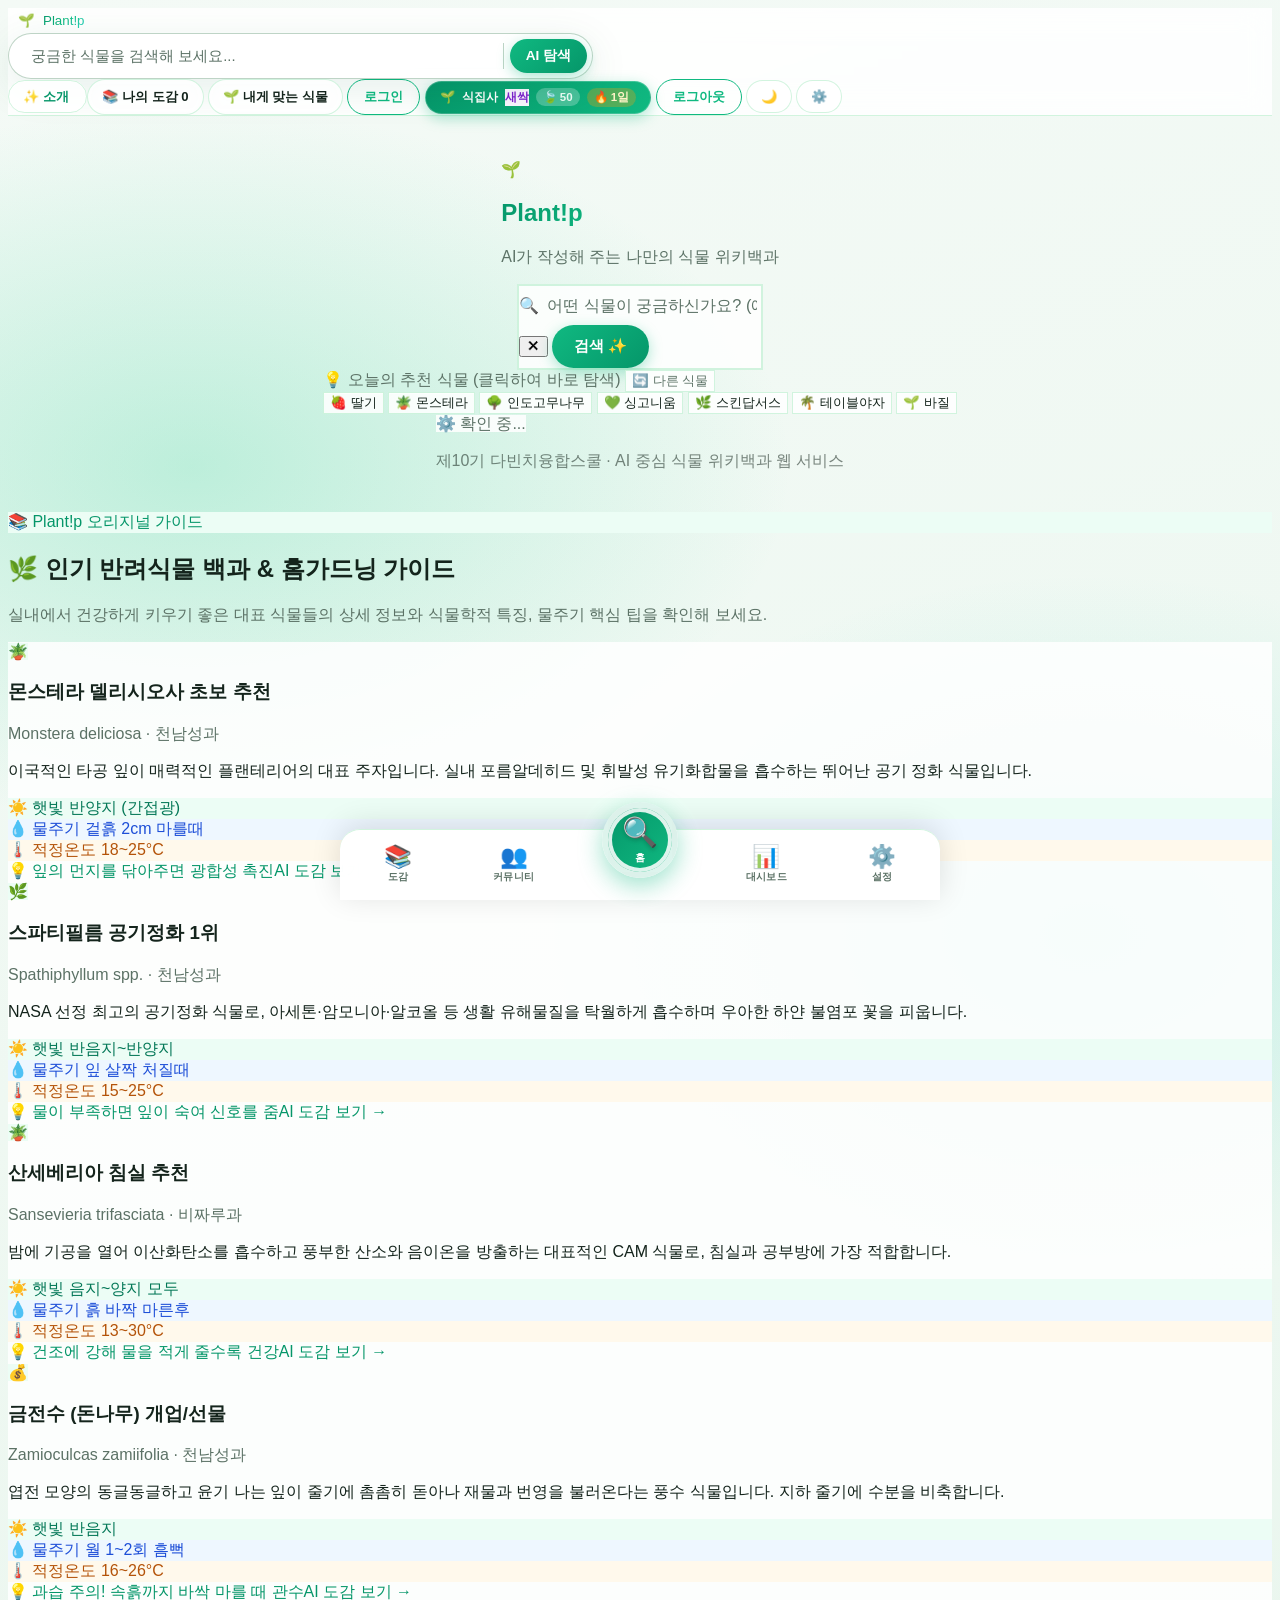
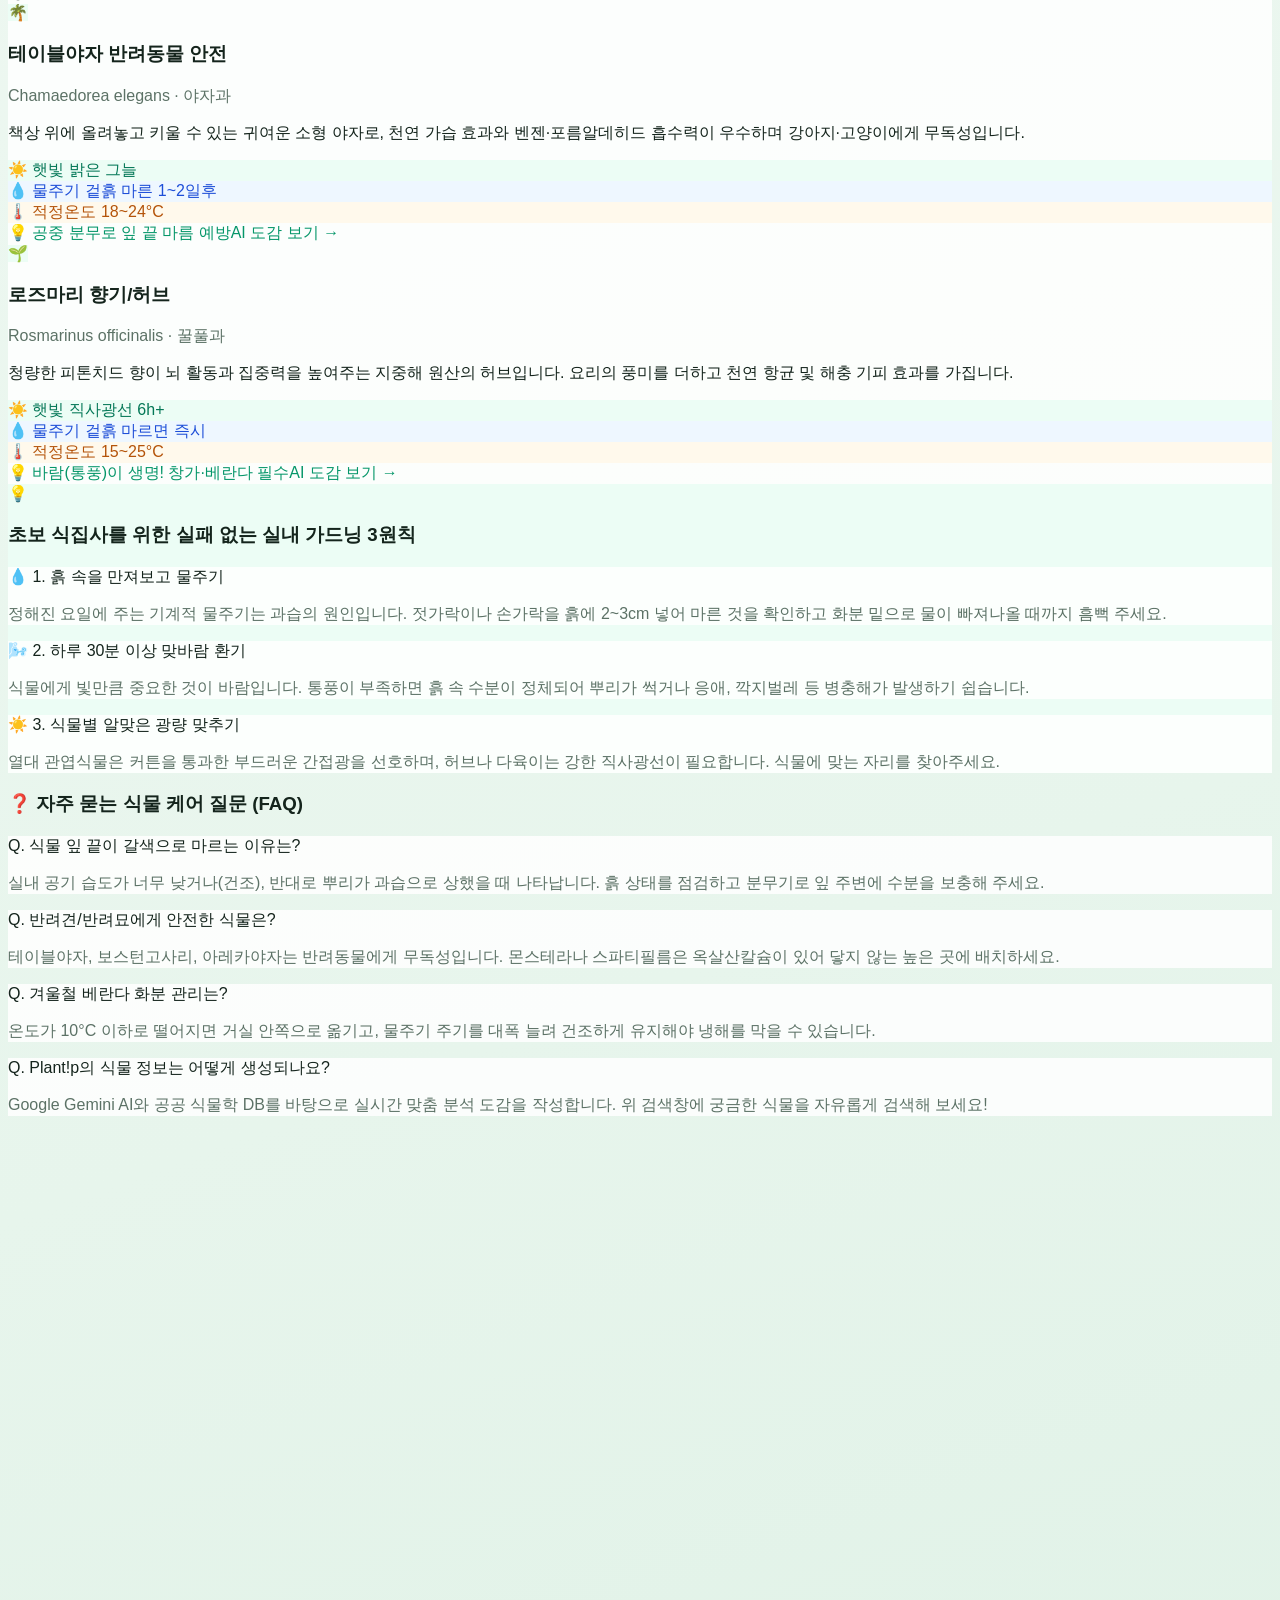
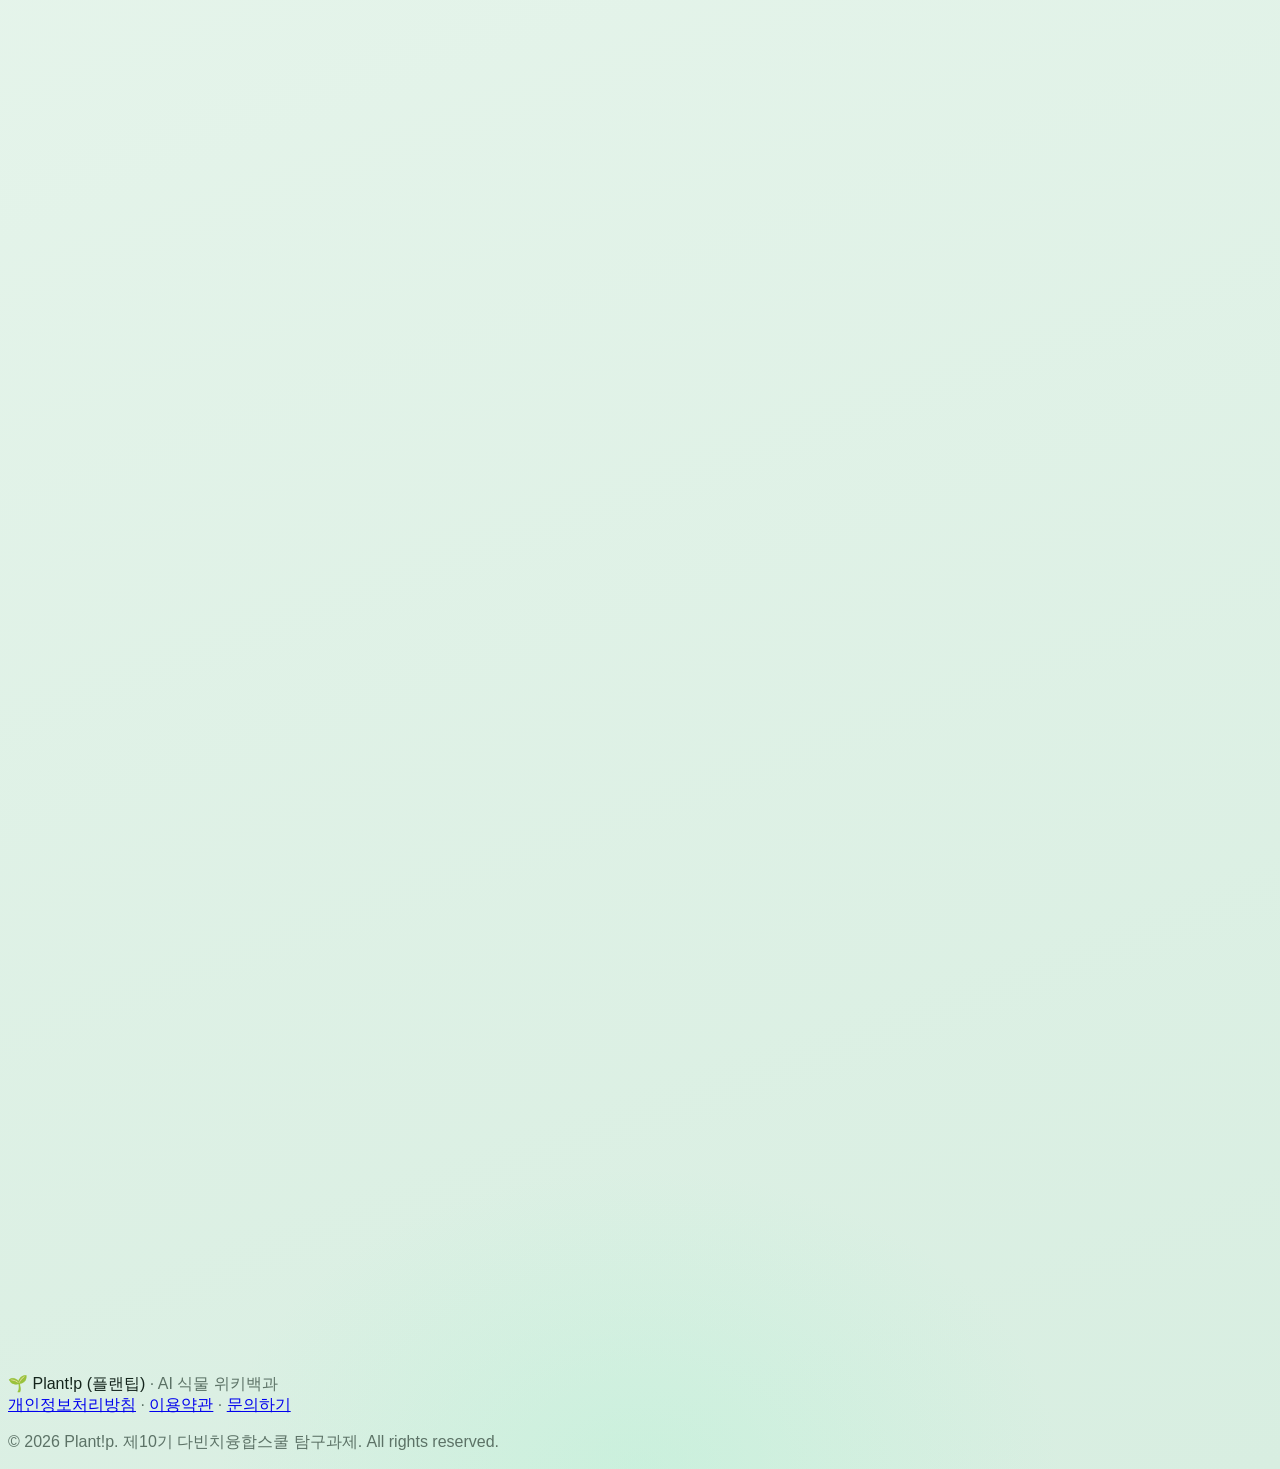
==== commit ebca08d5: "fix: sync admin grants via user JWT, fix sitemap.xml route, add plant encyclopedia section to homepa" ====
--- a/templates/index.html
+++ b/templates/index.html
@@ -181,6 +181,246 @@
                 style="background: var(--card-bg); border-color: var(--card-border); color: var(--muted)">⚙️ 확인
                 중...</span>
             <p class="text-[10px] font-semibold" style="color: var(--footer-tx)">제10기 다빈치융합스쿨 · AI 중심 식물 위키백과 웹 서비스</p>
+        </div>
+    </section>
+
+
+    <!-- ===================== 대표 식물 백과 & 식집사 가이드 (SEO 콘텐츠) ===================== -->
+    <section id="home-encyclopedia" class="max-w-4xl mx-auto px-4 mt-12 mb-16 space-y-10 select-text">
+        <!-- 섹션 헤더 -->
+        <div class="text-center space-y-2">
+            <div class="inline-flex items-center gap-2 px-3 py-1 rounded-full text-xs font-bold"
+                style="background: var(--tile-em-bg); color: #059669;">
+                <span>📚</span> Plant!p 오리지널 가이드
+            </div>
+            <h2 class="text-2xl sm:text-3xl font-extrabold tracking-tight" style="color: var(--text);">
+                🌿 인기 반려식물 백과 & 홈가드닝 가이드
+            </h2>
+            <p class="text-xs sm:text-sm max-w-xl mx-auto" style="color: var(--muted);">
+                실내에서 건강하게 키우기 좋은 대표 식물들의 상세 정보와 식물학적 특징, 물주기 핵심 팁을 확인해 보세요.
+            </p>
+        </div>
+
+        <!-- 대표 식물 6종 카드 그리드 -->
+        <div class="grid grid-cols-1 md:grid-cols-2 gap-4 sm:gap-5">
+            <!-- 1. 몬스테라 -->
+            <article class="p-5 rounded-2xl border transition-all duration-300 hover:shadow-lg cursor-pointer flex flex-col justify-between"
+                style="background: var(--card-bg); border-color: var(--card-border);"
+                onclick="searchPlant('몬스테라')" title="클릭하여 몬스테라 AI 위키 열기">
+                <div class="space-y-3">
+                    <div class="flex items-center gap-3">
+                        <span class="text-4xl p-2 rounded-xl" style="background: var(--tile-em-bg)">🪴</span>
+                        <div>
+                            <h3 class="font-extrabold text-lg flex items-center gap-1.5" style="color: var(--text);">
+                                몬스테라 델리시오사
+                                <span class="text-[10px] font-bold px-2 py-0.5 rounded-full bg-emerald-100 text-emerald-800 dark:bg-emerald-950 dark:text-emerald-300">초보 추천</span>
+                            </h3>
+                            <p class="text-xs italic" style="color: var(--muted);">Monstera deliciosa · 천남성과</p>
+                        </div>
+                    </div>
+                    <p class="text-xs leading-relaxed" style="color: var(--text);">
+                        이국적인 타공 잎이 매력적인 플랜테리어의 대표 주자입니다. 실내 포름알데히드 및 휘발성 유기화합물을 흡수하는 뛰어난 공기 정화 식물입니다.
+                    </p>
+                    <div class="grid grid-cols-3 gap-2 text-[11px] font-medium pt-1">
+                        <div class="p-2 rounded-xl text-center" style="background: var(--tile-em-bg); color: var(--tile-em-tx);"><span class="block text-[10px] opacity-75">☀️ 햇빛</span> 반양지 (간접광)</div>
+                        <div class="p-2 rounded-xl text-center" style="background: var(--tile-blue-bg); color: var(--tile-blue-tx);"><span class="block text-[10px] opacity-75">💧 물주기</span> 겉흙 2cm 마를때</div>
+                        <div class="p-2 rounded-xl text-center" style="background: var(--tile-amber-bg); color: var(--tile-amber-tx);"><span class="block text-[10px] opacity-75">🌡️ 적정온도</span> 18~25°C</div>
+                    </div>
+                </div>
+                <div class="mt-4 pt-3 border-t flex items-center justify-between text-xs font-bold" style="border-color: var(--card-border); color: #059669;">
+                    <span>💡 잎의 먼지를 닦아주면 광합성 촉진</span><span>AI 도감 보기 →</span>
+                </div>
+            </article>
+
+            <!-- 2. 스파티필름 -->
+            <article class="p-5 rounded-2xl border transition-all duration-300 hover:shadow-lg cursor-pointer flex flex-col justify-between"
+                style="background: var(--card-bg); border-color: var(--card-border);"
+                onclick="searchPlant('스파티필름')" title="클릭하여 스파티필름 AI 위키 열기">
+                <div class="space-y-3">
+                    <div class="flex items-center gap-3">
+                        <span class="text-4xl p-2 rounded-xl" style="background: var(--tile-em-bg)">🌿</span>
+                        <div>
+                            <h3 class="font-extrabold text-lg flex items-center gap-1.5" style="color: var(--text);">
+                                스파티필름
+                                <span class="text-[10px] font-bold px-2 py-0.5 rounded-full bg-blue-100 text-blue-800 dark:bg-blue-950 dark:text-blue-300">공기정화 1위</span>
+                            </h3>
+                            <p class="text-xs italic" style="color: var(--muted);">Spathiphyllum spp. · 천남성과</p>
+                        </div>
+                    </div>
+                    <p class="text-xs leading-relaxed" style="color: var(--text);">
+                        NASA 선정 최고의 공기정화 식물로, 아세톤·암모니아·알코올 등 생활 유해물질을 탁월하게 흡수하며 우아한 하얀 불염포 꽃을 피웁니다.
+                    </p>
+                    <div class="grid grid-cols-3 gap-2 text-[11px] font-medium pt-1">
+                        <div class="p-2 rounded-xl text-center" style="background: var(--tile-em-bg); color: var(--tile-em-tx);"><span class="block text-[10px] opacity-75">☀️ 햇빛</span> 반음지~반양지</div>
+                        <div class="p-2 rounded-xl text-center" style="background: var(--tile-blue-bg); color: var(--tile-blue-tx);"><span class="block text-[10px] opacity-75">💧 물주기</span> 잎 살짝 처질때</div>
+                        <div class="p-2 rounded-xl text-center" style="background: var(--tile-amber-bg); color: var(--tile-amber-tx);"><span class="block text-[10px] opacity-75">🌡️ 적정온도</span> 15~25°C</div>
+                    </div>
+                </div>
+                <div class="mt-4 pt-3 border-t flex items-center justify-between text-xs font-bold" style="border-color: var(--card-border); color: #059669;">
+                    <span>💡 물이 부족하면 잎이 숙여 신호를 줌</span><span>AI 도감 보기 →</span>
+                </div>
+            </article>
+
+            <!-- 3. 산세베리아 -->
+            <article class="p-5 rounded-2xl border transition-all duration-300 hover:shadow-lg cursor-pointer flex flex-col justify-between"
+                style="background: var(--card-bg); border-color: var(--card-border);"
+                onclick="searchPlant('산세베리아')" title="클릭하여 산세베리아 AI 위키 열기">
+                <div class="space-y-3">
+                    <div class="flex items-center gap-3">
+                        <span class="text-4xl p-2 rounded-xl" style="background: var(--tile-em-bg)">🪴</span>
+                        <div>
+                            <h3 class="font-extrabold text-lg flex items-center gap-1.5" style="color: var(--text);">
+                                산세베리아
+                                <span class="text-[10px] font-bold px-2 py-0.5 rounded-full bg-purple-100 text-purple-800 dark:bg-purple-950 dark:text-purple-300">침실 추천</span>
+                            </h3>
+                            <p class="text-xs italic" style="color: var(--muted);">Sansevieria trifasciata · 비짜루과</p>
+                        </div>
+                    </div>
+                    <p class="text-xs leading-relaxed" style="color: var(--text);">
+                        밤에 기공을 열어 이산화탄소를 흡수하고 풍부한 산소와 음이온을 방출하는 대표적인 CAM 식물로, 침실과 공부방에 가장 적합합니다.
+                    </p>
+                    <div class="grid grid-cols-3 gap-2 text-[11px] font-medium pt-1">
+                        <div class="p-2 rounded-xl text-center" style="background: var(--tile-em-bg); color: var(--tile-em-tx);"><span class="block text-[10px] opacity-75">☀️ 햇빛</span> 음지~양지 모두</div>
+                        <div class="p-2 rounded-xl text-center" style="background: var(--tile-blue-bg); color: var(--tile-blue-tx);"><span class="block text-[10px] opacity-75">💧 물주기</span> 흙 바짝 마른후</div>
+                        <div class="p-2 rounded-xl text-center" style="background: var(--tile-amber-bg); color: var(--tile-amber-tx);"><span class="block text-[10px] opacity-75">🌡️ 적정온도</span> 13~30°C</div>
+                    </div>
+                </div>
+                <div class="mt-4 pt-3 border-t flex items-center justify-between text-xs font-bold" style="border-color: var(--card-border); color: #059669;">
+                    <span>💡 건조에 강해 물을 적게 줄수록 건강</span><span>AI 도감 보기 →</span>
+                </div>
+            </article>
+
+            <!-- 4. 금전수 -->
+            <article class="p-5 rounded-2xl border transition-all duration-300 hover:shadow-lg cursor-pointer flex flex-col justify-between"
+                style="background: var(--card-bg); border-color: var(--card-border);"
+                onclick="searchPlant('금전수')" title="클릭하여 금전수 AI 위키 열기">
+                <div class="space-y-3">
+                    <div class="flex items-center gap-3">
+                        <span class="text-4xl p-2 rounded-xl" style="background: var(--tile-em-bg)">💰</span>
+                        <div>
+                            <h3 class="font-extrabold text-lg flex items-center gap-1.5" style="color: var(--text);">
+                                금전수 (돈나무)
+                                <span class="text-[10px] font-bold px-2 py-0.5 rounded-full bg-amber-100 text-amber-800 dark:bg-amber-950 dark:text-amber-300">개업/선물</span>
+                            </h3>
+                            <p class="text-xs italic" style="color: var(--muted);">Zamioculcas zamiifolia · 천남성과</p>
+                        </div>
+                    </div>
+                    <p class="text-xs leading-relaxed" style="color: var(--text);">
+                        엽전 모양의 동글동글하고 윤기 나는 잎이 줄기에 촘촘히 돋아나 재물과 번영을 불러온다는 풍수 식물입니다. 지하 줄기에 수분을 비축합니다.
+                    </p>
+                    <div class="grid grid-cols-3 gap-2 text-[11px] font-medium pt-1">
+                        <div class="p-2 rounded-xl text-center" style="background: var(--tile-em-bg); color: var(--tile-em-tx);"><span class="block text-[10px] opacity-75">☀️ 햇빛</span> 반음지</div>
+                        <div class="p-2 rounded-xl text-center" style="background: var(--tile-blue-bg); color: var(--tile-blue-tx);"><span class="block text-[10px] opacity-75">💧 물주기</span> 월 1~2회 흠뻑</div>
+                        <div class="p-2 rounded-xl text-center" style="background: var(--tile-amber-bg); color: var(--tile-amber-tx);"><span class="block text-[10px] opacity-75">🌡️ 적정온도</span> 16~26°C</div>
+                    </div>
+                </div>
+                <div class="mt-4 pt-3 border-t flex items-center justify-between text-xs font-bold" style="border-color: var(--card-border); color: #059669;">
+                    <span>💡 과습 주의! 속흙까지 바싹 마를 때 관수</span><span>AI 도감 보기 →</span>
+                </div>
+            </article>
+
+            <!-- 5. 테이블야자 -->
+            <article class="p-5 rounded-2xl border transition-all duration-300 hover:shadow-lg cursor-pointer flex flex-col justify-between"
+                style="background: var(--card-bg); border-color: var(--card-border);"
+                onclick="searchPlant('테이블야자')" title="클릭하여 테이블야자 AI 위키 열기">
+                <div class="space-y-3">
+                    <div class="flex items-center gap-3">
+                        <span class="text-4xl p-2 rounded-xl" style="background: var(--tile-em-bg)">🌴</span>
+                        <div>
+                            <h3 class="font-extrabold text-lg flex items-center gap-1.5" style="color: var(--text);">
+                                테이블야자
+                                <span class="text-[10px] font-bold px-2 py-0.5 rounded-full bg-emerald-100 text-emerald-800 dark:bg-emerald-950 dark:text-emerald-300">반려동물 안전</span>
+                            </h3>
+                            <p class="text-xs italic" style="color: var(--muted);">Chamaedorea elegans · 야자과</p>
+                        </div>
+                    </div>
+                    <p class="text-xs leading-relaxed" style="color: var(--text);">
+                        책상 위에 올려놓고 키울 수 있는 귀여운 소형 야자로, 천연 가습 효과와 벤젠·포름알데히드 흡수력이 우수하며 강아지·고양이에게 무독성입니다.
+                    </p>
+                    <div class="grid grid-cols-3 gap-2 text-[11px] font-medium pt-1">
+                        <div class="p-2 rounded-xl text-center" style="background: var(--tile-em-bg); color: var(--tile-em-tx);"><span class="block text-[10px] opacity-75">☀️ 햇빛</span> 밝은 그늘</div>
+                        <div class="p-2 rounded-xl text-center" style="background: var(--tile-blue-bg); color: var(--tile-blue-tx);"><span class="block text-[10px] opacity-75">💧 물주기</span> 겉흙 마른 1~2일후</div>
+                        <div class="p-2 rounded-xl text-center" style="background: var(--tile-amber-bg); color: var(--tile-amber-tx);"><span class="block text-[10px] opacity-75">🌡️ 적정온도</span> 18~24°C</div>
+                    </div>
+                </div>
+                <div class="mt-4 pt-3 border-t flex items-center justify-between text-xs font-bold" style="border-color: var(--card-border); color: #059669;">
+                    <span>💡 공중 분무로 잎 끝 마름 예방</span><span>AI 도감 보기 →</span>
+                </div>
+            </article>
+
+            <!-- 6. 로즈마리 -->
+            <article class="p-5 rounded-2xl border transition-all duration-300 hover:shadow-lg cursor-pointer flex flex-col justify-between"
+                style="background: var(--card-bg); border-color: var(--card-border);"
+                onclick="searchPlant('로즈마리')" title="클릭하여 로즈마리 AI 위키 열기">
+                <div class="space-y-3">
+                    <div class="flex items-center gap-3">
+                        <span class="text-4xl p-2 rounded-xl" style="background: var(--tile-em-bg)">🌱</span>
+                        <div>
+                            <h3 class="font-extrabold text-lg flex items-center gap-1.5" style="color: var(--text);">
+                                로즈마리
+                                <span class="text-[10px] font-bold px-2 py-0.5 rounded-full bg-rose-100 text-rose-800 dark:bg-rose-950 dark:text-rose-300">향기/허브</span>
+                            </h3>
+                            <p class="text-xs italic" style="color: var(--muted);">Rosmarinus officinalis · 꿀풀과</p>
+                        </div>
+                    </div>
+                    <p class="text-xs leading-relaxed" style="color: var(--text);">
+                        청량한 피톤치드 향이 뇌 활동과 집중력을 높여주는 지중해 원산의 허브입니다. 요리의 풍미를 더하고 천연 항균 및 해충 기피 효과를 가집니다.
+                    </p>
+                    <div class="grid grid-cols-3 gap-2 text-[11px] font-medium pt-1">
+                        <div class="p-2 rounded-xl text-center" style="background: var(--tile-em-bg); color: var(--tile-em-tx);"><span class="block text-[10px] opacity-75">☀️ 햇빛</span> 직사광선 6h+</div>
+                        <div class="p-2 rounded-xl text-center" style="background: var(--tile-blue-bg); color: var(--tile-blue-tx);"><span class="block text-[10px] opacity-75">💧 물주기</span> 겉흙 마르면 즉시</div>
+                        <div class="p-2 rounded-xl text-center" style="background: var(--tile-amber-bg); color: var(--tile-amber-tx);"><span class="block text-[10px] opacity-75">🌡️ 적정온도</span> 15~25°C</div>
+                    </div>
+                </div>
+                <div class="mt-4 pt-3 border-t flex items-center justify-between text-xs font-bold" style="border-color: var(--card-border); color: #059669;">
+                    <span>💡 바람(통풍)이 생명! 창가·베란다 필수</span><span>AI 도감 보기 →</span>
+                </div>
+            </article>
+        </div>
+
+        <!-- 초보 식집사 가드닝 필수 3원칙 -->
+        <div class="p-6 sm:p-8 rounded-3xl border space-y-4" style="background: var(--tile-em-bg); border-color: var(--card-border);">
+            <div class="flex items-center gap-2">
+                <span class="text-2xl">💡</span>
+                <h3 class="font-extrabold text-base sm:text-lg" style="color: var(--text);">초보 식집사를 위한 실패 없는 실내 가드닝 3원칙</h3>
+            </div>
+            <div class="grid grid-cols-1 md:grid-cols-3 gap-4 text-xs">
+                <div class="p-4 rounded-2xl border space-y-1.5" style="background: var(--card-bg); border-color: var(--card-border);">
+                    <p class="font-bold flex items-center gap-1.5" style="color: var(--text);"><span>💧</span> 1. 흙 속을 만져보고 물주기</p>
+                    <p style="color: var(--muted);" class="leading-relaxed">정해진 요일에 주는 기계적 물주기는 과습의 원인입니다. 젓가락이나 손가락을 흙에 2~3cm 넣어 마른 것을 확인하고 화분 밑으로 물이 빠져나올 때까지 흠뻑 주세요.</p>
+                </div>
+                <div class="p-4 rounded-2xl border space-y-1.5" style="background: var(--card-bg); border-color: var(--card-border);">
+                    <p class="font-bold flex items-center gap-1.5" style="color: var(--text);"><span>🌬️</span> 2. 하루 30분 이상 맞바람 환기</p>
+                    <p style="color: var(--muted);" class="leading-relaxed">식물에게 빛만큼 중요한 것이 바람입니다. 통풍이 부족하면 흙 속 수분이 정체되어 뿌리가 썩거나 응애, 깍지벌레 등 병충해가 발생하기 쉽습니다.</p>
+                </div>
+                <div class="p-4 rounded-2xl border space-y-1.5" style="background: var(--card-bg); border-color: var(--card-border);">
+                    <p class="font-bold flex items-center gap-1.5" style="color: var(--text);"><span>☀️</span> 3. 식물별 알맞은 광량 맞추기</p>
+                    <p style="color: var(--muted);" class="leading-relaxed">열대 관엽식물은 커튼을 통과한 부드러운 간접광을 선호하며, 허브나 다육이는 강한 직사광선이 필요합니다. 식물에 맞는 자리를 찾아주세요.</p>
+                </div>
+            </div>
+        </div>
+
+        <!-- 자주 묻는 질문 (FAQ) -->
+        <div class="space-y-4">
+            <h3 class="font-extrabold text-base sm:text-lg flex items-center gap-2" style="color: var(--text);"><span>❓</span> 자주 묻는 식물 케어 질문 (FAQ)</h3>
+            <div class="grid grid-cols-1 md:grid-cols-2 gap-3 text-xs">
+                <div class="p-4 rounded-2xl border space-y-1" style="background: var(--card-bg); border-color: var(--card-border);">
+                    <p class="font-bold text-emerald-600 dark:text-emerald-400">Q. 식물 잎 끝이 갈색으로 마르는 이유는?</p>
+                    <p style="color: var(--muted);" class="leading-relaxed">실내 공기 습도가 너무 낮거나(건조), 반대로 뿌리가 과습으로 상했을 때 나타납니다. 흙 상태를 점검하고 분무기로 잎 주변에 수분을 보충해 주세요.</p>
+                </div>
+                <div class="p-4 rounded-2xl border space-y-1" style="background: var(--card-bg); border-color: var(--card-border);">
+                    <p class="font-bold text-emerald-600 dark:text-emerald-400">Q. 반려견/반려묘에게 안전한 식물은?</p>
+                    <p style="color: var(--muted);" class="leading-relaxed">테이블야자, 보스턴고사리, 아레카야자는 반려동물에게 무독성입니다. 몬스테라나 스파티필름은 옥살산칼슘이 있어 닿지 않는 높은 곳에 배치하세요.</p>
+                </div>
+                <div class="p-4 rounded-2xl border space-y-1" style="background: var(--card-bg); border-color: var(--card-border);">
+                    <p class="font-bold text-emerald-600 dark:text-emerald-400">Q. 겨울철 베란다 화분 관리는?</p>
+                    <p style="color: var(--muted);" class="leading-relaxed">온도가 10°C 이하로 떨어지면 거실 안쪽으로 옮기고, 물주기 주기를 대폭 늘려 건조하게 유지해야 냉해를 막을 수 있습니다.</p>
+                </div>
+                <div class="p-4 rounded-2xl border space-y-1" style="background: var(--card-bg); border-color: var(--card-border);">
+                    <p class="font-bold text-emerald-600 dark:text-emerald-400">Q. Plant!p의 식물 정보는 어떻게 생성되나요?</p>
+                    <p style="color: var(--muted);" class="leading-relaxed">Google Gemini AI와 공공 식물학 DB를 바탕으로 실시간 맞춤 분석 도감을 작성합니다. 위 검색창에 궁금한 식물을 자유롭게 검색해 보세요!</p>
+                </div>
+            </div>
         </div>
     </section>
 
